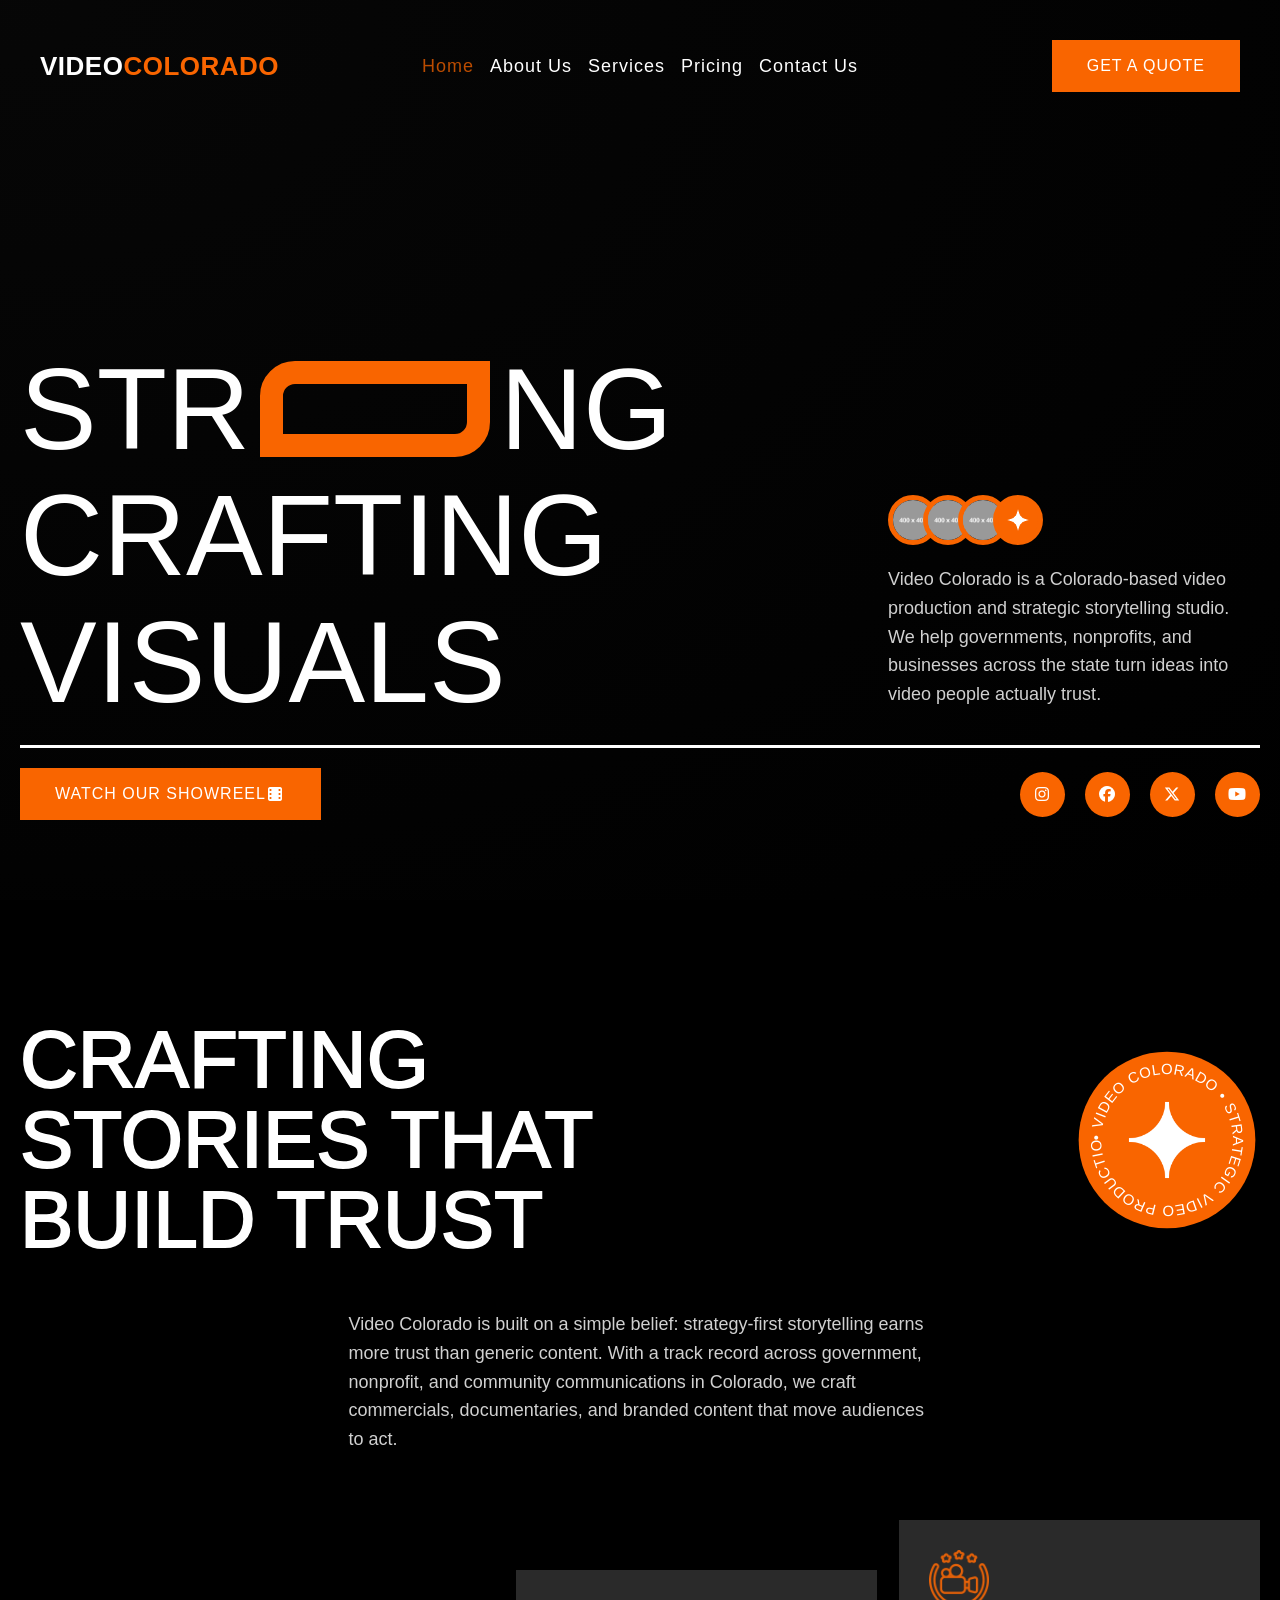
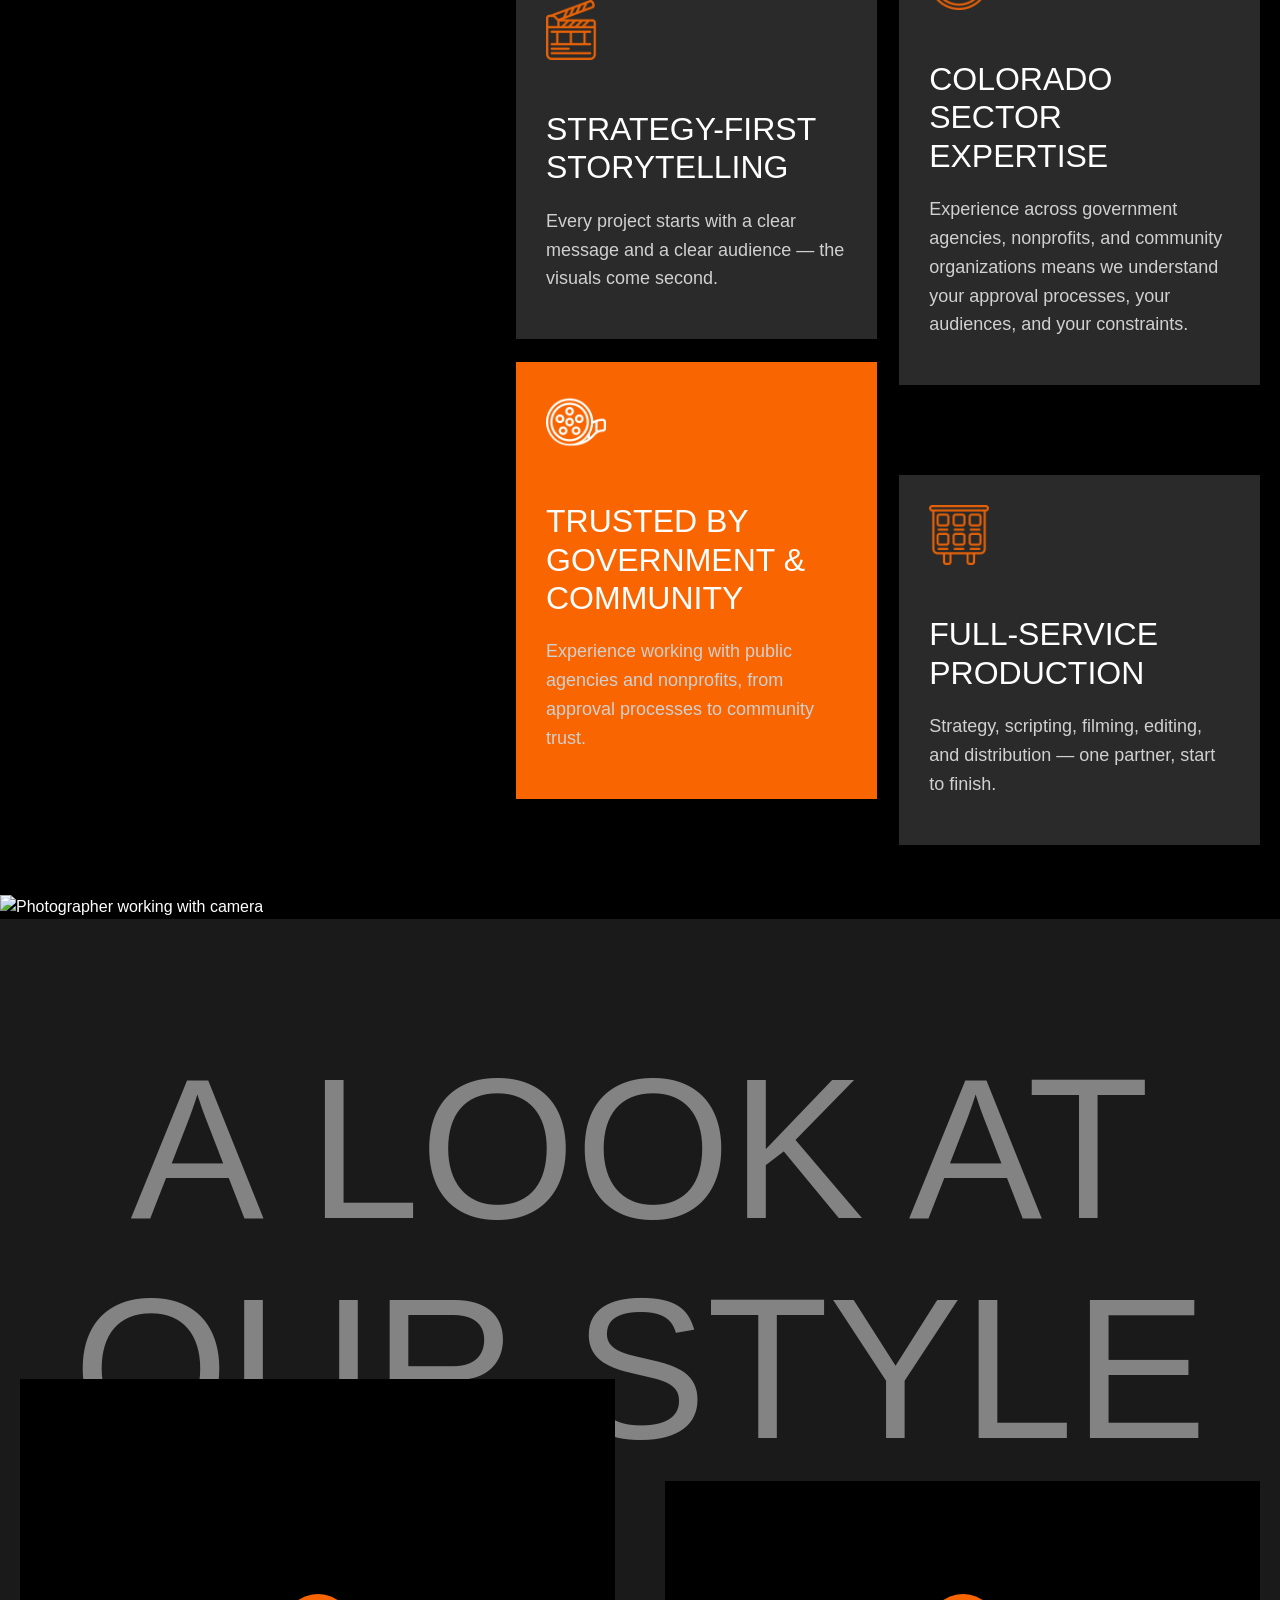
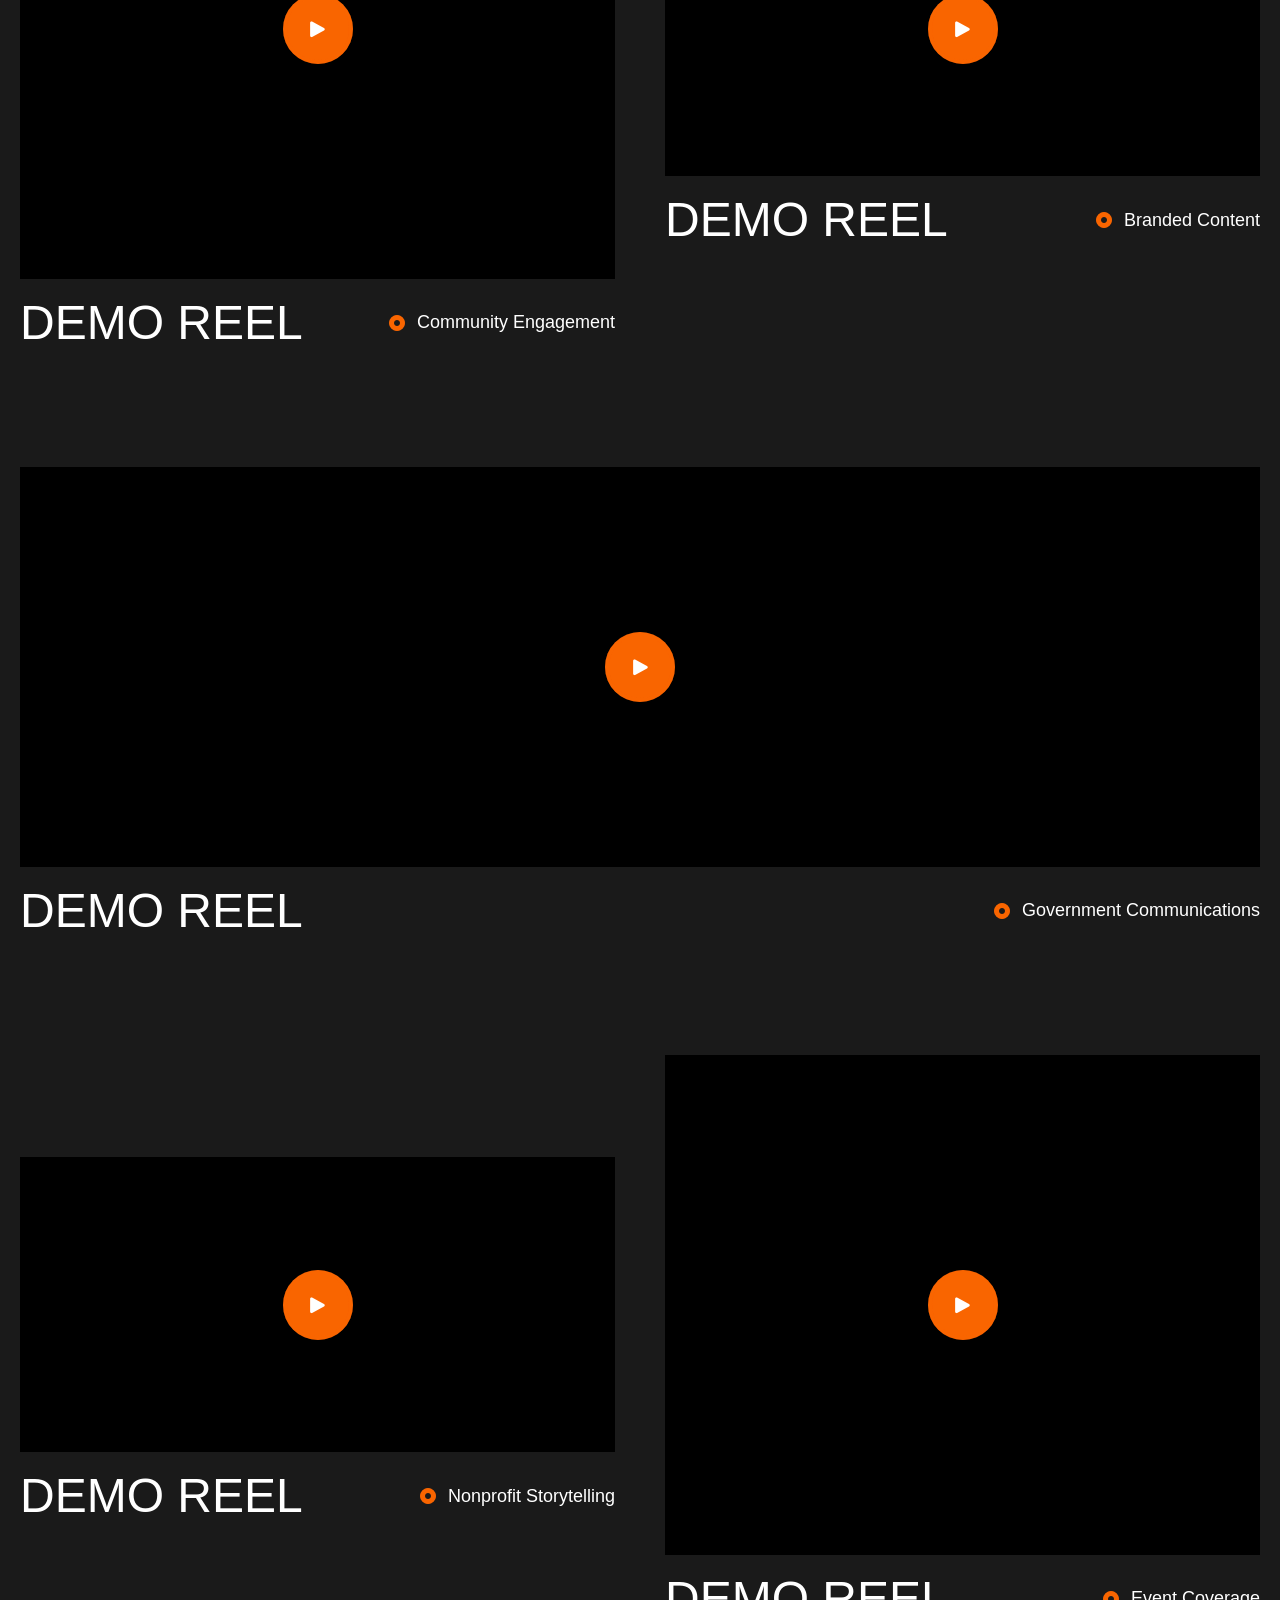
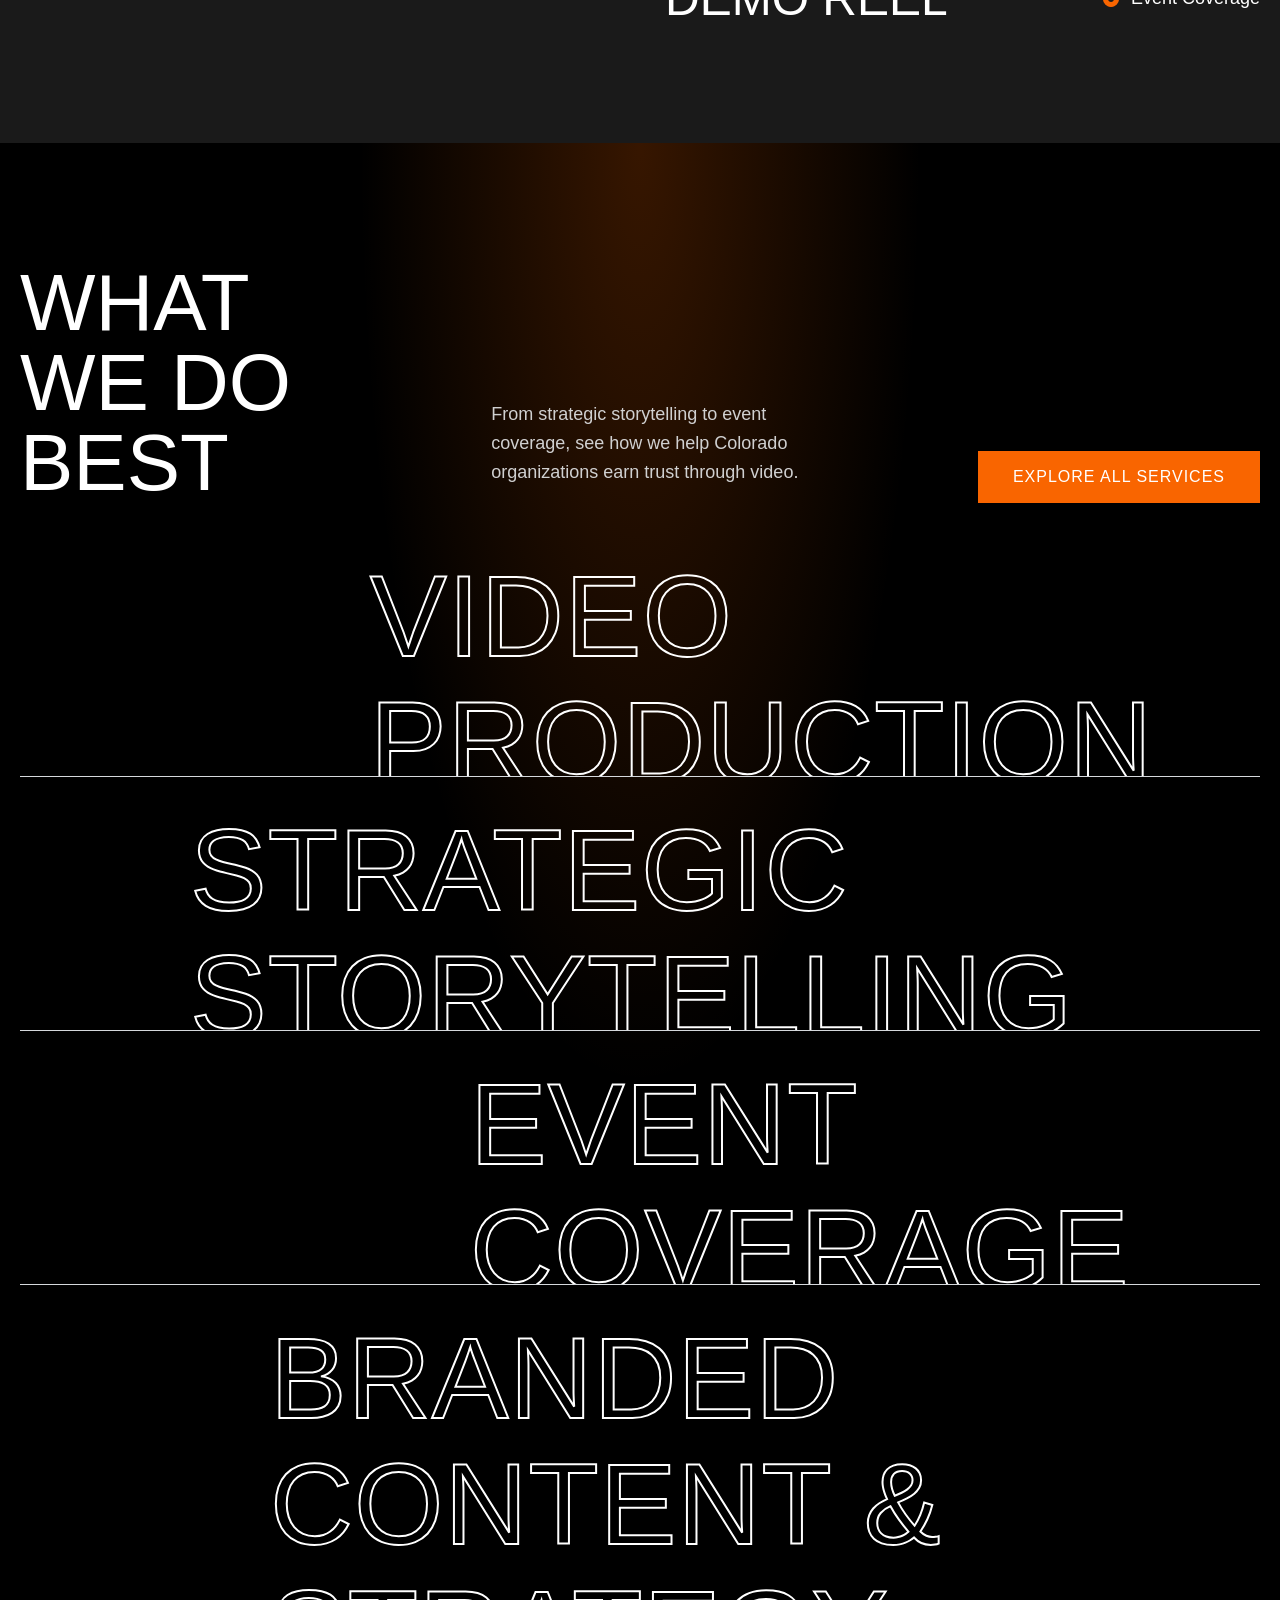
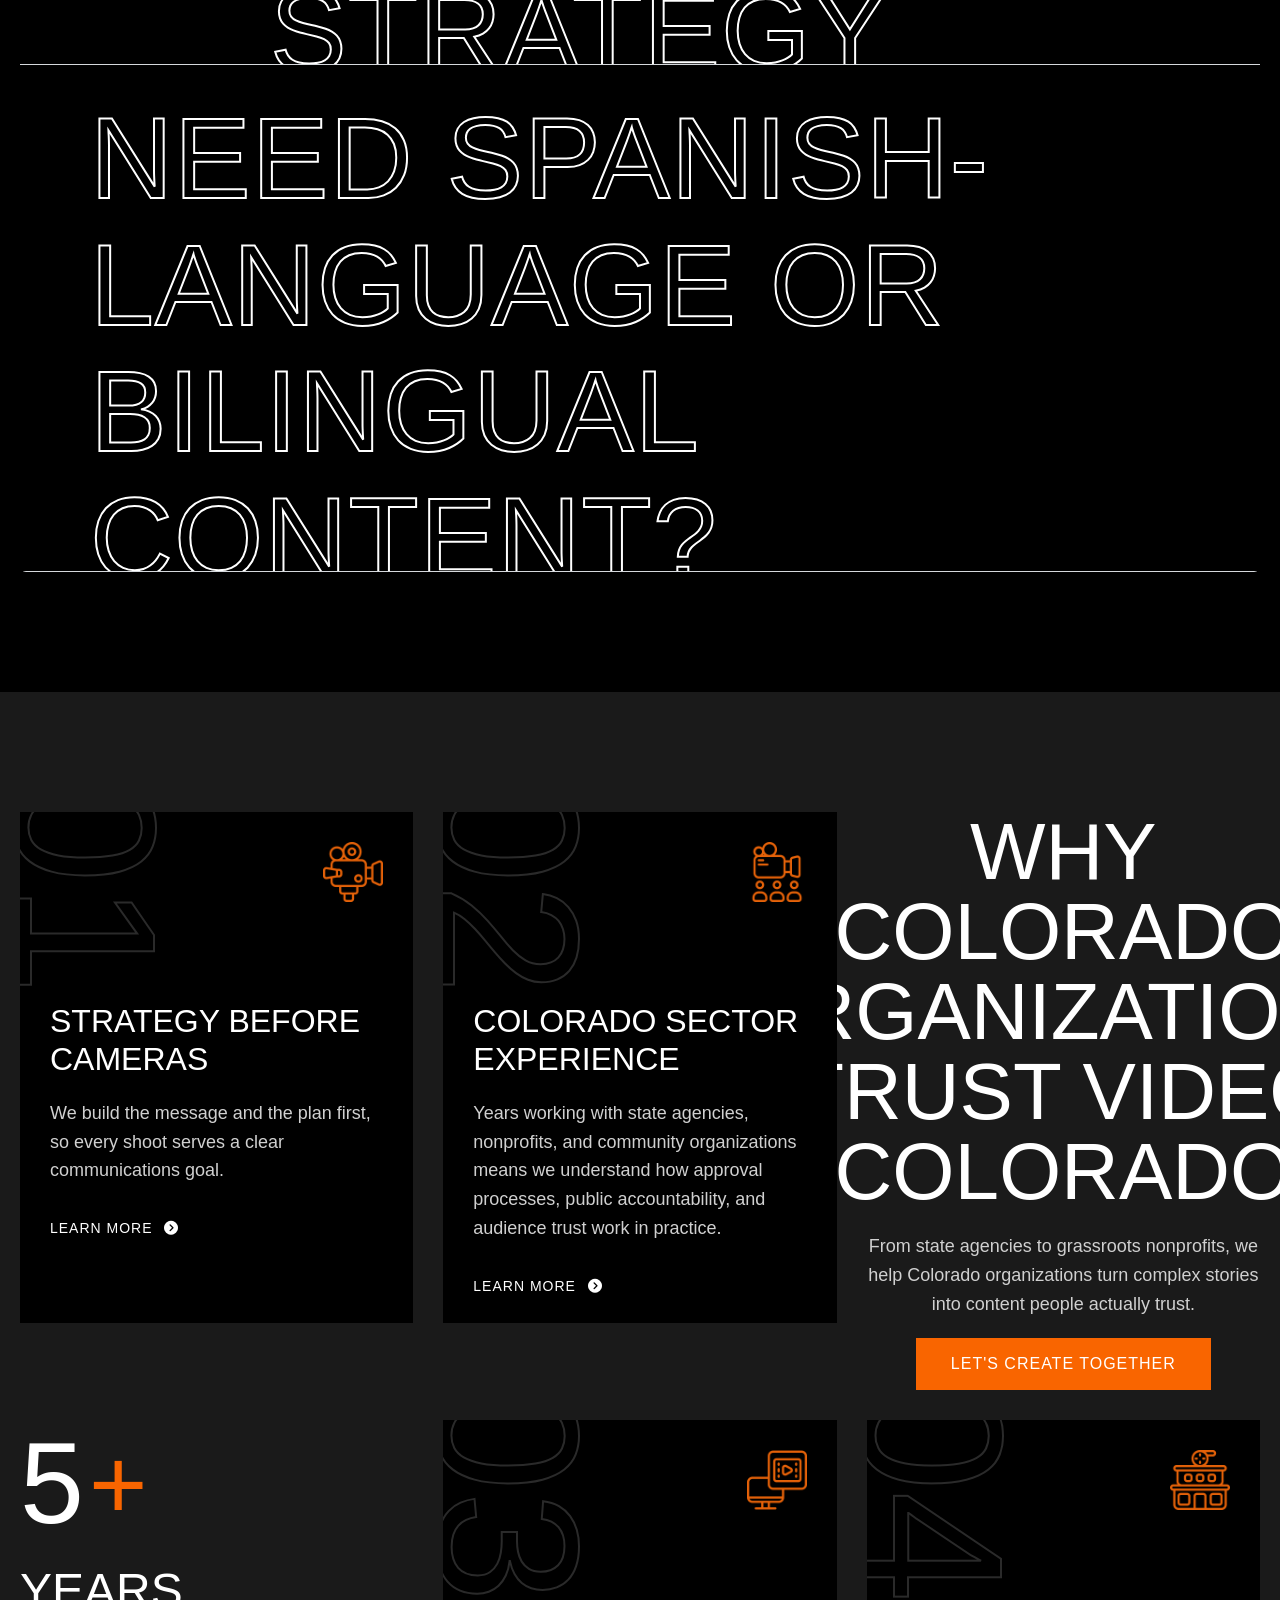
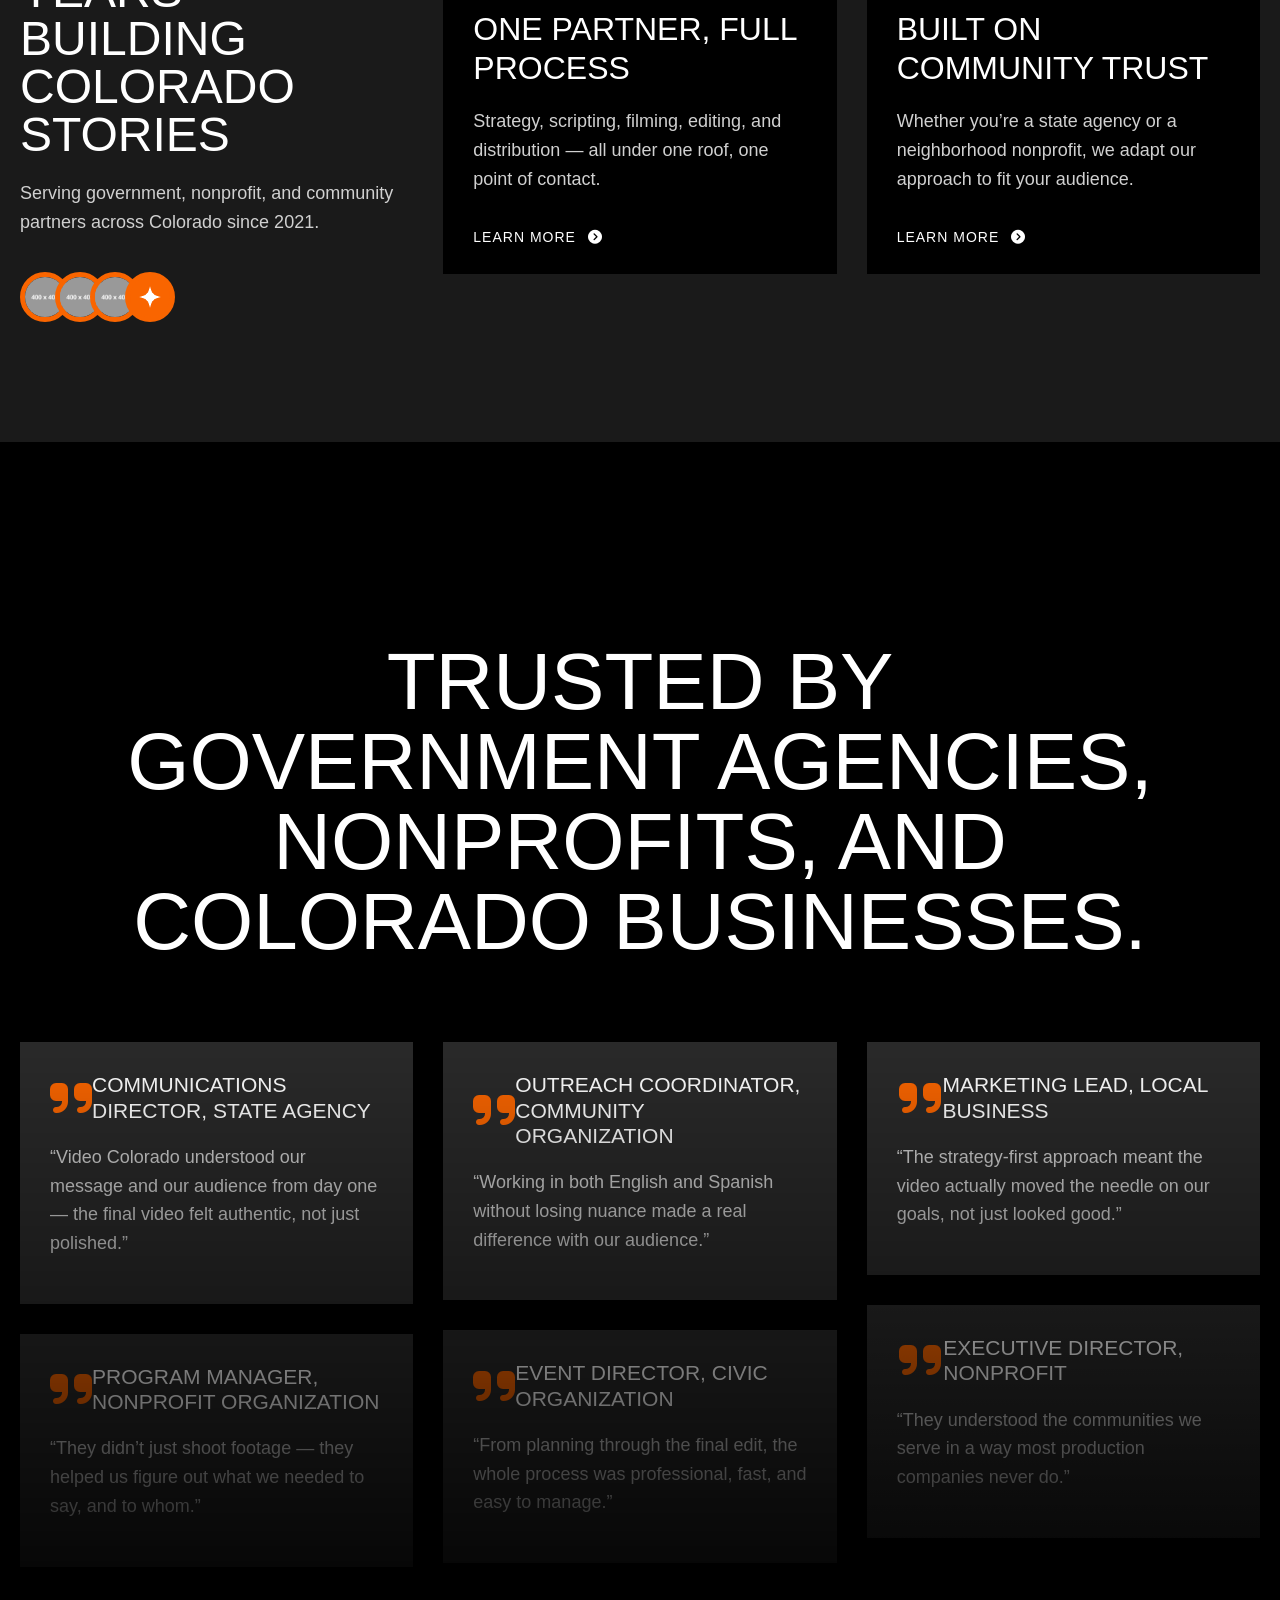
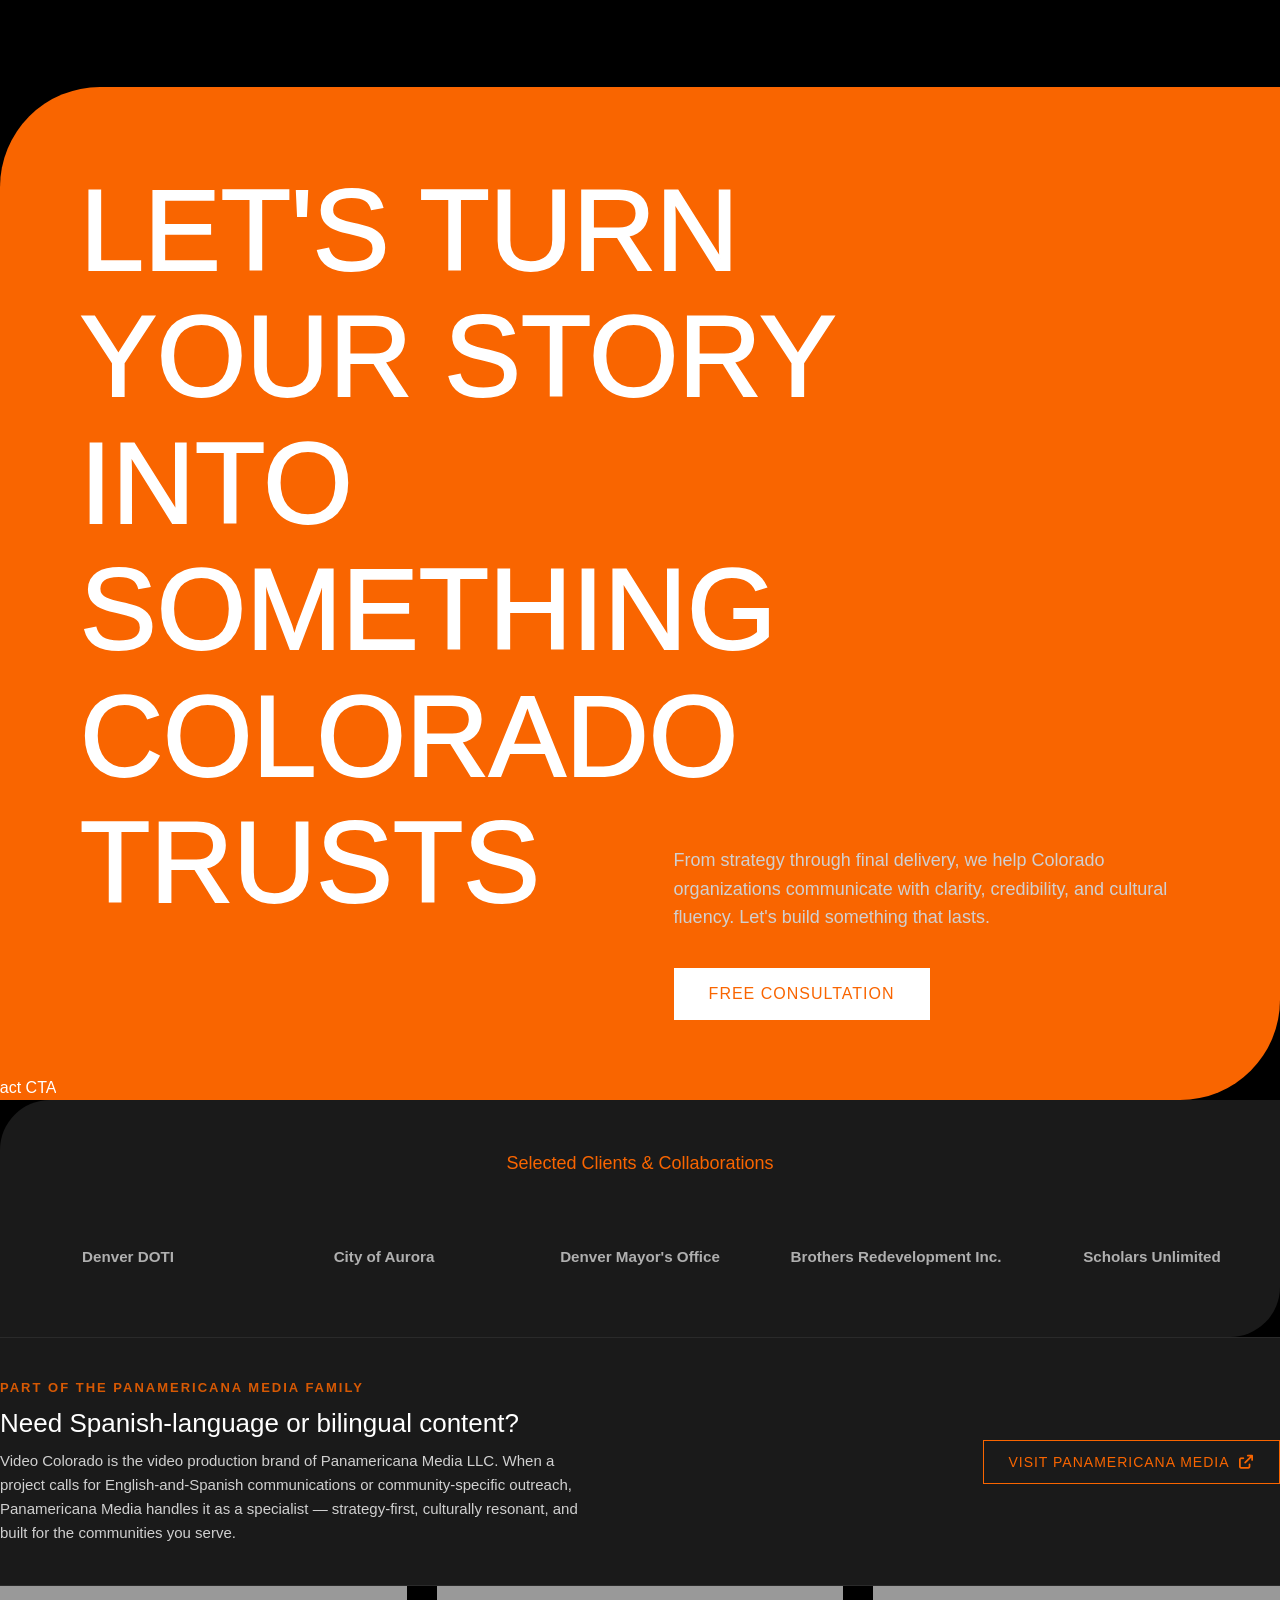
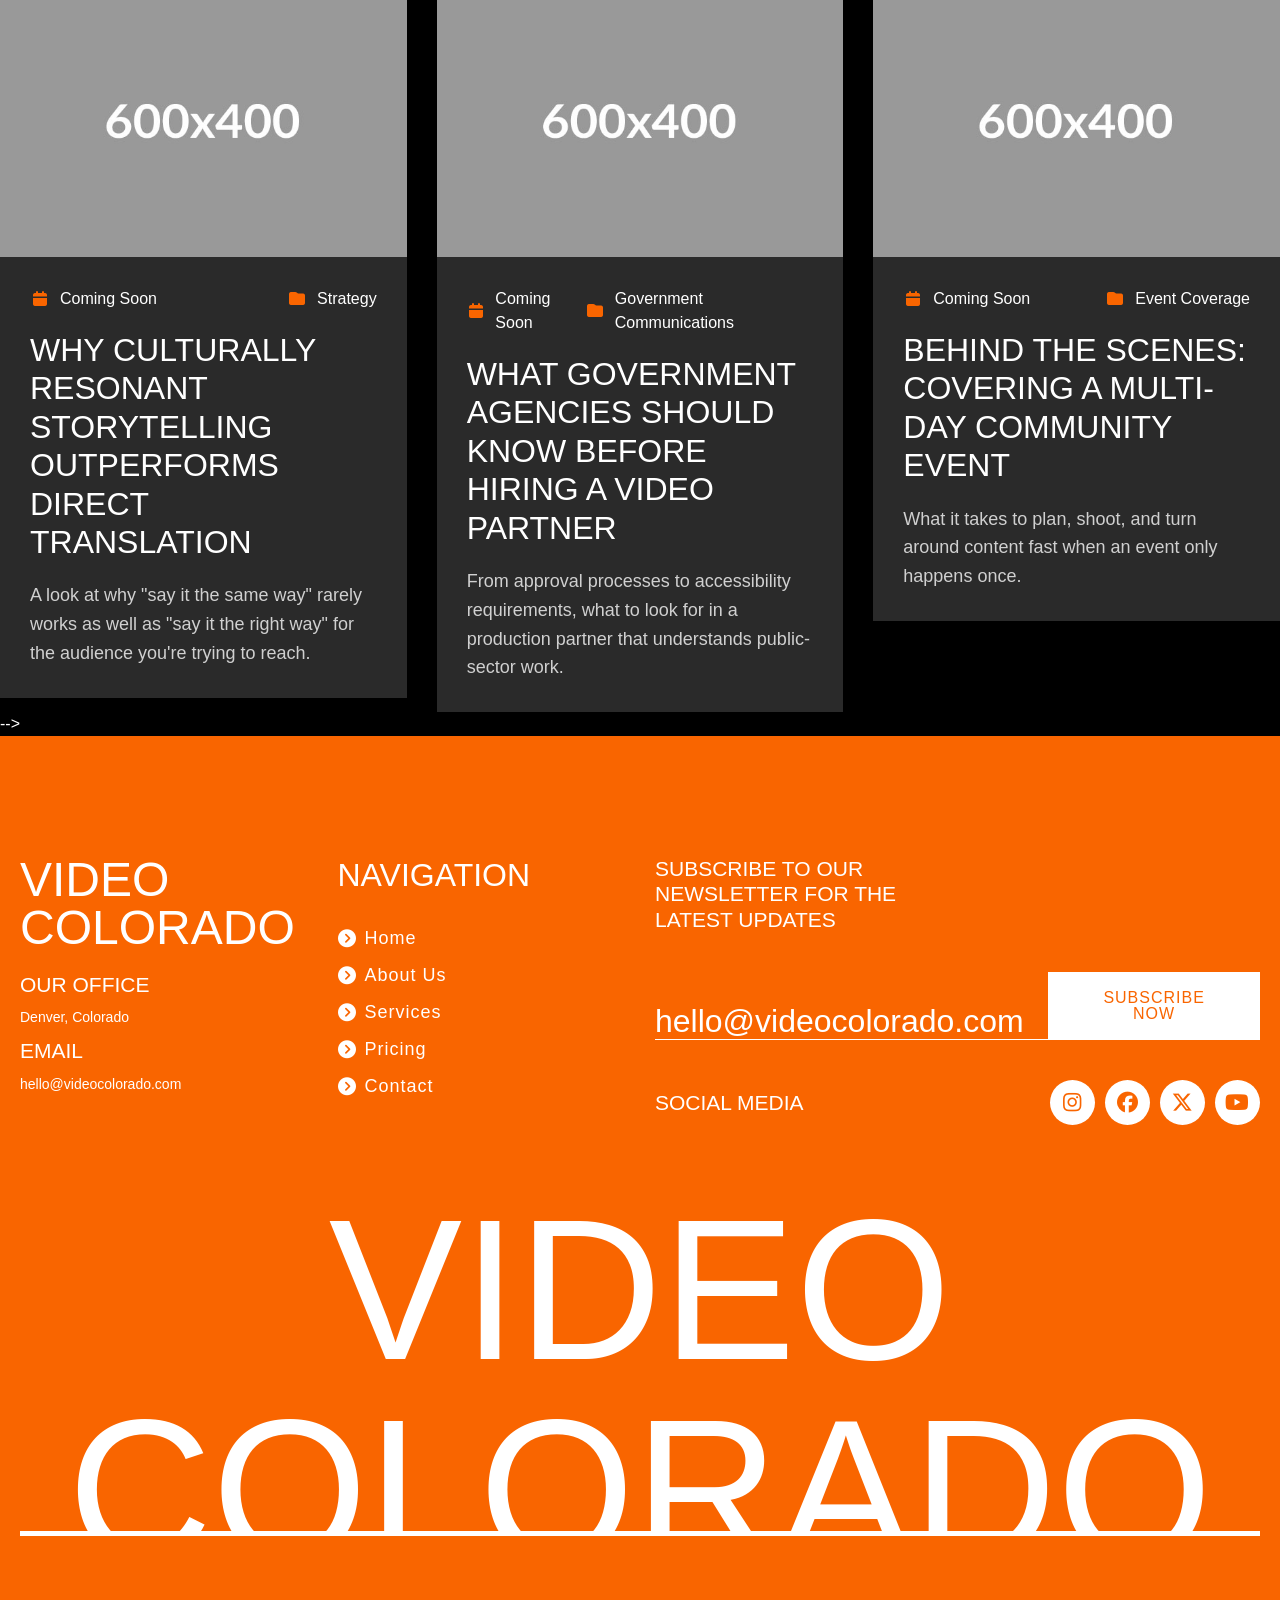
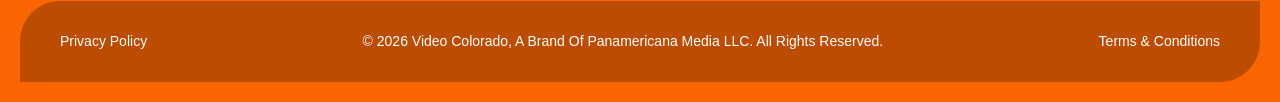
==== index.html @ d0bf8aa6 "Update banner section background styling Removed background image from the banner section and set a " ====
<!DOCTYPE html>
<html lang="en">
<head>
    <meta charset="UTF-8">
    <meta name="viewport" content="width=device-width, initial-scale=1.0">
    <title>Video Colorado | Video Production &amp; Strategic Storytelling in Colorado and Beyond</title>
    <link rel="stylesheet" href="./assets/css/main.css">
    <link rel="stylesheet" href="./assets/css/responsive.css">
    <link rel="icon" type="image/png" sizes="32x32" href="./assets/images/favicon-video-colorado-32.png">
    <link rel="apple-touch-icon" sizes="180x180" href="./assets/images/favicon-video-colorado-180.png">
</head>
<body>
    <!-- Header Section -->
    <header>
        <div class="navbar-container">
            <div class="hero-container">
                <nav class="navbar navbar-expand-lg">
                    <div class="navbar-nav-container">
                
                    <!-- Logo Container -->
                    <div class="logo-container">
                        <a class="navbar-brand fw-bold vc-wordmark" href="./index.html">
                            Video<span class="vc-wordmark-accent">Colorado</span>
                        </a>
                    </div>
                
                    <!-- Nav Link Container -->
                    <div class="nav-link-container">
                        <div class="collapse navbar-collapse" id="navbarNav">
                            <ul class="navbar-nav mx-auto">
                                <li class="nav-item">
                                    <a class="nav-link" href="./index.html">Home</a>
                                </li>
                                <li class="nav-item">
                                    <a class="nav-link" href="./about.html">About Us</a>
                                </li>
                                <li class="nav-item">
                                    <a class="nav-link" href="./services.html">Services</a>
                                </li>
                                <li class="nav-item">
                                    <a class="nav-link" href="./pricing.html">Pricing</a>
                                </li>
                                <li class="nav-item">
                                    <a class="nav-link" href="./contact.html">Contact Us</a>
                                </li>
                            </ul>
                        </div>
                    </div>
            
                    <button class="nav-btn" type="button" data-bs-toggle="collapse" data-bs-target="#navbarNav"
                        aria-controls="navbarNav" aria-expanded="false" aria-label="Toggle navigation">
                        <i class="fa-solid fa-bars"></i>
                    </button>
                
                    <!-- Navbar Social Container -->
                    <div class="navbar-cta-container">
                        <div>
                            <a href="./contact.html" class="btn btn-accent">Get a Quote</a>
                        </div>
                    </div>
                
                    </div>
                </nav>
            </div>
        </div>
    </header>

    <!-- Sidebar Section -->
    <aside>
        <div class="sidebar-overlay"></div>
        <div class="sidebar">
            <div class="sidebar-header">
                <div class="logo vc-wordmark">
                    Video<span class="vc-wordmark-accent">Colorado</span>
                </div>
                <button class="close-btn"><span>X</span></button>
            </div>
            <ul class="menu">
                <li><a href="./index.html">Home</a></li>
                <li><a href="./about.html">About Us</a></li>
                <li><a href="./services.html">Services</a></li>
                <li><a href="./pricing.html">Pricing</a></li>
                <li class="below-dropdown"><a href="./contact.html">Contact Us</a></li>
            </ul>
        </div>
    </aside>

    <!-- Main Section -->
    <main>
        <!-- Banner Home Section -->
        <div class="banner-static-bg" style="
   position: absolute;
   inset: 0;
   background: #000;
   z-index: 0;
"></div>
            <div class="banner-home-video">
                <div class="hero-container position-relative z-2">
                    <div class="banner-home-content">
                        <div class="d-flex flex-column gspace-2 align-items-center">
                            <div class="d-flex flex-column flex-md-row gspace-2 justify-content-center justify-content-md-between align-items-center">
                                <div class="home-title-container">
                                    <div class="d-flex flex-row gspace-y-0 gspace-x-1 align-items-center">
                                        <h1>Str</h1>
                                        <div class="home-spacer">
                                            <div class="spacer-inner"></div>
                                        </div>
                                        <h1>ng</h1>
                                    </div>
                                    <h1>Crafting Visuals</h1>
                                </div>

                                <div class="home-avatar-container">
                                    <div class="d-flex flex-row align-items-center">
                                        <img src="./assets/images/dummy-img-400x400.jpg" alt="Banner Avatar" class="banner-avatar">
                                        <img src="./assets/images/dummy-img-400x400.jpg" alt="Banner Avatar" class="banner-avatar">
                                        <img src="./assets/images/dummy-img-400x400.jpg" alt="Banner Avatar" class="banner-avatar">
                                        <img src="./assets/images/Gp-1.png" alt="Banner Avatar" class="banner-avatar">
                                    </div>
                                    <p>Video Colorado is a Colorado-based video production and strategic storytelling studio. We help governments, nonprofits, and businesses across the state turn ideas into video people actually trust.</p>
                                </div>
                            </div>
                            <div class="home-divider"></div>
                            <div class="d-flex flex-column flex-md-row gspace-2 w-100 align-items-center justify-content-center justify-content-md-between">
                                <div>
                                    <a href="#" class="btn btn-accent">
                                        Watch Our Showreel
                                        <i class="fa-solid fa-film"></i>
                                    </a>
                                </div>
                                <div class="d-flex flex-row gspace-2 align-items-center">
                                    <a href="https://www.instagram.com/" class="social-icon">
                                        <i class="fa-brands fa-instagram"></i>
                                    </a>
                                    <a href="https://www.facebook.com/" class="social-icon">
                                        <i class="fa-brands fa-facebook"></i>
                                    </a>
                                    <a href="https://www.x.com/" class="social-icon">
                                        <i class="fa-brands fa-x-twitter"></i>
                                    </a>
                                    <a href="https://www.youtube.com/" class="social-icon">
                                        <i class="fa-brands fa-youtube"></i>
                                    </a>
                                </div>
                            </div>
                        </div>
                    </div>
                </div>
            </div>
        </div>

        <!-- Core Service Section -->
        <section class="section-core-service">
            <div class="hero-container overflow-visible">
                <div class="d-flex flex-column gspace-5 position-relative">
                    
                    <div class="core-service-heading-container">
                        
                        <div class="core-heading-container">
                            <h2 class="core-service-heading heading-fill">
                                Crafting Stories That Build Trust
                            </h2>
                            <h2 class="core-service-heading heading-stroke">
                                Crafting Stories That Build Trust
                            </h2>
                        </div>
                
                        <div class="core-service-logo-container">
                            <div class="core-service__circle-logo">
                                <svg viewBox="0 0 200 200" xmlns="http://www.w3.org/2000/svg" role="img" aria-labelledby="circleLogoTitle">
                                    <title id="circleLogoTitle">Video Colorado Logo</title>
                                    <defs>
                                        <path id="textcircle" d="M100,100 m-80,0 a80,80 0 1,1 160,0 a80,80 0 1,1 -160,0" />
                                    </defs>
                        
                                    <circle cx="100" cy="100" r="95"></circle>
                        
                                    <text dy="5">
                                        <textPath xlink:href="#textcircle" class="core-service__circle-logo-title" startOffset="0%">
                                            • VIDEO COLORADO • STRATEGIC VIDEO PRODUCTION • STORYTELLING THAT BUILDS TRUST
                                        </textPath>
                                    </text>
                        
                                    <g transform="translate(100 100)">
                                        <image
                                            href="./assets/images/Gp-1.png"
                                            class="core-service__circle-logo-image"
                                            width="160"
                                            height="160"
                                            x="-80"
                                            y="-80"
                                            preserveAspectRatio="xMidYMid meet"
                                        />
                                    </g>                            
                                </svg>
                            </div>
                        </div>
                    </div>
                
                    <!-- Description + Cards -->
                    <div class="d-flex flex-column gspace-5">
                        <div class="core-service-description">
                            <p>
                                Video Colorado is built on a simple belief: strategy-first storytelling earns more trust than generic content. With a track record across government, nonprofit, and community communications in Colorado, we craft commercials, documentaries, and branded content that move audiences to act.
                            </p>
                        </div>
                
                        <div class="core-service-card-container">
                        
                        <!-- Card 1 -->
                        <div class="card card-core-service">
                            <img src="./assets/images/Icon-7.png" alt="Creative Film Direction Icon" class="core-service-icon">
                            <div class="d-flex flex-column gspace-2">
                                <h4>Strategy-First Storytelling</h4>
                                <p class="text-center text-md-start">Every project starts with a clear message and a clear audience &mdash; the visuals come second.</p>
                            </div>
                        </div>
                
                        <!-- Card 2 -->
                        <div class="card card-core-service">
                            <img src="./assets/images/Icon-2-1.png" alt="Cinematic Visual Style Icon" class="core-service-icon">
                            <div class="d-flex flex-column gspace-2">
                                <h4>Colorado Sector Expertise</h4>
                                <p class="text-center text-md-start">Experience across government agencies, nonprofits, and community organizations means we understand your approval processes, your audiences, and your constraints.</p>
                            </div>
                        </div>
                
                        <!-- Card 3 (highlighted) -->
                        <div class="card card-core-service highlight-core">
                            <img src="./assets/images/Icon-3-1.png" alt="Expert Post Production Icon" class="core-service-icon">
                            <div class="d-flex flex-column gspace-2">
                                <h4>Trusted by Government &amp; Community</h4>
                                <p class="text-center text-md-start">Experience working with public agencies and nonprofits, from approval processes to community trust.</p>
                            </div>
                        </div>
                
                        <!-- Card 4 -->
                        <div class="card card-core-service">
                            <img src="./assets/images/Icon-4-1.png" alt="Global Project Reach Icon" class="core-service-icon">
                            <div class="d-flex flex-column gspace-2">
                                <h4>Full-Service Production</h4>
                                <p class="text-center text-md-start">Strategy, scripting, filming, editing, and distribution &mdash; one partner, start to finish.</p>
                            </div>
                        </div>
                
                        </div>
                    </div>
                </div>
            
                <!-- Right Floating Image -->
                <div class="core-service-image">
                <img src="./assets/images/dummy-img-600x800.jpg" alt="Photographer working with camera" class="img-fluid">
                </div>
            </div>
        </section>

        <!-- Project Section -->
        <!-- STAGED: these are demo/style clips, not real client deliverables. Swap titles + video IDs for actual project work once available, then restore "Selected Work" heading and re-link to project-detail.html / project.html in the nav. -->
        <section class="section section-project bg-accent-color-5">
            <div class="hero-container overflow-visible">
                <div class="project-section-content">
                    <div class="project-heading-container">
                        <h2 class="project-section-heading">A Look at Our Style</h2>
                    </div>

                    <div class="project-content-container">
                        <div class="row row-cols-lg-2 row-cols-1 grid-spacer-x-5 grid-spacer-y-120">
                            <div class="col">
                                <div class="d-flex flex-column gspace-2">
                                    <div class="project-video-container project-video-container--tall">
                                        <div class="project-video-bg" data-video-id="Go8gUX_HZAY" id="video-bg-1"></div>
                                        <div>
                                            <button class="request-loader" data-video="https://www.youtube.com/embed/VhBl3dHT5SY?autoplay=1"><i class="fa-solid fa-play"></i></button>
                                        </div>           
                                    </div>
                                    <div class="d-flex flex-row gspace-2 justify-content-between align-items-center flex-wrap w-100">
                                        <h3 class="project-title">Demo Reel</h3>
    
                                        <div class="d-flex flex-row gspace-1 align-items-center">
                                            <i class="fa-solid fa-circle-dot accent-color"></i>
                                            <span class="project-category">Community Engagement</span>
                                        </div>
                                    </div>
                                </div>
                            </div>
          
                            <div class="col">
                                <div class="d-flex flex-column gspace-2 justify-content-center align-items-center h-100">
                                    <div class="project-video-container">
                                        <div class="project-video-bg" data-video-id="LqTk5IbBxgs" id="video-bg-2"></div>
                                        <div>
                                            <button class="request-loader" data-video="https://www.youtube.com/embed/VhBl3dHT5SY?autoplay=1"><i class="fa-solid fa-play"></i></button>
                                        </div>           
                                    </div>
                                    <div class="d-flex flex-row gspace-2 justify-content-between align-items-center flex-wrap w-100">
                                        <h3 class="project-title">Demo Reel</h3>
    
                                        <div class="d-flex flex-row gspace-1 align-items-center">
                                            <i class="fa-solid fa-circle-dot accent-color"></i>
                                            <span class="project-category">Branded Content</span>
                                        </div>
                                    </div>
                                </div>
                            </div>
    
                            <div class="col-12 w-100">
                                <div class="d-flex flex-column gspace-2 justify-content-center align-items-center h-100 w-100">
                                    <div class="project-video-container project-video-container--wide">
                                        <div class="project-video-bg" data-video-id="Np4EN8ZPMFU" id="video-bg-3"></div>
                                        <div class="w-100 d-flex justify-content-center">
                                            <button class="request-loader" data-video="https://www.youtube.com/embed/VhBl3dHT5SY?autoplay=1"><i class="fa-solid fa-play"></i></button>
                                        </div>           
                                    </div>
                                    <div class="d-flex flex-row gspace-2 justify-content-between align-items-center flex-wrap w-100">
                                        <h3 class="project-title">Demo Reel</h3>
    
                                        <div class="d-flex flex-row gspace-1 align-items-center">
                                            <i class="fa-solid fa-circle-dot accent-color"></i>
                                            <span class="project-category">Government Communications</span>
                                        </div>
                                    </div>
                                </div>
                            </div>
    
                            <div class="col">
                                <div class="d-flex flex-column gspace-2 justify-content-center align-items-center h-100">
                                    <div class="project-video-container">
                                        <div class="project-video-bg" data-video-id="DOeuljcKkTI" id="video-bg-4"></div>
                                        <div>
                                            <button class="request-loader" data-video="https://www.youtube.com/embed/VhBl3dHT5SY?autoplay=1"><i class="fa-solid fa-play"></i></button>
                                        </div>           
                                    </div>
                                    <div class="d-flex flex-row gspace-2 justify-content-between align-items-center flex-wrap w-100">
                                        <h3 class="project-title">Demo Reel</h3>
    
                                        <div class="d-flex flex-row gspace-1 align-items-center">
                                            <i class="fa-solid fa-circle-dot accent-color"></i>
                                            <span class="project-category">Nonprofit Storytelling</span>
                                        </div>
                                    </div>
                                </div>
                            </div>
    
                            <div class="col">
                                <div class="d-flex flex-column gspace-2">
                                    <div class="project-video-container project-video-container--tall">
                                        <div class="project-video-bg" data-video-id="BCKMzk2rRKo" id="video-bg-5"></div>
                                        <div>
                                            <button class="request-loader" data-video="https://www.youtube.com/embed/VhBl3dHT5SY?autoplay=1"><i class="fa-solid fa-play"></i></button>
                                        </div>           
                                    </div>
                                    <div class="d-flex flex-row gspace-2 justify-content-between align-items-center flex-wrap w-100">
                                        <h3 class="project-title">Demo Reel</h3>
    
                                        <div class="d-flex flex-row gspace-1 align-items-center">
                                            <i class="fa-solid fa-circle-dot accent-color"></i>
                                            <span class="project-category">Event Coverage</span>
                                        </div>
                                    </div>
                                </div>
                            </div>
    
                        </div>
                    </div>
                </div>
            </div>
        </section>

        <!-- Modal Video Section -->
        <div class="section p-0">
            <div id="modal-overlay" class="modal-overlay">
                <span class="my-close"><i class="fa-solid fa-xmark"></i></span>
                <div class="my-modal">
                    <iframe id="my-video-frame" allowfullscreen title="Video Player"></iframe>
                </div>
            </div>
        </div>

        <!-- Service Section -->
        <section class="section service-content-banner">
            <div class="hero-container">
                <div class="d-flex flex-column gspace-5">
                    <div class="service-title-wrapper">
                        <div class="service-title-heading">
                            <h2>What We Do Best</h2>
                        </div>
                    
                        <div class="service-title-description">
                            <p>
                                From strategic storytelling to event coverage, see how we help Colorado organizations earn trust through video.
                            </p>
                        </div>
                    
                        <div class="service-title-cta">
                            <a href="./services.html" class="btn btn-accent">Explore All Services</a>
                        </div>
                    </div>
                      
                    <div class="accordion" id="serviceAccordion">
                        <div class="accordion-item service-acc-1">
                            <h2 class="accordion-header service-accordion-header">
                                <button class="accordion-button collapsed" type="button" data-bs-toggle="collapse" data-bs-target="#service1">
                                    Video Production
                                </button>
                            </h2>
                            <div id="service1" class="accordion-collapse collapse" data-bs-parent="#serviceAccordion">
                                <div class="accordion-body">
                                    <div class="service-content-container">
                                        <!-- YouTube clip range: data-start / data-end use seconds. Example: start="5" end="12" → plays 00:05 to 00:12 in a loop. -->
                                        <div class="service-video-bg" data-video-id="pVA0G01aDfk" id="service-video-1" data-start="4" data-end="20"></div>
                                        <div class="service-video-content">
                                            <div class="row row-cols-md-2 row-cols-1 grid-spacer-2">
                                                <div class="col col-md-9">
                                                    <div class="d-flex flex-column-reverse flex-lg-row gspace-2 justify-content-between w-100">
                                                        <div class="service-description-content">
                                                            <p class="mb-0">From concept and scripting to on-location filming, we handle every step of production for government agencies, nonprofits, and businesses across Colorado.</p>
                                                        </div>
                                                        <div class="service-tag-container">
                                                            <span class="service-tag">video production</span>
                                                            <span class="service-tag">on-location filming</span>
                                                            <span class="service-tag">government &amp; nonprofit</span>
                                                        </div>
                                                    </div>
                                                </div>
                                                <div class="col col-md-3">
                                                    <div class="d-flex flex-column align-items-end justify-content-center h-100">
                                                        <a href="./contact.html" class="btn btn-accent">Get a Quote</a>
                                                    </div>
                                                </div>
                                            </div>
                                        </div>
                                    </div>
                                </div>
                            </div>
                        </div>
                        <div class="accordion-item service-acc-2">
                            <h2 class="accordion-header service-accordion-header">
                                <button class="accordion-button collapsed" type="button" data-bs-toggle="collapse" data-bs-target="#service2">
                                    Strategic Storytelling
                                </button>
                            </h2>
                            <div id="service2" class="accordion-collapse collapse" data-bs-parent="#serviceAccordion">
                                <div class="accordion-body">
                                    <div class="service-content-container">
                                        <!-- YouTube clip range: data-start / data-end use seconds. Example: start="5" end="12" → plays 00:05 to 00:12 in a loop. -->
                                        <div class="service-video-bg" data-video-id="pVA0G01aDfk" id="service-video-2" data-start="20" data-end="40"></div>
                                        <div class="service-video-content">
                                            <div class="row row-cols-md-2 row-cols-1 grid-spacer-2">
                                                <div class="col col-md-9">
                                                    <div class="d-flex flex-column-reverse flex-lg-row gspace-2 justify-content-between w-100">
                                                        <div class="service-description-content">
                                                            <p class="mb-0">We start with strategy: who you&rsquo;re trying to reach, what they need to hear, and how to say it so it lands. Every video serves a communications goal first.</p>
                                                        </div>
                                                        <div class="service-tag-container">
                                                            <span class="service-tag">strategic storytelling</span>
                                                            <span class="service-tag">messaging strategy</span>
                                                            <span class="service-tag">narrative development</span>
                                                        </div>
                                                    </div>
                                                </div>
                                                <div class="col col-md-3">
                                                    <div class="d-flex flex-column align-items-start align-items-md-end justify-content-center h-100">
                                                        <a href="./contact.html" class="btn btn-accent">Get a Quote</a>
                                                    </div>
                                                </div>
                                            </div>
                                        </div>
                                    </div>
                                </div>
                            </div>
                        </div>
                        <div class="accordion-item service-acc-3">
                            <h2 class="accordion-header service-accordion-header">
                                <button class="accordion-button collapsed" type="button" data-bs-toggle="collapse" data-bs-target="#service3">
                                    Event Coverage
                                </button>
                            </h2>
                            <div id="service3" class="accordion-collapse collapse" data-bs-parent="#serviceAccordion">
                                <div class="accordion-body">
                                    <div class="service-content-container">
                                        <!-- YouTube clip range: data-start / data-end use seconds. Example: start="5" end="12" → plays 00:05 to 00:12 in a loop. -->
                                        <div class="service-video-bg" data-video-id="pVA0G01aDfk" id="service-video-3" data-start="40" data-end="60"></div>
                                        <div class="service-video-content">
                                            <div class="row row-cols-md-2 row-cols-1 grid-spacer-2">
                                                <div class="col col-md-9">
                                                    <div class="d-flex flex-column-reverse flex-lg-row gspace-2 justify-content-between w-100">
                                                        <div class="service-description-content">
                                                            <p class="mb-0">From press conferences to community celebrations, we capture the moments that matter and turn them into shareable, on-brand content fast.</p>
                                                        </div>
                                                        <div class="service-tag-container">
                                                            <span class="service-tag">event coverage</span>
                                                            <span class="service-tag">press events</span>
                                                            <span class="service-tag">live documentation</span>
                                                        </div>
                                                    </div>
                                                </div>
                                                <div class="col col-md-3">
                                                    <div class="d-flex flex-column align-items-start align-items-md-end justify-content-center h-100">
                                                        <a href="./contact.html" class="btn btn-accent">Get a Quote</a>
                                                    </div>
                                                </div>
                                            </div>
                                        </div>
                                    </div>
                                </div>
                            </div>
                        </div>
                        <div class="accordion-item service-acc-4">
                            <h2 class="accordion-header service-accordion-header">
                                <button class="accordion-button collapsed" type="button" data-bs-toggle="collapse" data-bs-target="#service4">
                                    Branded Content &amp; Strategy
                                </button>
                            </h2>
                            <div id="service4" class="accordion-collapse collapse" data-bs-parent="#serviceAccordion">
                                <div class="accordion-body">
                                    <div class="service-content-container">
                                        <!-- YouTube clip range: data-start / data-end use seconds. Example: start="5" end="12" → plays 00:05 to 00:12 in a loop. -->
                                        <div class="service-video-bg" data-video-id="pVA0G01aDfk" id="service-video-4" data-start="60" data-end="80"></div>
                                        <div class="service-video-content">
                                            <div class="row row-cols-md-2 row-cols-1 grid-spacer-2">
                                                <div class="col col-md-9">
                                                    <div class="d-flex flex-column-reverse flex-lg-row gspace-2 justify-content-between w-100">
                                                        <div class="service-description-content">
                                                            <p class="mb-0">We help organizations build a communications strategy first, then produce branded content that supports it &mdash; not the other way around.</p>
                                                        </div>
                                                        <div class="service-tag-container">
                                                            <span class="service-tag">branded content</span>
                                                            <span class="service-tag">communications strategy</span>
                                                            <span class="service-tag">campaign planning</span>
                                                        </div>
                                                    </div>
                                                </div>
                                                <div class="col col-md-3">
                                                    <div class="d-flex flex-column align-items-start align-items-md-end justify-content-center h-100">
                                                        <a href="./contact.html" class="btn btn-accent">Get a Quote</a>
                                                    </div>
                                                </div>
                                            </div>
                                        </div>
                                    </div>
                                </div>
                            </div>
                        </div>
                        <div class="accordion-item service-acc-5">
                            <h2 class="accordion-header service-accordion-header">
                                <button class="accordion-button collapsed" type="button" data-bs-toggle="collapse" data-bs-target="#service5">
                                    Need Spanish-Language or Bilingual Content?
                                </button>
                            </h2>
                            <div id="service5" class="accordion-collapse collapse" data-bs-parent="#serviceAccordion">
                                <div class="accordion-body">
                                    <div class="service-content-container">
                                        <div class="service-video-bg" data-video-id="pVA0G01aDfk" id="service-video-5" data-start="80" data-end="100"></div>
                                        <div class="service-video-content">
                                            <div class="row row-cols-md-2 row-cols-1 grid-spacer-2">
                                                <div class="col col-md-9">
                                                    <div class="d-flex flex-column-reverse flex-lg-row gspace-2 justify-content-between w-100">
                                                        <div class="service-description-content">
                                                            <p class="mb-0">When your project calls for Spanish-language or English-and-Spanish content, we work with Panamericana Media &mdash; a bilingual and bicultural communications specialist &mdash; to handle it right. Built for cultural resonance, not just word-for-word translation.</p>
                                                        </div>
                                                        <div class="service-tag-container">
                                                            <span class="service-tag">Spanish-language content</span>
                                                            <span class="service-tag">bilingual video</span>
                                                            <span class="service-tag">community outreach</span>
                                                        </div>
                                                    </div>
                                                </div>
                                                <div class="col col-md-3">
                                                    <div class="d-flex flex-column align-items-start align-items-md-end justify-content-center h-100">
                                                        <a href="https://www.panamericana.media" target="_blank" rel="noopener" class="btn btn-accent">Visit Panamericana Media</a>
                                                    </div>
                                                </div>
                                            </div>
                                        </div>
                                    </div>
                                </div>
                            </div>
                        </div>
                    </div>
                </div>
            </div>
        </section>

        <!-- Why Trust Us Section -->
        <section class="section bg-accent-color-5">
            <div class="hero-container">
                <div class="d-flex flex-column gspace-3">
                    <div class="row row-cols-lg-2 row-cols-1 grid-spacer-3">
                        <div class="col col-lg-8 order-2 order-lg-1">
                            <div class="row row-cols-md-2 row-cols-1 grid-spacer-3">
                                <div class="col">
                                    <div class="card card-trust-us">
                                        <div class="card-number-wrapper">
                                            <div class="card-number">01</div>
                                        </div>
                                        <div class="trust-us-icon">
                                            <img src="./assets/images/Icon-5-1.png" alt="Trust Us Icon" class="img-fluid">
                                        </div>
                                        <div class="d-flex flex-column gspace-2">
                                            <h4>Strategy Before Cameras</h4>
                                            <p>We build the message and the plan first, so every shoot serves a clear communications goal.</p>
                                            <div class="trust-us-cta">
                                                <a href="./about.html">Learn More</a>
                                                <i class="fa-solid fa-chevron-circle-right"></i>
                                            </div>
                                        </div>
                                    </div>
                                </div>
                                <div class="col">
                                    <div class="card card-trust-us">
                                        <div class="card-number-wrapper">
                                            <div class="card-number">02</div>
                                        </div>
                                        <div class="trust-us-icon">
                                            <img src="./assets/images/Icon-6-1.png" alt="Trust Us Icon" class="img-fluid">
                                        </div>
                                        <div class="d-flex flex-column gspace-2">
                                            <h4>Colorado Sector Experience</h4>
                                            <p>Years working with state agencies, nonprofits, and community organizations means we understand how approval processes, public accountability, and audience trust work in practice.</p>
                                            <div class="trust-us-cta">
                                                <a href="./about.html">Learn More</a>
                                                <i class="fa-solid fa-chevron-circle-right"></i>
                                            </div>
                                        </div>
                                    </div>
                                </div>
                            </div>
                        </div>
                        <div class="col col-lg-4 order-1 order-lg-2">
                            <div class="d-flex flex-column gspace-2 text-start text-lg-center align-items-start align-items-lg-center">
                                <h2>Why Colorado Organizations Trust Video Colorado</h2>
                                <p class="mb-0">From state agencies to grassroots nonprofits, we help Colorado organizations turn complex stories into content people actually trust.</p>
                                <div>
                                    <a href="./contact.html" class="btn btn-accent">Let's Create Together</a>
                                </div>
                            </div>
                        </div>
                    </div>

                    <div class="row row-cols-lg-2 row-cols-1 grid-spacer-3">
                        <div class="col col-lg-4 order-2 order-lg-1">
                            <div class="d-flex flex-column gspace-2 justify-content-end overflow-hidden h-100">
                                <span class="trust-us-stat-container">
                                    <span class="trust-us-stat counter" data-target="5">0</span>
                                    <span class="trust-us-suffix">+</span>
                                </span>
                                <h3>Years Building Colorado Stories</h3>
                                <p>Serving government, nonprofit, and community partners across Colorado since 2021.</p>
                                <div class="trustus-avatar-container">
                                    <div class="d-flex flex-row align-items-center">
                                        <img src="./assets/images/dummy-img-400x400.jpg" alt="Banner Avatar" class="banner-avatar">
                                        <img src="./assets/images/dummy-img-400x400.jpg" alt="Banner Avatar" class="banner-avatar">
                                        <img src="./assets/images/dummy-img-400x400.jpg" alt="Banner Avatar" class="banner-avatar">
                                        <img src="./assets/images/Gp-1.png" alt="Banner Avatar" class="banner-avatar">
                                    </div>
                                </div>
                            </div>
                        </div>
                        <div class="col col-lg-8 order-1 order-lg-2">
                            <div class="row row-cols-md-2 row-cols-1 grid-spacer-3">
                                <div class="col">
                                    <div class="card card-trust-us">
                                        <div class="card-number-wrapper">
                                            <div class="card-number">03</div>
                                        </div>
                                        <div class="trust-us-icon">
                                            <img src="./assets/images/Icon-7-1.png" alt="Trust Us Icon" class="img-fluid">
                                        </div>
                                        <div class="d-flex flex-column gspace-2">
                                            <h4>One Partner, Full Process</h4>
                                            <p>Strategy, scripting, filming, editing, and distribution &mdash; all under one roof, one point of contact.</p>
                                            <div class="trust-us-cta">
                                                <a href="./about.html">Learn More</a>
                                                <i class="fa-solid fa-chevron-circle-right"></i>
                                            </div>
                                        </div>
                                    </div>
                                </div>
                                <div class="col">
                                    <div class="card card-trust-us">
                                        <div class="card-number-wrapper">
                                            <div class="card-number">04</div>
                                        </div>
                                        <div class="trust-us-icon">
                                            <img src="./assets/images/Icon-8.png" alt="Trust Us Icon" class="img-fluid">
                                        </div>
                                        <div class="d-flex flex-column gspace-2">
                                            <h4>Built on Community Trust</h4>
                                            <p>Whether you&rsquo;re a state agency or a neighborhood nonprofit, we adapt our approach to fit your audience.</p>
                                            <div class="trust-us-cta">
                                                <a href="./about.html">Learn More</a>
                                                <i class="fa-solid fa-chevron-circle-right"></i>
                                            </div>
                                        </div>
                                    </div>
                                </div>
                            </div>
                        </div>
                    </div>
                </div>
            </div>
        </section>

        <!-- Testimonial Section -->
        <section class="section p-0">
            <div class="testimonial-banner-container">
               <div class="testimonial-static-bg" style="
   position: absolute;
   inset: 0;
   background-image: url('./assets/images/dummy-img-600x800.jpg');
   background-size: cover;
   background-position: center;
   z-index: 0;
 "></div>
                <div class="hero-container">
                    <div class="testimonial-banner-content">
                        <h2>Trusted by government agencies, nonprofits, and Colorado businesses.</h2>
                    </div>
                </div>
            </div>

            <!-- PLACEHOLDER TESTIMONIALS: replace with real client quotes once collected -->
            <div class="testimonial-card-container">
                <div class="hero-container">
                    <div class="row row-cols-lg-3 row-cols-1 grid-spacer-3">
                        <div class="col">
                            <div class="d-flex flex-column flex-md-row flex-lg-column gspace-3">
                                <div class="card card-testimonial">
                                    <div class="d-flex flex-row align-items-center">
                                        <i class="fa-solid fa-quote-right testimonial-icon"></i>
                                        <span class="testimonial-heading">Communications Director, State Agency</span>
                                    </div>
                                    <p>&ldquo;Video Colorado understood our message and our audience from day one &mdash; the final video felt authentic, not just polished.&rdquo;</p>
                                </div>

                                <div class="card card-testimonial">
                                    <div class="d-flex flex-row align-items-center">
                                        <i class="fa-solid fa-quote-right testimonial-icon"></i>
                                        <span class="testimonial-heading">Program Manager, Nonprofit Organization</span>
                                    </div>
                                    <p>&ldquo;They didn&rsquo;t just shoot footage &mdash; they helped us figure out what we needed to say, and to whom.&rdquo;</p>
                                </div>
                            </div>
                        </div>

                        <div class="col">
                            <div class="d-flex flex-column flex-md-row flex-lg-column gspace-3">
                                <div class="card card-testimonial">
                                    <div class="d-flex flex-row align-items-center">
                                        <i class="fa-solid fa-quote-right testimonial-icon"></i>
                                        <span class="testimonial-heading">Outreach Coordinator, Community Organization</span>
                                    </div>
                                    <p>&ldquo;Working in both English and Spanish without losing nuance made a real difference with our audience.&rdquo;</p>
                                </div>

                                <div class="card card-testimonial">
                                    <div class="d-flex flex-row align-items-center">
                                        <i class="fa-solid fa-quote-right testimonial-icon"></i>
                                        <span class="testimonial-heading">Event Director, Civic Organization</span>
                                    </div>
                                    <p>&ldquo;From planning through the final edit, the whole process was professional, fast, and easy to manage.&rdquo;</p>
                                </div>
                            </div>
                        </div>

                        <div class="col">
                            <div class="d-flex flex-column flex-md-row flex-lg-column gspace-3">
                                <div class="card card-testimonial">
                                    <div class="d-flex flex-row align-items-center">
                                        <i class="fa-solid fa-quote-right testimonial-icon"></i>
                                        <span class="testimonial-heading">Marketing Lead, Local Business</span>
                                    </div>
                                    <p>&ldquo;The strategy-first approach meant the video actually moved the needle on our goals, not just looked good.&rdquo;</p>
                                </div>

                                <div class="card card-testimonial">
                                    <div class="d-flex flex-row align-items-center">
                                        <i class="fa-solid fa-quote-right testimonial-icon"></i>
                                        <span class="testimonial-heading">Executive Director, Nonprofit</span>
                                    </div>
                                    <p>&ldquo;They understood the communities we serve in a way most production companies never do.&rdquo;</p>
                                </div>
                            </div>
                        </div>
                    </div>
                    <div class="testimonial-card-wrapper">
                        <div class="spacer"></div>
                    </div>
                </div>
            </div>
        </section>

        <!-- Contact CTA Section -->
        <section class="section-cta-contact">
            <div class="hero-container">
                <div class="contact-cta-banner">
                    <div class="contact-cta-title-container">
                        <h2 class="contact-cta-title heading-fill">
                            Let's Turn Your Story Into Something Colorado Trusts
                        </h2>
                        <h2 class="contact-cta-title heading-stroke">
                            Let's Turn Your Story Into Something Colorado Trusts
                        </h2>
                    </div>
                    <div class="contact-cta-text-container">
                        <p>
                            From strategy through final delivery, we help Colorado organizations communicate with clarity, credibility, and cultural fluency. Let's build something that lasts.
                        </p>
                        <div>
                            <a href="./contact.html" class="btn btn-accent-primary">
                                Free Consultation
                            </a>
                        </div>
                    </div>

                    <div class="contact-cta-image">
                        <img src="./assets/images/dummy-img-600x800.jpg" alt="Contact CTA" class="img-fluid">
                    </div>
                </div>
            </div>
        </section>

        <!-- Team Section -->
        <!-- STAGED: only placeholder "Add Team Member" cards exist right now. Uncomment once real team
             names/photos/roles are ready, and add Crew back to the main nav (currently in team.html, unlinked). -->
        <!--
        <section class="section">
            <div class="hero-container overflow-visible">
                <div class="row row-cols-lg-2 row-cols-1 grid-spacer-y-5 grid-spacer-x-3">
                    <div class="col col-lg-4">
                        <div class="team-title-container">
                            <h2>Meet the Team Behind Video Colorado</h2>
                            <p>Experienced filmmakers, strategists, and storytellers focused on video production that earns real trust across Colorado.</p>
                            <div>
                                <a href="./team.html" class="btn btn-accent">View All Team</a>
                            </div>
                        </div>
                    </div>
                    <div class="col col-lg-8">
                        <div class="row row-cols-md-2 row-cols-1 grid-spacer-3">
                            <div class="col">
                                <div class="team-container">
                                    <div class="image-container team-image">
                                        <img src="./assets/images/dummy-img-600x600.jpg" alt="Team" class="img-fluid">
                                    </div>
                                    <div class="d-flex flex-row align-items-center justify-content-between gspace-2">
                                        <div class="d-flex flex-column">
                                            <h4>Add Team Member</h4>
                                            <p class="team-designation">Creative Director</p>
                                        </div>
                                        <div class="d-flex flex-row align-items-center gspace-1">
                                            <a href="https://www.instagram.com/" class="social-icon">
                                                <i class="fa-brands fa-instagram"></i>
                                            </a>
                                            <a href="https://www.facebook.com/" class="social-icon">
                                                <i class="fa-brands fa-facebook"></i>
                                            </a>
                                            <a href="https://www.x.com/" class="social-icon">
                                                <i class="fa-brands fa-x-twitter"></i>
                                            </a>
                                        </div>
                                    </div>
                                </div>
                            </div>
                            <div class="col">
                                <div class="team-container">
                                    <div class="image-container team-image">
                                        <img src="./assets/images/dummy-img-600x600.jpg" alt="Team" class="img-fluid">
                                    </div>
                                    <div class="d-flex flex-row align-items-center justify-content-between gspace-2">
                                        <div class="d-flex flex-column">
                                            <h4>Add Team Member</h4>
                                            <p class="team-designation">Director of Photography</p>
                                        </div>
                                        <div class="d-flex flex-row align-items-center gspace-1">
                                            <a href="https://www.instagram.com/" class="social-icon">
                                                <i class="fa-brands fa-instagram"></i>
                                            </a>
                                            <a href="https://www.facebook.com/" class="social-icon">
                                                <i class="fa-brands fa-facebook"></i>
                                            </a>
                                            <a href="https://www.x.com/" class="social-icon">
                                                <i class="fa-brands fa-x-twitter"></i>
                                            </a>
                                        </div>
                                    </div>
                                </div>
                            </div>
                            <div class="col">
                                <div class="team-container">
                                    <div class="image-container team-image">
                                        <img src="./assets/images/dummy-img-600x600.jpg" alt="Team" class="img-fluid">
                                    </div>
                                    <div class="d-flex flex-row align-items-center justify-content-between gspace-2">
                                        <div class="d-flex flex-column">
                                            <h4>Add Team Member</h4>
                                            <p class="team-designation">Bilingual Content Strategist</p>
                                        </div>
                                        <div class="d-flex flex-row align-items-center gspace-1">
                                            <a href="https://www.instagram.com/" class="social-icon">
                                                <i class="fa-brands fa-instagram"></i>
                                            </a>
                                            <a href="https://www.facebook.com/" class="social-icon">
                                                <i class="fa-brands fa-facebook"></i>
                                            </a>
                                            <a href="https://www.x.com/" class="social-icon">
                                                <i class="fa-brands fa-x-twitter"></i>
                                            </a>
                                        </div>
                                    </div>
                                </div>
                            </div>
                            <div class="col">
                                <div class="team-container">
                                    <div class="image-container team-image">
                                        <img src="./assets/images/dummy-img-600x600.jpg" alt="Team" class="img-fluid">
                                    </div>
                                    <div class="d-flex flex-row align-items-center justify-content-between gspace-2">
                                        <div class="d-flex flex-column">
                                            <h4>Add Team Member</h4>
                                            <p class="team-designation">Lead Video Editor</p>
                                        </div>
                                        <div class="d-flex flex-row align-items-center gspace-1">
                                            <a href="https://www.instagram.com/" class="social-icon">
                                                <i class="fa-brands fa-instagram"></i>
                                            </a>
                                            <a href="https://www.facebook.com/" class="social-icon">
                                                <i class="fa-brands fa-facebook"></i>
                                            </a>
                                            <a href="https://www.x.com/" class="social-icon">
                                                <i class="fa-brands fa-x-twitter"></i>
                                            </a>
                                        </div>
                                    </div>
                                </div>
                            </div>
                        </div>
                    </div>
                </div>
            </div>
        </section>
        -->

        <!-- Partner Section -->
        <section class="section-small">
            <div class="hero-container overflow-hidden">
                <div class="partners-container">
                    <h5 class="partnership-title-content">
                        Selected Clients &amp; Collaborations
                    </h5>
                    <div class="overflow-hidden">
                        <div class="swiper swiperpartner">
                            <!-- Text-based client list (no real client logos available yet — replace with logo images once cleared for use) -->
                            <div class="swiper-wrapper">
                            <div class="swiper-slide"><span class="partner-name">Colorado Dept. of Transportation</span></div>
                            <div class="swiper-slide"><span class="partner-name">Denver DOTI</span></div>
                            <div class="swiper-slide"><span class="partner-name">City of Aurora</span></div>
                            <div class="swiper-slide"><span class="partner-name">Denver Mayor's Office</span></div>
                            <div class="swiper-slide"><span class="partner-name">Brothers Redevelopment Inc.</span></div>
                            <div class="swiper-slide"><span class="partner-name">Scholars Unlimited</span></div>
                            <div class="swiper-slide"><span class="partner-name">Latino Leadership Institute</span></div>
                            <div class="swiper-slide"><span class="partner-name">Jefferson Center for Mental Health</span></div>
                        </div>
                            <div class="swiper-pagination"></div>
                        </div>
                    </div>
                </div>
            </div>
        </section>


        <!-- Panamericana Media Bridge Section -->
        <section class="section-small pm-bridge-section">
            <div class="hero-container">
                <div class="pm-bridge-container">
                    <div class="pm-bridge-content">
                        <div class="pm-bridge-text">
                            <span class="pm-bridge-eyebrow">Part of the Panamericana Media family</span>
                            <h4 class="pm-bridge-heading">Need Spanish-language or bilingual content?</h4>
                            <p class="pm-bridge-body">Video Colorado is the video production brand of Panamericana Media LLC. When a project calls for English-and-Spanish communications or community-specific outreach, Panamericana Media handles it as a specialist &mdash; strategy-first, culturally resonant, and built for the communities you serve.</p>
                        </div>
                        <div class="pm-bridge-cta">
                            <a href="https://www.panamericana.media" target="_blank" rel="noopener" class="btn btn-pm-bridge">
                                Visit Panamericana Media
                                <i class="fa-solid fa-arrow-up-right-from-square"></i>
                            </a>
                        </div>
                    </div>
                </div>
            </div>
        </section>

        <!-- Blog Section -->
        <!-- STAGED: posts are titled but not written yet (each shows "Coming Soon"). Uncomment once at least
             a few real posts exist, and add Blog back to the main + footer nav (currently in blog.html, unlinked). -->
        <!--
        <section class="section">
            <div class="hero-container">
                <div class="blog-content-container">
                    <h2 class="section-title">Insights on Strategic Communication &amp; Video</h2>
                    <!-- PLACEHOLDER BLOG POSTS: replace with real articles before launch -->

                    <div class="row row-cols-lg-3 row-cols-md-2 row-cols-1 grid-spacer-3">
                        <div class="col">
                            <div class="card card-blog">
                                <div class="image-container blog-image">
                                    <img src="./assets/images/dummy-img-600x400.jpg" alt="Blog Image" class="img-fluid">
                                </div>
                                <div class="card-blog-content">
                                    <div class="d-flex flex-row align-items-center justify-content-between">
                                        <div class="d-flex flex-row gspace-1 align-items-center">
                                            <i class="fa-solid fa-calendar accent-color"></i>
                                            <span class="meta-data">Coming Soon</span>
                                        </div>
                                        <div class="d-flex flex-row gspace-1 align-items-center">
                                            <i class="fa-solid fa-folder accent-color"></i>
                                            <span class="meta-data">Strategy</span>
                                        </div>
                                    </div>
                                    <a href="./single-post.html" class="blog-title">Why Culturally Resonant Storytelling Outperforms Direct Translation</a>
                                    <p class="mb-0">A look at why "say it the same way" rarely works as well as "say it the right way" for the audience you're trying to reach.</p>
                                </div>
                            </div>
                        </div>
                        <div class="col">
                            <div class="card card-blog">
                                <div class="image-container blog-image">
                                    <img src="./assets/images/dummy-img-600x400.jpg" alt="Blog Image" class="img-fluid">
                                </div>
                                <div class="card-blog-content">
                                    <div class="d-flex flex-row align-items-center justify-content-between">
                                        <div class="d-flex flex-row gspace-1 align-items-center">
                                            <i class="fa-solid fa-calendar accent-color"></i>
                                            <span class="meta-data">Coming Soon</span>
                                        </div>
                                        <div class="d-flex flex-row gspace-1 align-items-center">
                                            <i class="fa-solid fa-folder accent-color"></i>
                                            <span class="meta-data">Government Communications</span>
                                        </div>
                                    </div>
                                    <a href="./single-post.html" class="blog-title">What Government Agencies Should Know Before Hiring a Video Partner</a>
                                    <p class="mb-0">From approval processes to accessibility requirements, what to look for in a production partner that understands public-sector work.</p>
                                </div>
                            </div>
                        </div>
                        <div class="col">
                            <div class="card card-blog">
                                <div class="image-container blog-image">
                                    <img src="./assets/images/dummy-img-600x400.jpg" alt="Blog Image" class="img-fluid">
                                </div>
                                <div class="card-blog-content">
                                    <div class="d-flex flex-row align-items-center justify-content-between">
                                        <div class="d-flex flex-row gspace-1 align-items-center">
                                            <i class="fa-solid fa-calendar accent-color"></i>
                                            <span class="meta-data">Coming Soon</span>
                                        </div>
                                        <div class="d-flex flex-row gspace-1 align-items-center">
                                            <i class="fa-solid fa-folder accent-color"></i>
                                            <span class="meta-data">Event Coverage</span>
                                        </div>
                                    </div>
                                    <a href="./single-post.html" class="blog-title">Behind the Scenes: Covering a Multi-Day Community Event</a>
                                    <p class="mb-0">What it takes to plan, shoot, and turn around content fast when an event only happens once.</p>
                                </div>
                            </div>
                        </div>
                    </div>
                </div>
            </div>
        </section>
        -->
    </main>
    
    <!-- Footer Section -->
    <footer>
        <div class="section-footer">
            <div class="hero-container">
                <div class="footer-container">
                    <div class="row row-cols-lg-3 row-cols-md-2 row-cols-1 grid-spacer-3">
                        <div class="col col-lg-3 col-md-6">
                            <div class="d-flex flex-column gspace-2">
                                <h3>Video Colorado</h3>
                                <div class="d-flex flex-column gspace-1">
                                    <h5>Our Office</h5>
                                    <div class="footer-info-container">
                                        <span class="footer-info">Denver, Colorado</span>
                                    </div>
                                    <div class="footer-info-container">
                                        <h5>Email</h5>
                                        <span class="footer-info">hello@videocolorado.com</span>
                                    </div>
                                </div>
                            </div>
                        </div>
                        <div class="col col-lg-3 col-md-6">
                            <div class="d-flex flex-column gspace-3">
                                <h4>Navigation</h4>
                                <ul class="chevron-circle-list">
                                    <li><a href="./index.html">Home</a></li>
                                    <li><a href="./about.html">About Us</a></li>
                                    <li><a href="./services.html">Services</a></li>
                                    <li><a href="./pricing.html">Pricing</a></li>
                                    <li><a href="./contact.html">Contact</a></li>
                                </ul>
                            </div>
                        </div>
                        <div class="col col-lg-6 col-md-12">
                            <div class="footer-newsletter-container">
                                <h5 class="container-title">Subscribe to our newsletter for the latest updates</h5>
                                <div id="newsletter-success" class="alert success hidden">
                                    <span class="check-icon"><i class="fa-solid fa-2xl fa-check"></i></span>
                                    <p class="text-center">Thank you! Form submitted successfully.</p>
                                </div>
                            
                                <div id="newsletter-error" class="alert error hidden">
                                    <span class="cross-icon"><i class="fa-solid fa-2xl fa-xmark"></i></span>
                                    <p class="text-center">Oops! Form submission failed. Please try again.</p>
                                </div>
                                <form id="newsletter-form" action="./assets/php/submit-newsletter.php" class="form" method="post">
                                    <input type="email" id="newsletter" name="email" placeholder="hello@videocolorado.com">
                                    <button type="submit" class="btn btn-accent-primary">Subscribe Now</button>
                                </form>
            
                                <div class="d-flex flex-row gspace-1 align-items-center w-100 justify-content-between flex-wrap">
                                    <h5>Social Media</h5>
                                    <div class="social-footer-container">
                                        <a href="https://www.instagram.com/" class="footer-icon">
                                            <i class="fa-brands fa-instagram"></i>
                                        </a>
                                        <a href="https://www.facebook.com/" class="footer-icon">
                                            <i class="fa-brands fa-facebook"></i>
                                        </a>
                                        <a href="https://www.x.com/" class="footer-icon">
                                            <i class="fa-brands fa-x-twitter"></i>
                                        </a>
                                        <a href="https://www.youtube.com/" class="footer-icon">
                                            <i class="fa-brands fa-youtube"></i>
                                        </a>
                                    </div>
                                </div>
                            </div>
                        </div>
                    </div>
                    <div class="footer-title-container">
                        <span class="footer-title">Video Colorado</span>
                    </div>
                    <div class="footer-copyright-container">
                        <a href="#" class="legallink">Privacy Policy</a>
                        <span class="copyright">© 2026 Video Colorado, a brand of Panamericana Media LLC. All rights reserved.</span>
                        <a href="#" class="legallink">Terms & Conditions</a>
                    </div>
                </div>
            </div>
        </div>
    </footer>

    <script src="./assets/js/vendor/jquery.min.js"></script>
    <script src="./assets/js/vendor/bootstrap.bundle.min.js"></script>
    <script src="./assets/js/vendor/swiper-bundle.min.js"></script>
    <script src="./assets/js/script.js"></script>
    <script src="./assets/js/swiper-script.js"></script>
    <script src="./assets/js/submit-form.js"></script>
    <script src="./assets/js/video_embedded.js"></script>
</body>
</html>
---- assets/css/main.css ----
/*-----------------------------------------------
Template Name: Montra - Film & Video Production HTML Bootstrap Template
Author:  https://themeforest.net/user/fox_creation
Description: Montra is a modern and elegant HTML5 Bootstrap template designed for Film & Video Production Studios. This creative template is perfect for any business or service related to film studios, video production, videography, filmmaking, movie creation, film agencies, video editing, production houses, creative studios, short films, cinematic projects, video portfolios, and all other Film & Video Production websites. It provides a clean layout, professional design, and smooth user experience to help showcase your visual projects in the best way possible.

Version: 1.0.0
-----------------------------------------------*/

/*--------------------------------------------------------------
# MAIN STYLESHEET – TABLE OF CONTENTS
--------------------------------------------------------------*/

/* 01. Import Vendor
/* 02. Global Settings
/* 03. Keyframes Animation
/* 04. Base Style
/* 05. Base Section
/* 06. Base Container
/* 07. Font & Color Styles
/* 08. Button Styles
/* 09. Card Styles
/* 10. Image Styles
/* 11. Header Styles
/* 12. Sidebar Styles
/* 13. Form Styles
/* 14. Banner Styles
/* 15. Heading Style
/* 16. Breadcrumb Styles
/* 17. About Style
/* 18. Achievement Style
/* 19. Project Styles
/* 20. Project Detail Style
/* 21. Video Modal Styles
/* 22. Core Service Styles
/* 23. Service Style
/* 24. Service Detail Style
/* 25. Icon Styles
/* 26. Custom List Style
/* 27. Trust Us Style
/* 28. Testimonial Styles
/* 29. Pricing Style
/* 30. Contact CTA Styles
/* 31. Team Style
/* 32. Partners Styles
/* 33. Notfound Page Style
/* 34. FAQs Style
/* 35. Blog Styles
/* 36. Blog Post Styles
/* 37. Contact Style
/* 38. Maps Style
/* 39. Footer Style
/* 40. Accordion Styles
        40.1 Service Accordion
        40.2 FAQ Accordion
/* 41. Spacing Styles
        41.1 Flexbox Spacing
        42.2 Grid Spacing
--------------------------------------------------------------*/

/* 01. Import Vendor */
@import url('../webfonts/font-family-anton.css');
@import url('../webfonts/font-family-inter.css');
@import url('../css/vendor/bootstrap.min.css');
@import url('../css/vendor/fontawesome.css');
@import url('../css/vendor/solid.css');
@import url('../css/vendor/regular.css');
@import url('../css/vendor/brands.css');
@import url('../css/vendor/swiper-bundle.min.css');

/* 02. Global Settings */

:root{
    --primary: #FFFFFF;
    --secondary: #000000;
    --text-color: #D0D0D0;
    --accent-color: #F96500;
    --accent-color-2: #BB4C00;
    --accent-color-3: #2A2A2A;
    --accent-color-4: #02010100;
    --accent-color-5: #1A1A1A;
    --accent-color-6: #d5d8dc;
    --accent-color-7: #D0D0D0;
    --accent-color-8: #FFFFFF75;
    --accent-video-modal: #00000073;
    --accent-sidebar-overlay: #33333380;
    --font-family-1: "Anton", sans-serif;
    --font-family-2: "Inter", sans-serif;
}

/* 03. Keyframes Animation */


@property --progress {
    syntax: '<integer>';
    inherits: true;
    initial-value: 0;
}

@keyframes load {
    to {
        --progress: var(var(--value))
    }
}

@keyframes ripple {
    from {
        opacity: 1;
        transform: scale3d(1, 1, 1);
        transform-origin: center;
        border-width: 0px;
    }

    to {
        opacity: 0;
        transform: scale3d(1.7, 1.7, 1.8);
        transform-origin: center;
        border-width: 13px;
    }
}

@keyframes fade-in-left {
    0% {
        opacity: 0;
        transform: translateX(-100px);
    }
    100% {
        opacity: 1;
        transform: translateX(0);
    }
}

@keyframes circle-spin {
    from {
      transform: rotate(0deg);
    }
    to {
      transform: rotate(360deg);
    }
  }

/* 04. Base Style */

*{
    margin: 0;
    padding: 0;
    box-sizing: border-box;
}

body{
    font-family: var(--font-family-2);
    font-size: 16px;
    color: var(--primary);
    background-color: var(--secondary);
}

h1{
    font-size: 115px;
    font-weight: 400;
    text-transform: uppercase;
    line-height: 1.1em;
}

h2{
    font-size: 80px;
    font-weight: 400;
    text-transform: uppercase;
    line-height: 1em;
}

h3{
    font-size: 48px;
    font-weight: 500;
    text-transform: uppercase;
    line-height: 1em;
}

h4{
    font-size: 32px;
    font-weight: 500;
    text-transform: uppercase;
    line-height: 1.2em;
}
h5{
    font-size: 21px;
    font-weight: 500;
    text-transform: uppercase;
    line-height: 1.2em;
}
h6{
    font-size: 18px;
    font-weight: 400;
    text-transform: uppercase;
    line-height: 1;
}

h1, h2, h3, h4, h5, h6{
    font-family: var(--font-family-1);
    margin-bottom: 0;
}

p{
    font-family: var(--font-family-2);
    font-size: 18px;
    font-weight: 400;
    line-height: 1.6em;
    color: var(--text-color);
}

button, a{
    font-family: var(--font-family-1);
    font-size: 16px;
    font-weight: 500;
    text-transform: uppercase;
    line-height: 1em;
    letter-spacing: 1px;
    text-decoration: none;
}

ul{
    list-style: none;
}

/* 05. Base Section */

.section{
    padding: 120px 20px 120px 20px;
}

.section-banner-home{
    padding: 0px;
    position: relative;
    overflow: hidden;
}

.section-core-service{
    padding: 120px 20px 120px 20px;
    position: relative;
    overflow-x: clip;
    overflow-y: visible;
}

.section-small{
    padding: 0px 0px 0px 0px;
}

.section-footer{
    padding: 120px 20px 20px 20px;
    background-color: var(--accent-color);
    color: var(--primary);
}

/* 06. Base Container */

.hero-container{
    max-width: 1280px;
    margin-left: auto;
    margin-right: auto;
    width: 100%;
}

/* 07. Font & Color Styles */

.font-family-1{
    font-family: var(--font-family-1);
}

.font-family-2{
    font-family: var(--font-family-2);
}

.accent-color{
    color: var(--accent-color);
}

.bg-accent-color{
    background-color: var(--accent-color);
}

.bg-accent-color-5{
    background-color: var(--accent-color-5);
}

/* 08. Button Styles */

.btn{
    display: inline-flex;
    flex-direction: row;
    align-items: center;
    font-family: var(--font-family-1);
    font-size: 16px;
    font-weight: 500;
    text-transform: uppercase;
    line-height: 1em;
    letter-spacing: 1px;
    text-decoration: none;
    text-align: center;
    border-radius: 0px;
    padding: 17px 34px 17px 34px;
    transition: all 300ms;
}

.btn-accent{
    background-color: var(--accent-color);
    color: var(--primary);
}

.btn-accent:hover{
    background-color: var(--accent-color-2);
}

.btn-accent-primary{
    background-color: var(--primary);
    color: var(--accent-color);
}

.btn-accent-primary:hover{
    background-color: var(--accent-color-2);
    color: var(--primary);
}

.btn-service-detail-cta{
    width: 70px;
    min-height: 70px;
    border-radius: 50%;
    background-color: var(--primary);
    color: var(--accent-color);
    transform: rotateZ(-45deg);
    display: flex;
    flex-direction: row;
    justify-content: center;
    align-self: center;
    transition: all 300ms
}

.btn-service-detail-cta:hover{
    background-color: var(--primary);
    color: var(--accent-color);
    transform: rotate(0deg);
}

.btn-pricing{
    justify-content: center;
}

/* 09. Card Styles */

.card{
    border: none;
    border-radius: 0px;
}

.card-core-service{
    width: 48.5%;
    display: flex;
    flex-direction: column;
    gap: 50px 50px;
    padding: 30px 30px 30px 30px;
    background-color: var(--accent-color-3);
    color: var(--primary);
}

.card-core-service.highlight-core{
    background-color: var(--accent-color);
}

.card-core-service:nth-child(even){
    margin-bottom: -46px;
}

.card-trust-us{
    background-color: var(--secondary);
    color: var(--primary);
    display: flex;
    flex-direction: column;
    gap: 100px;
    padding: 30px 30px 30px 30px;
    width: auto;
    height: 100%;
    position: relative;
    overflow: hidden;
    z-index: 1;
}

.card-trust-us .card-number-wrapper{
    display: flex;
    flex-direction: row;
    position: absolute;
    top: -30px;
    left: -45px;
    width: 220px;
    transform: rotateZ(90deg);
}

.card-trust-us .card-number{
    font-family: var(--font-family-1);
    font-size: 200px;
    line-height: 1em;
    -webkit-text-stroke-width: 2px;
    stroke-width: 2px;
    -webkit-text-stroke-color: var(--accent-color-3);
    stroke: var(--accent-color-3);
    color: var(--accent-color-4);
}

.card-pricing{
    background-color: var(--accent-color-5);
    color: var(--primary);
    padding: 30px 30px 30px 30px;
    display: flex;
    flex-direction: column;
    gap: 20px 20px;
}

.card-testimonial{
    background-color: var(--accent-color-3);
    color: var(--primary);
    display: flex;
    flex-direction: column;
    gap: 20px;
    padding: 30px 30px 30px 30px;
}

.card-testimonial .testimonial-designation{
    font-family: var(--font-family-2);
    font-size: 14px;
    font-weight: 500;
    line-height: 1.5em;
    color: var(--accent-color);
    margin: 0px;
}

.card-post-quote{
    background-color: var(--accent-color-3);
    color: var(--primary);
    display: flex;
    flex-direction: row;
    gap: 20px;
    padding: 50px 50px 50px 50px;
}

.card-blog{
    background-color: var(--accent-color-3);
    color: var(--primary);
    display: flex;
    flex-direction: column;
    gap: 0px;
    position: relative;
    overflow: hidden;
}

.card-blog:hover .blog-image img{
    transform: scale(1.05) rotate(2deg);
    opacity: 0.8;
}

.card-blog-content{
    position: relative;
    display: flex;
    flex-direction: column;
    gap: 20px;
    padding: 30px 30px 30px 30px;
}

.card-blog .blog-title{
    color: var(--primary);
    font-family: var(--font-family-1);
    font-size: 32px;
    font-weight: 500;
    text-transform: uppercase;
    line-height: 1.2em;
    letter-spacing: normal;
    transition: all 300ms;
}

.card-blog .blog-title:hover{
    color: var(--accent-color);
}

.card-blog-post{
    background-color: var(--accent-color-5);
    color: var(--primary);
    display: flex;
    flex-direction: column;
    gap: 20px 20px;
    padding: 30px 30px 30px 30px;
}

.card-service-detail-include{
    background-color: var(--accent-color-3);
    color: var(--primary);
    display: flex;
    flex-direction: column;
    gap: 20px 20px;
    justify-content: center;
    padding: 30px 30px 30px 30px;
    width: auto;
    height: 100%;
}

.card-service-detail-include.cta-card{
    background-color: var(--accent-color);
}

.card-project-detail{
    background-color: var(--accent-color-5);
    color: var(--primary);
    display: flex;
    flex-direction: column;
    gap: 20px 20px;
    padding: 30px 30px 30px 30px;
}

.card-contact-form{
    display: flex;
    flex-direction: column;
    gap: 30px 30px;
    background-color: var(--accent-color-5);
    color: var(--primary);
    padding: 40px 40px 40px 40px;
}

/* 10. Image Styles */

.image-container{
    width: 100%;
    height: 100%;
    overflow: hidden;
    border-radius: 0px;
    position: relative;
    overflow: hidden;
}
.image-container img{
    max-width: 100%;
    height: auto;
    object-fit: cover;
    object-position: center center;
}

.team-image img{
    width: 100%;
    height: 430px;
}

.core-service-image{
    width: 40%;
    position: absolute;
    left: 0;
    bottom: 0;
}

.testimonial-image{
    display: block;
    width: 60px;
    min-height: auto;
    border: 3px solid var(--accent-color);
    border-radius: 100px;
    position: relative;
    overflow: hidden;
}

.partner-image{
    max-width: 100%;
    height: auto;
    opacity: 0.5;
    transition: all 300ms;
}

.blog-image img{
    opacity: 1;
    transition: all 300ms;
}

.post-image img{
    width: 100%;
    height: 420px;
}

.partner-image:hover{
    opacity: 1;
}

.service-detail-ideal-img img{
    width: 100%;
    height: 335px;
    object-fit: cover;
    object-position: center;
}

/* 11. Header Styles */


.navbar-container {
    padding: 20px 20px 0px 20px;
    position: absolute;
    top: 0;
    left: 50%;
    width: 100%;
    transform: translateX(-50%);
    z-index: 10;
}

.navbar{
    background-color: transparent;
    border-radius: 20px 20px 20px 20px;
    position: relative;
    padding: 0px;
    z-index: 1;
}

.navbar-nav-container{
    display: flex;
    flex-direction: row;
    align-items: center;
    justify-content: space-between;
    width: 100%;
    padding: 20px 20px 20px 20px;
}

.navbar-nav{
    flex-wrap: wrap;
    justify-content: center;
}

.navbar .logo-container{
    width: 18%;
    display: flex;
    flex-direction: column;
    justify-content: center;
}

.navbar .logo-container img{
    width: 100%;
}

/* Temporary text-based wordmark — swap for a real Video Colorado logo file when ready */
.vc-wordmark{
    font-family: var(--font-family-1);
    font-size: 26px;
    font-weight: 400;
    text-transform: uppercase;
    letter-spacing: 0.5px;
    color: var(--primary);
    white-space: nowrap;
    line-height: 1em;
}

.vc-wordmark-accent{
    color: var(--accent-color);
}

.sidebar-header .vc-wordmark{
    font-size: 22px;
}

.navbar .nav-link-container{
    width: 64%;
    display: flex;
    flex-direction: column;
    justify-content: center;
    align-items: center;
}

.nav-link{
    font-family: var(--font-family-2);
    font-size: 18px;
    font-weight: 500;
    line-height: 1em;
    text-transform: capitalize;
    color: var(--primary);
    padding: 15px 15px 15px 15px;
}

.nav-link:hover{
    color: var(--accent-color);
}

.nav-link:focus,
.nav-link.active,
.navbar-nav .nav-link.show{
    color: var(--accent-color-2) !important;
}

.dropdown-menu {
    background-color: var(--accent-color-3);
    color: var(--primary);
    border-radius: 0;
    border: none;
    padding: 0;
    overflow: hidden;
    margin-top: 1.125em !important;
    border-radius: 0px;
    -webkit-box-shadow: 0 10px 30px 0 rgba(45, 45, 45, .2);
    box-shadow: 0 10px 30px 0 rgba(45, 45, 45, .2);
}

.dropdown-item{
    font-family: var(--font-family-2);
    font-size: 18px;
    font-weight: 00;
    line-height: 1em;
    text-transform: capitalize;
    color: var(--primary);
    transition: all 300ms;
    padding: 15px 15px 15px 15px;
}

.dropdown-item:hover,
.dropdown-item.active{
    background-color: var(--accent-color-3);
    color: var(--accent-color);
}

.dropdown-toggle::after {
    display: none !important;
}

.navbar-cta-container{
    width: 18%;
    display: flex;
    flex-direction: column;
    justify-content: center;
    align-items: flex-end;
}

.nav-btn{
    display: none;
    padding: 16px 16px;
    background-color: var(--accent-color);
    color: var(--primary);
    box-shadow: none;
    transition: all 300ms ease;
    border: none;
    border-radius: 0px 0px 0px 0px;
    box-shadow: none;
    font-size: 18px;
}

.nav-btn:hover{
    background-color: var(--primary);
    color: var(--accent-color);
}

/* 12. Sidebar Styles */

.sidebar-overlay{
    position: fixed;
    top: 0;
    left: -100%;
    width: 100%;
    height: 100%;
    min-height: 100vh;
    background: var(--accent-sidebar-overlay);
    transition: left 0.4s ease-in-out;
    z-index: 10;
}

.sidebar-overlay.active{
    left: 0;
}

.sidebar {
    position: fixed;
    top: 0;
    left: -300px;
    width: 300px;
    height: 100%;
    background: var(--secondary);
    color: var(--primary);
    transition: transform 0.4s ease-in-out;
    z-index: 1000;
    overflow-y: auto;
    max-height: 100vh;
    padding: 0px 16px 0px 5px;
}

.sidebar.active{
    transform: translateX(300px);
}

.sidebar-header {
    display: flex;
    flex-direction: row;
    justify-content: space-between;
    align-items: center;
    padding: 20px 20px 20px 20px;
}

.sidebar-header .logo {
    width: 75%;
}

.close-btn {
    display: inline-block;
    justify-content: center;
    background-color: var(--accent-color);
    border-radius: 8px 8px 8px 8px;
    color: var(--primary);
    font-weight: 600;
    position: relative;
    font-family: var(--font-family-2);
    font-size: 16px;
    cursor: pointer;
    padding: 8px 18px;
    transition: all 300ms;
    border: none;
    outline: none;
}

.close-btn:hover{
    background-color: var(--primary);
    color: var(--accent-color);
}

.menu {
    list-style: none;
    padding: 0;
    margin-top: 20px;
}

.menu li {
    padding: 10px 15px 10px 15px;
}

.menu a {
    color: var(--primary);
    text-decoration: none;
    display: block;
    border-radius: 5px;
    transition: 0.3s;
    font-family: var(--font-family-2);
    text-transform: capitalize;
    font-size: 16px;
    font-weight: 500;
    line-height: 1.5em;
    letter-spacing: 0px;
}

.menu a:hover,
.menu a.active,
.menu a:focus {
    color: var(--accent-color);
}

.sidebar-dropdown .dropdown-header {
    display: flex;
    justify-content: flex-start;
    align-items: center;
}

.sidebar-dropdown-btn {
    background: none;
    border: none;
    color: var(--accent-color);
    font-size: 1rem;
    cursor: pointer;
    padding: 3px 15px;
    transition: transform 0.3s ease;

}
.sidebar-dropdown-btn:hover {
    color: var(--primary);
}

.sidebar-dropdown-menu {
    list-style: none;
    padding-left: 20px;
    max-height: 0;
    overflow: hidden;
    transition: max-height 0.3s ease-in-out, padding 0.3s ease-in-out;
    padding-top: 0;
    padding-bottom: 0;
}

.sidebar-dropdown-menu.active {
    max-height: 100%;
    padding-top: 10px;
    padding-bottom: 10px;
}
.below-dropdown {
    transition: margin-top 0.1s ease-in-out;
    margin-top: 0px;
}

.sidebar::-webkit-scrollbar {
    width: 5px;
}

.sidebar::-webkit-scrollbar-thumb {
    background: gray;
    border-radius: 5px;
}

/* 13. Form Styles */

.form{
    display: flex;
    flex-direction: column;
    gap: 20px 20px;
}

.form input,
.form select,
.form textarea{
    font-family: var(--font-family-2);
    font-weight: 500;
    line-height: 1.5em;
    padding: 20px 0px 20px 0px;
    background-color: transparent;
    color: var(--primary);
    outline: none;
    border: none;
    border-bottom: 1px solid var(--accent-color-3);
    width: 100%;
    transition: all 300ms;
}

.form input:focus,
.form textarea:focus{
    border-bottom: 1px solid var(--accent-color);
}

.form input:autofill,
.form textarea:autofill{
    background-color: transparent;
    color: var(--primary);
    transition: background-color 5000s ease-in-out;
    -webkit-text-fill-color: var(--primary);
    font-family: var(--font-family-2);
}

.form input::placeholder,
.form textarea::placeholder{
    color: var(--primary);
}

.form .dropdown-container {
    position: relative;
    width: 100%;
}

.form .dropdown-select {
    background-color: transparent;
    border: none;
    border-bottom: 1px solid var(--accent-color-3);
    border-radius: 0px 0px;
    color: var(--primary);
    outline: none;
    padding: 20px 0px 20px 0px;
    font-size: 16px;
    font-weight: 500;
    line-height: 1.5em;
    width: 100%;
    position: relative;
    display: flex;
    flex-direction: row;
    justify-content: space-between;
    gap: 20px 20px;
    z-index: 2;
}

.form .dropdown-select i{
    color: var(--accent-color);
}

.form .dropdown-select:focus{
    border-bottom: 1px solid  var(--accent-color);
}

.form .dropdown-list {
    display: none;
    position: absolute;
    top: 100%;
    left: 0;
    right: 0;
    background-color: transparent;
    color: var(--primary);
    border: none;
    border-radius: 0;
    z-index: 10;
    margin-top: 5px;
    max-height: 200px;
    overflow-y: auto;
}

.form .dropdown-container.active .dropdown-list {
    display: block;
}

.form .dropdown-option {
    background-color: var(--accent-color-3);
    padding: 20px 20px 20px 20px;
    border-radius: 0px 0px 0px 0px;
    border: none;
    border-bottom: 1px solid var(--accent-color-3);
    color: var(--primary);
    cursor: pointer;
    font-size: 16px;
    font-weight: 500;
    line-height: 1.5em;
    transition: background-color 0.2s, color 0.2s;
}

.form .dropdown-option:hover {
    color: var(--accent-color);
}

.form .dropdown-option.selected {
    color: var(--accent-color);
    font-weight: 600;
}

.form .selected-text {
    color: var(--text-color);
    transition: color 0.2s ease;
}

.form .selected-text.has-value {
    color: var(--primary);
}

#newsletter-form{
    display: flex;
    flex-direction: row;
    gap: 0px 0px;
    align-items: flex-end;
    flex-wrap: nowrap;
    width: 100%;
}

#newsletter-form input{
    font-family: var(--font-family-1);
    font-size: 16px;
    border: none;
    border-bottom: 1px solid var(--primary);
    outline: none;
    background-color: transparent;
    color: var(--primary);
    padding: 10px 0px 0px 0px;
    width: 65%;
}

#newsletter-form input::placeholder{
    font-family: var(--font-family-1);
    font-size: 32px;
    font-weight: 400;
    line-height: 1.2em;
    text-transform: lowercase;
    color: var(--primary);
}

#newsletter-form button{
    width: 35%;
    flex-wrap: nowrap;
    text-align: center;
    display: flex;
    flex-direction: row;
    justify-content: center;
}

.alert {
    display: flex;
    flex-direction: column;
    align-items: center;
    padding: 2em;
    border-radius: 6px;
    margin-bottom: 15px;
  }

.success {
    display: flex;
    flex-direction: column;
    gap: 16px;
    background-color: var(--primary);
    color: var(--secondary);
}

.success span,
.success p{
    color: var(--secondary);
}
  
.error {
    display: flex;
    flex-direction: column;
    gap: 1em;
    background-color: var(--primary);
    color: var(--secondary);
}

.error span,
.error p{
    color: var(--secondary);
}
  
.check-icon,
.cross-icon {
    font-size: 1.5rem;
    margin-right: 10px;
}

.hidden{
    display: none;
}

/* 14. Banner Styles */

.banner-home-video{
    display: flex;
    flex-direction: row;
    align-items: flex-end;
    min-height: 100vh;
    padding: 120px 20px 0px 20px;
    position: relative;
    overflow: hidden;
    z-index: 2;
}

.banner-home-video::before{
    content: "";
    position: absolute;
    inset: 0;
    background-color: transparent;
    background-image: radial-gradient(at top left, #12121259 0%, var(--secondary) 100%);
    z-index: 1;
}

.banner-home-content{
    display: flex;
    flex-direction: column;
    justify-content: space-between;
    width: 100%;
    height: 100%;
    padding-bottom: 80px;
}

#banner-video-background {
    position: absolute;
    top: 50%;
    left: 50%;
    transform: translate(-50%, -50%);
    pointer-events: none;
    width: 150%;
    height: 150%;
    z-index: 0;
}

.service-content-banner{
    display: flex;
    flex-direction: column;
    position: relative;
    z-index: 1;
}

.service-content-banner::before{
    content: '';
    position: absolute;
    background-color: transparent;
    background-image: radial-gradient(at top center, var(--accent-color) 0%, var(--accent-color-4) 31%);
    width: 100%;
    height: 100%;
    top: 0;
    left: 0;
    opacity: 0.22;
    z-index: -1;
}

.contact-cta-banner{
    background-color: var(--accent-color);
    color: var(--primary);
    padding: 80px 80px 80px 80px;
    border-radius: 100px 0px 100px 0px;
    position: relative;
    display: flex;
    flex-direction: column;
    gap: 0px 0px;
    align-items: flex-start;
    overflow: hidden;
    z-index: 0;
}

.home-spacer{
    width: 230px;
    border: 23px solid var(--accent-color);
    border-radius: 35px 0px 35px 0px;
}

.home-title-container{
    display: flex;
    flex-direction: column;
    width: 67%;
    text-align: start;
    align-items: start;
    height: 100%;
}

.home-spacer .spacer-inner{
    height: 50px;
}

.home-avatar-container{
    width: 30%;
    display: flex;
    flex-direction: column;
    align-self: flex-end;
    text-align: start;
    align-items: start;
    gap: 20px 20px;
}

.banner-avatar {
    display: inline-block;
    vertical-align: middle;
    background-color: var(--accent-color);
    width: 50px;
    min-height: 50px;
    border-radius: 100px 100px 100px 100px;
    object-fit: cover;
    border: 5px solid var(--accent-color);
}
.banner-avatar:not(:nth-child(1)){
    margin-left: -15px;
}

.home-divider{
    width: 100%;
    border-bottom: 3px solid var(--primary);
}

.banner-inner {
    position: relative;
    padding: 180px 20px 120px 20px;
    overflow: hidden;
    display: flex;
    flex-direction: column;
    text-align: center;
}

.banner-inner::before {
    content: "";
    position: absolute;
    inset: 0;
    background-size: cover;
    background-position: center center;
    background-repeat: no-repeat;
    filter: brightness(100%) contrast(124%) saturate(0%) blur(0px) hue-rotate(0deg);
    mix-blend-mode: overlay;
    opacity: 1;
    z-index: 0;
}

.banner-notfound{
    min-height: 100vh;
}

.banner-inner.about-banner::before{
    background-image: url('../images/dummy-img-1920x900-2.jpg');
}

.banner-inner.service-banner::before{
    background-image: url('../images/dummy-img-1920x900-2.jpg');
}

.banner-inner.service-detail-banner::before{
    background-image: url('../images/dummy-img-1920x900-2.jpg');
}

.banner-inner.pricing-banner::before{
    background-image: url('../images/dummy-img-1920x900-2.jpg');
}

.banner-inner.project-banner::before{
    background-image: url('../images/dummy-img-1920x900-2.jpg');
}

.banner-inner.project-detail-banner::before{
    background-image: url('../images/dummy-img-1920x900-2.jpg');
}

.banner-inner.team-banner::before{
    background-image: url('../images/dummy-img-1920x900-2.jpg');
}

.banner-inner.testimonial-banner::before{
    background-image: url('../images/dummy-img-1920x900-2.jpg');
}

.banner-inner.blog-banner::before{
    background-image: url('../images/dummy-img-1920x900-2.jpg');
}

.banner-inner.single-post-banner::before{
    background-image: url('../images/dummy-img-1920x900-2.jpg');
}

.banner-inner.notfound-banner::before{
    background-image: url('../images/dummy-img-1920x900-2.jpg');
}

.banner-inner.contact-banner::before{
    background-image: url('../images/dummy-img-1920x900-2.jpg');
}

.banner-inner-container{
    position: relative;
    display: flex;
    flex-direction: column;
    gap: 20px 20px;
    justify-content: center;
    align-items: center;
    color: var(--primary);
    z-index: 1;
}

.cta-highlight-banner{
    position: relative;
    overflow: hidden;
    z-index: 1;
}

.cta-highlight-banner::before{
    content: '';
    position: absolute;
    background-color: var(--secondary);
    inset: 0;
    width: 100%;
    height: 100%;
    opacity: 0.65;
    z-index: 0;
}

.cta-highlight-video{
    position: absolute;
    top: 50%;
    left: 50%;
    transform: translate(-50%, -50%);
    pointer-events: none;
    width: 150%;
    height: 150%;
    z-index: -1;
}

.cta-highlight-content{
    position: relative;
    display: flex;
    flex-direction: column;
    gap: 20px 20px;
    justify-content: flex-start;
    align-items: start;
    text-align: start;
    width: 40%;
    z-index: 2;
}

/* 15. Heading Style */

.heading-container{
    display: flex;
    flex-direction: row;
    padding-left: 20px;
    border-left: 5px solid var(--accent-color);
    position: relative;
    overflow: hidden;
}

/* 16. Bread Crumbstyles */

.breadcrumb{
    display: flex;
    flex-direction: row;
    align-items: center;
    justify-content: center;
    gap: 10px !important;
    margin: 0 !important;
    padding: 0 !important;
}

.breadcrumb-item{
    font-family: var(--font-family-2);
    font-size: 18px;
    font-weight: 500;
    text-transform: capitalize;
    line-height: 1.5em;
    color: var(--accent-color);
    margin: 0 !important;
    padding: 0 !important;
}

.breadcrumb-icon{
    font-family: var(--font-family-1);
    font-size: 21px;
    font-weight: 600;
    line-height: 1.3em;
    color: var(--primary);
}

.breadcrumb-item.current{
    color: var(--primary);
}

/* 17. About Style */

.about-tagline{
    color: var(--primary);
    font-family: var(--font-family-2);
    font-size: 16px;
    font-weight: 500;
    line-height: 1.5em;
    width: 51%;
}

.about-circle-logo-container {
    max-width: 50%;
    display: flex;
    justify-content: start;
    align-items: end;
    overflow: visible;
    position: relative;
    z-index: 2;
  }

.about__circle-logo {
    width: 100%;
    height: auto;
    animation: circle-spin 6s linear infinite;
    transform-origin: center center;
    overflow: visible;
}

.about__circle-logo svg {
    width: 100%;
    height: 100%;
    display: block;
    overflow: visible;
}

.about__circle-logo circle {
    fill: var(--accent-color);
}

.about__circle-logo text {
    font-family: var(--font-family-1);
    font-size: 16px;
    font-weight: 400;
    line-height: 1.2em;
    color: var(--primary);
    fill: var(--primary);
}

.about__circle-logo textPath {
    letter-spacing: 2px;
    dominant-baseline: middle;
}

.about__circle-logo-image {
    transform: none;
    animation: none;
}

/* 18. Achievement Style */

.achievement-container{
    display: flex;
    flex-direction: row;
    gap: 0px 0px;
    width: 100%;
    align-self: stretch;
    padding: 50px 50px 50px 50px;
    border-radius: 50px 0px 50px 0px;
    background-color: var(--accent-color-5);
    color: var(--primary);
    align-items: center;
    justify-content: space-between;
}

.achievement-content{
    width: 25%;
    display: flex;
    flex-direction: column;
    justify-content: center;
    align-items: center;
    gap: 20px 20px;
}

.achievement-stat-container{
    display: flex;
    flex-direction: row;
    align-items: center;
    gap: 5px 5px;
}

.achievement-stat{
    color: var(--primary);
    font-family: var(--font-family-1);
    font-size: 80px;
    font-weight: 400;
    line-height: 1em;
}

.achievement-suffix{
    font-family: var(--font-family-1);
    font-size: 100px;
    font-weight: 400;
    line-height: 0.6em;
    color: var(--accent-color);
}

/* 19. Project Styles */

.project-section-content{
    position: relative;
    display: flex;
    flex-direction: column;
    gap: 0px;
}

.project-heading-container {
    position: sticky;
    top: 15vh;
    margin-bottom: -100px;
    z-index: 0;
    text-align: center;
    pointer-events: none;
}

.section-project-fade {
    opacity: 0;
    transform: translateY(-30px);
}

.project-content-container {
    position: relative;
    display: flex;
    flex-direction: column;
    gap: 120px;
    overflow: hidden;
    z-index: 2;
}

.project-section-heading{
    font-family: var(--font-family-1);
    font-size: 200px;
    font-weight: 400;
    text-transform: uppercase;
    line-height: 1.1em;
    text-align: center;
    color: var(--accent-color-8);
    transition: opacity 0.3s ease, transform 0.3s ease;
    will-change: opacity, transform;
}

.project-section-heading.is-hidden {
    opacity: 0;
    transform: translateY(-10px);
}

.project-video-container{
    background-color: var(--secondary);
    color: var(--primary);
    display: flex;
    flex-direction: column;
    gap: 20px;
    justify-content: center;
    align-items: center;
    position: relative;
    overflow: hidden;
    width: 100%;
    min-height: 295px;
}

.project-video-container.project-video-container--tall{
    min-height: 500px;
}

.project-video-container--wide{
    width: 100%;
    min-height: 400px;
}

.project-title a{
    color: var(--primary);
    font-size: 48px;
    font-weight: 500;
    text-transform: uppercase;
    line-height: 1em;
    transition: all 300ms;
}

.project-title:hover a{
    color: var(--accent-color);
}

.project-category{
    color: var(--primary);
    font-family: var(--font-family-2);
    font-size: 18px;
    text-transform: none;
    letter-spacing: normal;
    font-weight: 500;
    line-height: 1.5em;
    transition: all 300ms;
}

.project-category:hover{
    color: var(--accent-color);
}

.project-video-bg{
    position: absolute;
    top: 50%;
    left: 50%;
    transform: translate(-50%, -50%);
    width: 150%;
    height: 150%;
    pointer-events: none;
    z-index: 1;
}

.project-video-bg#video-bg-3 {
    width: 100vw;
    height: 100vw;
    left: 50%;
    right: 50%;
    transform: translate(-50%, -50%);
}

/* 20. Project Detail Style */

.project-detail-content-container{
    display: flex;
    flex-direction: column;
    gap: 80px 80px;
    position: relative;
    overflow: hidden;
}

.project-result{
    color: var(--primary);
    font-family: var(--font-family-1);
    font-size: 32px;
    font-weight: 500;
    line-height: 1.5em;
    text-transform: uppercase;
}

.project-result .result-link{
    color: var(--accent-color);
    font-family: var(--font-family-1);
    font-size: 32px;
    font-weight: 500;
    line-height: 1.5em;
    text-transform: uppercase;
    transition: color 300ms;
}

.project-result .result-link:hover{
    color: var(--accent-color-2);
}

.project-detail-video-container{
    display: flex;
    flex-direction: column;
    position: relative;
    overflow: hidden;
}

.project-detail-video-spacer{
    height: 470px;
}

/* 21. Video Modal Styles */

.request-loader {
    position: relative;
    width: auto;
    height: 70px;
    border-radius: 50% !important;
    border: none;
    background-color: var(--accent-color);
    display: flex;
    justify-content: center;
    align-items: center;
    color: var(--primary);
    font-size: 18px;
    aspect-ratio: 1/1;
    transition: all 300ms ease-in-out;
    z-index: 2;
}

.request-loader:hover {
    border: none;
    color: var(--primary);
    background-color: var(--accent-color-2);
}

.request-loader::after,
.request-loader::before {
    opacity: 0.2;
    display: flex;
    flex-direction: row;
    justify-content: center;
    align-items: center;
    position: absolute;
    content: '';
    height: 100%;
    width: 100%;
    color: var(--accent-color);
    border: 4px solid currentColor;
    border-radius: 50%;
    animation-name: ripple;
    animation-iteration-count: infinite;
    animation-timing-function: cubic-bezier(.65, 0, .34, 1);
    z-index: 0;
}

.request-loader::after {
    animation-delay: 0.5s;
    animation-duration: 3s;
}

.request-loader::before {
    animation-delay: 0.2s;
    animation-duration: 3s;
}

.modal-overlay {
    display: none;
    position: fixed;
    top: 0;
    left: 0;
    width: 100%;
    height: 100%;
    background-color: var(--accent-video-modal);
    z-index: 1050;
    justify-content: center;
    align-items: center;
}

.my-modal {
    background-color: var(--secondary);
    padding: 0;
    border-radius: none;
    position: relative;
    max-width: 90%;
    max-height: 90%;
    overflow: auto;
}

.my-modal iframe {
    aspect-ratio: 16/9;
    width: 100%;
    height: 80vh;
}

.my-close {
    position: absolute;
    top: 10px;
    right: 15px;
    font-size: var(--font-size-3xl);
    cursor: pointer;
    font-weight: bold;
    color: var(--accent-color-2);
}

.btn-close {
    position: absolute;
    right: 0px;
    top: 0px;
    background-color: var(--accent-color-2);
    padding: 16px 16px 16px 16px;
    opacity: 1;
    z-index: 2001;
}

/* 22. Core Service Styles */

.core-service-heading-container {
    display: flex;
    flex-direction: row;
    justify-content: space-between;
    align-items: center;
    position: relative;
    gap: 20px;
    overflow: visible;
}

.core-heading-container {
    flex: 0 0 47%;
    max-width: 47%;
    position: relative;
    display: flex;
    flex-direction: column;
    flex-wrap: nowrap;
    z-index: auto;
  }

.core-service-logo-container {
    flex: 0 0 15%;
    max-width: 15%;
    display: flex;
    justify-content: center;
    align-items: center;
    overflow: visible;
    position: relative;
    z-index: 2;
  }

.core-service__circle-logo {
    width: 100%;
    height: auto;
    animation: circle-spin 6s linear infinite;
    transform-origin: center center;
    overflow: visible;
}

.core-service__circle-logo svg {
    width: 100%;
    height: 100%;
    display: block;
    overflow: visible;
}

.core-service__circle-logo circle {
    fill: var(--accent-color);
}

.core-service__circle-logo text {
    font-family: var(--font-family-1);
    font-size: 16px;
    font-weight: 400;
    line-height: 1.2em;
    color: var(--primary);
    fill: var(--primary);
}

.core-service__circle-logo textPath {
    letter-spacing: 2px;
    dominant-baseline: middle;
}

.core-service__circle-logo-image {
    animation: none;
    transform: none;
}

.core-service-heading.heading-fill{
    position: relative;
    color: var(--primary);
    z-index: 1;
}

.core-service-heading.heading-stroke{
    position: absolute;
    top: 0;
    left: 0;
    -webkit-text-stroke-width: 2px;
    stroke-width: 2px;
    -webkit-text-stroke-color: var(--primary);
    stroke: var(--primary);
    color: var(--accent-color-4);
    z-index: 3;
}

.core-service-description{
    width: 47%;
    align-self: center;
    text-align: start;
}

.core-service-card-container{
    display: flex;
    flex-direction: row;
    width: 60%;
    height: 100%;
    justify-content: space-between;
    flex-wrap: wrap;
    gap: 23px 0px;
    align-items: flex-end;
    align-self: flex-end;
}

/* 23. Service Style */

.service-title-wrapper {
    display: flex;
    flex-direction: row;
    gap: 30px;
    flex-wrap: wrap;
    align-items: end;
    justify-content: space-between;
    width: 100%;
}
.service-title-wrapper .service-title-heading {
    width: 29%;
}
.service-title-wrapper .service-title-description {
    width: 27%;
}
.service-title-wrapper .service-title-cta {
    width: 26%;
    display: flex;
    justify-content: flex-end;
}

.service-content-container{
    display: flex;
    flex-direction: column;
    justify-content: flex-end;
    width: 100%;
    min-height: 500px;
    padding: 0px 0px 0px 0px;
    background-color: var(--secondary);
    position: relative;
    overflow: hidden;
    z-index: 2;
}

.service-video-bg{
    width: 150%;
    height: 150%;
    position: absolute;
    top: 50%;
    left: 50%;
    transform: translate(-50%, -50%);
    pointer-events: none; /* disable interaction */
    overflow: hidden;
    z-index: 0;
}

.service-video-content{
    display: flex;
    flex-direction: column;
    align-self: flex-end;
    background-color: #1212122B;
    color: var(--primary);
    padding: 30px 30px 30px 30px;
    position: relative;
    overflow: hidden;
    z-index: 1;
}

.service-video-content::before{
    content: "";
    width: 100%;
    height: 100%;
    position: absolute;
    left: 0;
    top: 0;
    -webkit-backdrop-filter: blur(6px);
    backdrop-filter: blur(6px);
    border-radius: inherit;
    background-color: inherit;
    z-index: -1;
}

.service-description-content{
    width: 56%;
}

.service-tag-container{
    width: 33%;
    display: flex;
    flex-direction: row;
    flex-wrap: wrap;
    align-self: center;
    gap: 5px 5px;
}

.service-tag{
    display: inline-block;
    background-color: var(--accent-color-4);
    color: var(--primary);
    padding: 5px 10px;
    border: 1px solid var(--accent-color);
    border-radius: 100px;
    white-space: nowrap;
    font-size: 14px;
    font-weight: 400;
    line-height: 1em;
    font-family: var(--font-family-2);
}

/* 24. Service Detail Style */

.service-detail-content-container{
    display: flex;
    flex-direction: column;
    gap: 80px 80px;
    position: relative;
    overflow: hidden;
    z-index: 1;
}

.service-detail-video-container{
    display: flex;
    flex-direction: column;
    position: relative;
    overflow: hidden;
}

.service-detail-video-spacer{
    height: 470px;
}

.service-detail-cta-container{
    display: flex;
    flex-direction: row;
    width: 100%;
    align-items: center;
    justify-content: space-between;
}

/* 25. Icon Styles */

.social-icon{
    width: 45px;
    min-height: 45px;
    display: inline-flex;
    flex-direction: column;
    justify-content: center;
    align-items: center;
    padding: 0.5em;
    border-radius: 50%;
    background-color: var(--accent-color);
    color: var(--primary);
    font-size: 16px;
    line-height: 1;
    transition: all 300ms;
}

.social-icon:hover{
    background-color: var(--accent-color-2);
    transform: scale(0.9);
}

.social-icon-post{
    width: 40px;
    min-height: 40px;
    display: inline-flex;
    flex-direction: column;
    justify-content: center;
    align-items: center;
    padding: 0.5em;
    border-radius: 50%;
    background-color: var(--accent-color);
    color: var(--primary);
    font-size: 16px;
    line-height: 1;
    transition: all 300ms;
}

.social-icon-post:hover{
    background-color: var(--accent-color-2);
    transform: scale(0.9);
}

.footer-icon{
    width: 45px;
    min-height: 45px;
    display: inline-flex;
    flex-direction: column;
    justify-content: center;
    align-items: center;
    padding: 0.5em;
    border-radius: 50%;
    background-color: var(--primary);
    color: var(--accent-color);
    font-size: 21px;
    line-height: 1;
    transition: all 300ms;
}

.footer-icon:hover{
    background-color: var(--accent-color-2);
    color: var(--primary);
}

.core-service-icon{
    width: 60px;
    min-height: 60px;
}

.trust-us-icon{
    display: flex;
    flex-direction: row;
    width: 60px;
    min-height: 60px;
    justify-content: center;
    align-self: flex-end;
}

/* 26. Custom List Style */

.pricing-detail-list{
    list-style: none;
    padding-left: 0;
}

.pricing-detail-list li{
    position: relative;
    display: flex;
    flex-direction: row;
    align-items: center;
    justify-content: start;
    margin-bottom: 10px;
    color: var(--primary);
    font-family: var(--font-family-2);
    font-size: 18px;
    font-weight: 500;
    text-transform: capitalize;
    line-height: 1.5em;
}

.pricing-detail-list li:last-child{
    margin-bottom: 0px;
}

.pricing-detail-list li::before {
    content: "\f058";
    font-family: "Font Awesome 7 Free";
    font-weight: 900;
    color: var(--primary);
    margin-right: 0.5em;
    font-size: 18px;
    display: inline-block;
}

.dot-list{
    list-style: none;
    padding-left: 0;
}
.dot-list li{
    position: relative;
    display: flex;
    flex-direction: row;
    align-items: center;
    justify-content: start;
    margin-bottom: 10px;
}

.dot-list li p{
    margin-bottom: 0px;
}

.dot-list li:last-child{
    margin-bottom: 0px;
}

.dot-list li::before {
    content: "\f111";
    font-family: "Font Awesome 7 Free";
    font-weight: 900;
    color: var(--accent-color);
    margin-right: 16px;
    font-size: 12px;
    display: inline-block;
}

.service-detail-list{
    list-style: none;
    padding-left: 0;
}

.service-detail-list li{
    position: relative;
    display: flex;
    flex-direction: row;
    align-items: center;
    justify-content: start;
    margin-bottom: 10px;
    color: var(--primary);
    font-family: var(--font-family-1);
    font-size: 21px;
    font-weight: 500;
    text-transform: uppercase;
    line-height: 1.5em;
}

.service-detail-list li:last-child{
    margin-bottom: 0px;
}

.service-detail-list li::before {
    content: "\f058";
    font-family: "Font Awesome 7 Free";
    font-weight: 900;
    color: var(--accent-color);
    margin-right: 0.5em;
    font-size: 21px;
    display: inline-block;
}

.chevron-circle-list{
    list-style: none;
    padding-left: 0;
}

.chevron-circle-list li{
    position: relative;
    display: flex;
    flex-direction: row;
    align-items: center;
    justify-content: start;
    margin-bottom: 10px;
}

.chevron-circle-list a{
    color: var(--primary);
    font-family: var(--font-family-2);
    font-size: 18px;
    font-weight: 500;
    text-transform: capitalize;
    line-height: 1.5em;
}

.chevron-circle-list li:last-child{
    margin-bottom: 0px;
}

.chevron-circle-list li::before {
    content: "\f138";
    font-family: "Font Awesome 7 Free";
    font-weight: 900;
    color: var(--primary);
    margin-right: 0.5em;
    font-size: 18px;
    display: inline-block;
}

/* 27. Trust Us Style */

.trust-us-cta{
    display: flex;
    flex-direction: row;
    gap: 10px 10px;
    align-items: center;
    transition: all 300ms;
}

.trust-us-cta a,
.trust-us-cta i{
    font-size: 14px;
    color: var(--primary);
    transition: all 300ms;
}

.trust-us-cta:hover{
    transform: scale(0.9);
}

.trust-us-cta:hover a,
.trust-us-cta:hover i{
    color: var(--accent-color);
}

.trust-us-stat-container{
    display: flex;
    flex-direction: row;
    align-items: center;
    gap: 5px 5px;
}

.trust-us-stat{
    color: var(--primary);
    font-family: var(--font-family-1);
    font-size: 115px;
    font-weight: 400;
    text-transform: uppercase;
    line-height: 1.1em;
}

.trust-us-suffix{
    font-family: var(--font-family-1);
    font-size: 100px;
    font-weight: 400;
    line-height: 0.6em;
    color: var(--accent-color);
}

.trustus-avatar-container{
    width: 30%;
    display: flex;
    flex-direction: column;
    gap: 20px 20px;
}

/* 28. Testimonial Styles */

.testimonial-banner-container{
    display: flex;
    flex-direction: column;
    justify-content: flex-end;
    min-height: 600px;
    align-items: flex-end;
    padding-bottom: 80px;
    position: relative;
    overflow: hidden;
    z-index: 1;
}

#testimonial-video-background {
    position: absolute;
    background-color: transparent;
    top: 50%;
    left: 50%;
    width: 100vw;
    height: 100vw;
    transform: translate(-50%, -50%);
    object-fit: cover;
    pointer-events: none;
    z-index: 0;
}

.testimonial-banner-container::before{
    content: "";
    position: absolute;
    background-color: transparent;
    background-image: linear-gradient(180deg, var(--accent-color-4) 30%, var(--secondary) 94%);
    width: 100%;
    height: 100%;
    top: 0;
    left: 0;
    z-index: 1;
}

.testimonial-banner-content{
    position: relative;
    z-index: 2;
    text-align: center;
    align-self: flex-end;
    width: 82%;
    height: 100%;
    margin-left: auto;
    margin-right: auto;
}

.testimonial-card-container{
    padding: 0px 20px 120px 20px;
    position: relative;
    overflow: hidden;
    z-index: 1;
}

.testimonial-card-wrapper {
    position: absolute;
    min-height: 100%;
    top: 0;
    left: 0;
    opacity: 0.9;
    width: 100%;
    height: 100%;
    z-index: 3;
}

.testimonial-card-wrapper::before {
    content: "";
    position: absolute;
    top: 0;
    left: 0;
    width: 100%;
    height: 100%;
    background-color: transparent;
    background-image: linear-gradient(180deg, var(--accent-color-4) 0%, var(--secondary) 89%);
    z-index: -1;
}

.testimonial-card-wrapper .spacer{
    height: 50px;
}

.testimonial-icon{
    font-size: 3rem;
    color: var(--accent-color);
}

.testimonial-heading{
    font-family: var(--font-family-1);
    font-size: 21px;
    font-weight: 500;
    text-transform: uppercase;
    line-height: 1.2em;
}

/* 29. Pricing Style */

.pricing-content-container{
    display: flex;
    flex-direction: column;
    gap: 80px 0px;
    position: relative;
    overflow: hidden;
}

.pricing-content-title{
    width: 35%;
    position: relative;
    z-index: 1;
}

.heading-highlight-container{
    position: absolute;
    top: 20px;
    right: 120px;
    display: flex;
    flex-direction: column;
    width: 46%;
    z-index: 0;
}

.pricing-heading-highlight{
    font-family: var(--font-family-1);
    font-size: 200px;
    line-height: 1em;
    text-transform: uppercase;
    -webkit-text-stroke-width: 2px;
    stroke-width: 2px;
    -webkit-text-stroke-color: var(--accent-color-3);
    stroke: var(--accent-color-3);
    color: var(--accent-color-4);
}

.pricing-description{
    font-family: var(--font-family-2);
    font-size: 14px;
    font-weight: 500;
    line-height: 1.5em;
}

.card-pricing .price{
    color: var(--accent-color);
    font-family: var(--font-family-1);
    font-size: 48px;
    font-weight: 500;
    line-height: 1em;
    text-transform: uppercase;
}

.pricing-divider{
    border-bottom: 1px solid var(--accent-color-7);
}

/* 30. Contact CTA Styles */

.contact-cta-title-container{
    position: relative;
    width: 87%;
    z-index: auto;
}

.contact-cta-text-container{
    display: flex;
    flex-direction: column;
    gap: 20px;
    margin-top: -80px;
    margin-bottom: 0px;
    margin-right: 0px;
    margin-left: auto;
    width: 47%;
    align-self: end;
    text-align: start;
    z-index: 3;
}

.contact-cta-title{
    font-size: 115px;
    font-weight: 400;
    text-transform: uppercase;
    line-height: 1.1em;
    text-align: start;
}

.contact-cta-title.heading-fill{
    position: relative;
    color: var(--primary);
    z-index: 1;
}

.contact-cta-title.heading-stroke{
    position: absolute;
    top: 0;
    left: 0;
    -webkit-text-stroke-width: 2px;
    stroke-width: 2px;
    -webkit-text-stroke-color: var(--primary);
    stroke: var(--primary);
    color: var(--accent-color-4);
    z-index: 3;
}

.contact-cta-image{
    position: absolute;
    left: -50px;
    bottom: 0;
    width: 58%;
    z-index: 2;
}

/* 31. Team Style */

.team-title-container{
    display: flex;
    flex-direction: column;
    gap: 20px 20px;
    position: sticky;
    text-align: start;
    top: 20px;
    z-index: 10;
    text-align: start;
    justify-content: start;
    align-items: start;
}

.team-container{
    display: flex;
    flex-direction: column;
    gap: 30px 30px;
}

/* 32. Partners Styles */

.partners-container{
    background-color: var(--accent-color-5);
    color: var(--primary);
    padding: 50px 50px 50px 50px;
    border-radius: 50px 0px 50px 0px;
    display: flex;
    flex-direction: column;
    gap: 50px 50px;
    position: relative;
    overflow: hidden;
    z-index: 1;
}

.partnership-title-content{
    font-size: 18px;
    font-weight: 500;
    text-transform: capitalize;
    line-height: 1.5em;
    text-align: center;
    font-family: var(--font-family-2);
    color: var(--accent-color);
}

.swiperpartner{
    margin: 0px;
}

/* 33. Notfound Page Section */

.banner-notfound-container{
    position: relative;
    display: flex;
    flex-direction: column;
    gap: 20px 20px;
    justify-content: center;
    align-items: center;
    color: var(--primary);
    z-index: 1;
}

.banner-notfound-container .btn{
    align-self: center;
}

.notfound-heading{
    font-family: var(--font-family-1);
    font-size: 200px;
    font-weight: 400;
    line-height: 1em;
    color: var(--accent-color);
}

.notfound-description{
    width: 60%;
}

/* 34. FAQs Style */

.faq-content-wrapper{
    display: grid;
    grid-template-columns: 0.35fr 0.58fr;
    gap: 0px 80px;
    justify-content: space-between;
}

.faq-contact-wrapper{
    display: flex;
    flex-direction: column;
    gap: 80px 80px;
}

.faq-heading-container{
    width: 48%;
    align-self: center;
    text-align: center;
}

/* 35. Blog Styles */

.blog-content-container{
    display: flex;
    flex-direction: column;
    gap: 80px 80px;
}

.blog-content-container .section-title{
    width: 70%;
    text-align: center;
    margin-left: auto;
    margin-right: auto;
}

/* 36. Blog Post Styles */

.post-quote-icon{
    font-size: 115px;
    color: var(--accent-color);
}

.post-quote-text{
    color: var(--primary);
    font-family: var(--font-family-1);
    font-size: 32px;
    font-weight: 500;
    text-transform: uppercase;
    line-height: 1.2em;
}

.post-quote-author{
    font-size: 18px;
    font-weight: 500;
    line-height: 1.5em;
    color: var(--text-color);
}

.blog-post-divider{
    border-bottom: 1px solid var(--accent-color-3);
    width: 100%;
    margin-top: 15px;
    margin-bottom: 15px;
}

.post-tag-container{
    width: 67%;
    display: flex;
    flex-direction: row;
    flex-wrap: wrap;
    gap: 10px 10px;
}

.post-tag{
    display: inline-block;
    background-color: var(--accent-color-4);
    color: var(--primary);
    padding: 5px 10px;
    border: 1px solid var(--accent-color);
    border-radius: 100px;
    white-space: nowrap;
    font-size: 14px;
    font-weight: 400;
    line-height: 1em;
    font-family: var(--font-family-2);
}

.recent-blog-list {
    display: flex;
    flex-direction: column;
    gap: 20px;
}

.recent-blog-item {
    display: flex;
    flex-direction: row;
    align-items: center;
    gap: 15px;
    text-decoration: none;
}

.recent-blog-item img {
    max-width: 100%;
    width: 105px;
    height: auto;
    object-fit: cover;
    object-position: center;
    aspect-ratio: 150/150;
}

.recent-blog-date {
    font-family: var(--font-family-2);
    font-size: 0.75rem;
    font-weight: 600;
    color: var(--accent-color);
    display: block;
    margin-bottom: 2px;
}

.recent-blog-heading {
    font-size: 18px;
    font-weight: 500;
    line-height: 1.5em;
    color: var(--primary);
    text-transform: capitalize;
    font-family: var(--font-family-2);
}

.recent-blog-item:hover .recent-blog-heading {
    color: var(--accent-color);
    transition: 0.2s ease;
}


/* 37. Contact Style */

.contact-content-wrapper{
    display: flex;
    flex-direction: column;
    gap: 80px 80px;
}

.contact-content-heading{
    font-size: 115px;
    animation: fade-in-left 1s ease-in;
}

.contact-description-container{
    display: flex;
    flex-direction: column;
    align-items: flex-end;
    justify-content: end;
    margin-left: auto;
    width: 60%;
    height: 100%;
}

.contact-info-heading{
    font-family: var(--font-family-2);
    font-size: 18px;
    font-weight: 400;
    line-height: 1.6em;
    color: var(--text-color);
}

/* 38. Maps Style */

.maps{
    max-width: 100%;
    width: 100%;
    line-height: 1;
    height: 400px;
    filter: brightness(69%) contrast(200%) saturate(0%) blur(0px) hue-rotate(0deg);
    overflow: hidden;
}

/* 39. Footer Style */

.footer-container{
    display: flex;
    flex-direction: column;
    gap: 65px 50px;
}

.social-footer-container{
    display: flex;
    flex-direction: row;
    align-items: center;
    gap: 10px 10px;
}

.footer-info-container{
    display: flex;
    flex-direction: column;
    gap: 10px 10px;
    width: 51%;
}

.footer-info{
    font-family: var(--font-family-2);
    font-size: 14px;
    font-weight: 500;
    line-height: 1.5em;
}

.footer-newsletter-container{
    display: flex;
    flex-direction: column;
    gap: 40px 0px;
    width: 100%;
}

.footer-title-container{
    display: flex;
    flex-direction: column;
    min-height: 150px;
    justify-content: flex-end;
    overflow: hidden;
    border-bottom: 5px solid var(--primary);
    padding: 0px 0px 0px 0px;
}

.footer-title{
    text-align: center;
    font-family: var(--font-family-1);
    font-size: 200px;
    font-weight: 400;
    line-height: 1em;
    margin-bottom: -59px;
    text-transform: uppercase;
}

.footer-newsletter-container .container-title{
    width: 42%;
}

.footer-copyright-container{
    background-color: var(--accent-color-2);
    width: 100%;
    color: var(--primary);
    display: flex;
    flex-direction: row;
    gap: 10px 10px;
    justify-content: space-between;
    align-items: center;
    padding: 30px 40px 30px 40px;
    border-radius: 40px 0px 40px 0px;
}

.legallink,
.copyright{
    font-family: var(--font-family-2);
    color: var(--primary);
    font-size: 14px;
    font-weight: 500;
    line-height: 1.5em;
    text-transform: capitalize;
    text-align: start;
    letter-spacing: 0px;
}

/* 40. Accordion Style */

.accordion{
    display: flex;
    flex-direction: column;
    gap: 30px 30px;
}

.accordion .accordion-item {
    background-color: transparent                                                   ;
    border: none;
    outline: none;
    overflow: hidden;
}

.accordion .accordion-item .accordion-header{
    border: none;
    border-bottom: 1px solid var(--accent-color-6);
    position: relative;
    overflow: hidden;
}

.accordion .accordion-item .accordion-body{
    padding: 30px 0px 30px 0px;
}

/* 40.1 Service Accordion */

.accordion .accordion-item .service-accordion-header {
    padding-left: 0;
}

.accordion-item.service-acc-1 .service-accordion-header {
    padding-left: 350px;
}

.accordion-item.service-acc-2 .service-accordion-header {
    padding-left: 170px;
}

.accordion-item.service-acc-3 .service-accordion-header {
    padding-left: 450px;
}

.accordion-item.service-acc-4 .service-accordion-header {
    padding-left: 250px;
}

.accordion-item.service-acc-5 .service-accordion-header {
    padding-left: 70px;
}

.accordion-item .service-accordion-header .accordion-button{
    background-color: transparent;
    border: 0px;
    font-family: var(--font-family-1);
    font-size: 115px;
    font-weight: 400;
    text-transform: uppercase;
    line-height: 1.1em;
    box-shadow: none;
    -webkit-text-stroke-width: 2px;
    stroke-width: 2px;
    -webkit-text-stroke-color: var(--primary);
    stroke: var(--primary);
    color: var(--accent-color-4);
    margin-block-end: -30px;
    padding: 0px 0px 0px 0px;
}

.accordion-item .service-accordion-header .accordion-button::after{
    display: none;
}

.accordion-item .service-accordion-header .accordion-button:not(.collapsed){
    color: var(--primary) !important;
}

/* 40.2. FAQ Accordion */

.accordion-item .faq-accordion-header .accordion-button{
    background-color: transparent;
    color: var(--primary);
    border: 0px;
    font-family: var(--font-family-1);
    font-size: 21px;
    font-weight: 500;
    text-transform: uppercase;
    line-height: 1.2em;
    box-shadow: none;
    padding: 0px 0px 0px 0px;
    margin-bottom: 10px;
}

.accordion-item .faq-accordion-header .accordion-button::after{
    display: flex;
    flex-direction: row;
    justify-content: center;
    align-items: center;
    background-image: url('data:image/svg+xml,<svg xmlns="http://www.w3.org/2000/svg" width="16" height="16" fill="white" class="bi bi-chevron-down" viewBox="0 0 16 16"><path fill-rule="evenodd" d="M1.646 4.646a.5.5 0 0 1 .708 0L8 10.293l5.646-5.647a.5.5 0 0 1 .708.708l-6 6a.5.5 0 0 1-.708 0l-6-6a.5.5 0 0 1 0-.708z"/></svg>');
    background-repeat: no-repeat;
    background-position: center;
    background-size: 1em 1em;
    padding: 0.7em;
    border-radius: 50%;
    background-color: var(--accent-color);
    color: var(--primary);
    fill: var(--primary);
    width: 1.5em;
    height: 1.5em;
    content: "";
}
.accordion-item .faq-accordion-header .accordion-button:not(.collapsed)::after{
    background-image: url('data:image/svg+xml,<svg xmlns="http://www.w3.org/2000/svg" width="16" height="16" fill="white" class="bi bi-arrow-up" viewBox="0 0 16 16"><path fill-rule="evenodd" d="M8 2a.5.5 0 0 1 .5.5v10.793l3.146-3.147a.5.5 0 1 1 .708.708l-4 4a.5.5 0 0 1-.708 0l-4-4a.5.5 0 1 1 .708-.708L7.5 13.293V2.5A.5.5 0 0 1 8 2z"/></svg>');
    fill: var(--primary);
}

/* 41. Spacing Styles */

/* 41.1 Flexbox spacing (gap) */

.gspace-0 { 
    gap: 0px 0px; 
}
.gspace-1 { 
    gap: 10px 10px; 
}
.gspace-2 { 
    gap: 20px 20px; 
}
.gspace-3 { 
    gap: 30px 30px; 
}
.gspace-4 { 
    gap: 40px 40px; 
}
.gspace-5 { 
    gap: 50px 50px; 
}
.gspace-x-0 { 
    column-gap: 0px; 
}
.gspace-x-1 { 
    column-gap: 10px; 
}
.gspace-x-2 { 
    column-gap: 20px; 
}
.gspace-x-3 { 
    column-gap: 30px; 
}
.gspace-x-4 { 
    column-gap: 40px; 
}
.gspace-x-5 { 
    column-gap: 50px; 
}

.gspace-y-0 { 
    row-gap: 0px; 
}
.gspace-y-1 { 
    row-gap: 10px; 
}
.gspace-y-2 { 
    row-gap: 20px; 
}
.gspace-y-3 { 
    row-gap: 30px; 
}
.gspace-y-4 { 
    row-gap: 40px; 
}
.gspace-y-5 { 
    row-gap: 50px; 
}

/* 41.2 Grid spacing (row-gap & column-gap) */

.grid-spacer-0{
    --bs-gutter-x: 0px;
    --bs-gutter-y: 0px
}

.grid-spacer-1{
    --bs-gutter-x: 10px;
    --bs-gutter-y: 10px;
}

.grid-spacer-2{
    --bs-gutter-x: 20px;
    --bs-gutter-y: 20px;
}

.grid-spacer-3{
    --bs-gutter-x: 30px;
    --bs-gutter-y: 30px;
}

.grid-spacer-4{
    --bs-gutter-x: 40px;
    --bs-gutter-y: 40px;
}

.grid-spacer-5{
    --bs-gutter-x: 50px;
    --bs-gutter-y: 50px;
}

.grid-spacer-80{
    --bs-gutter-x: 80px;
    --bs-gutter-y: 80px;
}

.grid-spacer-120{
    --bs-gutter-x: 120px;
    --bs-gutter-y: 120px;
}

/* Grid spacing (column-gap) */

.grid-spacer-x-0 {
    --bs-gutter-x: 0px;
}
.grid-spacer-x-2 {
    --bs-gutter-x: 20px;
}
.grid-spacer-x-3 {
    --bs-gutter-x: 30px;
}
.grid-spacer-x-4 {
    --bs-gutter-x: 40px;
}
.grid-spacer-x-5 {
    --bs-gutter-x: 50px;
}
.grid-spacer-x-80 {
    --bs-gutter-x: 80px;
}
.grid-spacer-x-120 {
    --bs-gutter-x: 120px;
}

/* Grid spacing (row-gap) */

.grid-spacer-y-0 {
    --bs-gutter-y: 0px;
}
.grid-spacer-y-1 {
    --bs-gutter-y: 10px;
}
.grid-spacer-y-2 {
    --bs-gutter-y: 20px;
}
.grid-spacer-y-3 {
    --bs-gutter-y: 30px;
}
.grid-spacer-y-4 {
    --bs-gutter-y: 40px;
}
.grid-spacer-y-5 {
    --bs-gutter-y: 50px;
}
.grid-spacer-y-80 {
    --bs-gutter-y: 80px;
}
.grid-spacer-y-120 {
    --bs-gutter-y: 120px;
}
/* Added for Video Colorado: text-based partner/client name display (replaces dummy logo carousel) */
.partner-name{
    display:flex;
    align-items:center;
    justify-content:center;
    height:60px;
    font-family: var(--font-family-2);
    font-weight:600;
    font-size:0.95rem;
    color: var(--primary);
    text-align:center;
    opacity:0.65;
    transition: all 300ms;
    white-space:nowrap;
    padding:0 14px;
}
.partner-name:hover{ opacity:1; }

/* ── Panamericana Media Bridge Section ──────────────────────────────────── */
.pm-bridge-section{
    background-color: var(--accent-color-5);
    border-top: 1px solid var(--accent-color-3);
    border-bottom: 1px solid var(--accent-color-3);
}

.pm-bridge-container{
    padding: 40px 0;
}

.pm-bridge-content{
    display: flex;
    flex-direction: row;
    align-items: center;
    justify-content: space-between;
    gap: 40px;
    flex-wrap: wrap;
}

.pm-bridge-text{
    display: flex;
    flex-direction: column;
    gap: 10px;
    flex: 1;
    min-width: 280px;
}

.pm-bridge-eyebrow{
    font-family: var(--font-family-2);
    font-size: 13px;
    font-weight: 600;
    text-transform: uppercase;
    letter-spacing: 2px;
    color: var(--accent-color);
    opacity: 0.85;
}

.pm-bridge-heading{
    font-size: 26px;
    font-weight: 500;
    text-transform: none;
    line-height: 1.2em;
    color: var(--primary);
    margin-bottom: 0;
}

.pm-bridge-body{
    font-size: 15px;
    line-height: 1.6em;
    color: var(--text-color);
    max-width: 600px;
    margin-bottom: 0;
}

.pm-bridge-cta{
    flex-shrink: 0;
}

.btn-pm-bridge{
    display: inline-flex;
    align-items: center;
    gap: 8px;
    padding: 14px 24px;
    background-color: transparent;
    border: 1px solid var(--accent-color);
    color: var(--accent-color);
    font-family: var(--font-family-1);
    font-size: 14px;
    text-transform: uppercase;
    letter-spacing: 1px;
    white-space: nowrap;
    transition: all 300ms ease;
}

.btn-pm-bridge:hover{
    background-color: var(--accent-color);
    color: var(--primary);
}

@media (max-width: 768px){
    .pm-bridge-content{
        flex-direction: column;
        align-items: flex-start;
        gap: 20px;
    }
    .pm-bridge-heading{
        font-size: 22px;
    }
}

/* ── Accent inline link (used in About page body copy) ──────────────────── */
a.accent-link{
    color: var(--accent-color);
    text-decoration: underline;
    text-underline-offset: 3px;
    font-family: inherit;
    font-size: inherit;
    font-weight: inherit;
    text-transform: none;
    letter-spacing: normal;
    transition: color 300ms;
}
a.accent-link:hover{
    color: var(--accent-color-2);
}
---- assets/css/responsive.css ----
/* 01. Tablet Responsive */

@media screen and (max-width: 991.98px) {
    h1{
        font-size: 80px;
    }
    h2{
        font-size: 60px;
    }
    h3{
        font-size: 36px;
    }
    h4{
        font-size: 24px;
    }
    h5{
        font-size: 19px;
    }
    p{
        font-size: 16px;
    }
    .nav-btn{
        display: block;
    }
    .navbar-nav{
        display: none;
    }
    .navbar-cta-container{
        display: none;
    }
    .section-core-service{
        padding: 120px 20px 515px 20px;
    }
    .section-cta-contact{
        padding: 0px 20px 0px 20px;
    }
    .section-small{
        padding: 0px 20px 0px 20px;
    }
    .btn{
        padding: 15px 30px 15px 30px;
    }
    .home-title-container{
        width: 52%;
    }
    .home-avatar-container{
        width: 46%;
    }
    .banner-home-video{
        padding: 120px 20px 0px 20px;
        min-height: 93vh;
    }
    .home-spacer{
        width: 120px;
        border: 17px solid var(--accent-color);
    }
    .home-spacer .spacer-inner{
        height: 35px;
    }
    .achievement-stat{
        font-size: 60px;
    }
    .card-trust-us .card-number-wrapper{
        left: -35px;
        width: 170px;
        top: -25px;
    }
    .card-trust-us .card-number{
        font-size: 150px;
    }
    .trust-us-stat{
        font-size: 80px;
    }
    .team-title-container{
        position: relative;
    }
    .breadcrumb-item{
        font-size: 16px;
    }
    .project-heading-container{
        margin-bottom: -65px;
    }
    .project-section-heading{
        font-size: 150px;
    }
    .project-title a{
        font-size: 36px;
    }
    .project-result{
        font-size: 24px;
    }
    .project-result .result-link{
        font-size: 24px;
    }
    .core-heading-container {
        flex: 0 0 64%;
        max-width: 64%;
    }
    .core-service-logo-container {
        flex: 0 0 17%;
        max-width: 17%;
    }
    .core-service-description{
        width: 72%;
        align-self: flex-end;
    }
    .core-service-card-container{
        width: 100%;
    }
    .core-service-image{
        left: 51px;
        width: 60%;
    }
    .service-title-wrapper .service-title-heading{
        width: 100%;
    }
    .service-title-wrapper .service-title-description{
        width: 41%;
    }
    .service-title-wrapper .service-title-cta{
        width: 50%;
    }
    .service-description-content{
        width: 100%;
    }
    .service-tag-container{
        width: 100%;
    }
    .service-detail-list li{
        font-size: 19px;
    }
    .accordion-item .service-accordion-header .accordion-button{
        font-size: 80px;
    }    
    .accordion-item.service-acc-1 .service-accordion-header {
        padding-left: 145px;
    }

    .accordion-item.service-acc-2 .service-accordion-header {
        padding-left: 70px;
    }

    .accordion-item.service-acc-3 .service-accordion-header {
        padding-left: 202px;
    }

    .accordion-item.service-acc-4 .service-accordion-header {
        padding-left: 105px;
    }

    .accordion-item.service-acc-5 .service-accordion-header {
        padding-left: 34px;
    }
    .accordion-item .faq-accordion-header .accordion-button{
        font-size: 19px;
    }
    .faq-content-wrapper{
        grid-template-columns: 1fr;
        gap: 80px 0px;
    }
    .faq-heading-container{
        width: 65%;
    }
    .partnership-title-content{
        font-size: 16px;
    }
    .contact-cta-banner{
        padding: 50px 20px 50px 20px;
    }
    .contact-cta-title-container{
        width: 100%;
    }
    .contact-cta-title{
        font-size: 80px;
    }
    .contact-cta-text-container{
        width: 54%;
        margin-top: -54px;
    }
    .contact-cta-image{
        left: 0px;
        width: 69%;
    }
    .cta-highlight-content{
        width: 67%;
    }
    .card-blog .blog-title{
        font-size: 24px;
    }
    .post-tag-container{
        width: 71%;
    }
    .post-quote-text{
        font-size: 24px;
    }
    .post-quote-icon{
        font-size: 80px;
    }
    .post-quote-author{
        font-size: 16px;
    }
    .pricing-content-title{
        width: 47%;
    }
    .pricing-detail-list li{
        font-size: 16px;
    }
    .heading-highlight-container{
        right: -96px;
        width: 58%;
    }
    .chevron-circle-list a{
        font-size: 16px;
    }
    .pricing-heading-highlight{
        font-size: 150px;
    }
    .card-pricing .price{
        font-size: 36px;
    }
    .notfound-heading{
        font-size: 150px;
    }
    .contact-content-heading{
        font-size: 80px;
    }
    .contact-info-heading{
        font-size: 16px;
    }
    #newsletter-form input::placeholder{
        font-size: 24px;
    }
    .footer-icon{
        font-size: 18px;
        width: 40px;
        min-height: 40px;
    }
    .footer-title{
        font-size: 150px;
        margin-bottom: -36px;
    }
}

/* 02. Mobile Responsive */

@media screen and (max-width: 767.98px) {
    h1{
        font-size: 60px;
    }
    h2{
        font-size: 39px;
    }
    h3{
        font-size: 28px;
    }
    h4{
        font-size: 21px;
    }
    h5{
        font-size: 18px;
    }
    p{
        font-size: 14px;
    }
    .banner-home-video{
        padding: 120px 20px 120px 20px;
    }
    #banner-video-background{
        width: 500%;
        height: 500%;
        object-fit: cover;
        top: 50%;
        left: 50%;
        transform: translate(-50%, -50%);
    }
    .btn{
        font-size: 14px;
        padding: 13px 26px 13px 26px
    }
    .home-spacer{
        width: 90px;
        border: 13px solid var(--accent-color);
        border-radius: 25px 0px 25px 0px;
    }
    .home-spacer .spacer-inner{
        height: 24px;
    }
    .home-title-container{
        width: 100%;
        text-align: center;
        align-items: center;
    }
    .home-avatar-container{
        width: 100%;
        flex-direction: column-reverse;
        text-align: center;
        align-items: center;
    }
    .navbar .logo-container{
        width: 50%;
    }
    .about-circle-logo-container{
        max-width: 30%;
        margin-right: 25px;
    }
    .breadcrumb-item{
        font-size: 14px;
    }
    .achievement-container{
        flex-direction: column;
        gap: 20px 20px;
    }
    .achievement-content{
        width: 100%;
    }
    .achievement-stat{
        font-size: 39px;
    }
    .core-service-heading-container{
        flex-wrap: wrap;
        justify-content: flex-end;
    }
    .card-trust-us{
        gap: 50px 50px;
    }
    .card-trust-us .card-number-wrapper{
        left: -20px;
        width: 100px;
        top: 0px;
    }
    .card-trust-us .card-number{
        font-size: 80px;
    }
    .trust-us-stat{
        font-size: 60px;
    }
    .core-heading-container{
        flex: 0 0 100%;
        max-width: 100%;
        flex-wrap: wrap;
    }
    .core-service-logo-container {
        flex: 0 0 22%;
        max-width: 22%;
        margin-top: -168px;
        margin-bottom: 0px;
        margin-left: 0px;
        margin-right: 33px;
    }
    .section-core-service{
        padding: 120px 20px 263px 20px;
    }
    .card-core-service{
        width: 100%;
        gap: 40px 40px;
        padding: 20px 20px 20px 20px;
    }
    .core-service-icon{
        width: 50px;
        min-height: 50px;
    }
    .card-core-service:nth-child(even){
        margin-bottom: 0px;
    }
    .core-service-description{
        width: 100%;
        text-align: center;
    }
    .core-service-card-container{
        flex-direction: column;
    }
    .service-title-wrapper .service-title-heading,
    .service-title-wrapper .service-title-description,
    .service-title-wrapper .service-title-cta{
        width: 100%;
        text-align: center;
        justify-content: center;
        align-items: center;
    }
    .service-detail-list li{
        font-size: 18px;
    }
    .project-heading-container{
        margin-bottom: -30px;
    }
    .project-section-heading{
        font-size: 80px;
    }
    .project-title a{
        font-size: 28px;
    }
    .project-video-bg#video-bg-3,
    .project-video-bg{
        width: 250%;
        height: 250%;
    }
    .project-result{
        font-size: 21px;
    }
    .project-result .result-link{
        font-size: 21px;
    }
    .accordion-item .service-accordion-header .accordion-button{
        font-size: 60px;
    }
    .accordion-item.service-acc-1 .service-accordion-header {
        padding-left: 0px;
    }

    .accordion-item.service-acc-2 .service-accordion-header {
        padding-left: 0px;
    }

    .accordion-item.service-acc-3 .service-accordion-header {
        padding-left: 0px;
    }

    .accordion-item.service-acc-4 .service-accordion-header {
        padding-left: 0px;
    }

    .accordion-item.service-acc-5 .service-accordion-header {
        padding-left: 0px;
    }
    .accordion-item .faq-accordion-header .accordion-button{
        font-size: 18px;
    }
    .faq-heading-container{
        width: 100%;
    }
    .testimonial-card-wrapper::before{
        opacity: 0.9;
    }
    .team-title-container{
        text-align: center;
        justify-content: center;
        align-items: center;
    }
    .pricing-detail-list li{
        font-size: 14px;
    }
    .pricing-detail-list li::before{
        font-size: 16px;
    }
    .pricing-content-title{
        width: 100%;
    }
    .pricing-description{
        font-size: 12px;
    }
    .heading-highlight-container{
        right: 10px;
    }
    .pricing-heading-highlight{
        font-size: 80px;
    }
    .card-pricing .price{
        font-size: 28px;
    }
    .swiperpartner{
        margin: 0px -120px 0px -120px;
    }
    .partnership-title-content{
        font-size: 14px;
    }
    .contact-cta-banner{
        border-radius: 50px 0px 50px 0px;
        gap: 20px 20px;
    }
    .contact-cta-title{
        font-size: 60px;
        text-align: center;
    }
    .contact-cta-text-container{
        width: 100%;
        text-align: center;
        margin-top: 0px;
    }
    .contact-info-heading{
        font-size: 14px;
    }
    .contact-cta-image{
        width: 100%;
    }
    .contact-content-heading{
        font-size: 60px;
    }
    .cta-highlight-content{
        width: 100%;
        text-align: center;
        justify-content: center;
        align-items: center;
    }
    .footer-info{
        font-size: 12px;
    }
    .chevron-circle-list a{
        font-size: 14px;
    }
    .notfound-heading{
        font-size: 80px;
    }
    .notfound-description{
        width: 100%;
    }
    .card-post-quote{
        flex-direction: column;
        padding: 30px 30px 30px 30px;
    }
    .card-blog .blog-title{
        font-size: 21px;
    }
    .post-tag-container{
        width: 100%;
    }
    .post-quote-icon{
        font-size: 60px;
    }
    .post-quote-text{
        font-size: 21px;
    }
    .post-quote-author{
        font-size: 14px;
    }
    #newsletter-form{
        flex-direction: column;
        gap: 20px 20px;
    }
    #newsletter-form input{
        width: 100%;
    }
    #newsletter-form button{
        width: 100%;
    }
    #newsletter-form input::placeholder{
        font-size: 21px;
    }
    .footer-copyright-container{
        flex-direction: column;
        justify-content: center;
    }
    .footer-icon{
        font-size: 16px;
        width: 35px;
        min-height: 35px;
    }
    .footer-title{
        font-size: 80px;
    }
    .legalink,
    .copyright{
        font-size: 12px;
        text-align: center;
    }
}

/* 03. Mobile Spacing Responsive */

@media screen and (min-width: 767px){

    /* Flex spacing (gap) */

    .gspace-md-0 { 
        gap: 0px 0px; 
    }
    .gspace-md-1 { 
        gap: 10px 10px; 
    }
    .gspace-md-2 { 
        gap: 20px 20px; 
    }
    .gspace-md-3 { 
        gap: 30px 30px; 
    }
    .gspace-md-4 { 
        gap: 40px 40px; 
    }
    .gspace-md-5 { 
        gap: 50px 50px; 
    }
    .gspace-md-100 { 
        gap: 100px 100px; 
    }

    /* Grid spacing (column-gap) */

    .gspace-x-md-0 { 
        column-gap: 0px; 
    }
    .gspace-x-md-0 { 
        column-gap: 0px; 
    }
    .gspace-x-md-1 { 
        column-gap: 10px; 
    }
    .gspace-x-md-2 { 
        column-gap: 20px; 
    }
    .gspace-x-md-3 { 
        column-gap: 30px; 
    }
    .gspace-x-md-4 { 
        column-gap: 40px; 
    }
    .gspace-x-md-5 { 
        column-gap: 50px; 
    }
    .gspace-x-md-100 { 
        column-gap: 100px; 
    }

    /* Grid spacing (row-gap) */

    .gspace-y-md-0 { 
        row-gap: 0px; 
    }
    .gspace-y-md-1 { 
        row-gap: 10px; 
    }
    .gspace-y-md-2 { 
        row-gap: 20px; 
    }
    .gspace-y-md-3 { 
        row-gap: 30px; 
    }
    .gspace-y-md-4 { 
        row-gap: 40px; 
    }
    .gspace-y-md-5 { 
        row-gap: 50px; 
    }
    .gspace-y-md-100 { 
        row-gap: 100px; 
    }

    /* Grid spacing (row-gap & column-gap) */

    .grid-spacer-md-1 { 
        --bs-gutter-x: 10px; 
        --bs-gutter-y: 10px; 
    }
    .grid-spacer-md-2 { 
        --bs-gutter-x: 20px; 
        --bs-gutter-y: 20px; 
    }
    .grid-spacer-md-3 { 
        --bs-gutter-x: 30px; 
        --bs-gutter-y: 30px; 
    }
    .grid-spacer-md-4 { 
        --bs-gutter-x: 40px; 
        --bs-gutter-y: 40px; 
    }
    .grid-spacer-md-5 { 
        --bs-gutter-x: 50px; 
        --bs-gutter-y: 50px; 
    }
    .grid-spacer-md-100 { 
        --bs-gutter-x: 100px; 
        --bs-gutter-y: 100px; 
    }

    /* Grid spacing (column-gap) */

    .grid-spacer-x-md-0 { 
        --bs-gutter-x: 0px; 
    }
    .grid-spacer-x-md-1 { 
        --bs-gutter-x: 10px; 
    }
    .grid-spacer-x-md-2 { 
        --bs-gutter-x: 20px; 
    }
    .grid-spacer-x-md-3 { 
        --bs-gutter-x: 30px; 
    }
    .grid-spacer-x-md-4 { 
        --bs-gutter-x: 40px; 
    }
    .grid-spacer-x-md-5 { 
        --bs-gutter-x: 50px; 
    }
    .grid-spacer-x-md-100 { 
        --bs-gutter-x: 100px; 
    }

    /* Grid spacing (row-gap) */

    .grid-spacer-y-md-0 { 
        --bs-gutter-y: 0px; 
    }
    .grid-spacer-y-md-1 { 
        --bs-gutter-y: 10px; 
    }
    .grid-spacer-y-md-2 { 
        --bs-gutter-y: 20px; 
    }
    .grid-spacer-y-md-3 { 
        --bs-gutter-y: 30px; 
    }
    .grid-spacer-y-md-4 { 
        --bs-gutter-y: 40px; 
    }
    .grid-spacer-y-md-5 { 
        --bs-gutter-y: 50px; 
    }
    .grid-spacer-y-md-100 { 
        --bs-gutter-y: 100px; 
    }
}

/* 04. Tablet Spacing Responsive */

@media screen and (min-width: 1025px){
    /* Flex spacing (gap) */
    .gspace-lg-0 { 
        gap: 0px 0px; 
    }
    .gspace-lg-1 { 
        gap: 10px 10px; 
    }
    .gspace-lg-2 { 
        gap: 20px 20px; 
    }
    .gspace-lg-3 { 
        gap: 30px 30px; 
    }
    .gspace-lg-4 { 
        gap: 40px 40px; 
    }
    .gspace-lg-5 { 
        gap: 50px 50px; 
    }
    .gspace-lg-100{
        gap: 100px 100px;
    }

    /* Grid spacing (column-gap) */

    .gspace-x-lg-0 { 
        column-gap: 0px;
    }
    .gspace-x-lg-1 { 
        column-gap: 10px; 
    }
    .gspace-x-lg-2 {
         column-gap: 20px; 
    }
    .gspace-x-lg-3 { 
        column-gap: 30px; 
    }
    .gspace-x-lg-4 { 
        column-gap: 40px; 
    }
    .gspace-x-lg-5 { 
        column-gap: 50px; 
    }
    .gspace-x-lg-100{
        column-gap: 100px;
    }

    /* Grid spacing (row-gap) */

    .gspace-y-lg-0 { 
        row-gap: 0px; 
    }
    .gspace-y-lg-1 { 
        row-gap: 10px; 
    }
    .gspace-y-lg-2 { 
        row-gap: 20px; 
    }
    .gspace-y-lg-3 { 
        row-gap: 30px; 
    }
    .gspace-y-lg-4 { 
        row-gap: 40px; 
    }
    .gspace-y-lg-5 { 
        row-gap: 50px; 
    }
    .gspace-y-lg-100 {
        row-gap: 100px;
    }

    /* Grid spacing (row-gap & column-gap) */

    .grid-spacer-lg-0 { 
        --bs-gutter-x: 0px; 
        --bs-gutter-y: 0px; 
    }
    .grid-spacer-lg-1 { 
        --bs-gutter-x: 10px; 
        --bs-gutter-y: 10px; 
    }
    .grid-spacer-lg-2 { 
        --bs-gutter-x: 20px; 
        --bs-gutter-y: 20px; 
    }
    .grid-spacer-lg-3 { 
        --bs-gutter-x: 30px; 
        --bs-gutter-y: 30px; 
    }
    .grid-spacer-lg-4 { 
        --bs-gutter-x: 40px; 
        --bs-gutter-y: 40px; 
    }
    .grid-spacer-lg-5 { 
        --bs-gutter-x: 50px; 
        --bs-gutter-y: 50px; 
    }
    .grid-spacer-lg-100 { 
        --bs-gutter-x: 100px; 
        --bs-gutter-y: 100px; 
    }

    /* Grid spacing (column-gap) */

    .grid-spacer-x-lg-0 { 
        --bs-gutter-x: 0px; 
    }
    .grid-spacer-x-lg-1 { 
        --bs-gutter-x: 10px; 
    }
    .grid-spacer-x-lg-1 { 
        --bs-gutter-x: 10px; 
    }
    .grid-spacer-x-lg-2 { 
        --bs-gutter-x: 20px;
    }
    .grid-spacer-x-lg-3 { 
        --bs-gutter-x: 30px; 
    }
    .grid-spacer-x-lg-4 { 
        --bs-gutter-x: 40px; 
    }
    .grid-spacer-x-lg-5 { 
        --bs-gutter-x: 50px; 
    }
    .grid-spacer-x-lg-100 { 
        --bs-gutter-x: 100px; 
    }

    /* Grid spacing (row-gap) */

    .grid-spacer-y-lg-0 { 
        --bs-gutter-y: 0px; 
    }
    .grid-spacer-y-lg-1 { 
        --bs-gutter-y: 10px; 
    }
    .grid-spacer-y-lg-1 { 
        --bs-gutter-y: 10px; 
    }
    .grid-spacer-y-lg-2 { 
        --bs-gutter-y: 20px; 
    }
    .grid-spacer-y-lg-3 { 
        --bs-gutter-y: 30px; 
    }
    .grid-spacer-y-lg-4 { 
        --bs-gutter-y: 40px; 
    }
    .grid-spacer-y-lg-5 { 
        --bs-gutter-y: 50px; 
    }
    .grid-spacer-y-lg-100 { 
        --bs-gutter-y: 100px; 
    }
}
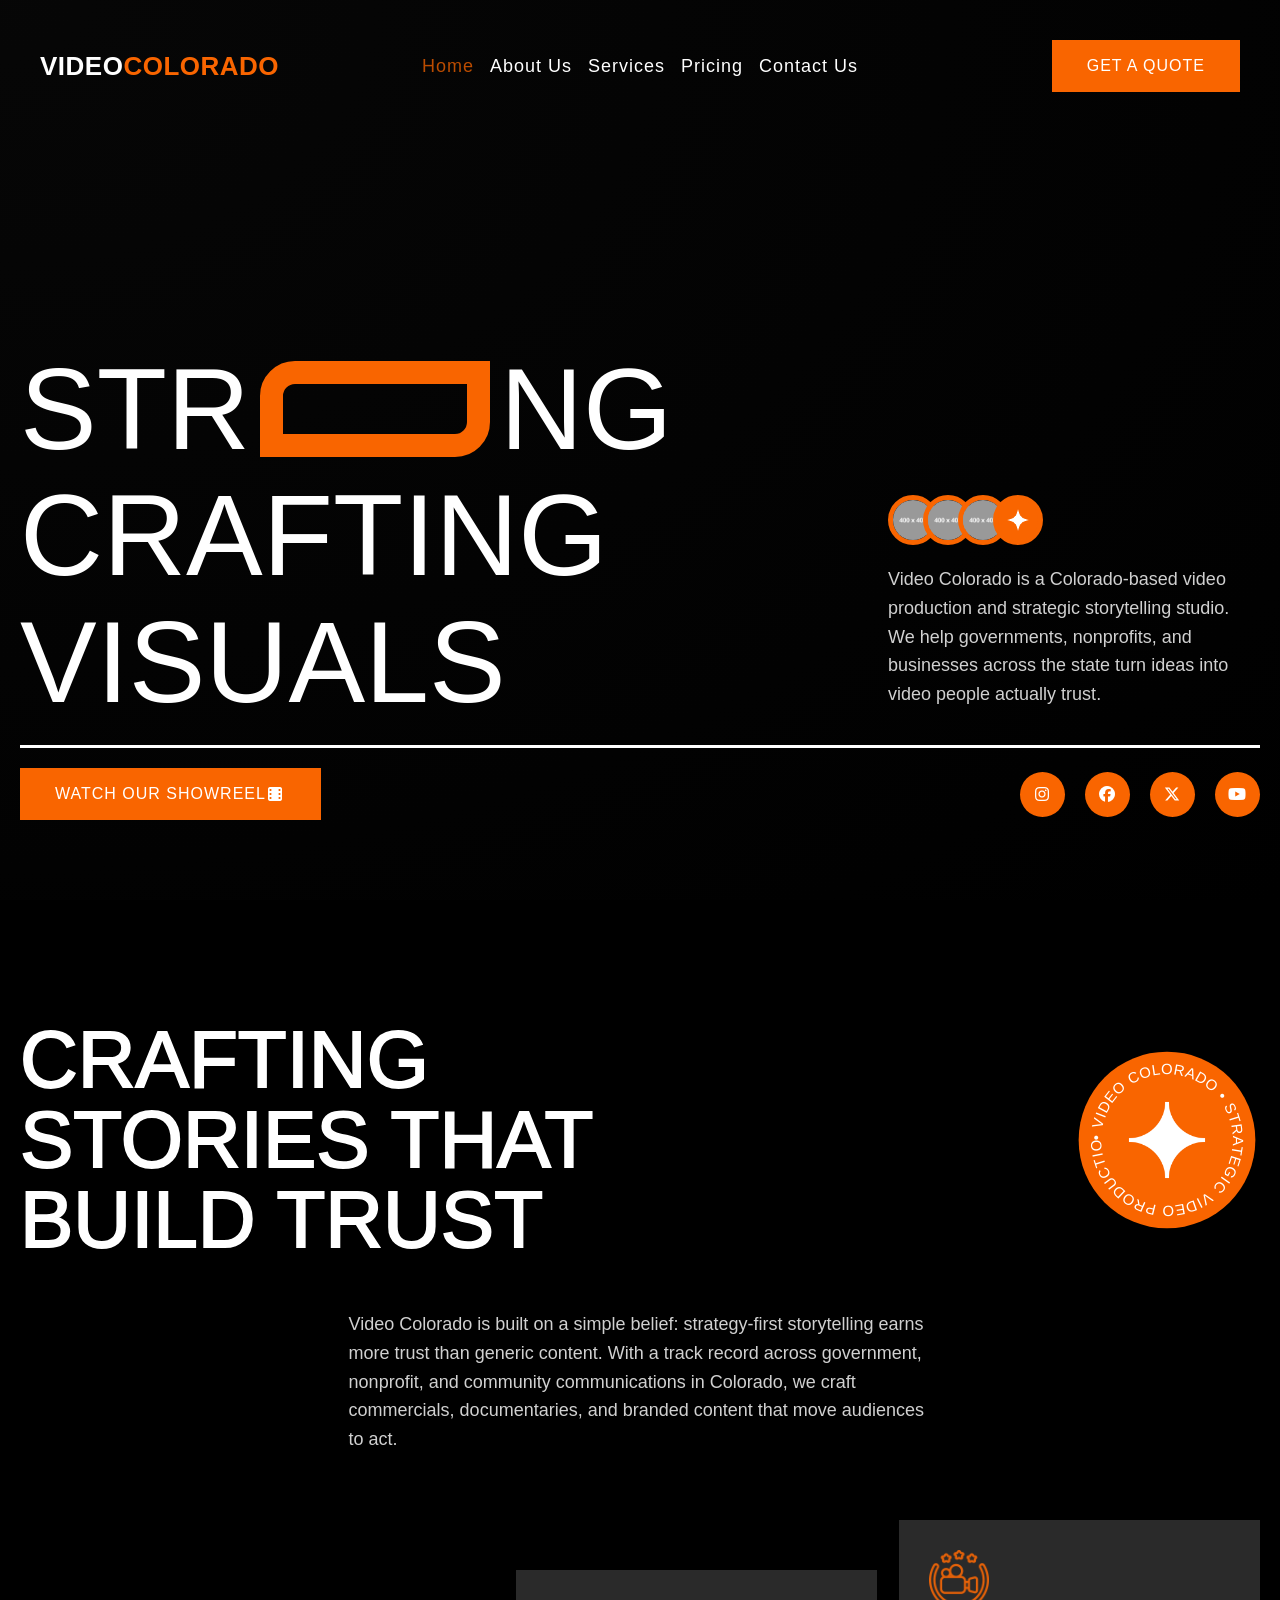
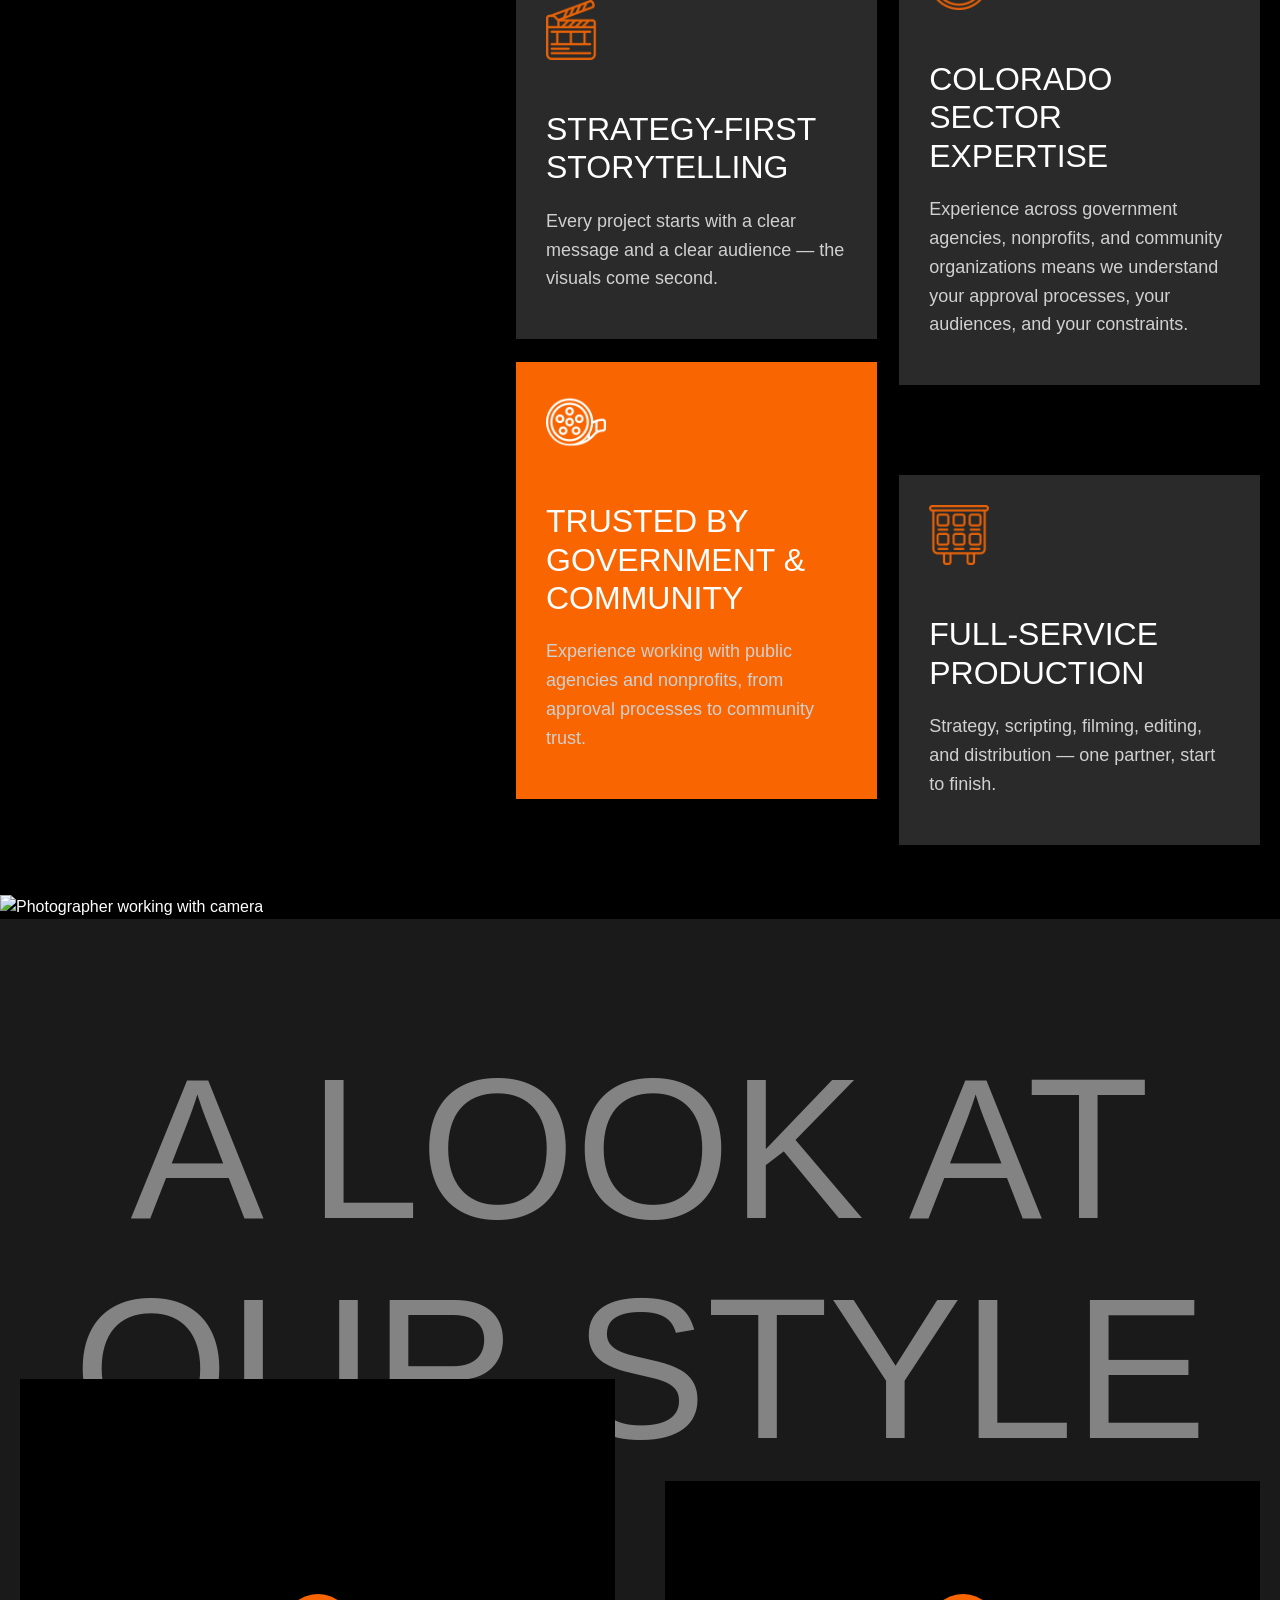
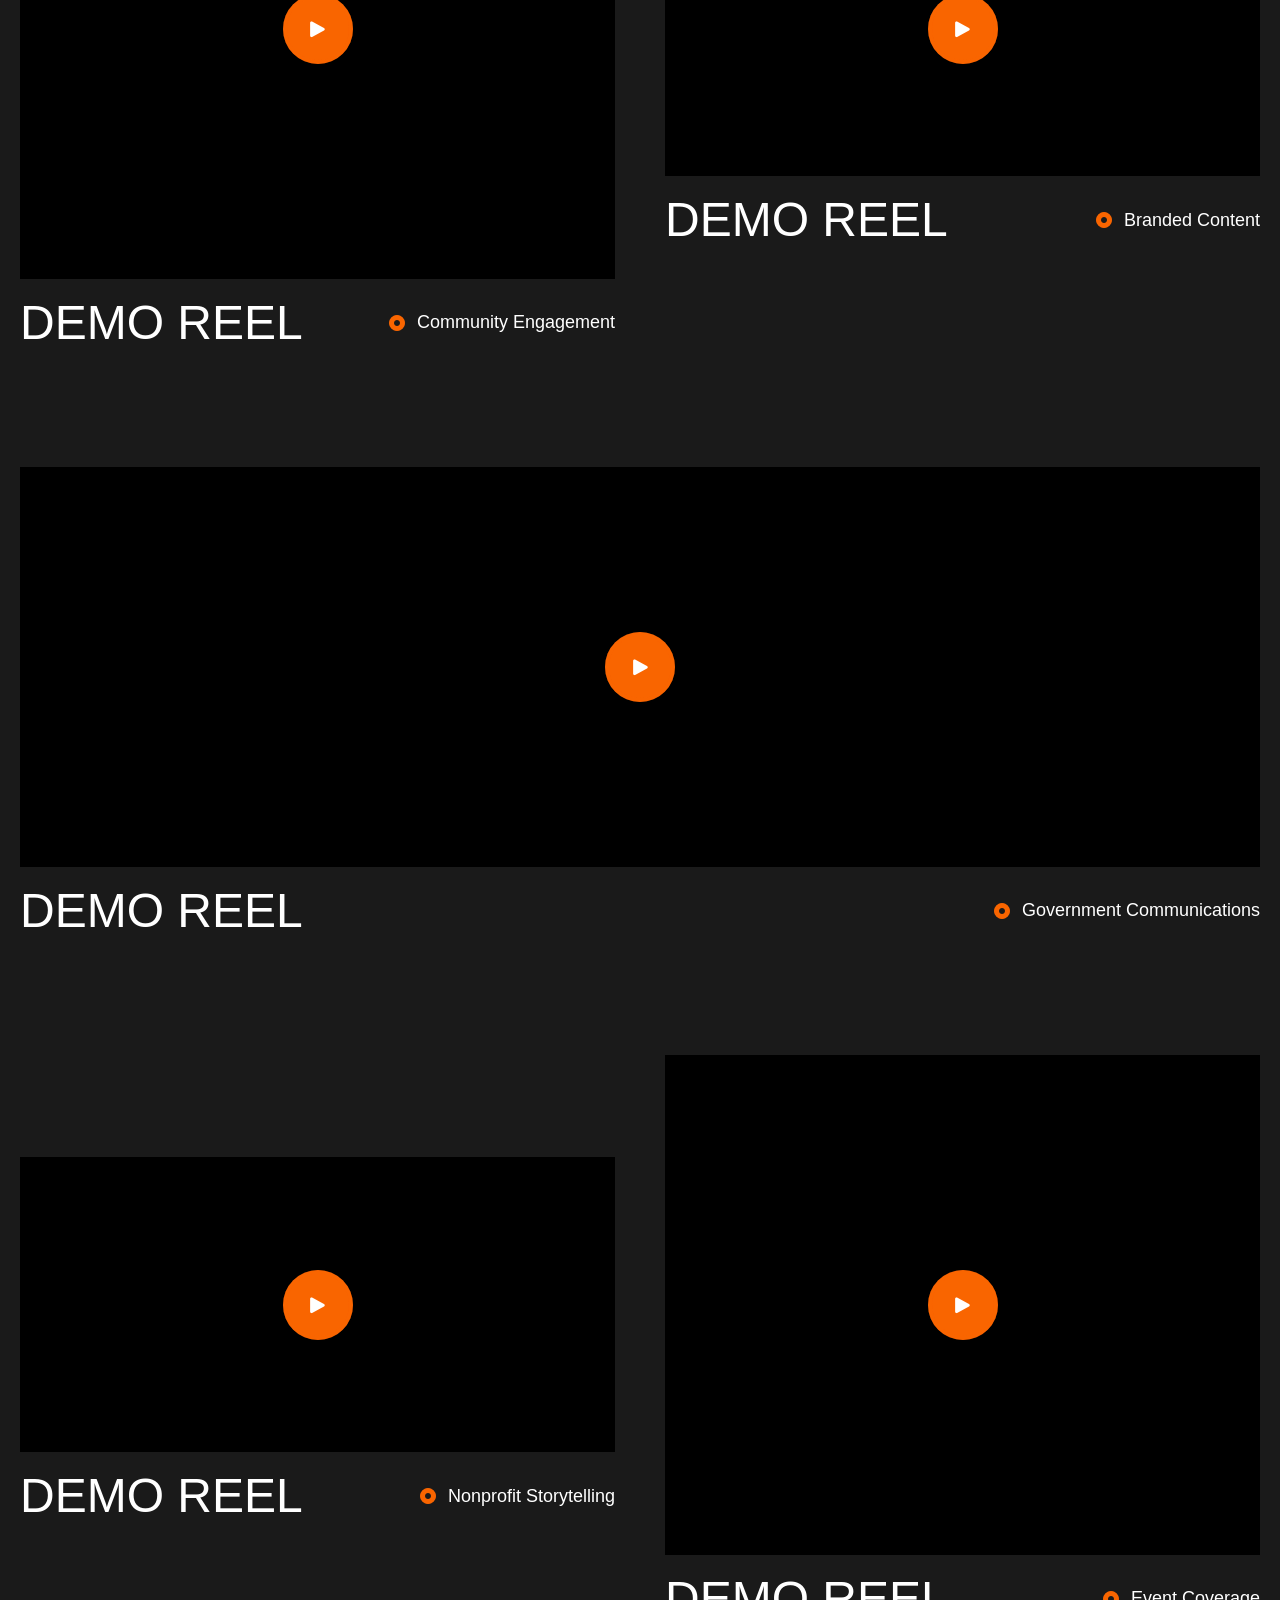
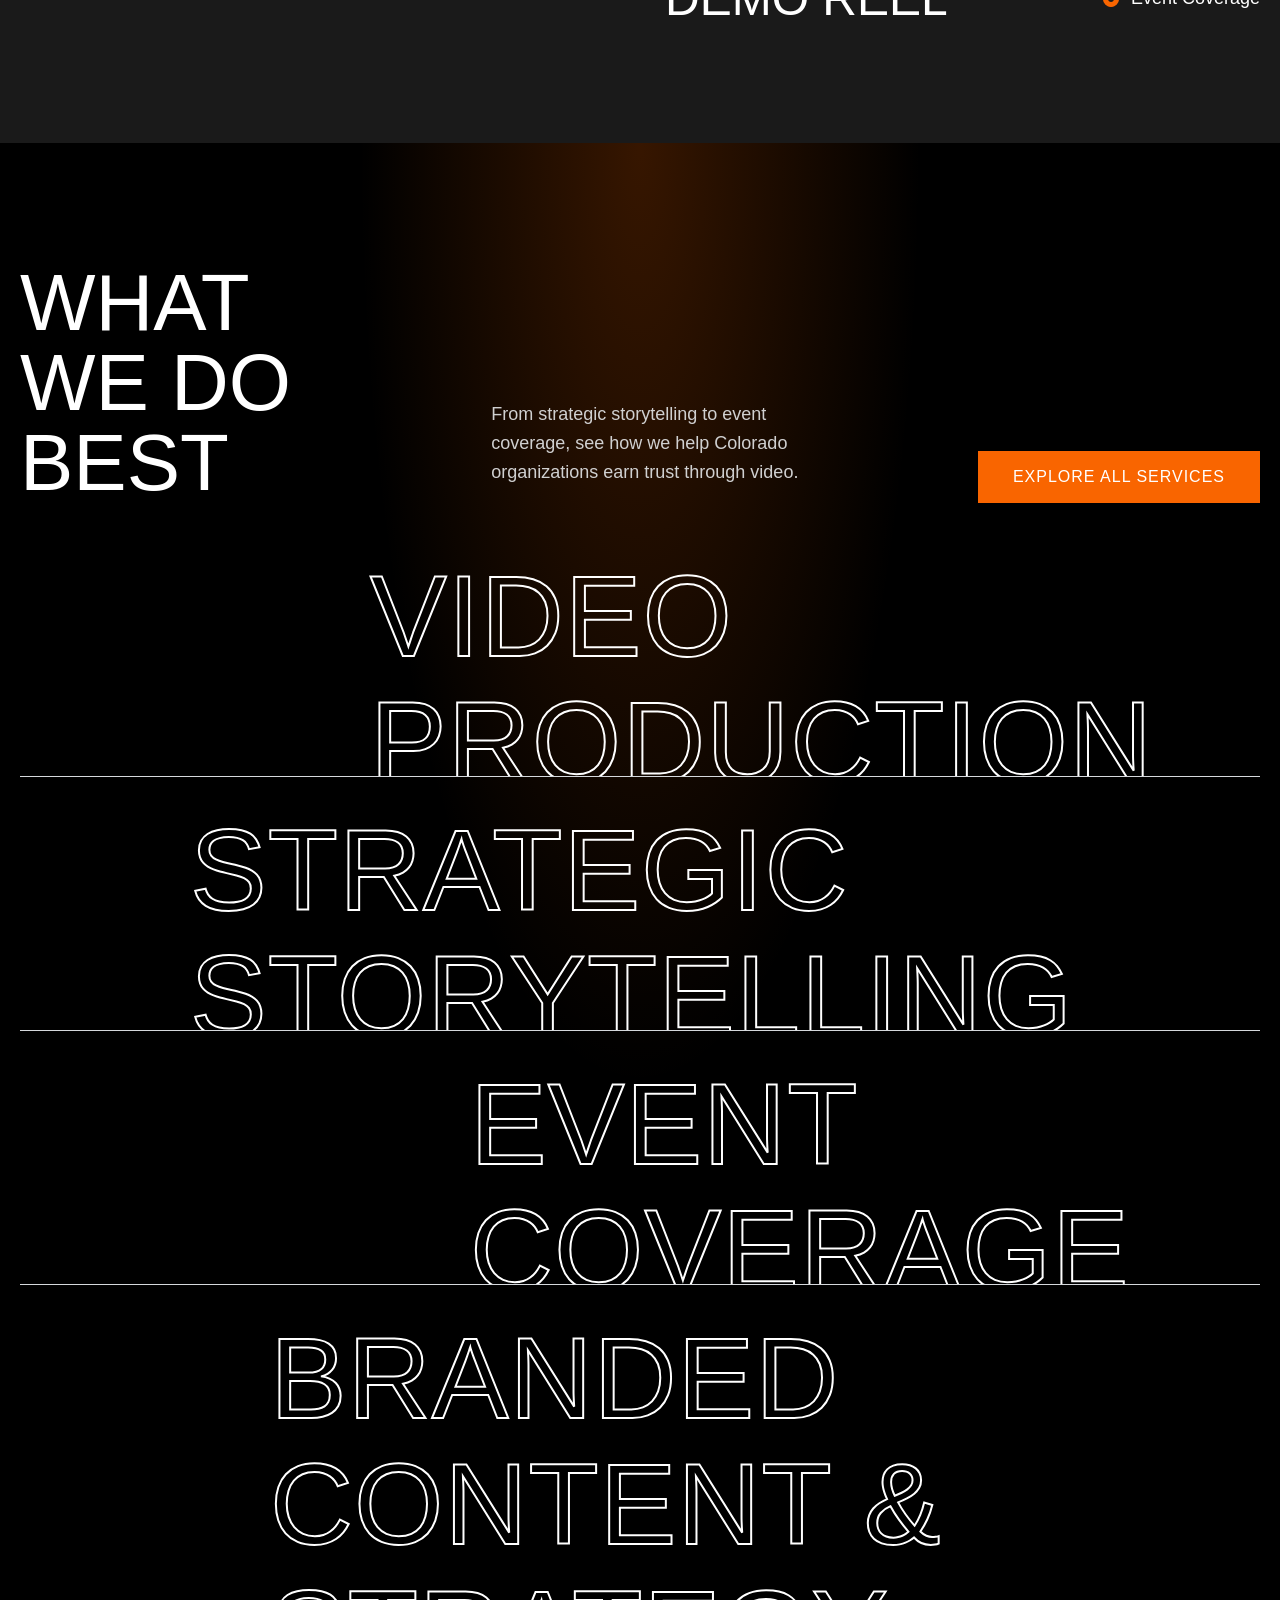
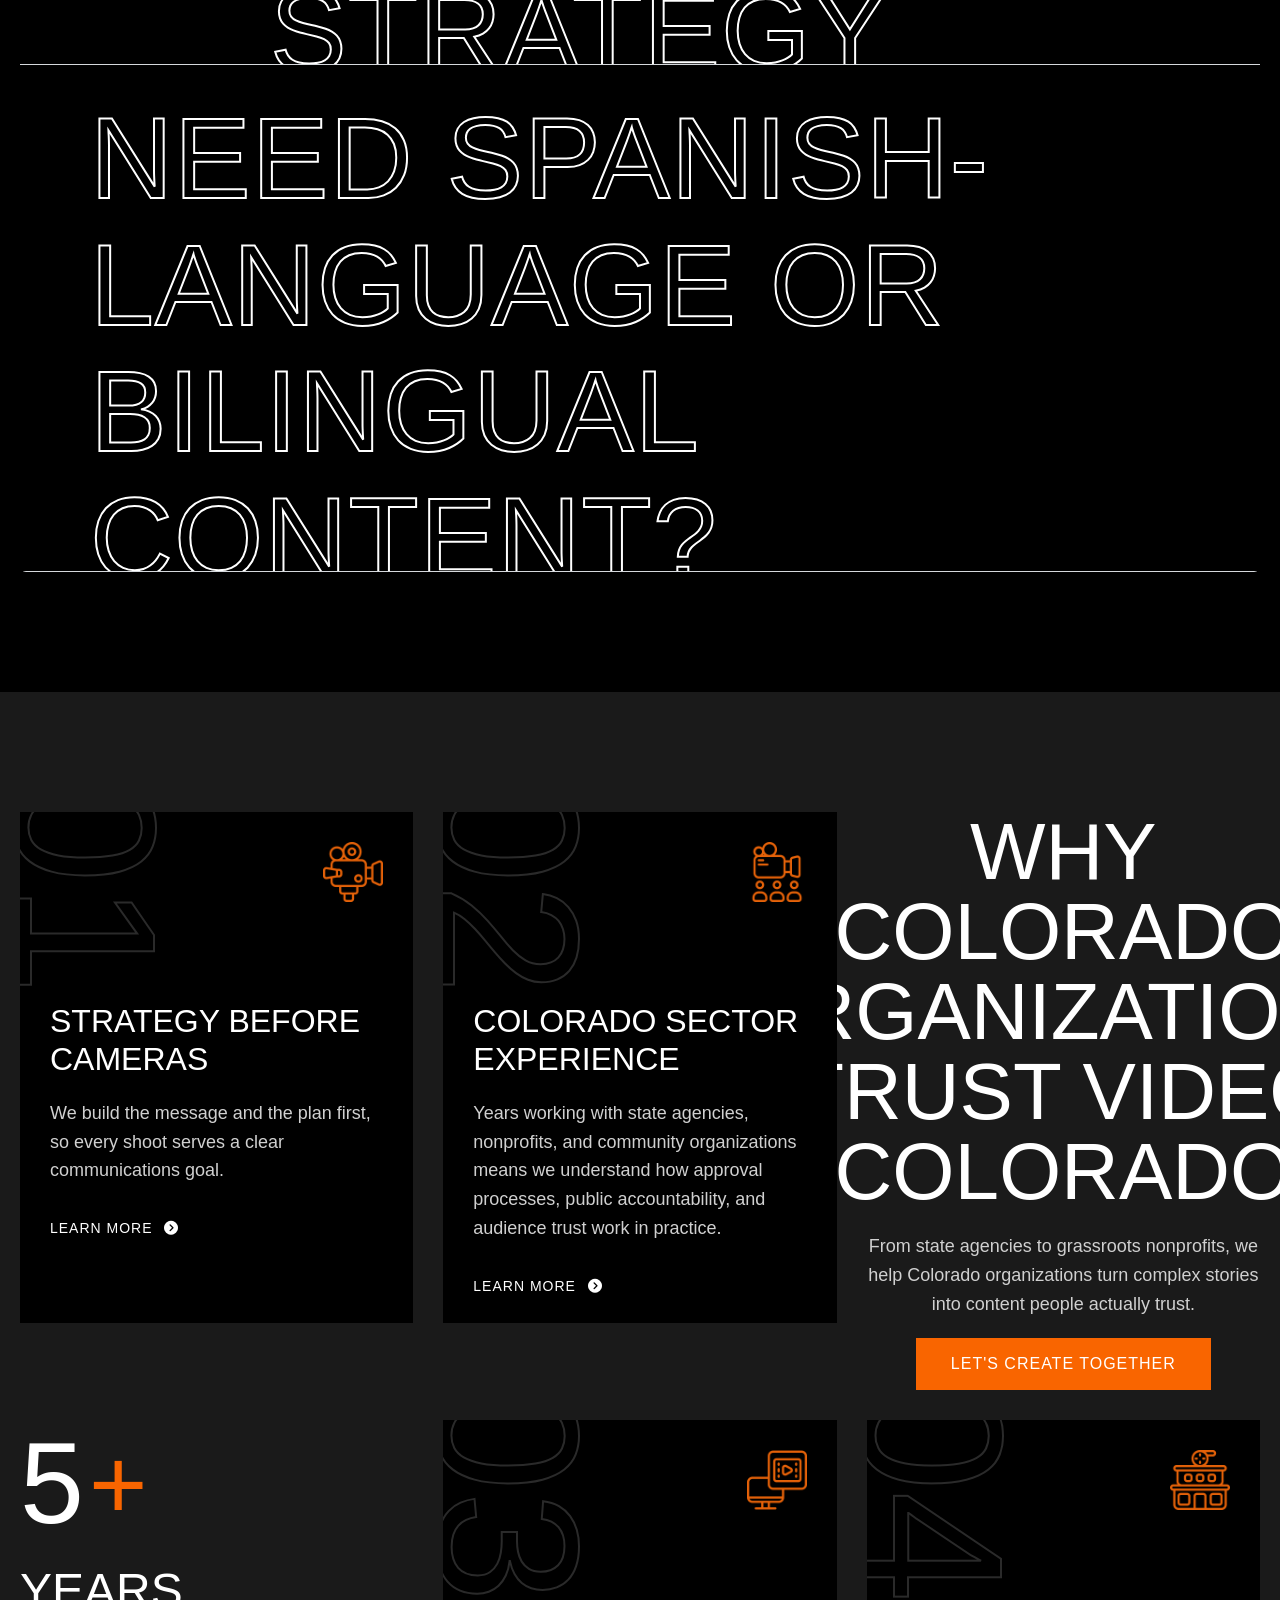
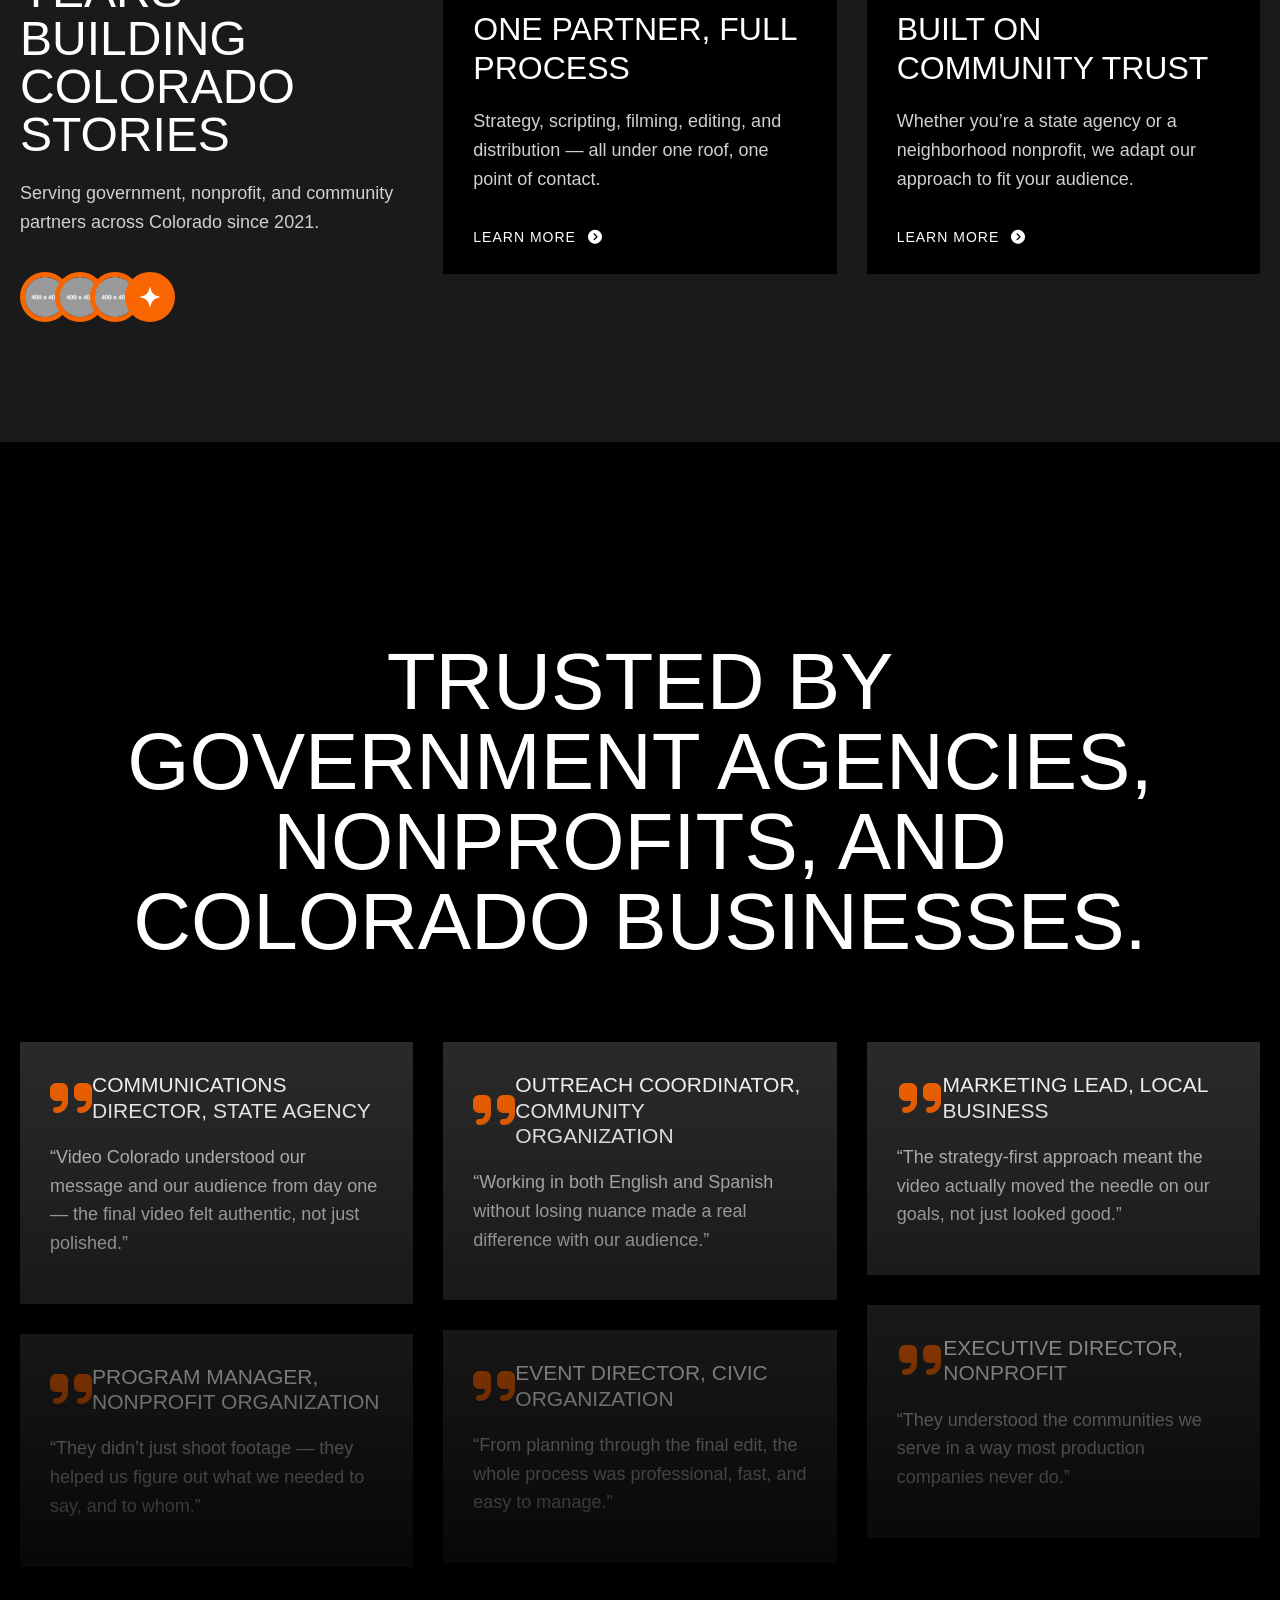
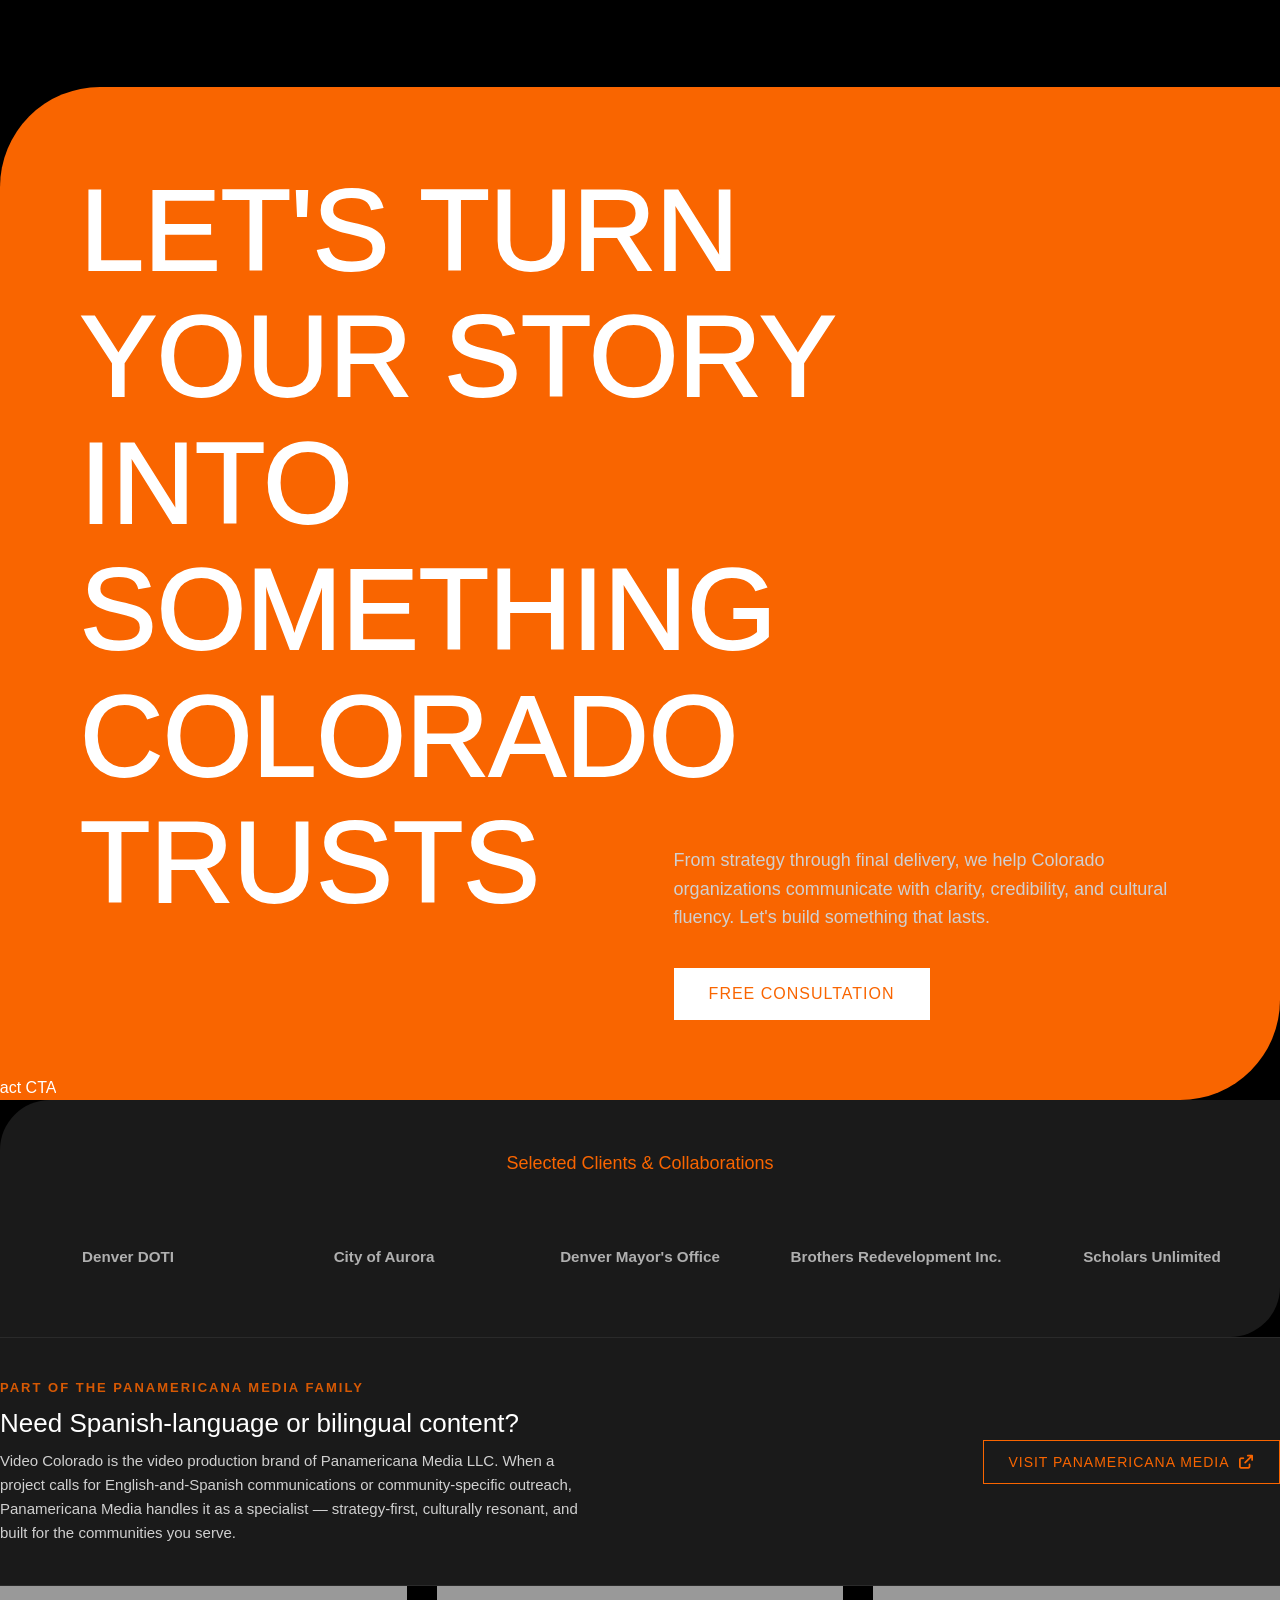
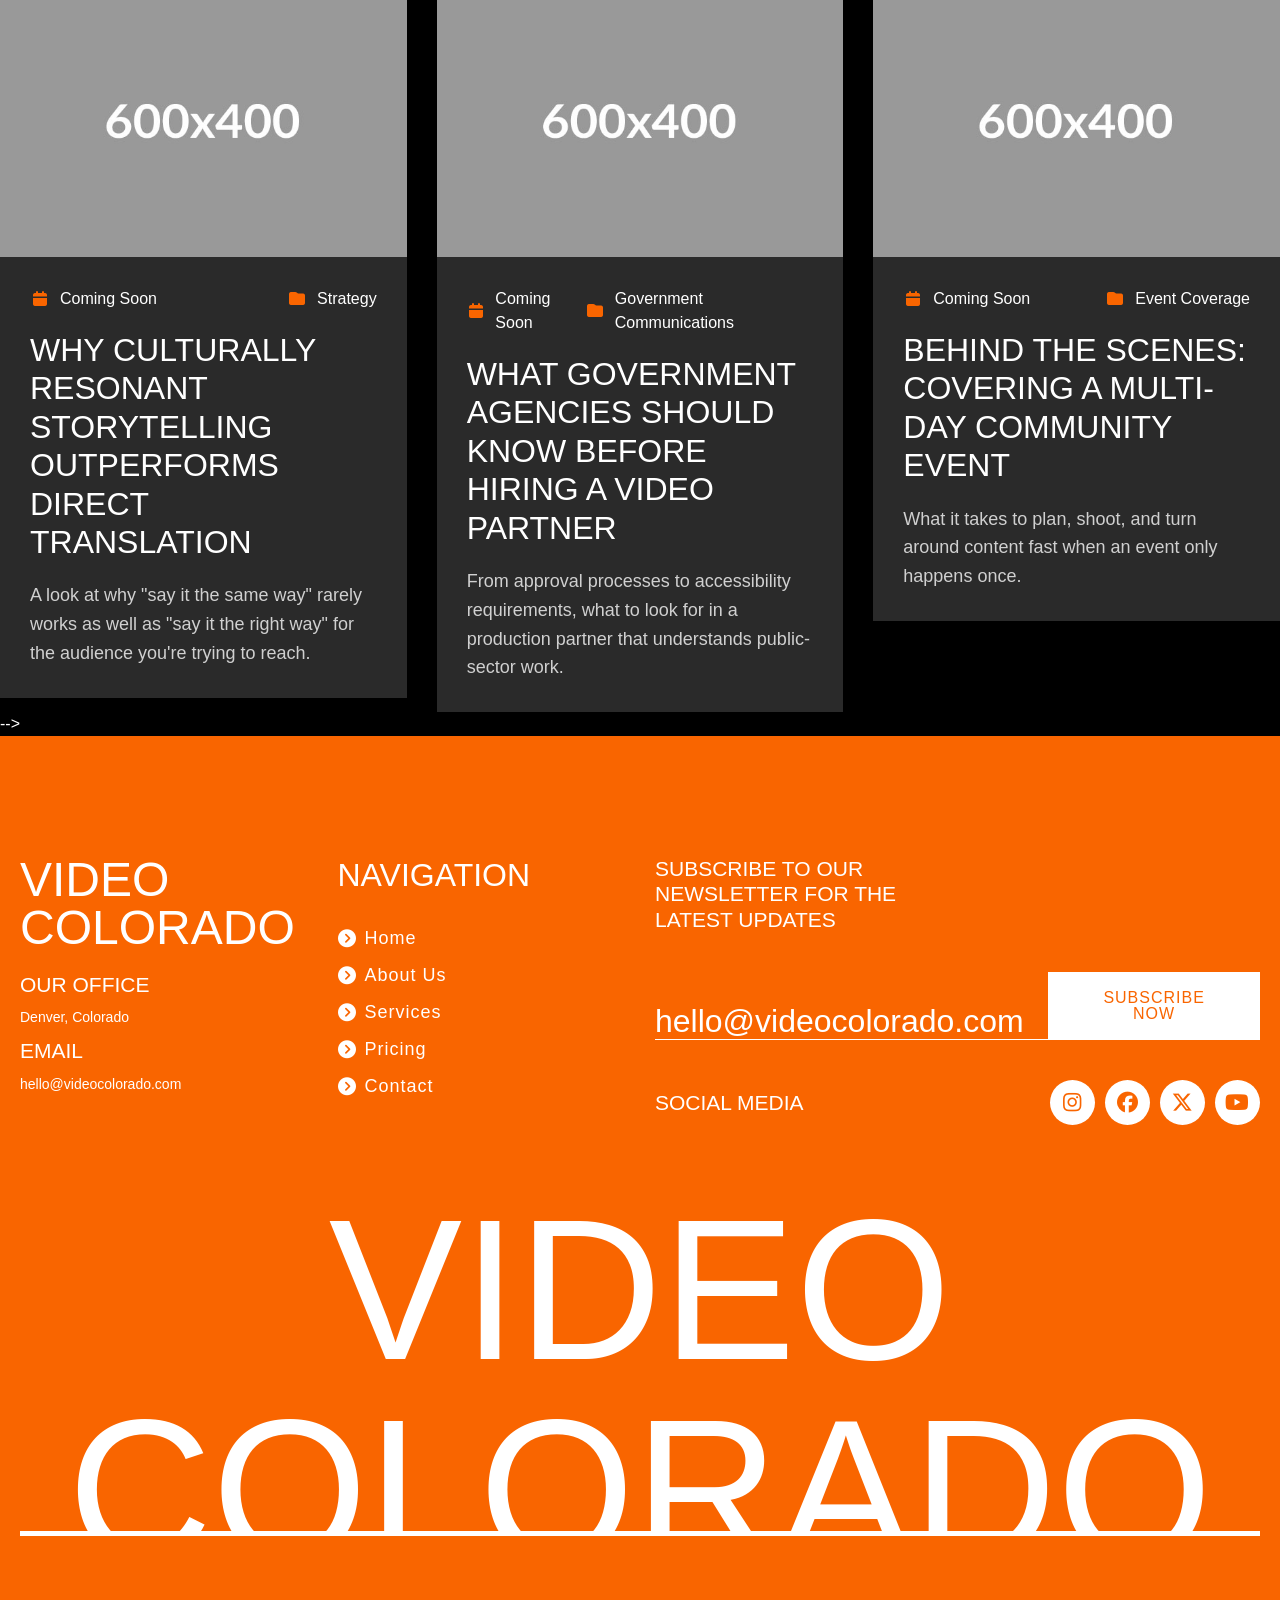
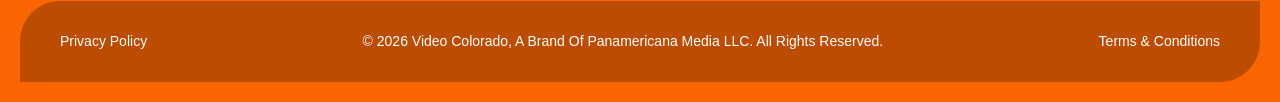
==== commit 738da35d: "Update testimonial section background styles Removed background image from testimonial section and s" ====
--- a/index.html
+++ b/index.html
@@ -704,14 +704,12 @@
         <!-- Testimonial Section -->
         <section class="section p-0">
             <div class="testimonial-banner-container">
-               <div class="testimonial-static-bg" style="
+               <div class="banner-static-bg" style="
    position: absolute;
    inset: 0;
-   background-image: url('./assets/images/dummy-img-600x800.jpg');
-   background-size: cover;
-   background-position: center;
+   background: #000;
    z-index: 0;
- "></div>
+"></div>
                 <div class="hero-container">
                     <div class="testimonial-banner-content">
                         <h2>Trusted by government agencies, nonprofits, and Colorado businesses.</h2>
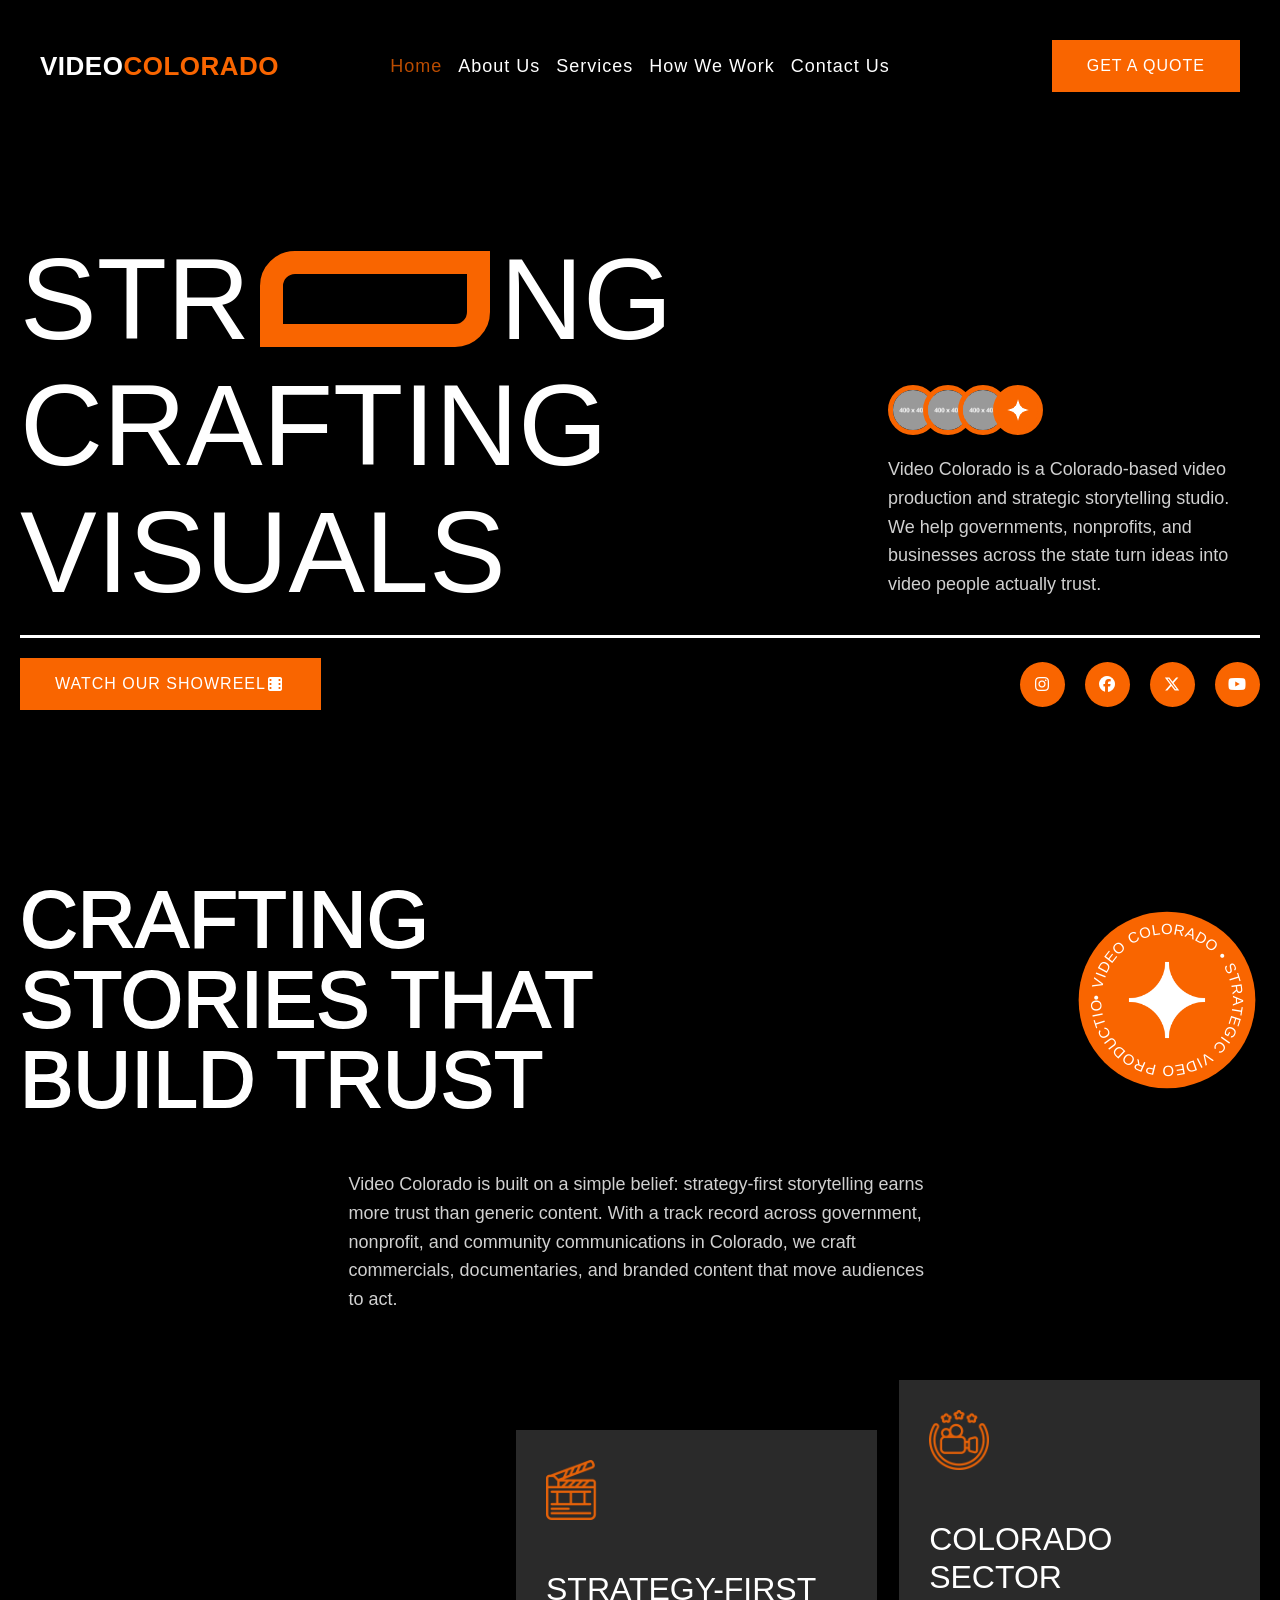
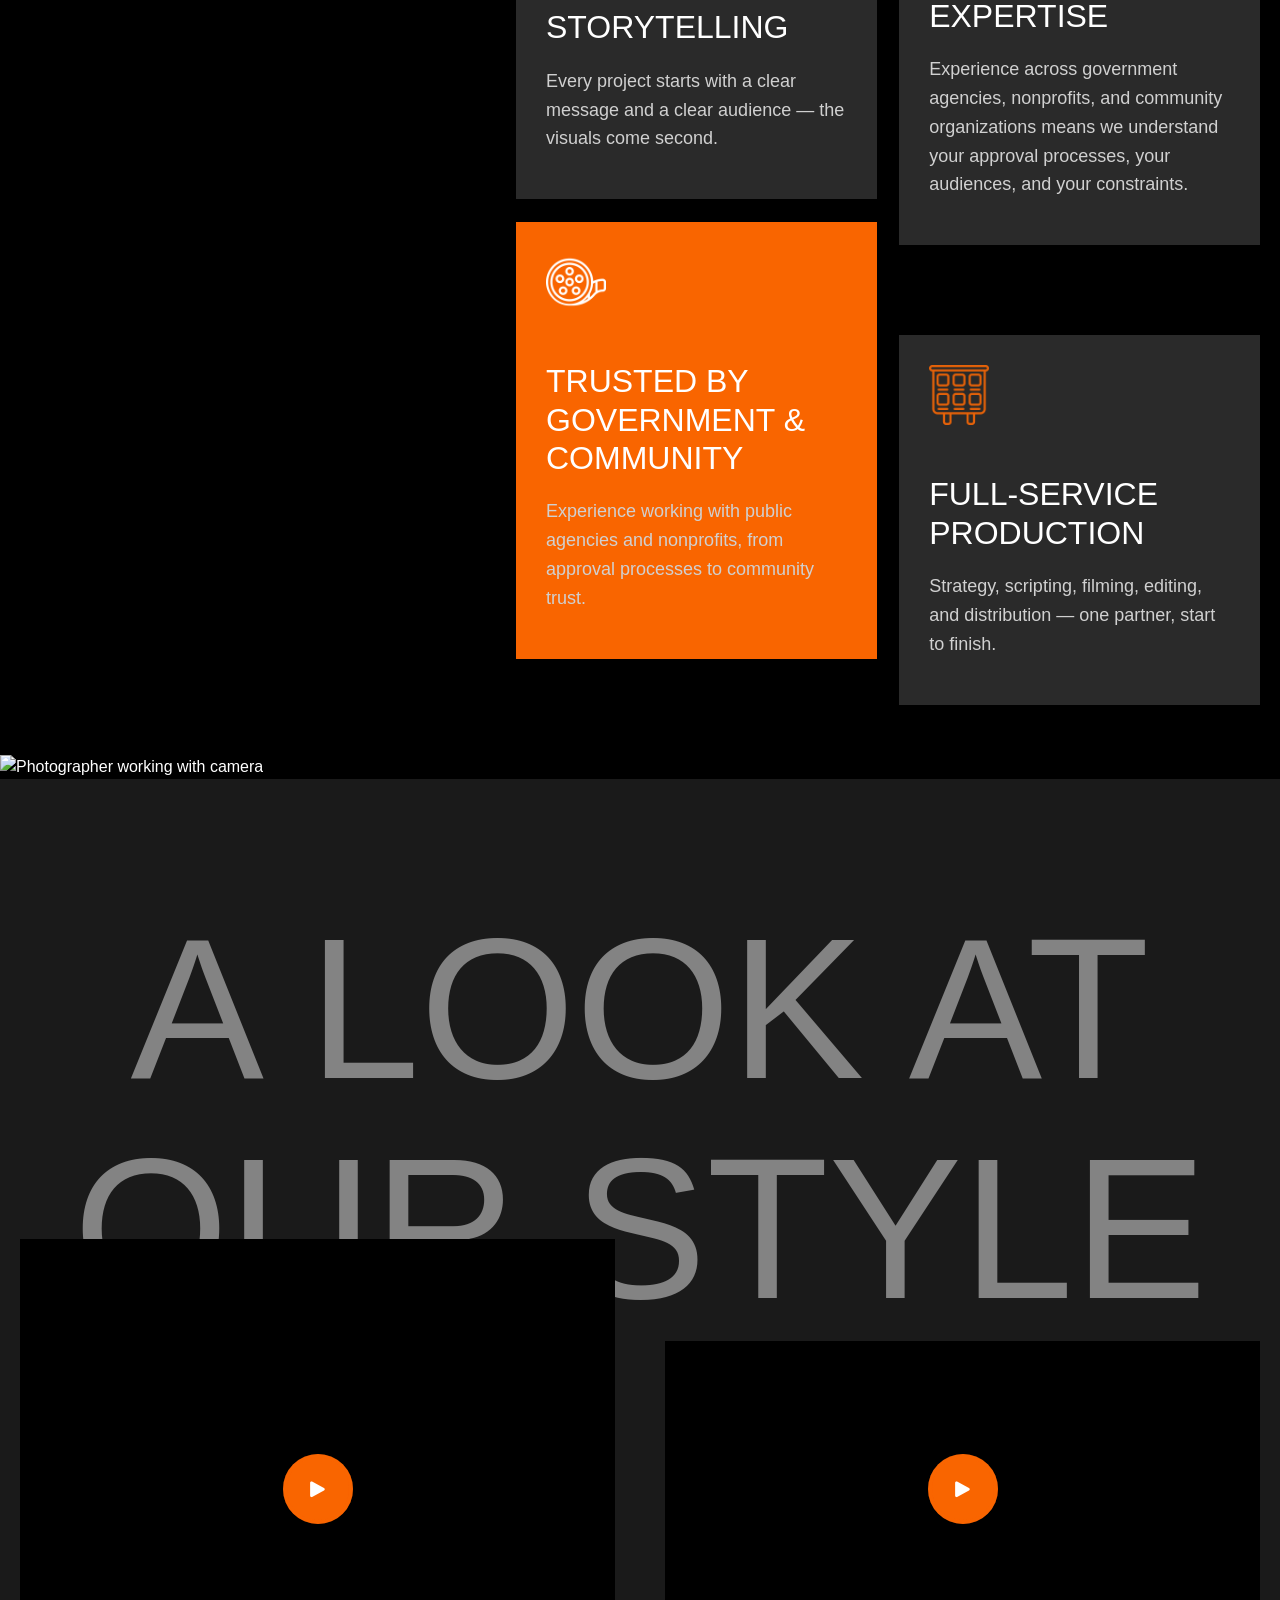
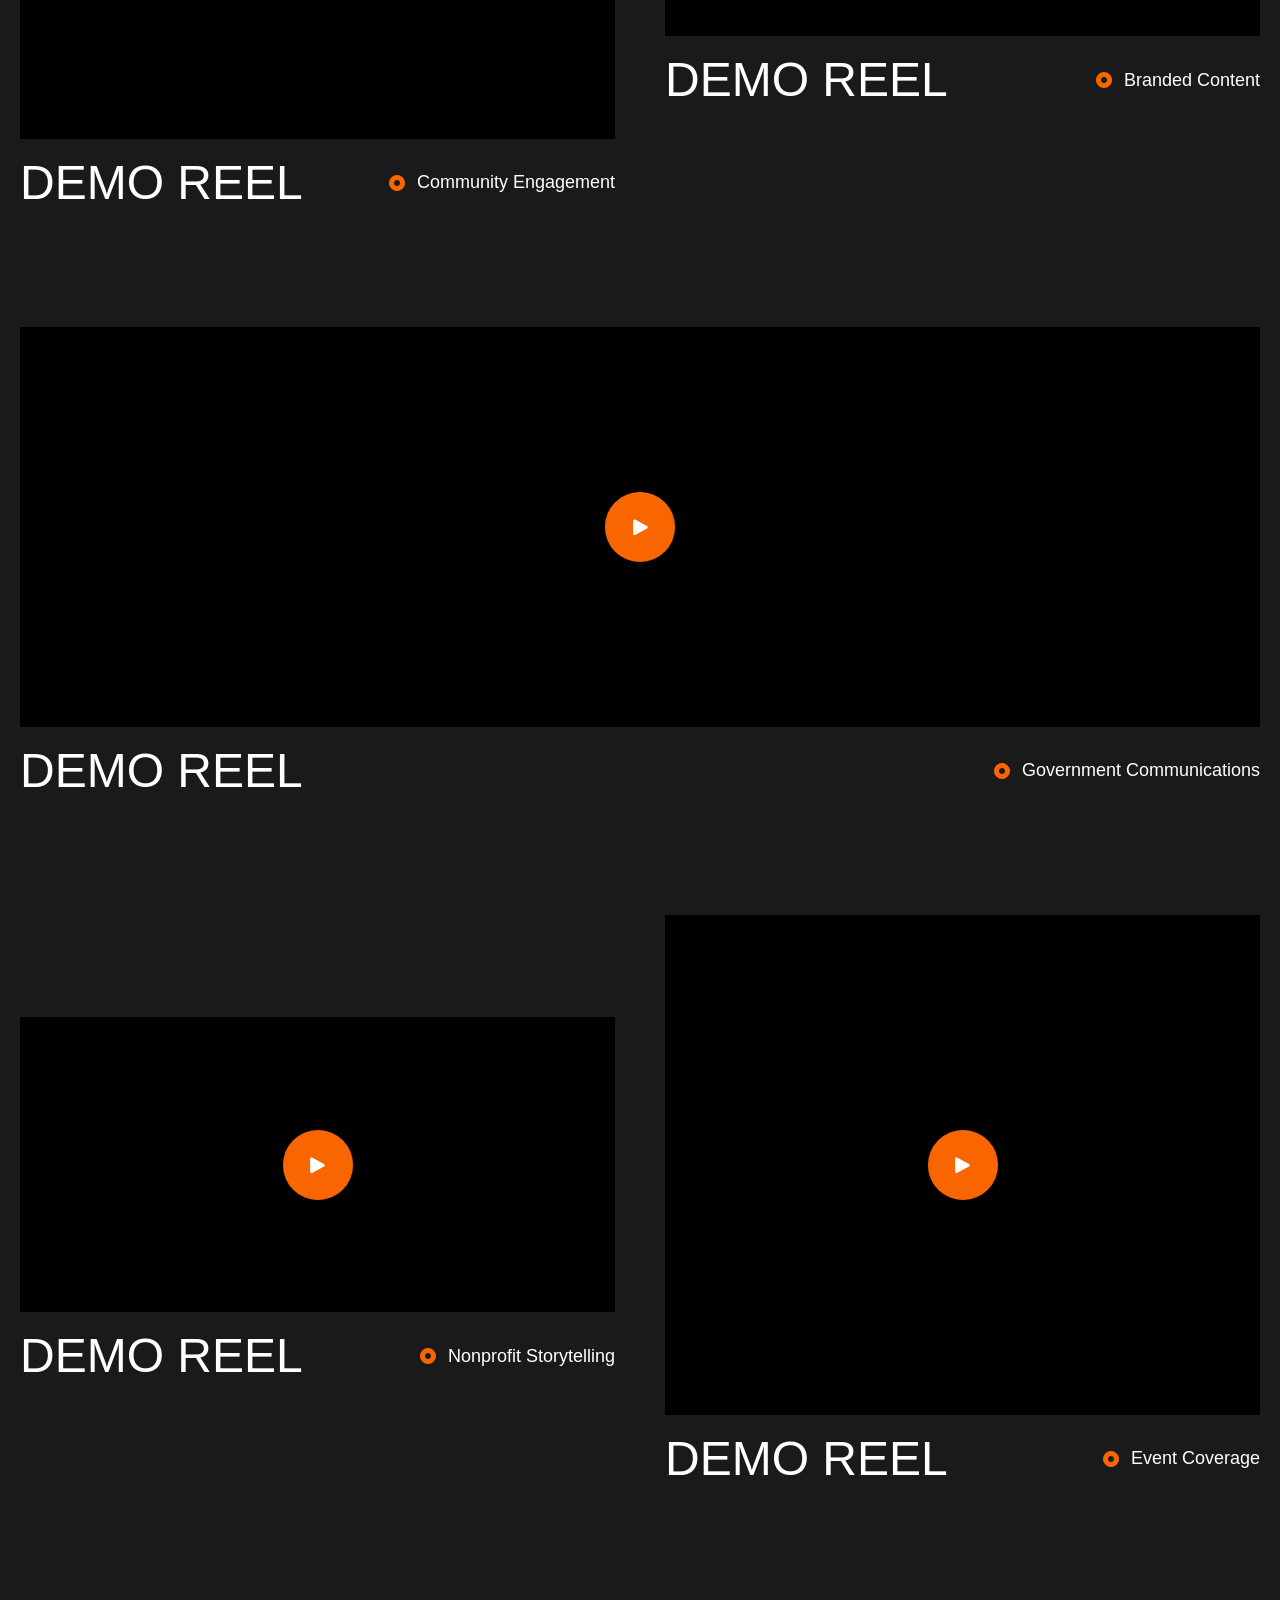
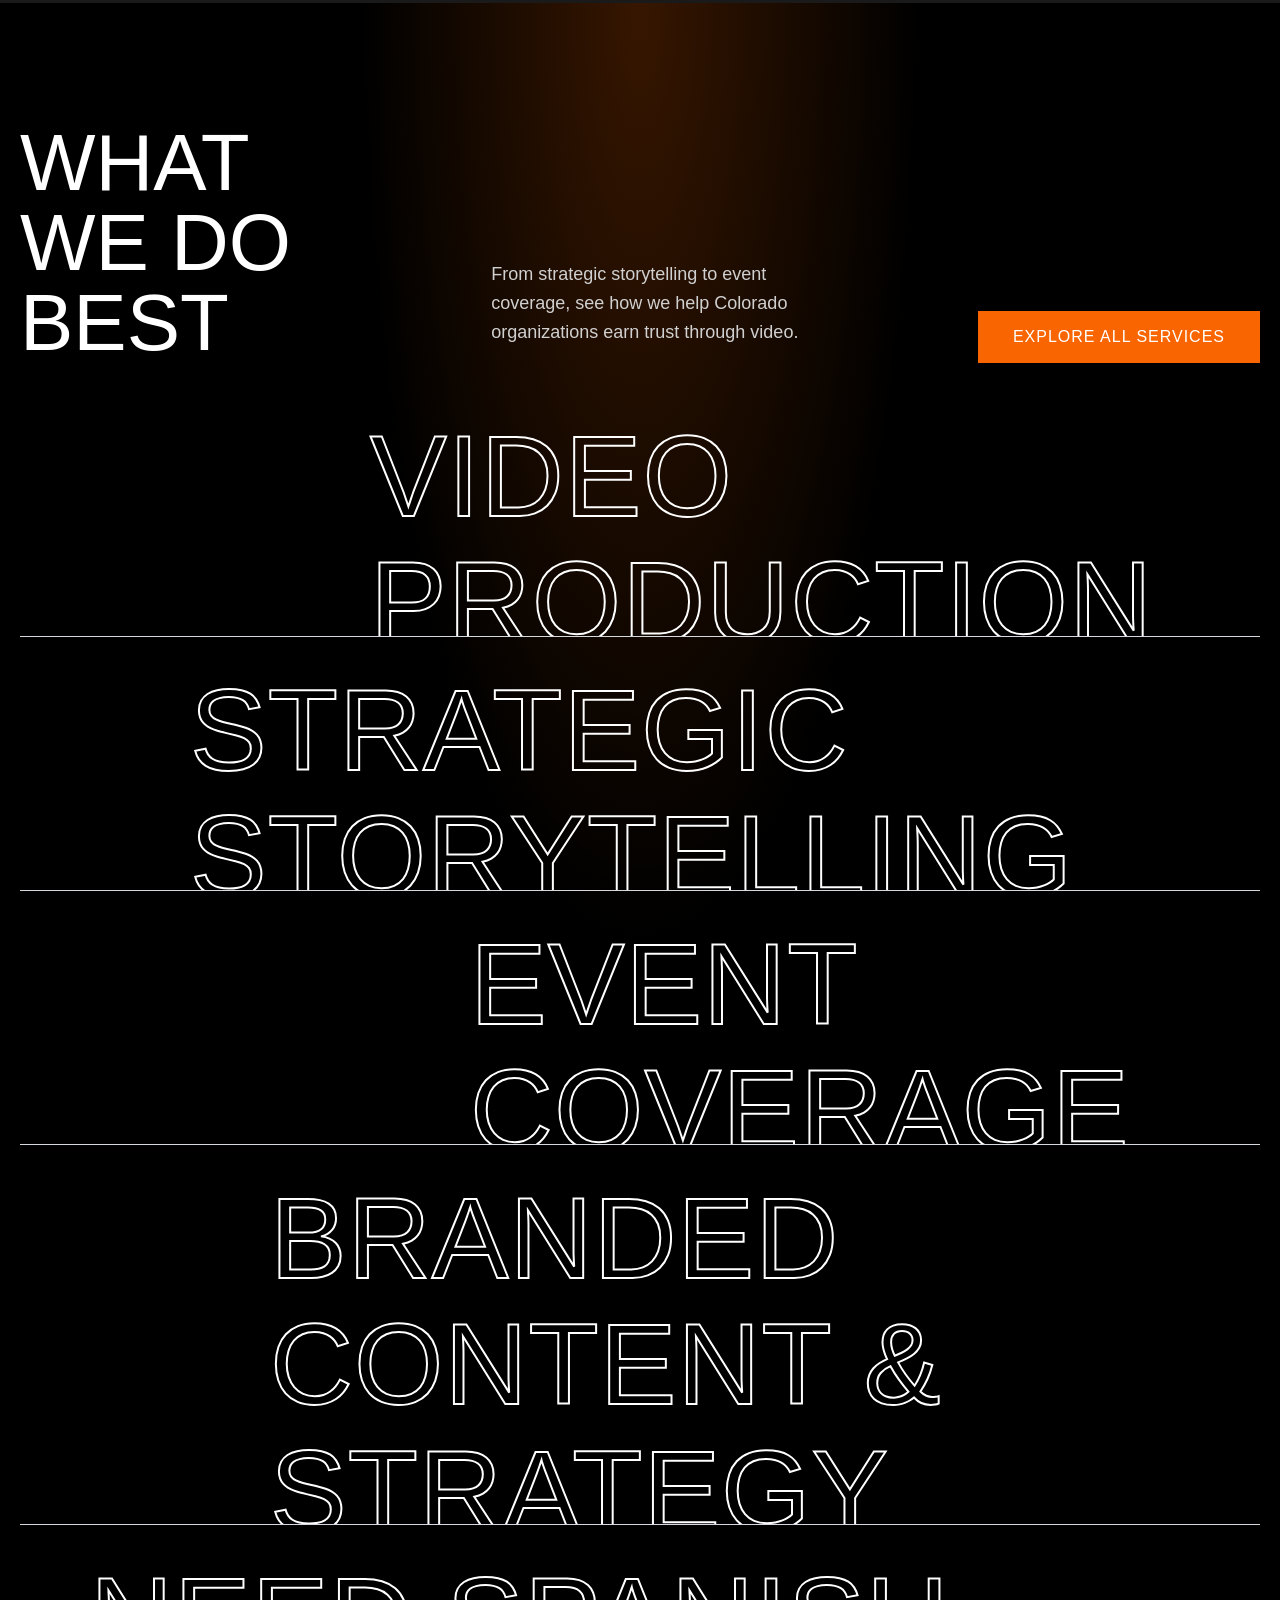
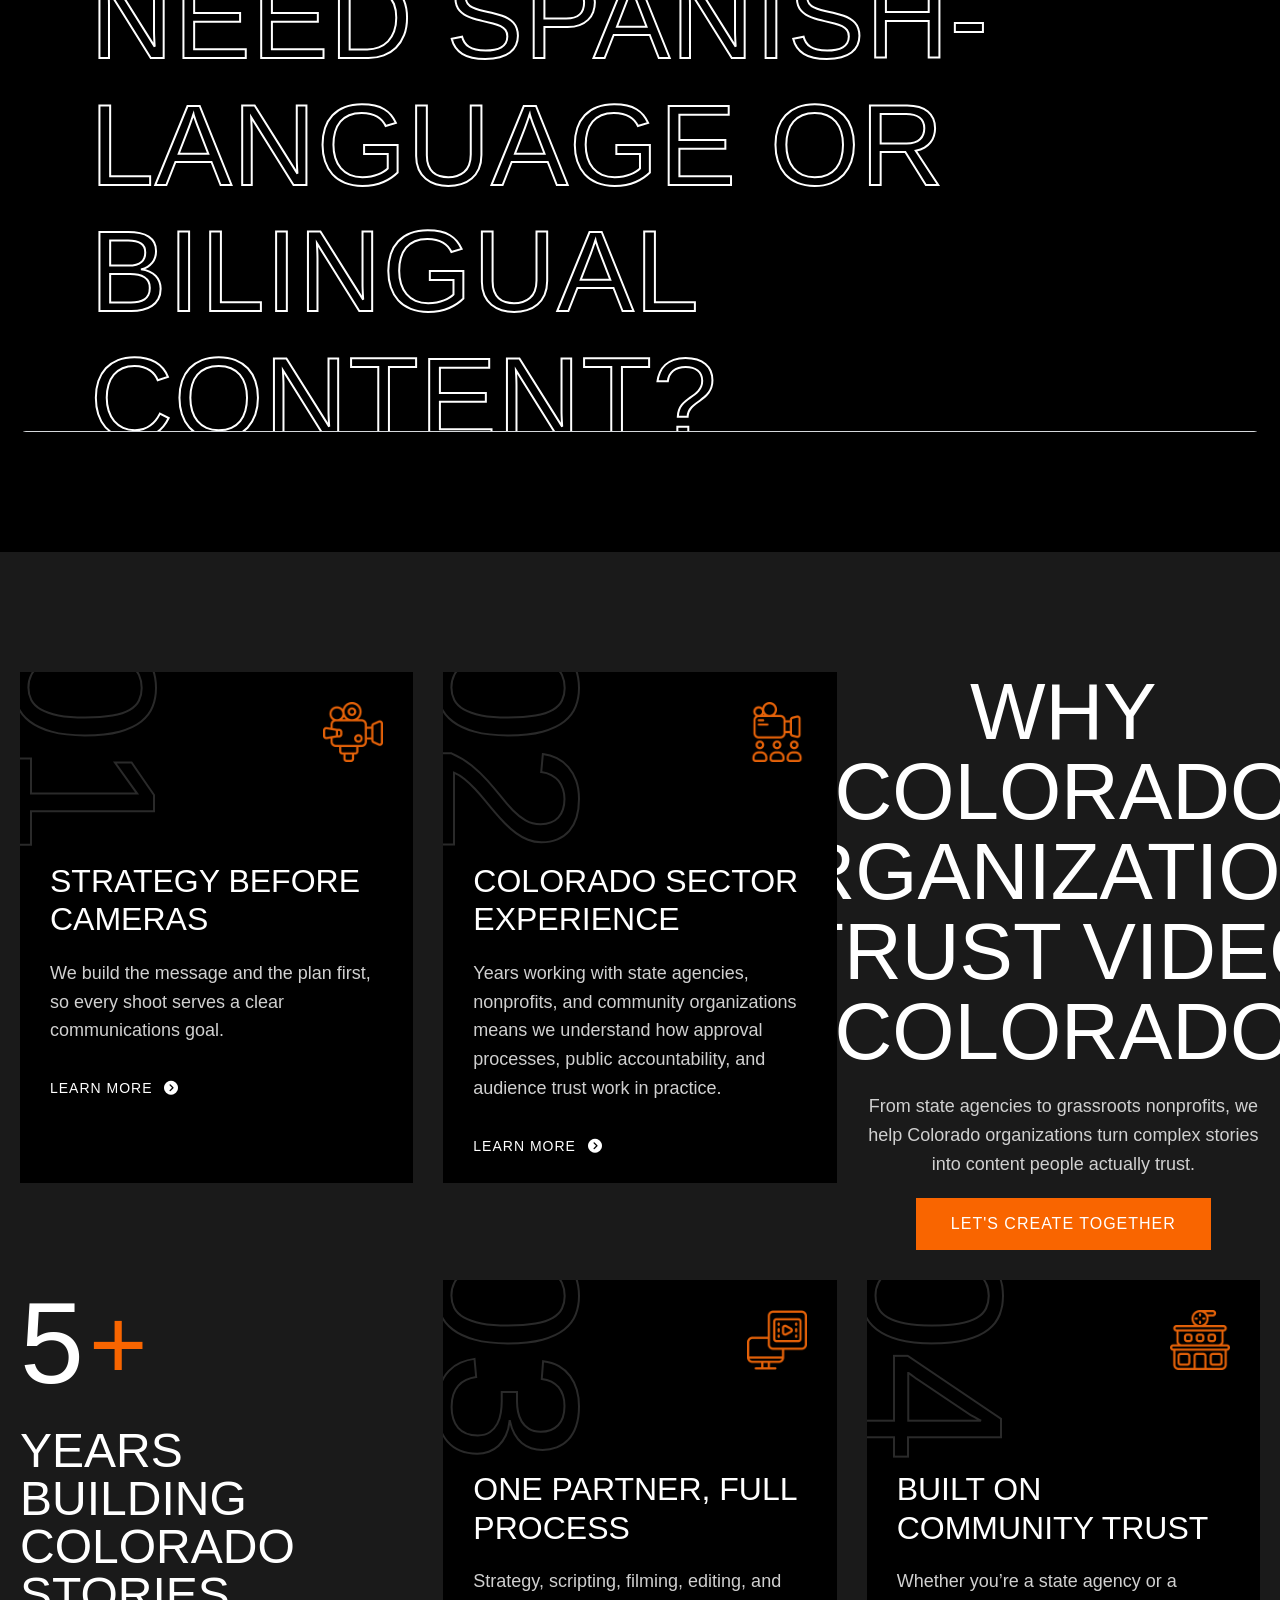
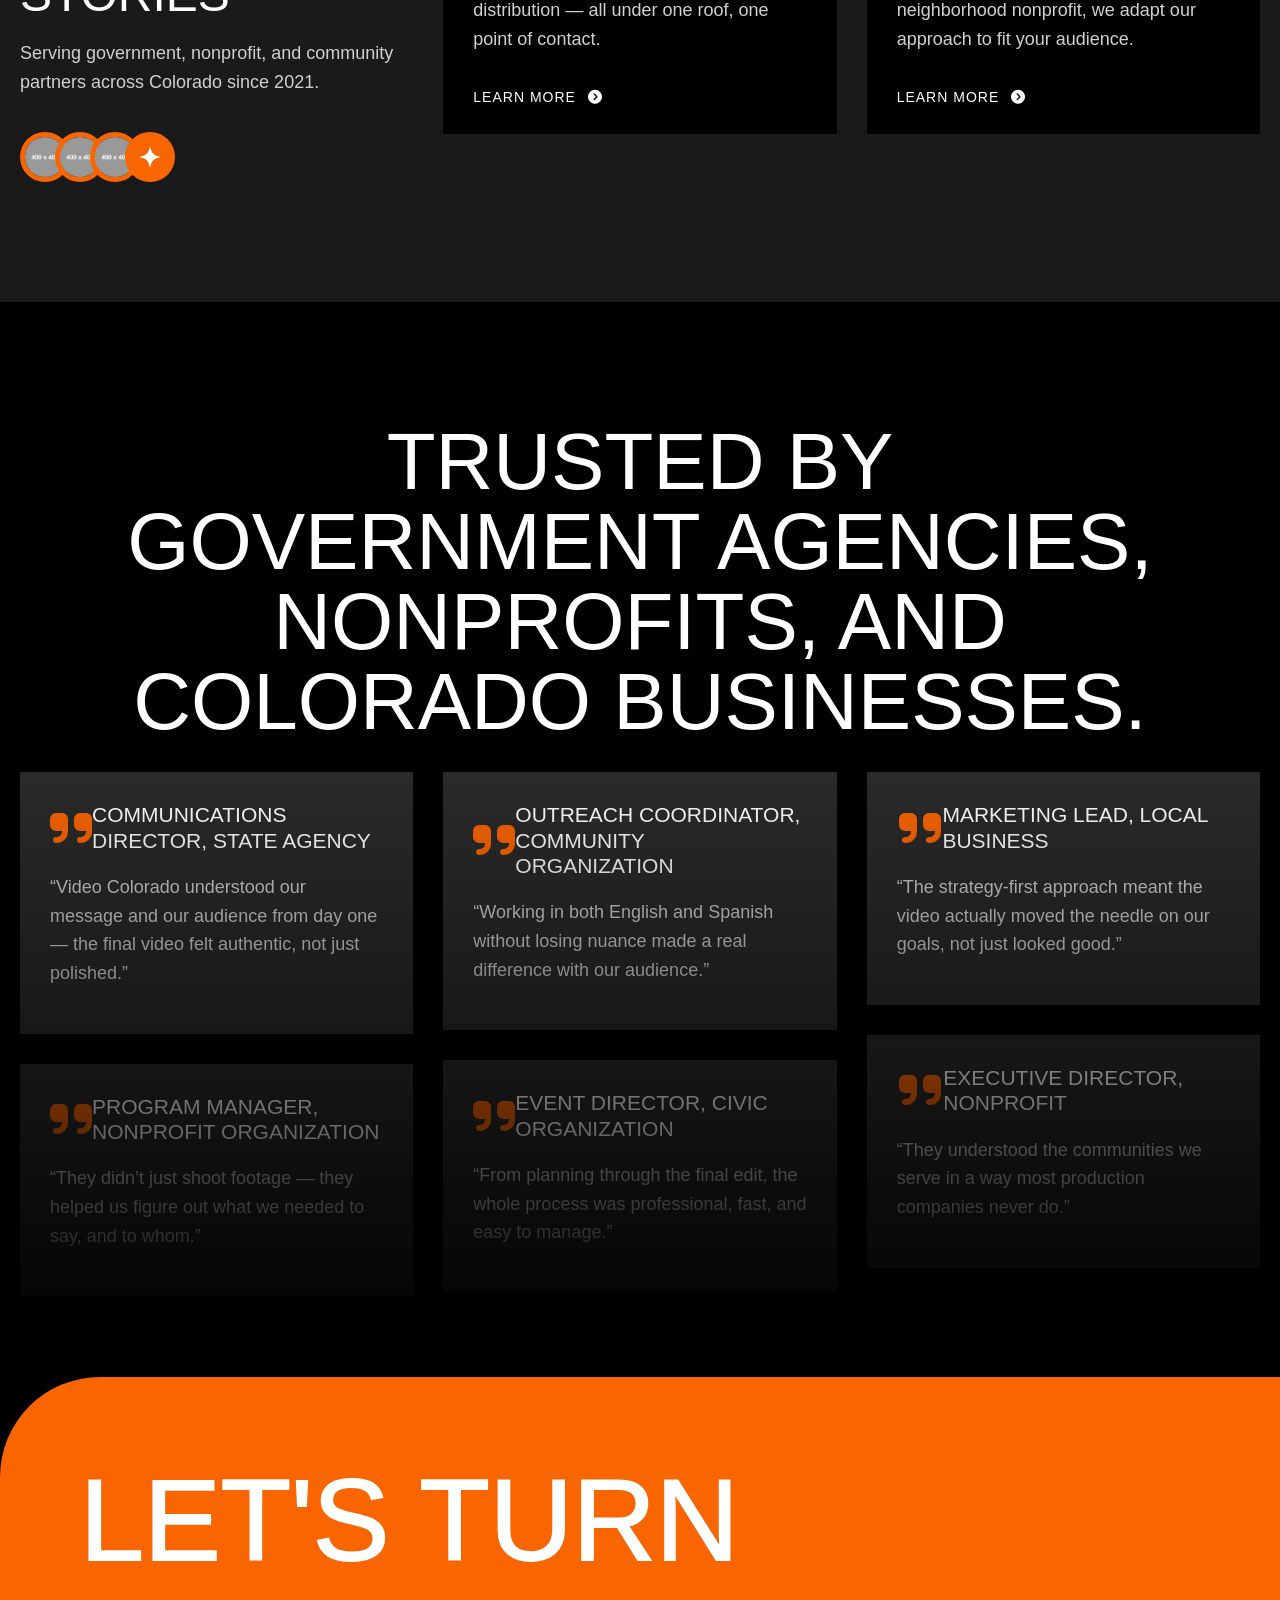
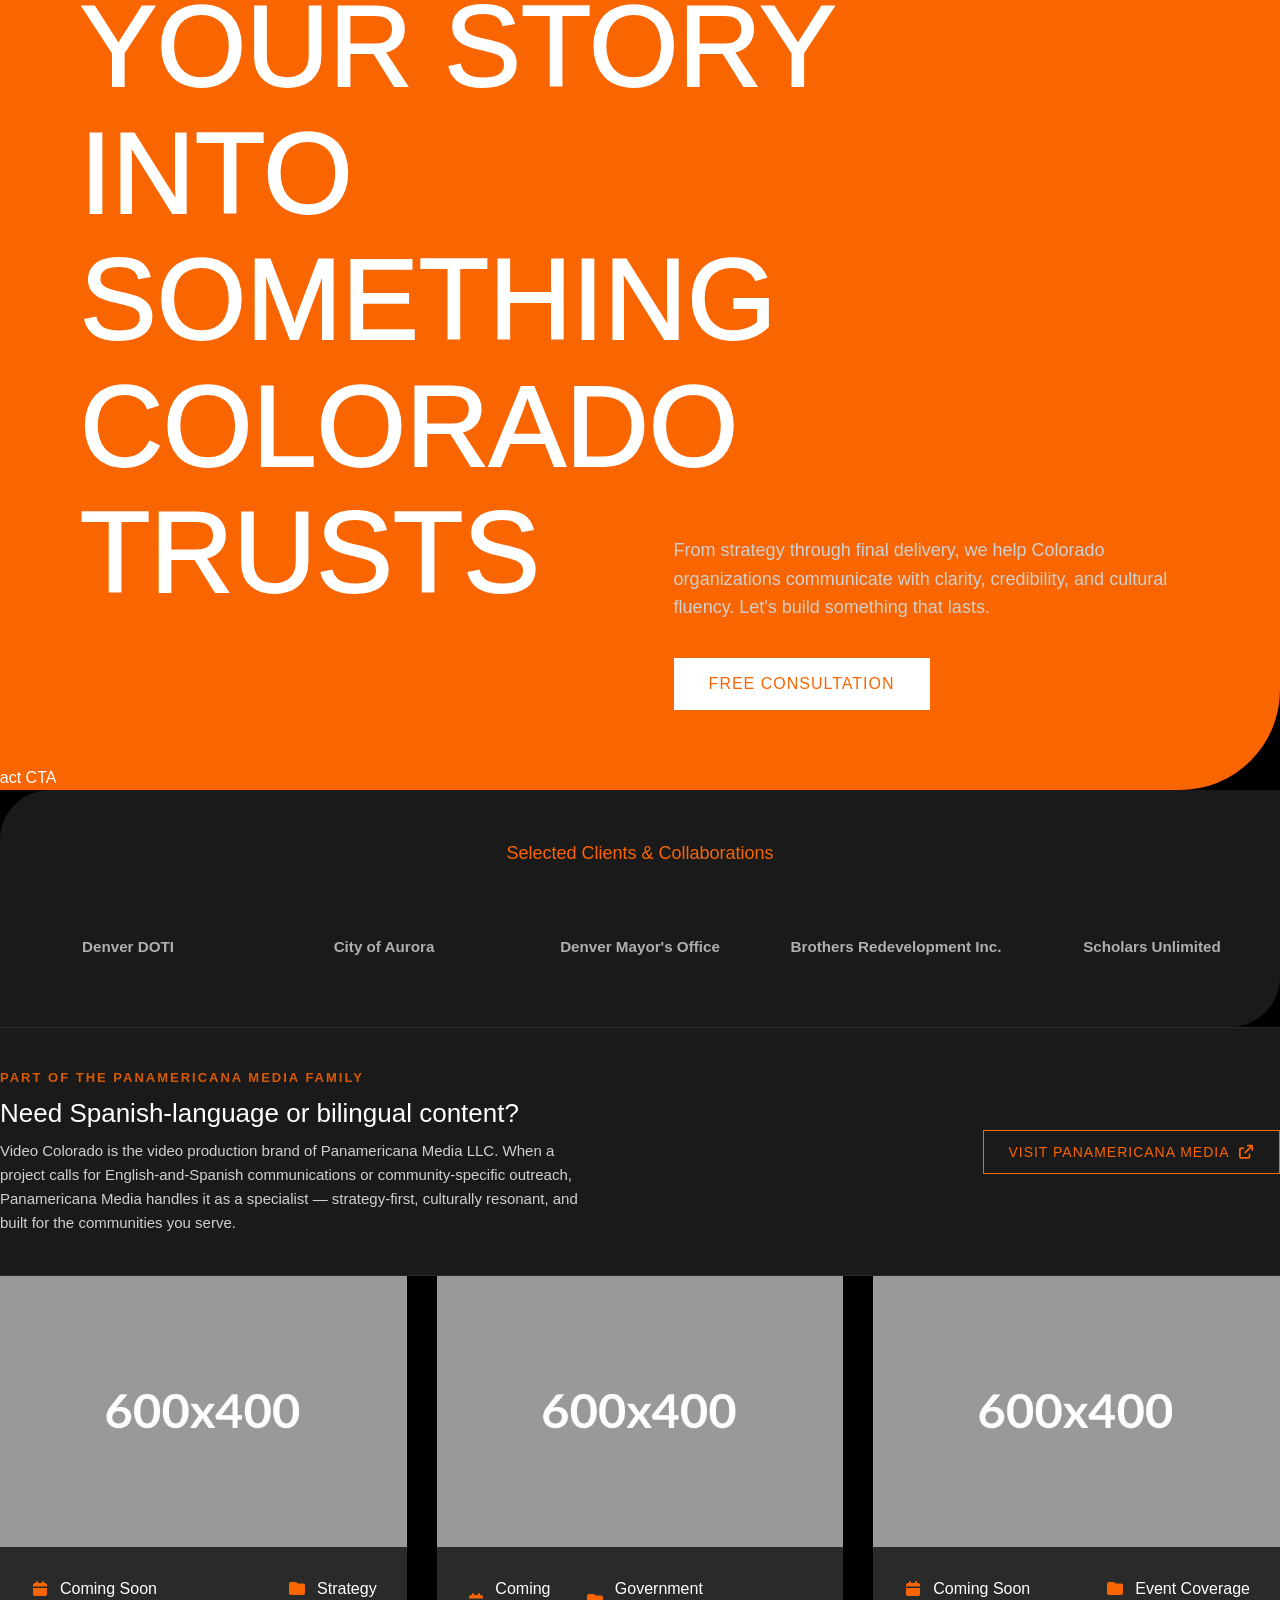
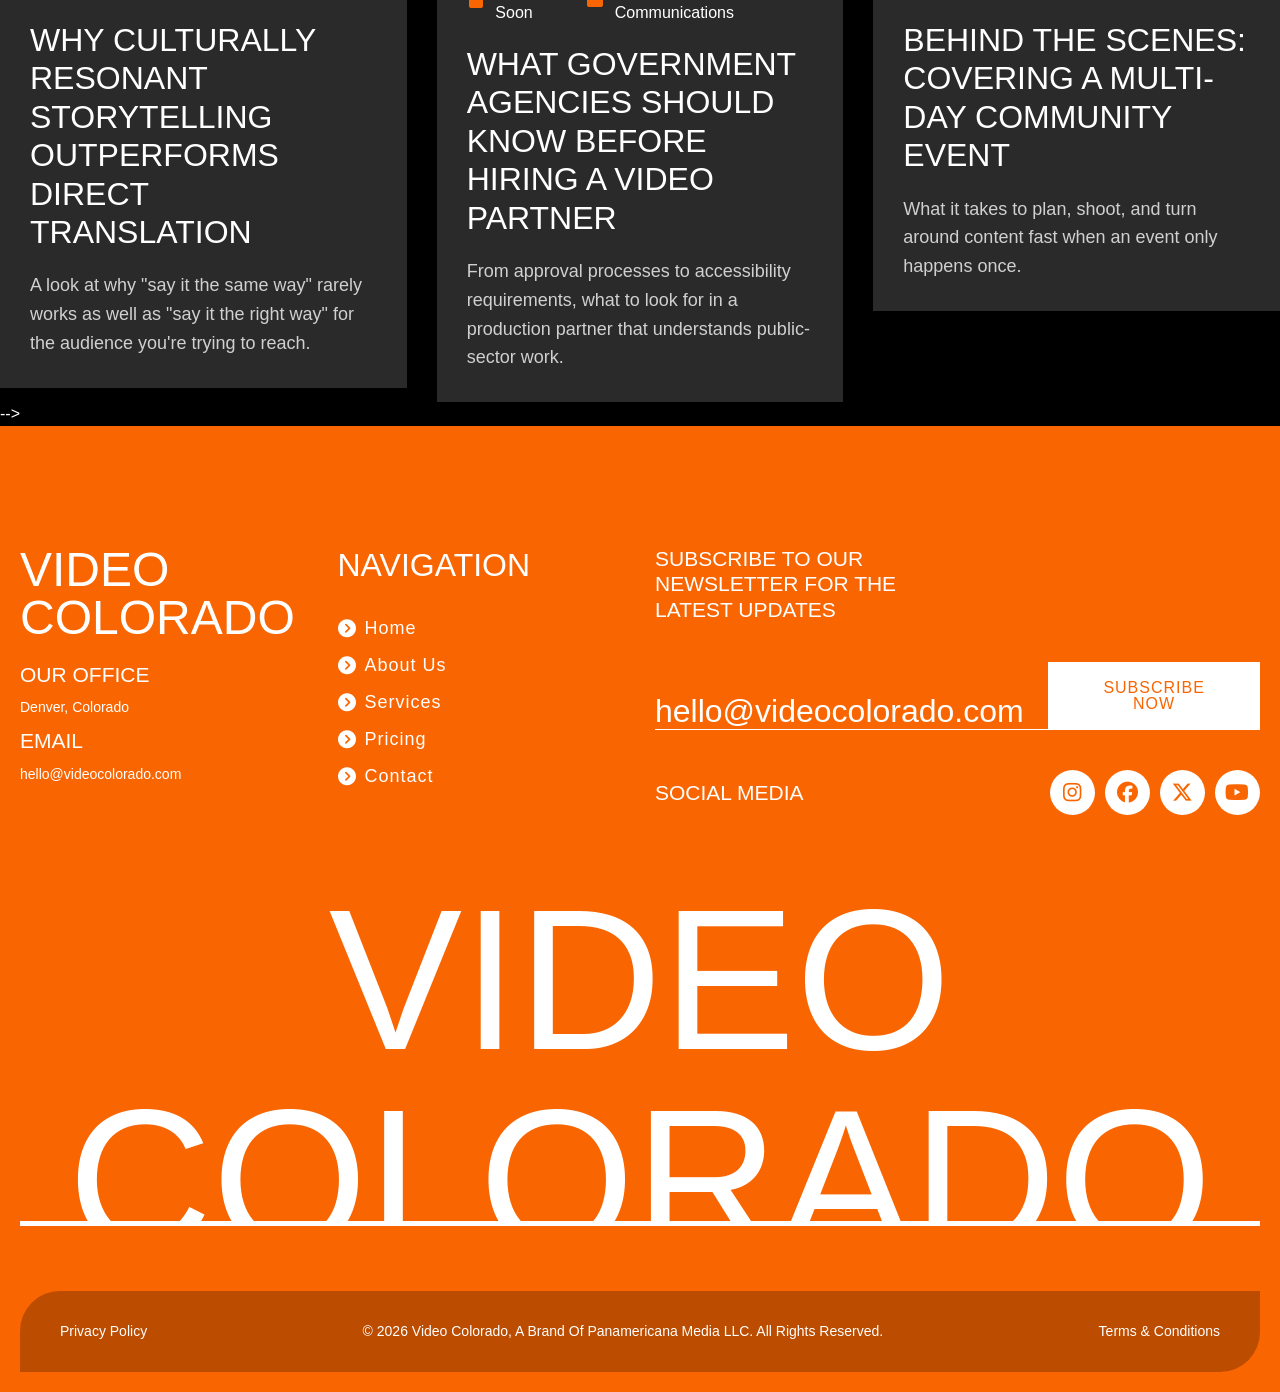
==== commit 0084a12f: "Update Pricing link text to 'How we work'" ====
--- a/index.html
+++ b/index.html
@@ -38,7 +38,7 @@
                                     <a class="nav-link" href="./services.html">Services</a>
                                 </li>
                                 <li class="nav-item">
-                                    <a class="nav-link" href="./pricing.html">Pricing</a>
+                                    <a class="nav-link" href="./pricing.html">How we work</a>
                                 </li>
                                 <li class="nav-item">
                                     <a class="nav-link" href="./contact.html">Contact Us</a>
@@ -147,8 +147,6 @@
                     </div>
                 </div>
             </div>
-        </div>
-
         <!-- Core Service Section -->
         <section class="section-core-service">
             <div class="hero-container overflow-visible">
--- a/assets/css/main.css
+++ b/assets/css/main.css
@@ -1106,14 +1106,23 @@
 /* 14. Banner Styles */
 
 .banner-home-video{
-    display: flex;
+
+    display: flex;
+
     flex-direction: row;
+
     align-items: flex-end;
-    min-height: 100vh;
-    padding: 120px 20px 0px 20px;
-    position: relative;
+
+    min-height: 760px;
+
+    padding: 100px 20px 0px 20px;
+
+    position: relative;
+
     overflow: hidden;
+
     z-index: 2;
+
 }
 
 .banner-home-video::before{
@@ -1121,7 +1130,12 @@
     position: absolute;
     inset: 0;
     background-color: transparent;
-    background-image: radial-gradient(at top left, #12121259 0%, var(--secondary) 100%);
+    background-image: linear-gradient(
+        to bottom,
+        rgba(0, 0, 0, 0.35) 0%,
+        rgba(0, 0, 0, 0.15) 40%,
+        rgba(0, 0, 0, 0.55) 100%
+    );
     z-index: 1;
 }
 
@@ -1131,7 +1145,7 @@
     justify-content: space-between;
     width: 100%;
     height: 100%;
-    padding-bottom: 80px;
+    padding-bottom: 50px;
 }
 
 #banner-video-background {
@@ -2290,9 +2304,17 @@
     display: flex;
     flex-direction: column;
     justify-content: flex-end;
-    min-height: 600px;
     align-items: flex-end;
-    padding-bottom: 80px;
+    position: relative;
+    overflow: hidden;
+    z-index: 1;
+    min-height: 350px;
+    padding-top: 120px;
+    padding-bottom: 30px;
+}
+
+.testimonial-card-container{
+    padding: 0px 20px 80px 20px;
     position: relative;
     overflow: hidden;
     z-index: 1;
@@ -2315,7 +2337,11 @@
     content: "";
     position: absolute;
     background-color: transparent;
-    background-image: linear-gradient(180deg, var(--accent-color-4) 30%, var(--secondary) 94%);
+    background-image: linear-gradient(
+        180deg,
+        var(--accent-color-4) 30%,
+        var(--secondary) 94%
+    );
     width: 100%;
     height: 100%;
     top: 0;
@@ -2334,13 +2360,6 @@
     margin-right: auto;
 }
 
-.testimonial-card-container{
-    padding: 0px 20px 120px 20px;
-    position: relative;
-    overflow: hidden;
-    z-index: 1;
-}
-
 .testimonial-card-wrapper {
     position: absolute;
     min-height: 100%;
@@ -2360,7 +2379,11 @@
     width: 100%;
     height: 100%;
     background-color: transparent;
-    background-image: linear-gradient(180deg, var(--accent-color-4) 0%, var(--secondary) 89%);
+    background-image: linear-gradient(
+        180deg,
+        var(--accent-color-4) 0%,
+        var(--secondary) 89%
+    );
     z-index: -1;
 }
 
@@ -2380,7 +2403,6 @@
     text-transform: uppercase;
     line-height: 1.2em;
 }
-
 /* 29. Pricing Style */
 
 .pricing-content-container{
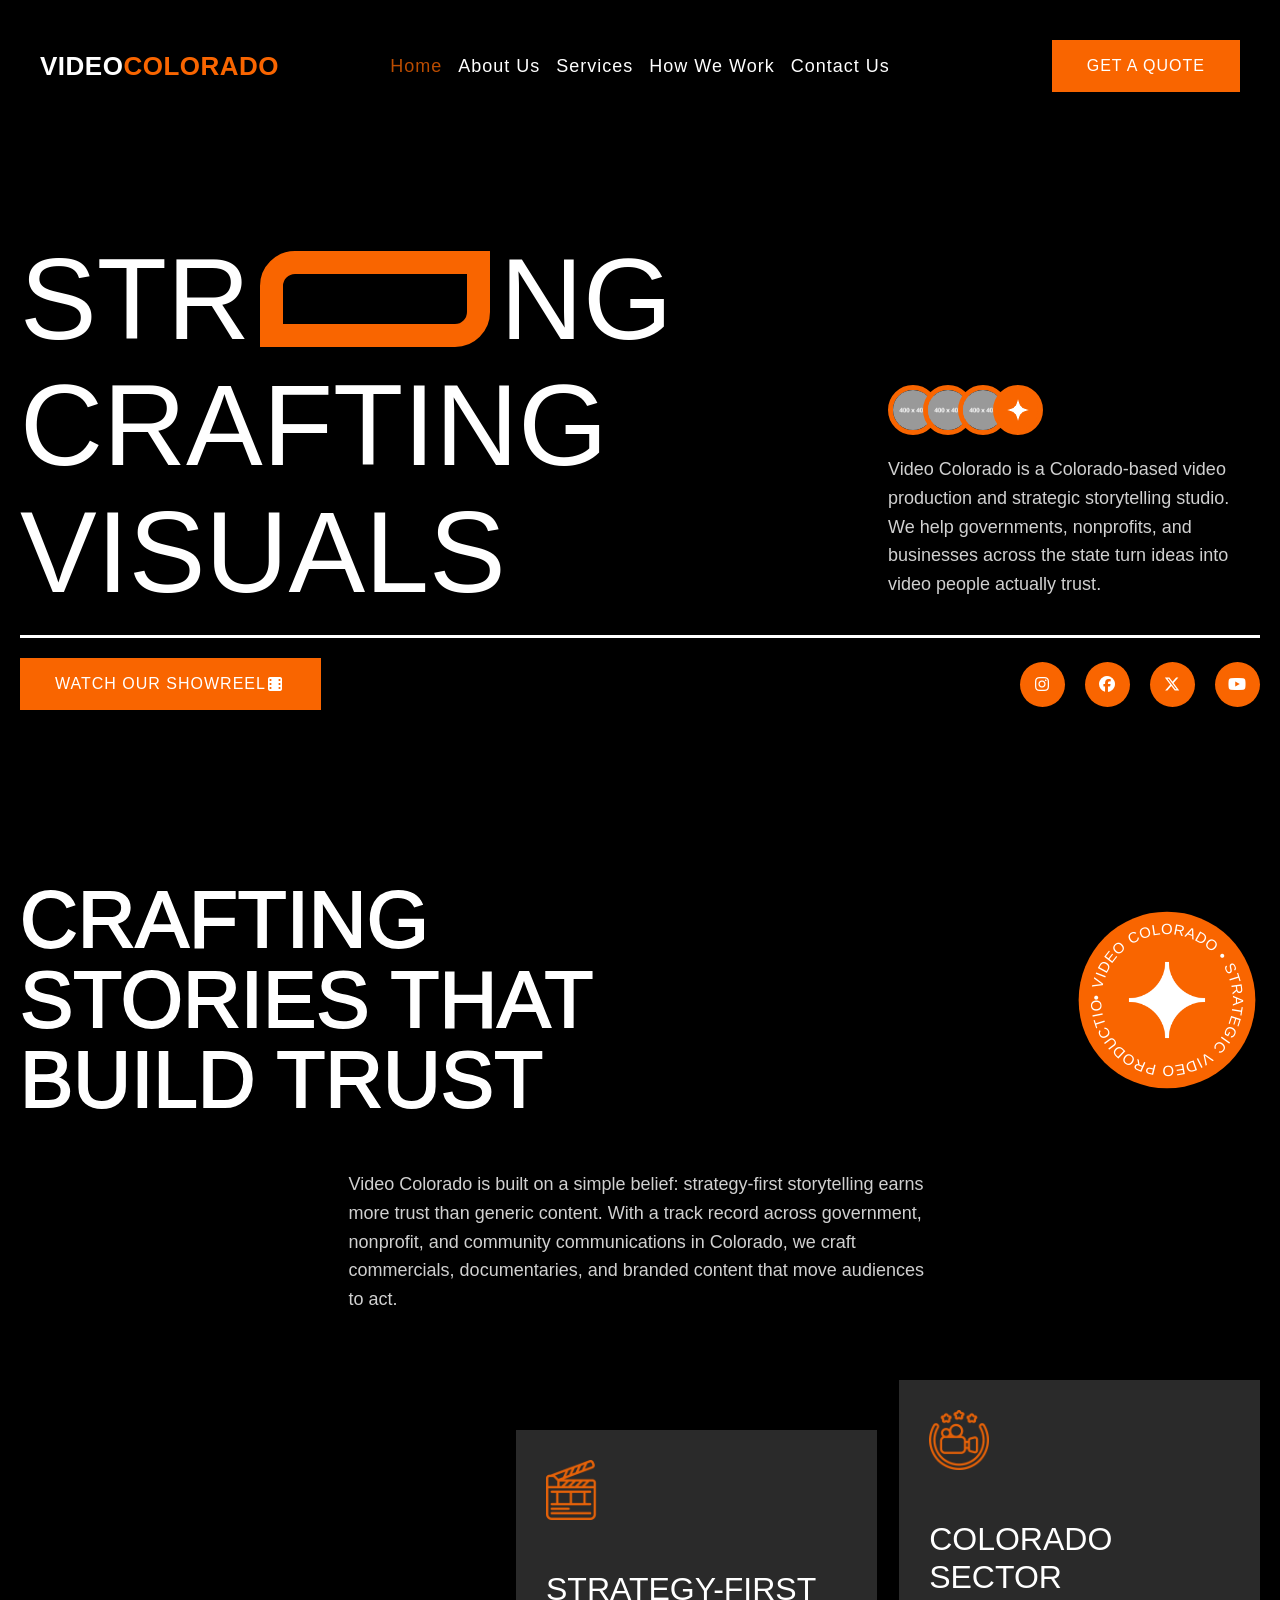
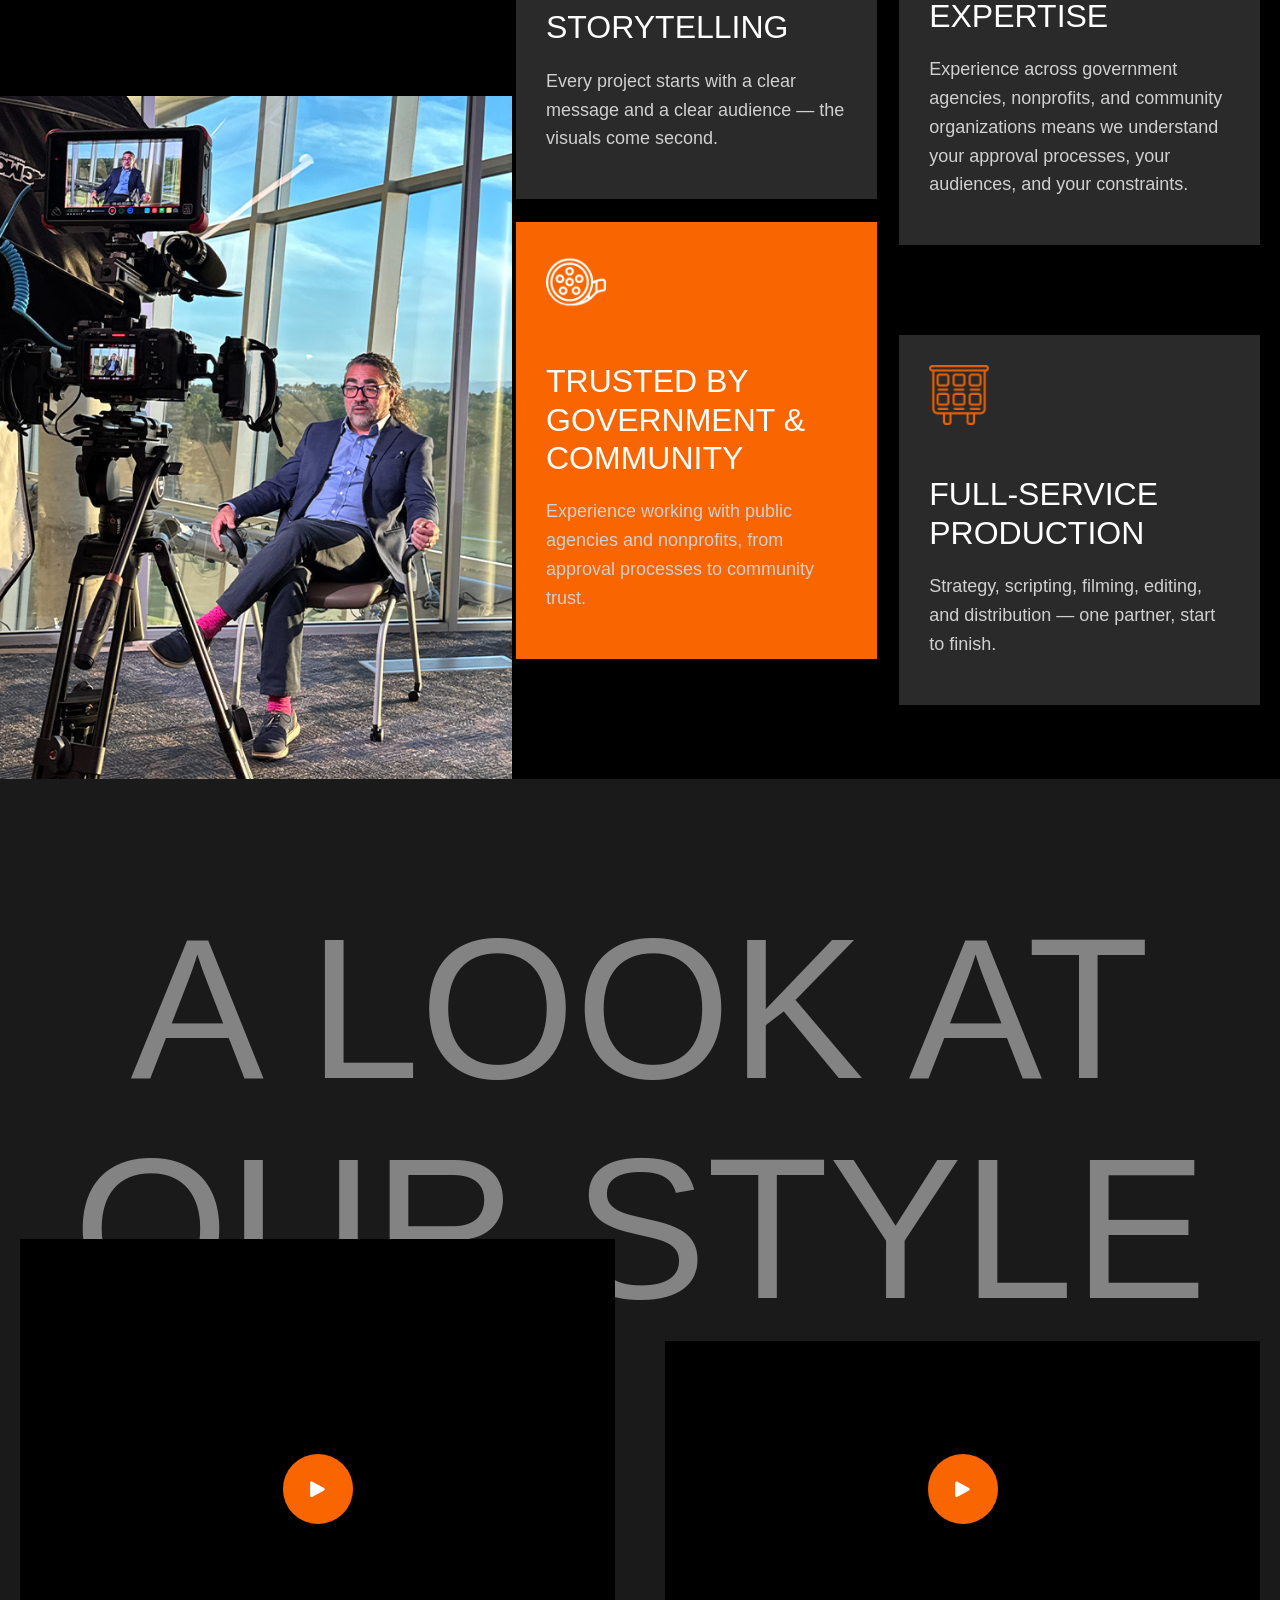
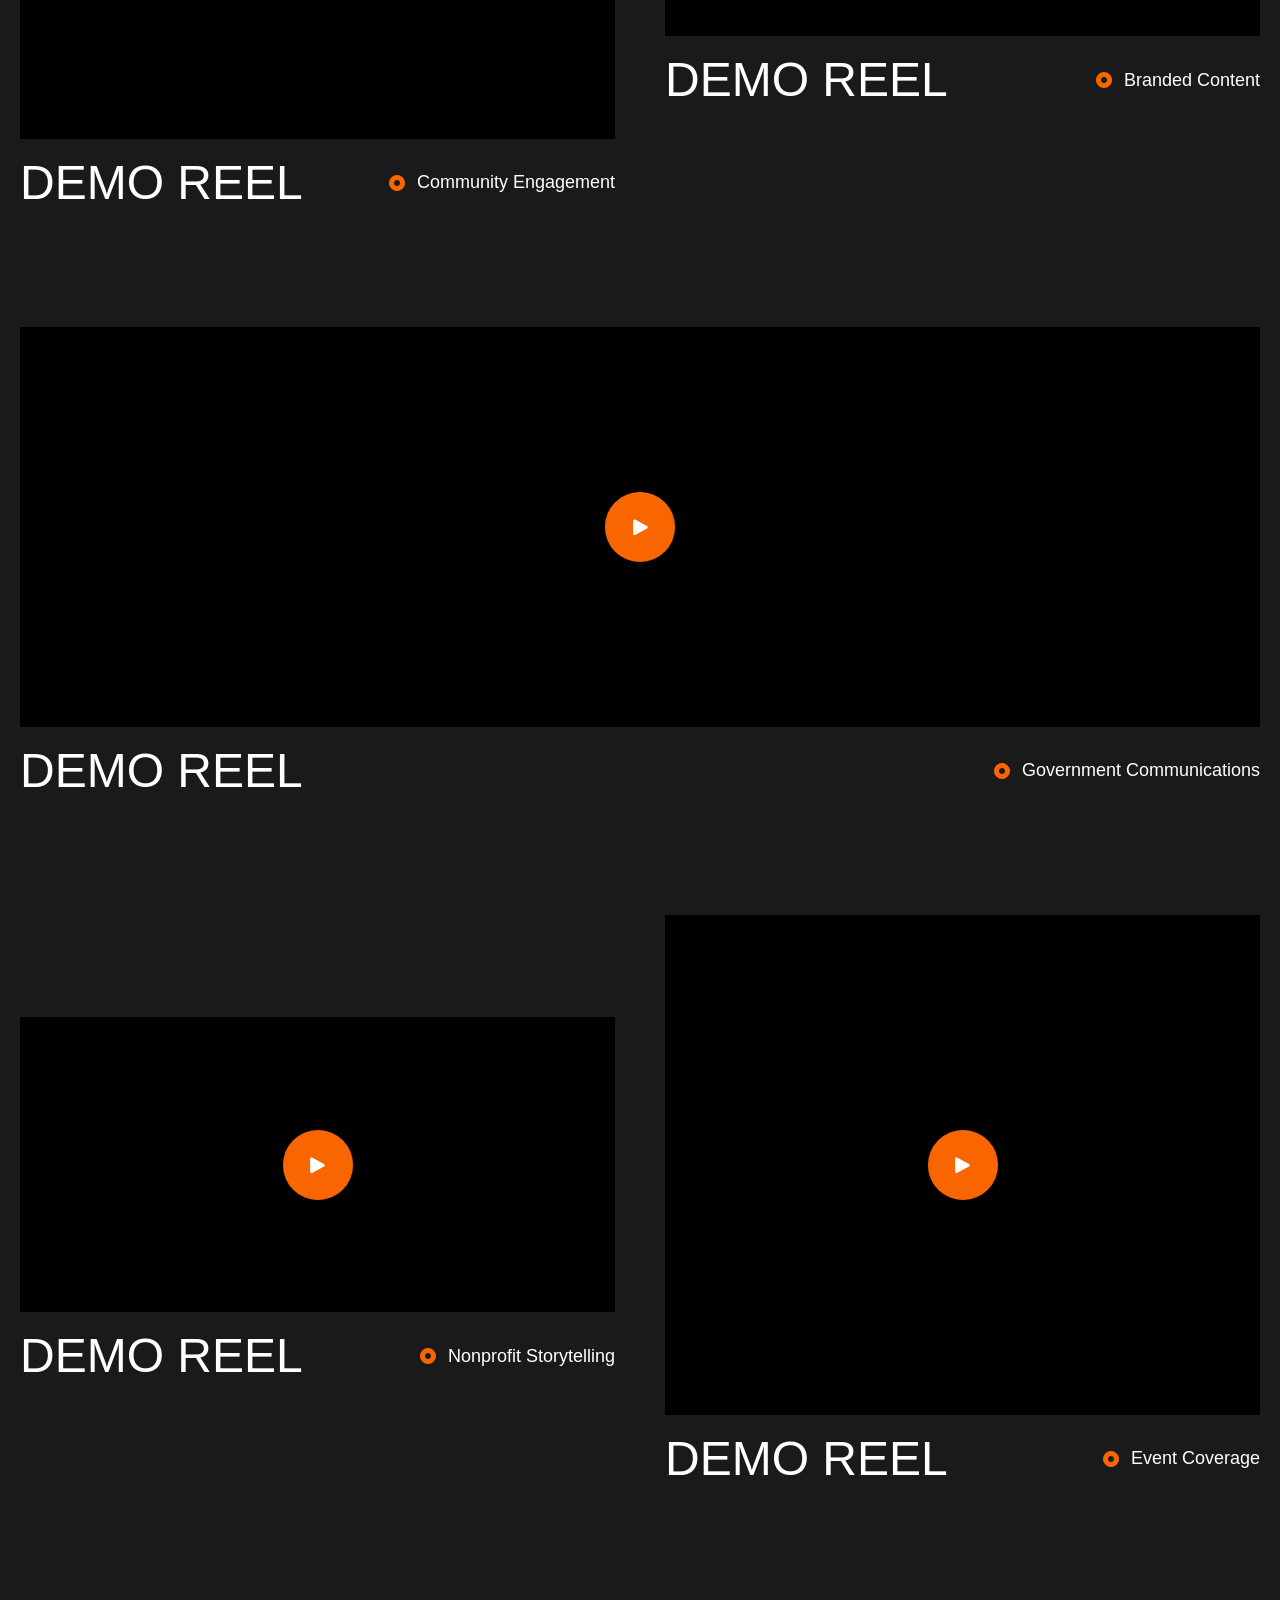
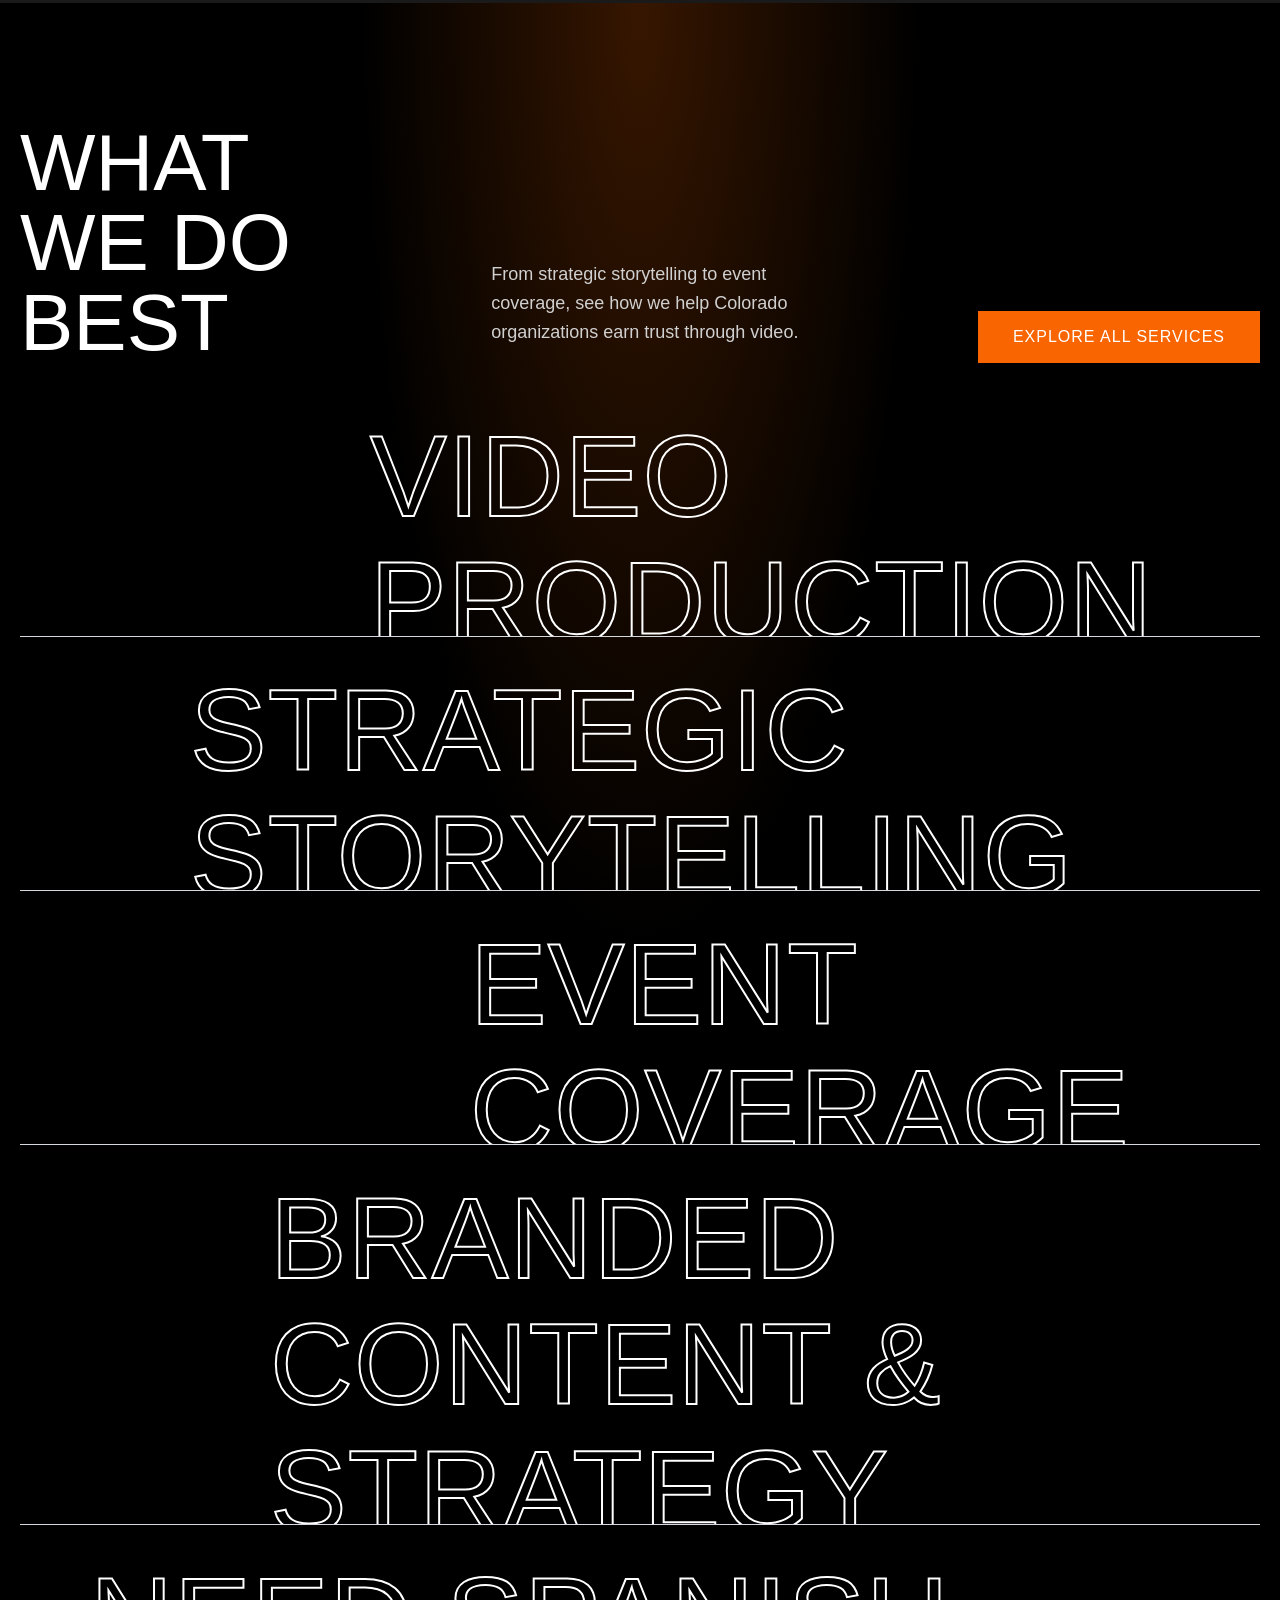
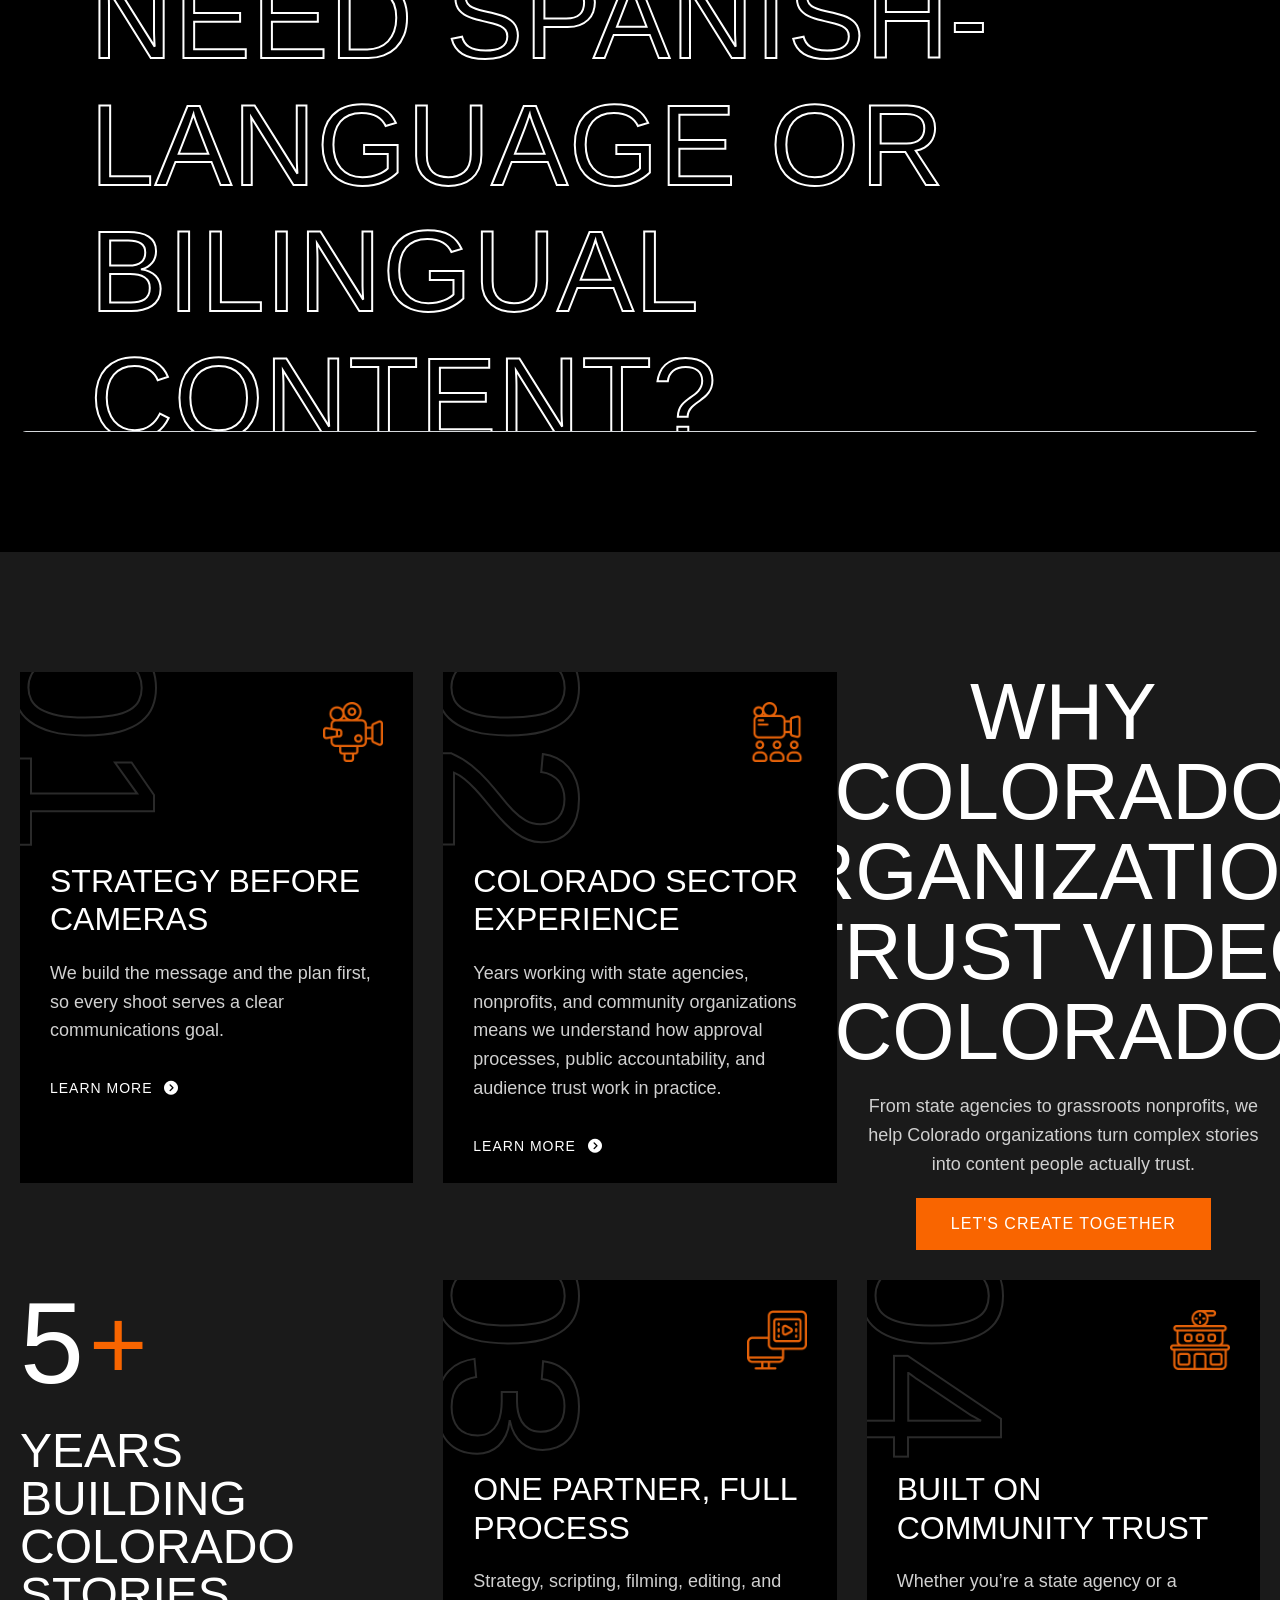
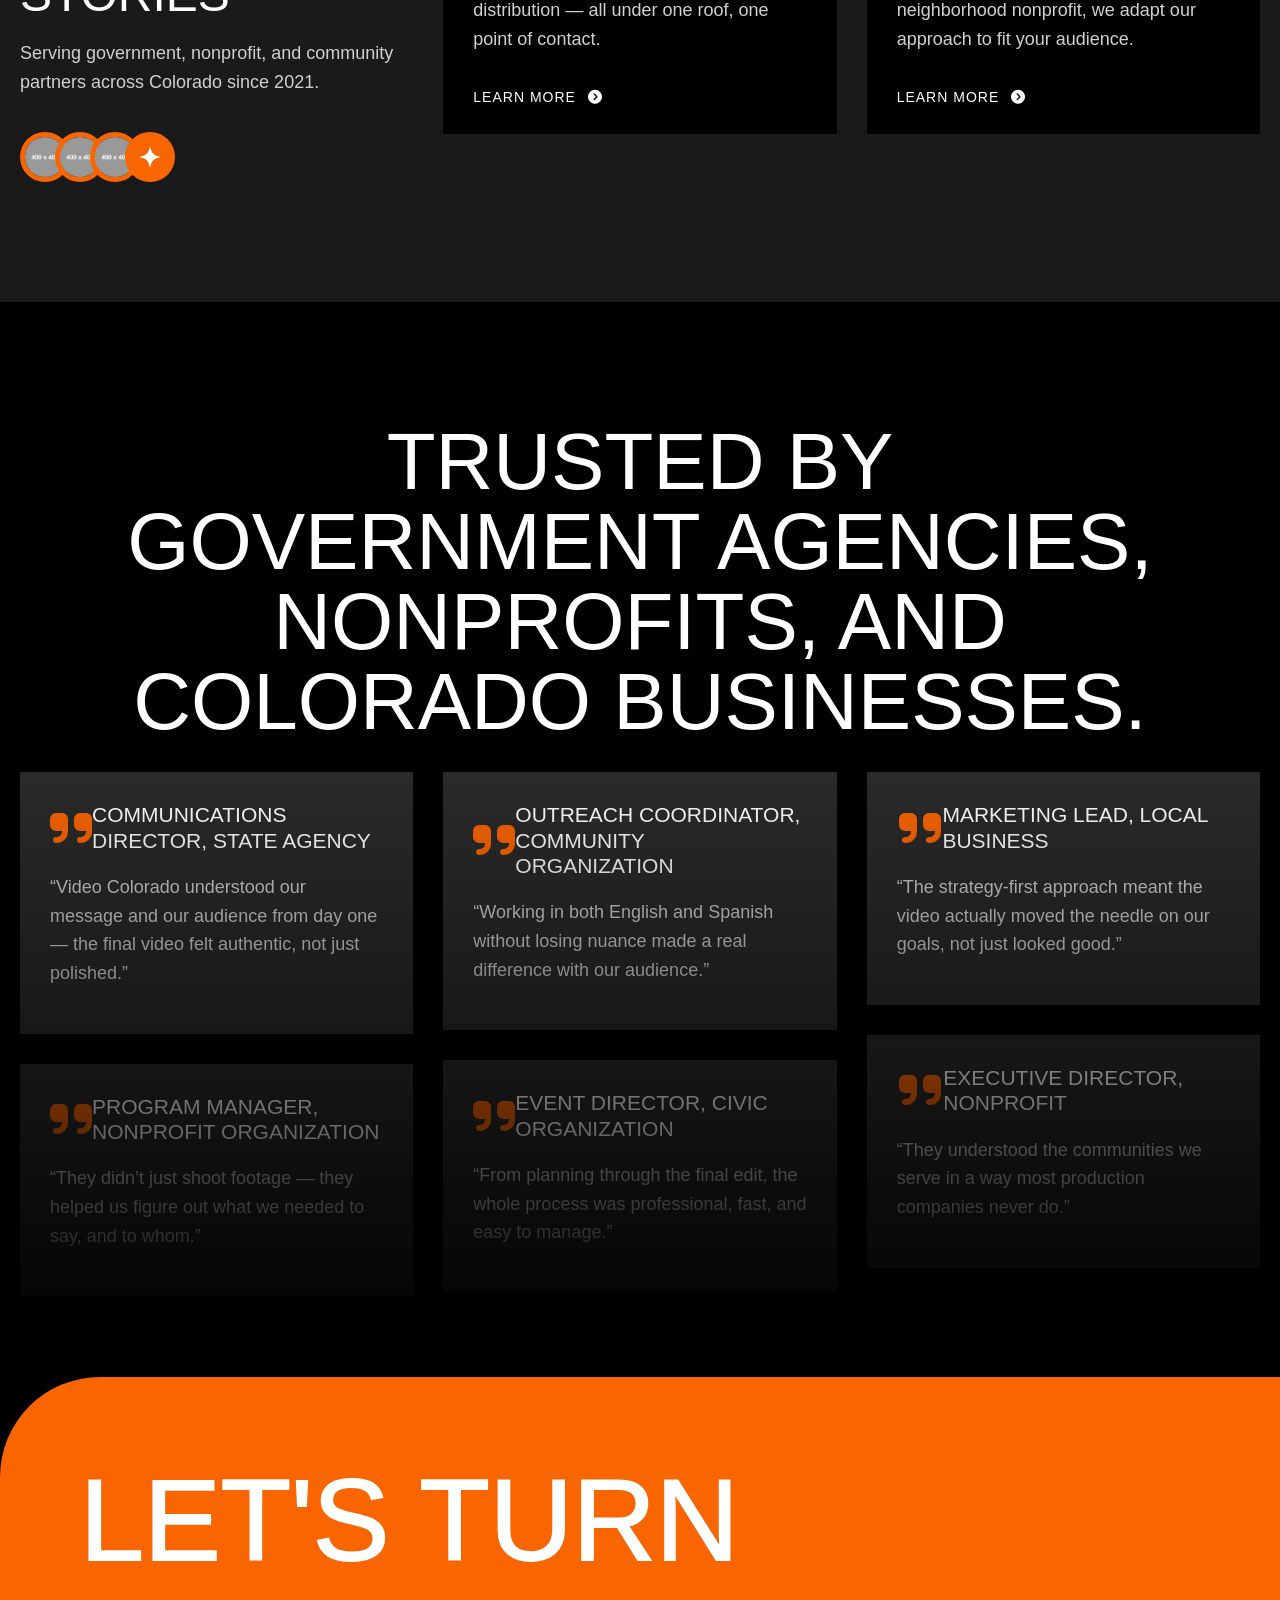
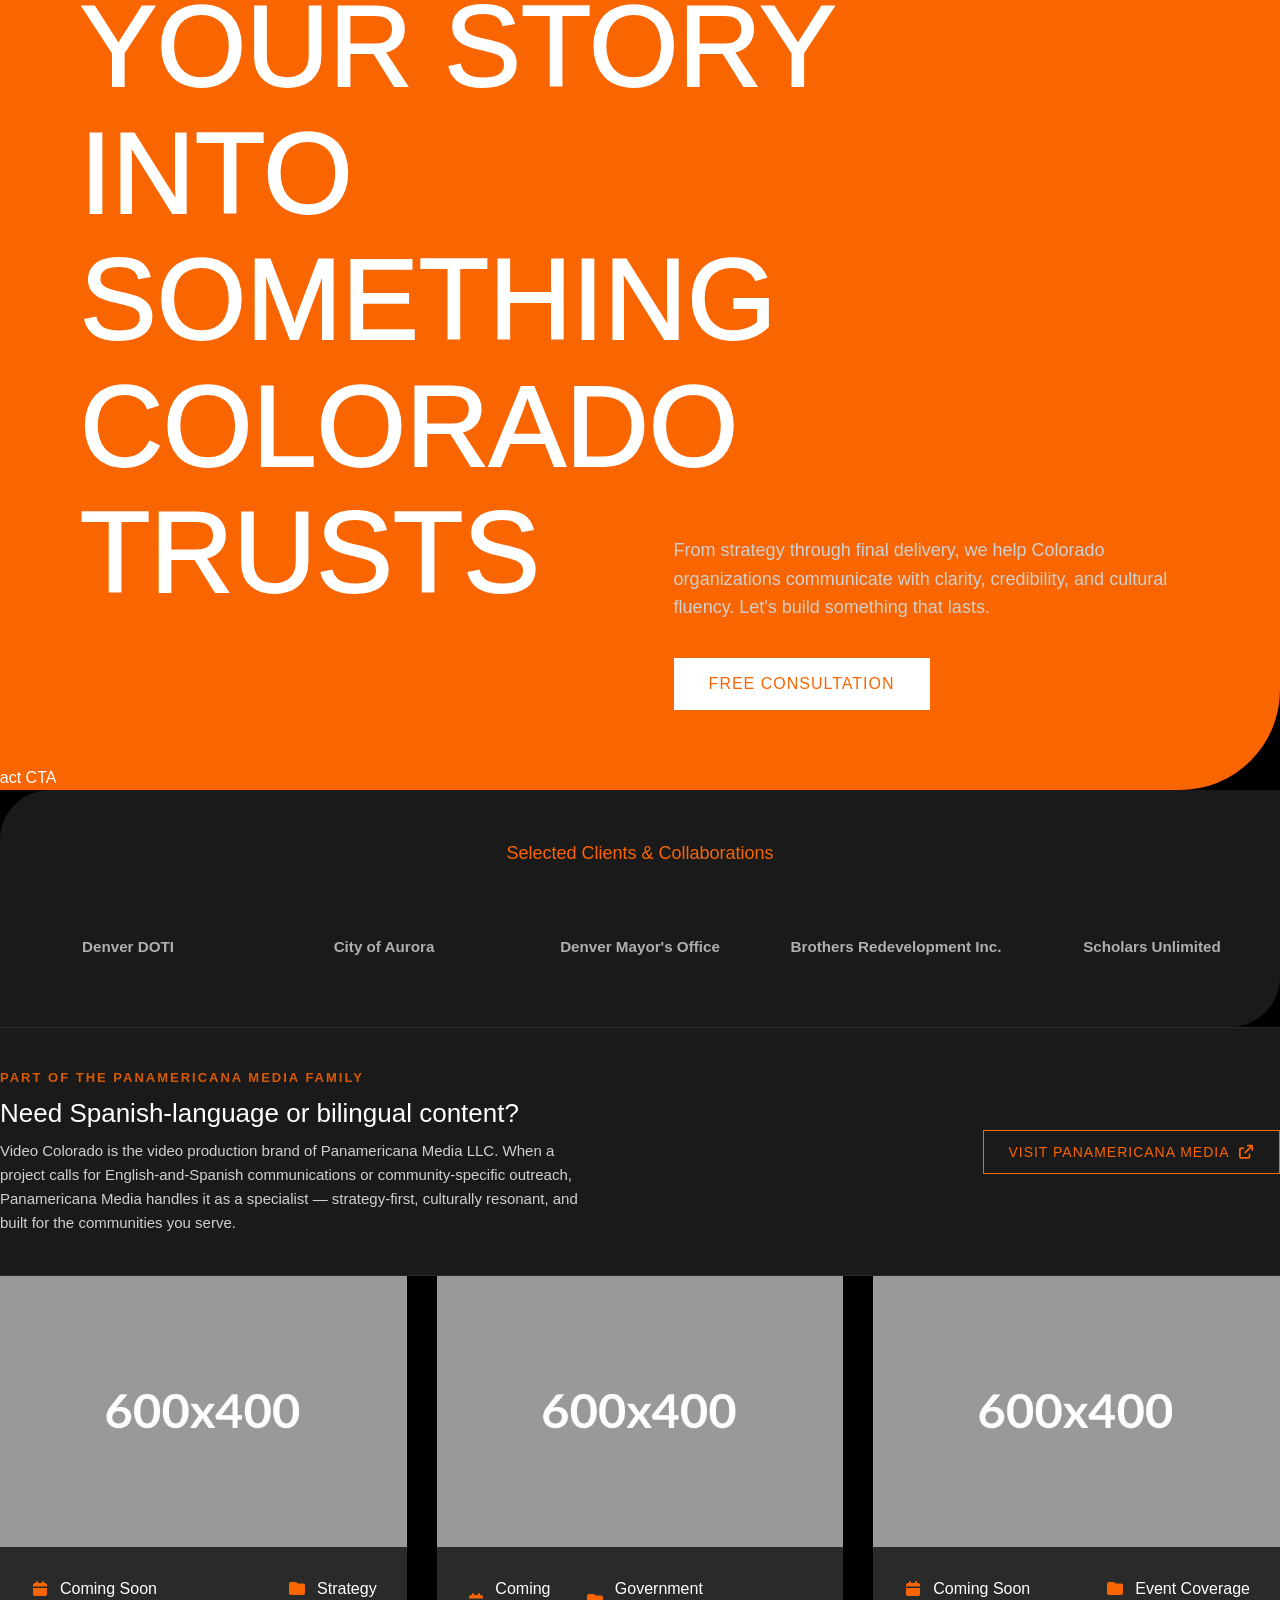
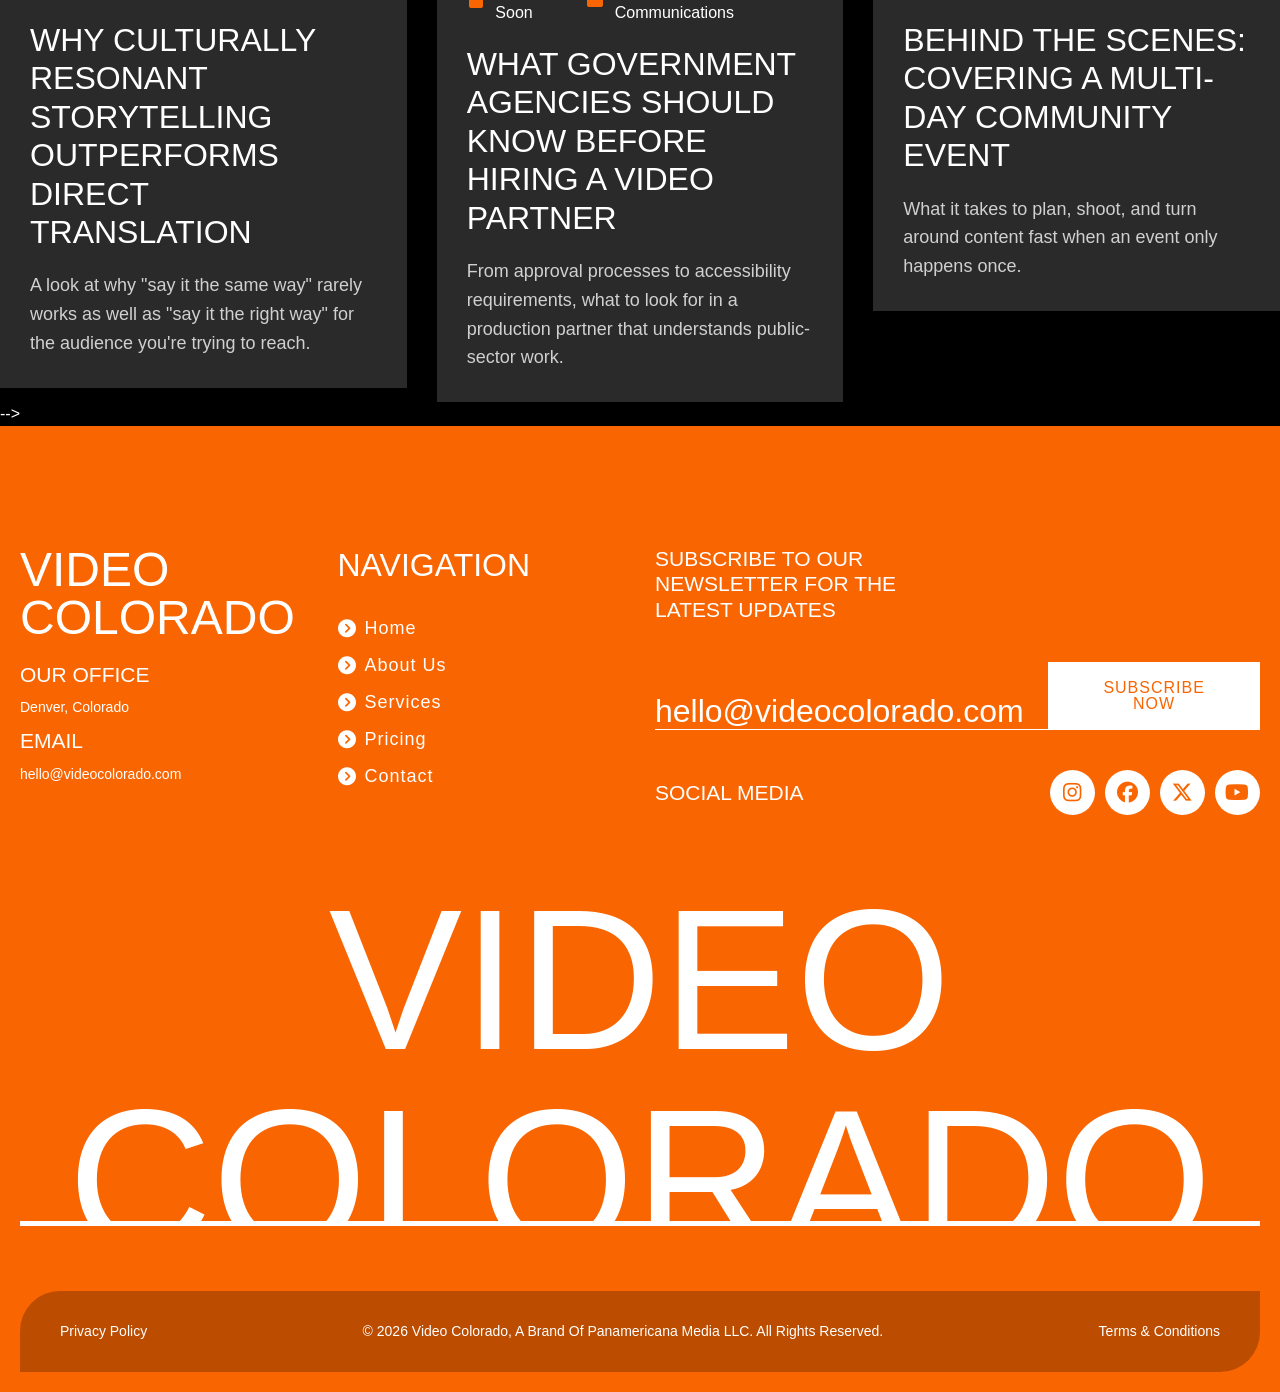
==== commit 54dcdd62: "Update image source in index.html" ====
--- a/index.html
+++ b/index.html
@@ -38,7 +38,7 @@
                                     <a class="nav-link" href="./services.html">Services</a>
                                 </li>
                                 <li class="nav-item">
-                                    <a class="nav-link" href="./pricing.html">How we work</a>
+                                    <a class="nav-link" href="./how-we-work.html">How we work</a>
                                 </li>
                                 <li class="nav-item">
                                     <a class="nav-link" href="./contact.html">Contact Us</a>
@@ -247,7 +247,7 @@
             
                 <!-- Right Floating Image -->
                 <div class="core-service-image">
-                <img src="./assets/images/dummy-img-600x800.jpg" alt="Photographer working with camera" class="img-fluid">
+                <img src="./assets/images/600x800.jpg" alt="Photographer working with camera" class="img-fluid">
                 </div>
             </div>
         </section>
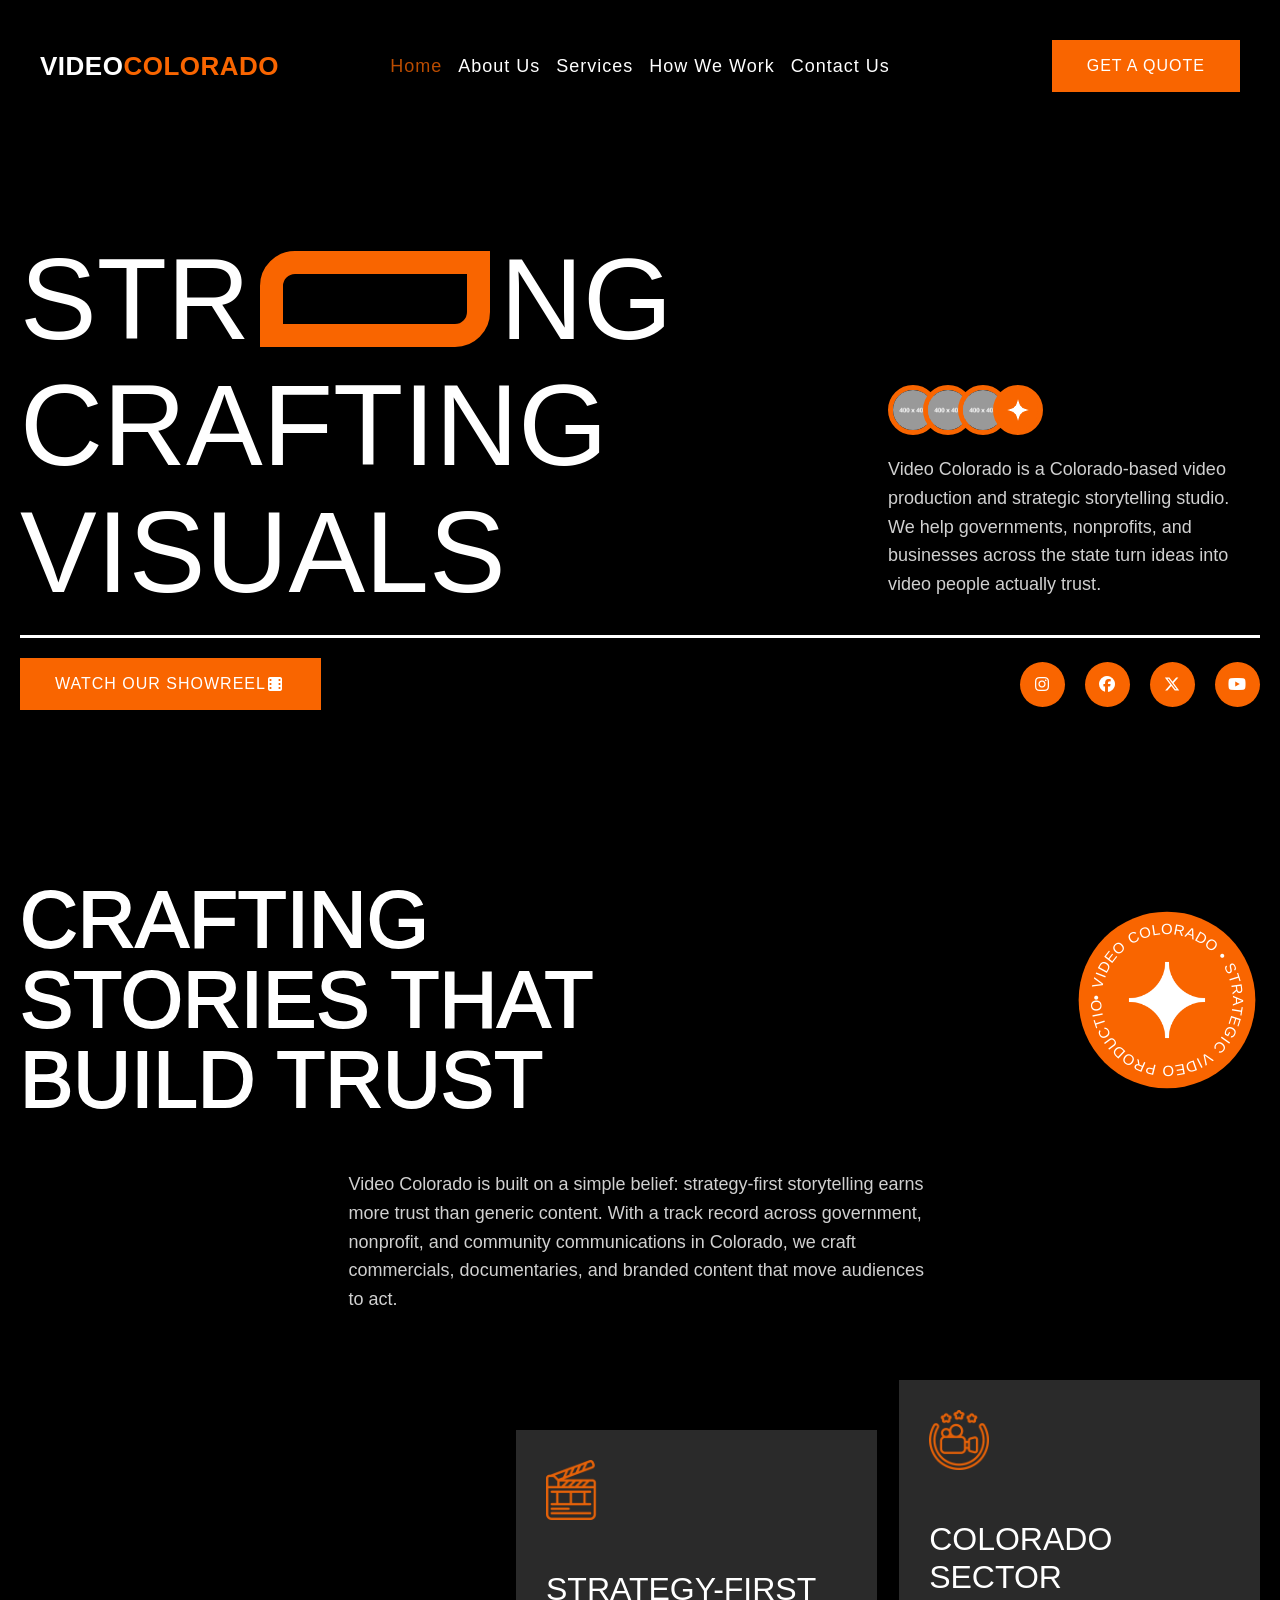
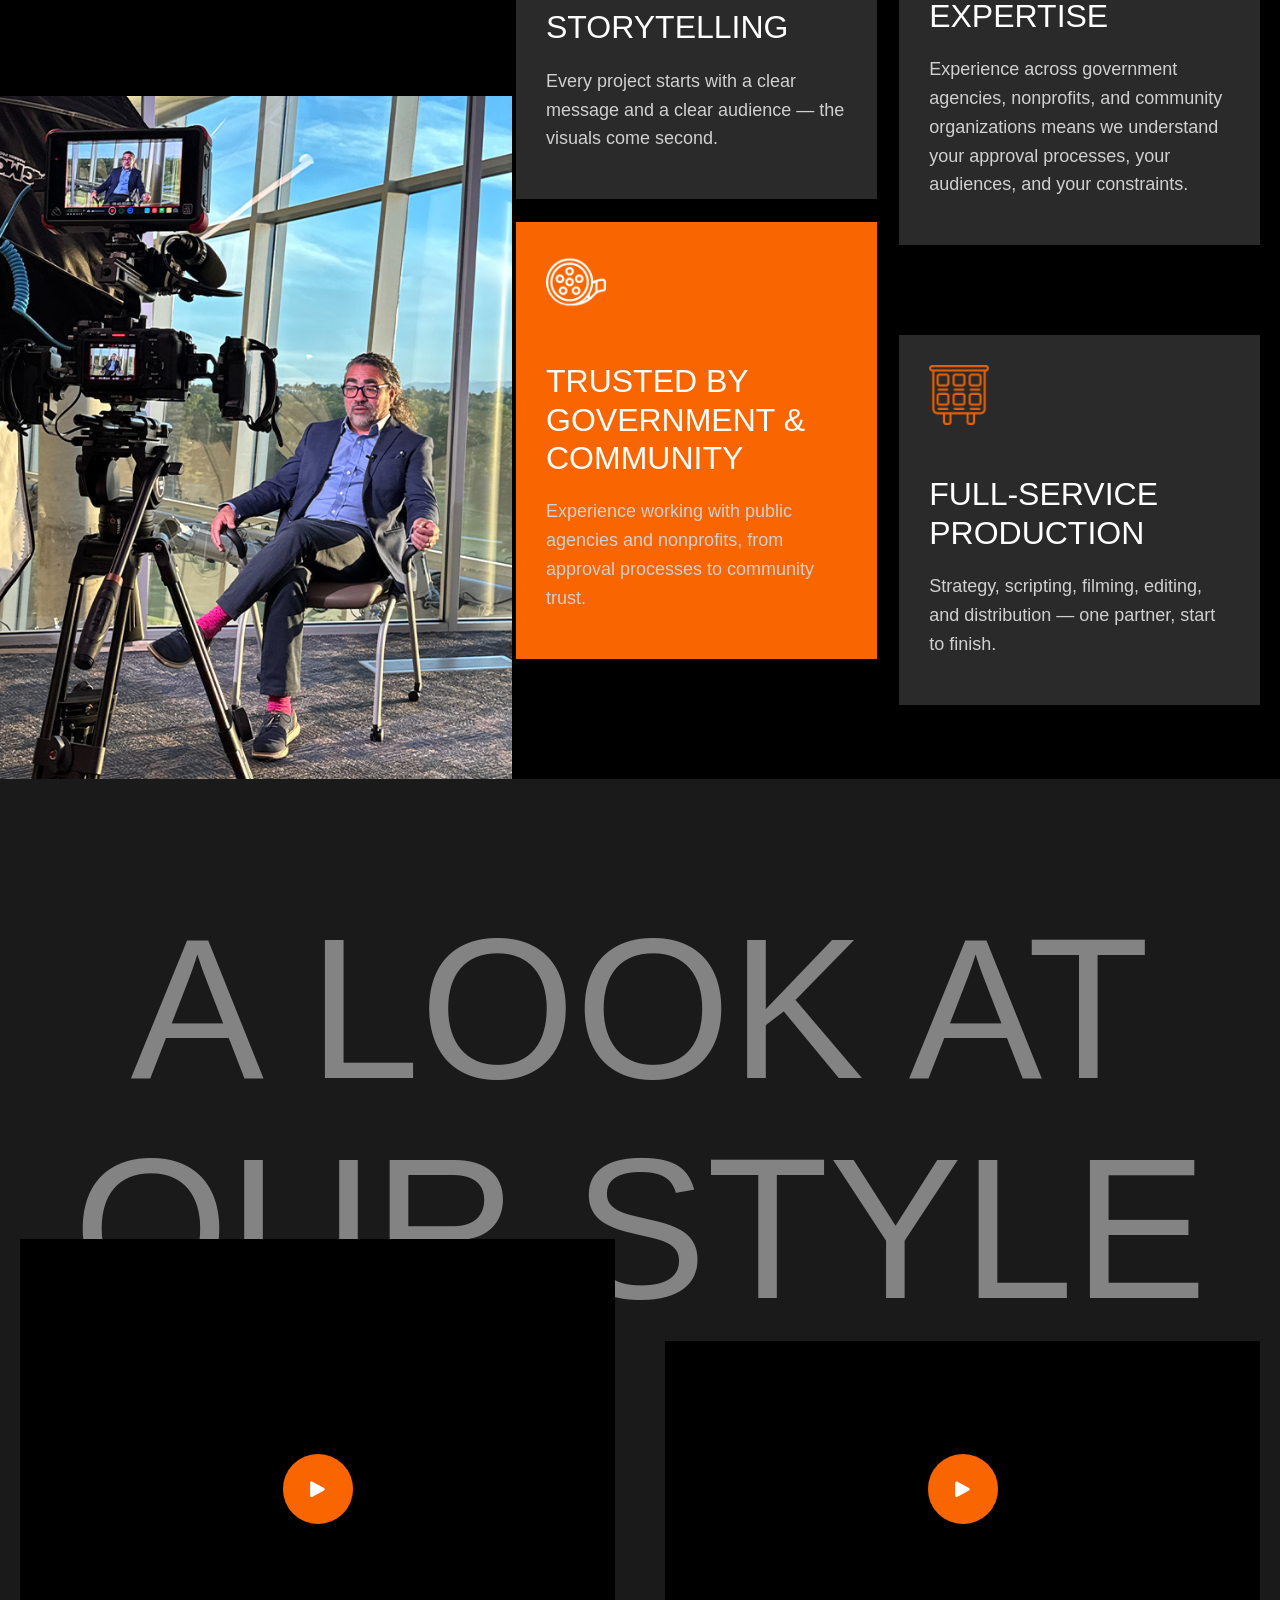
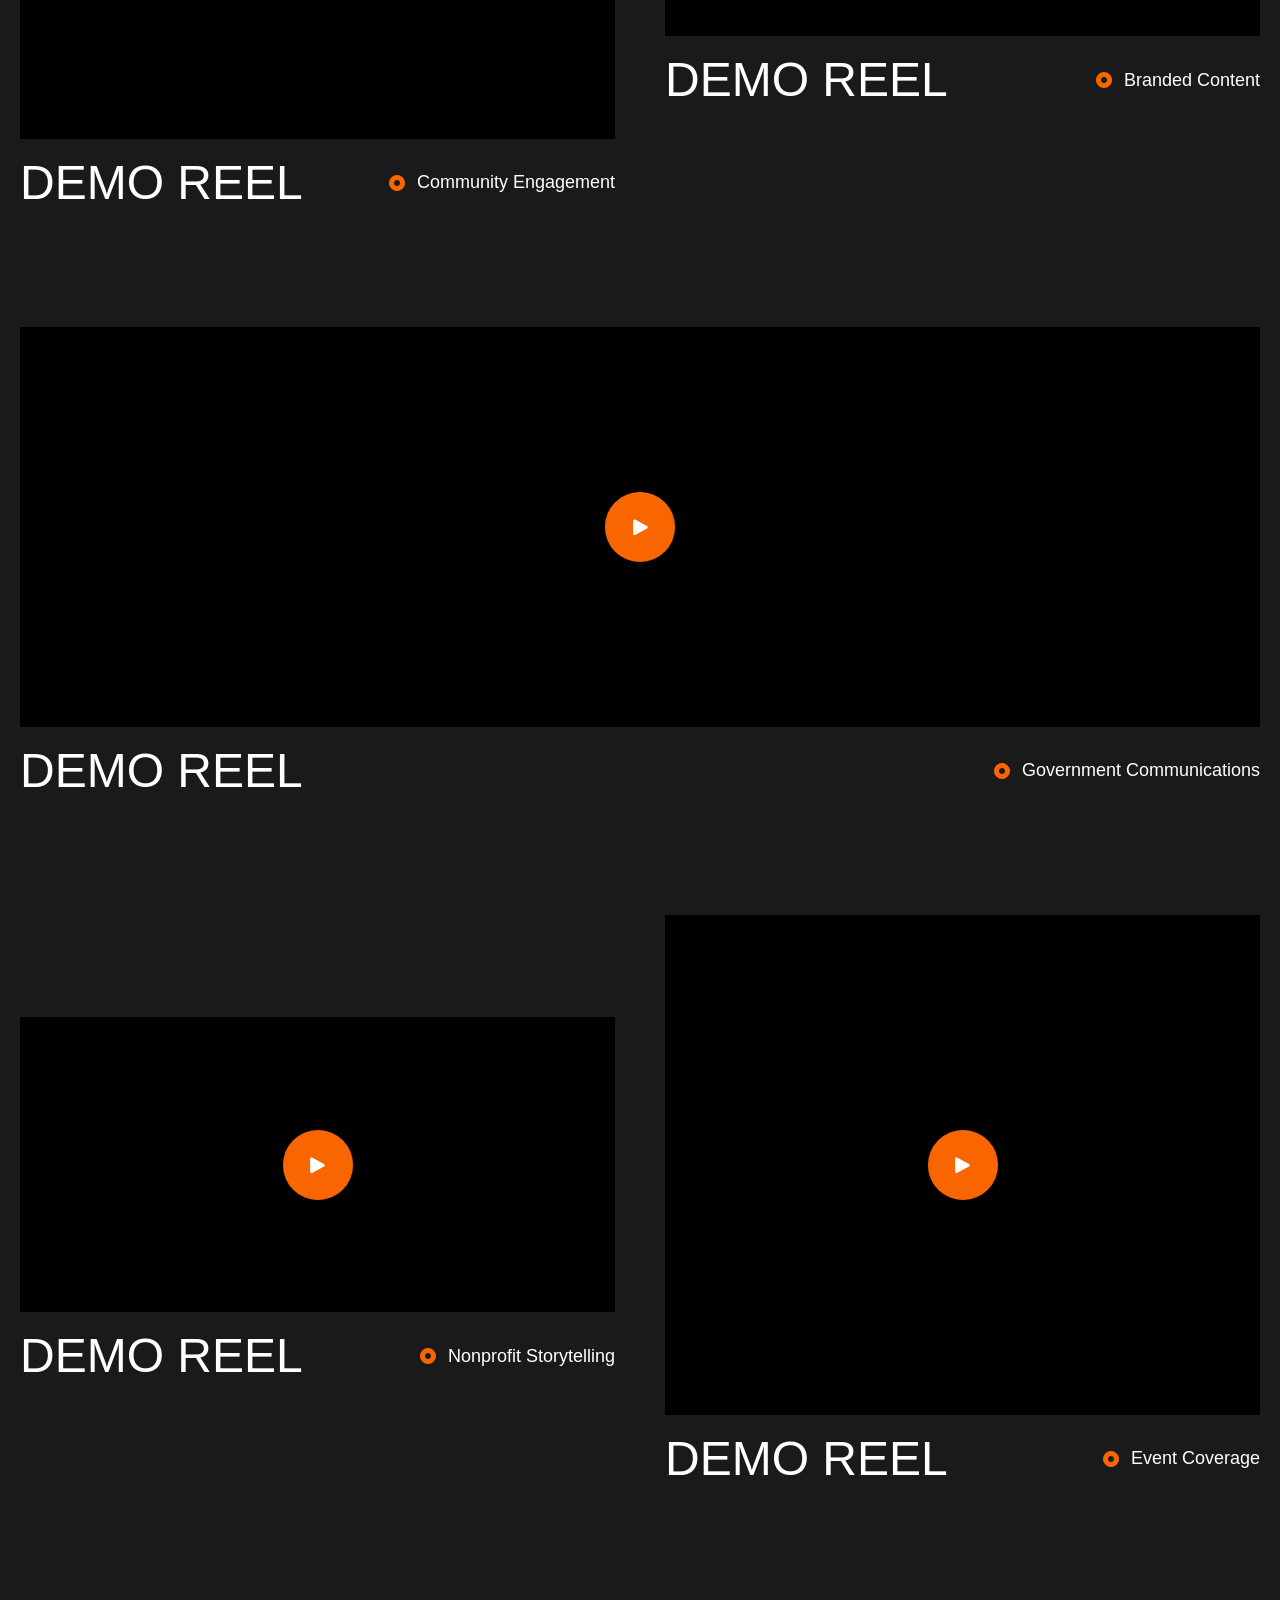
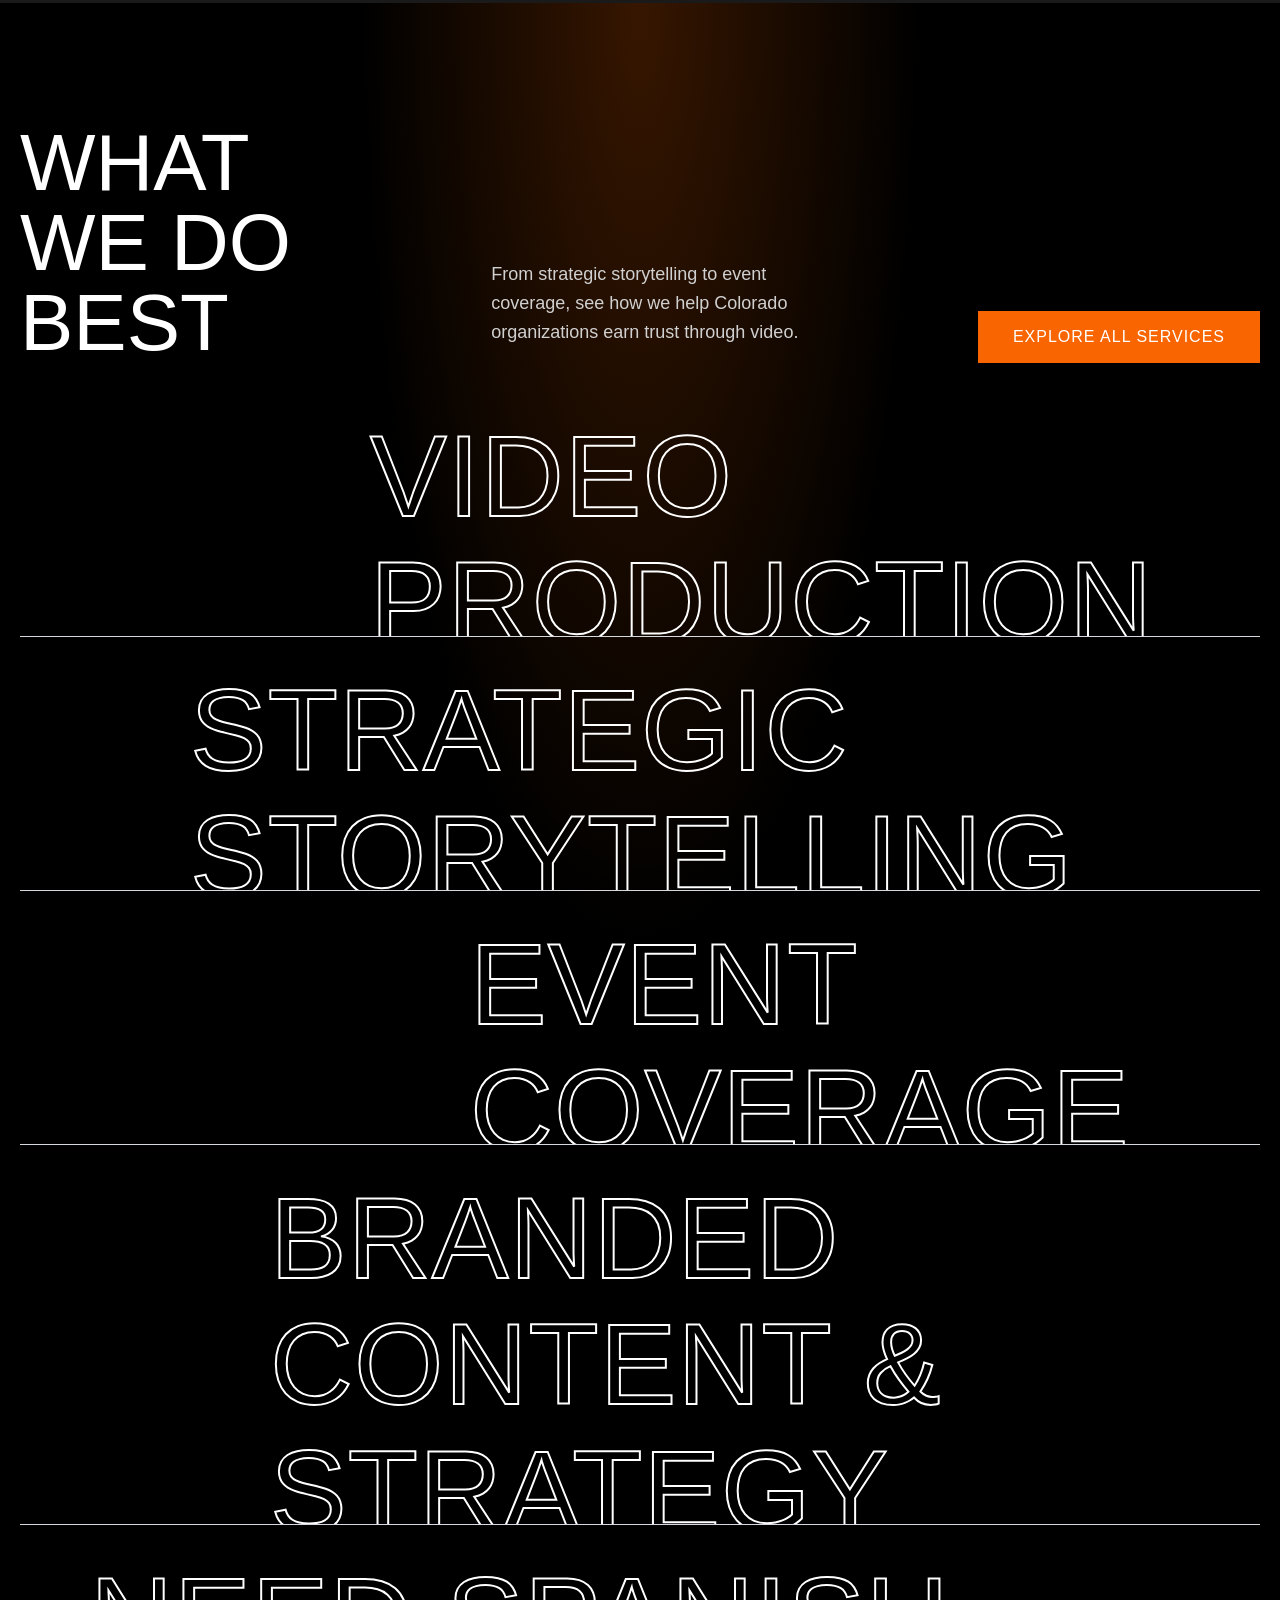
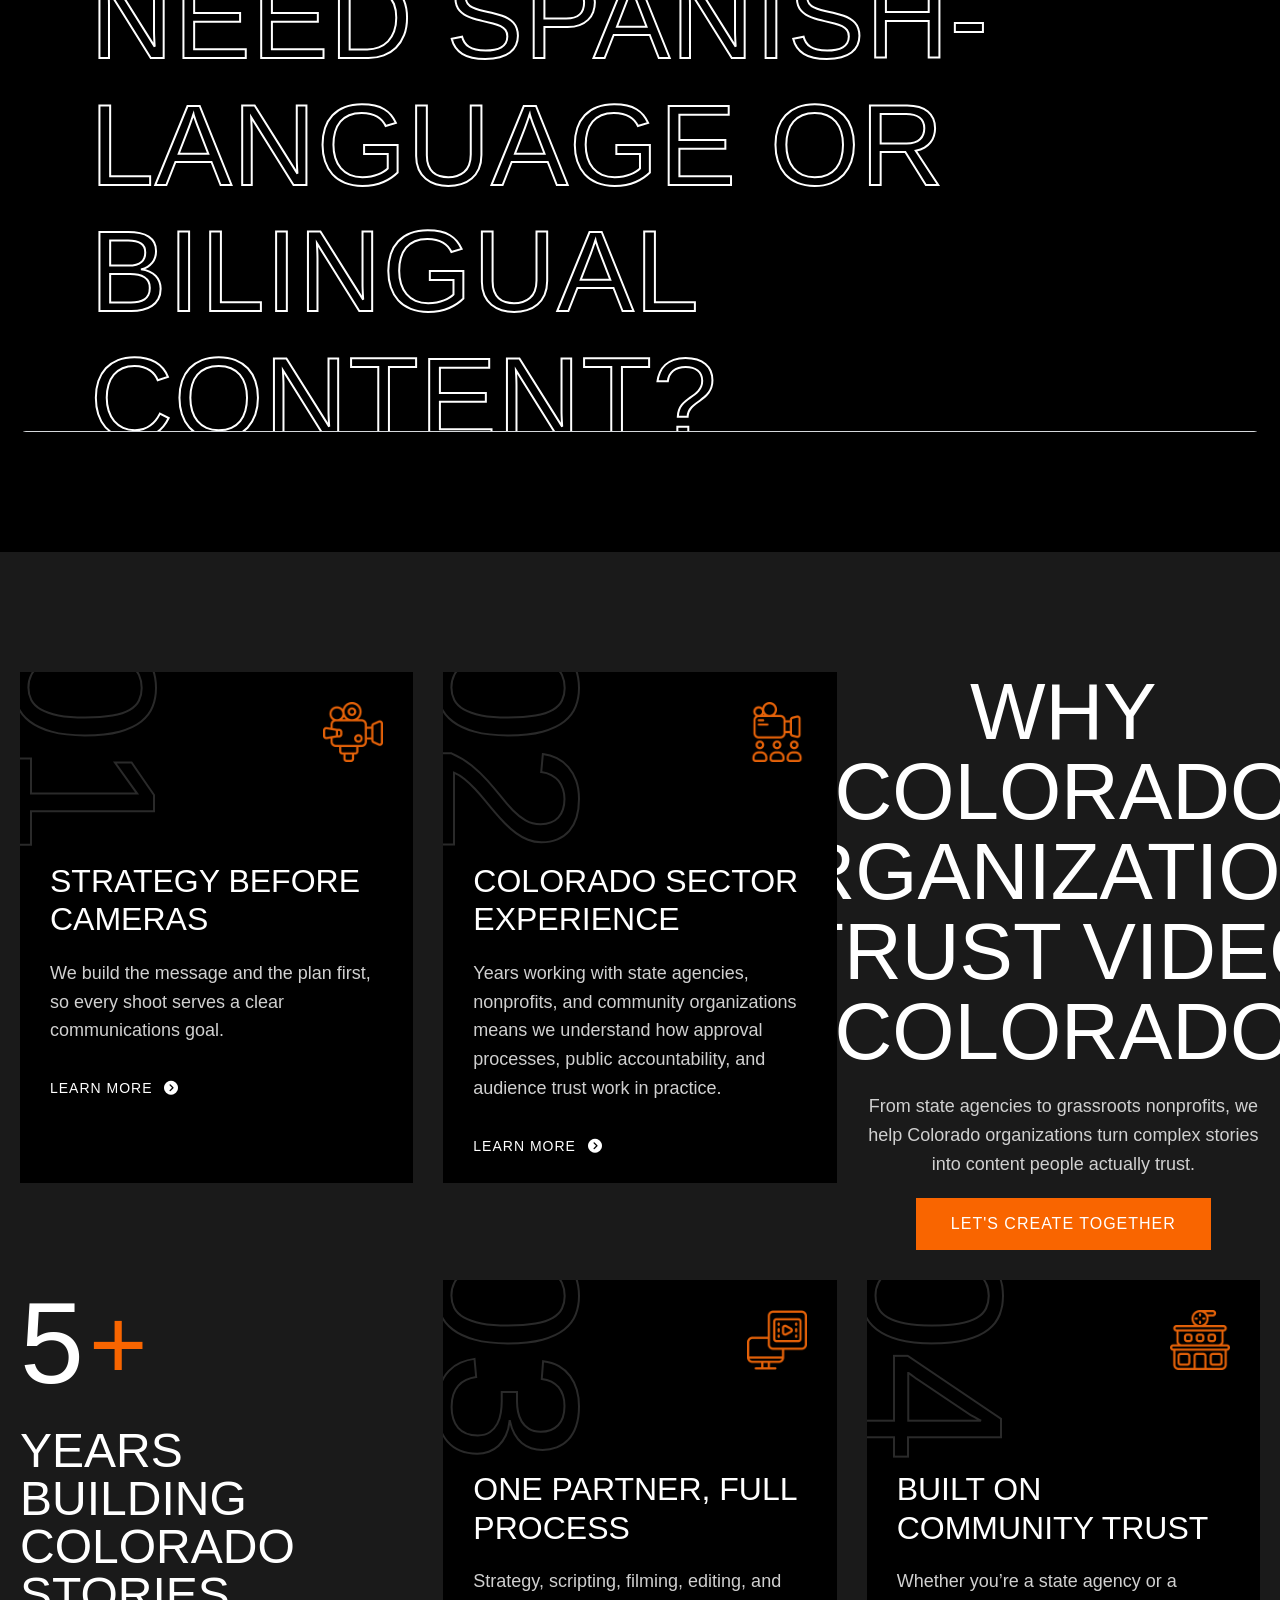
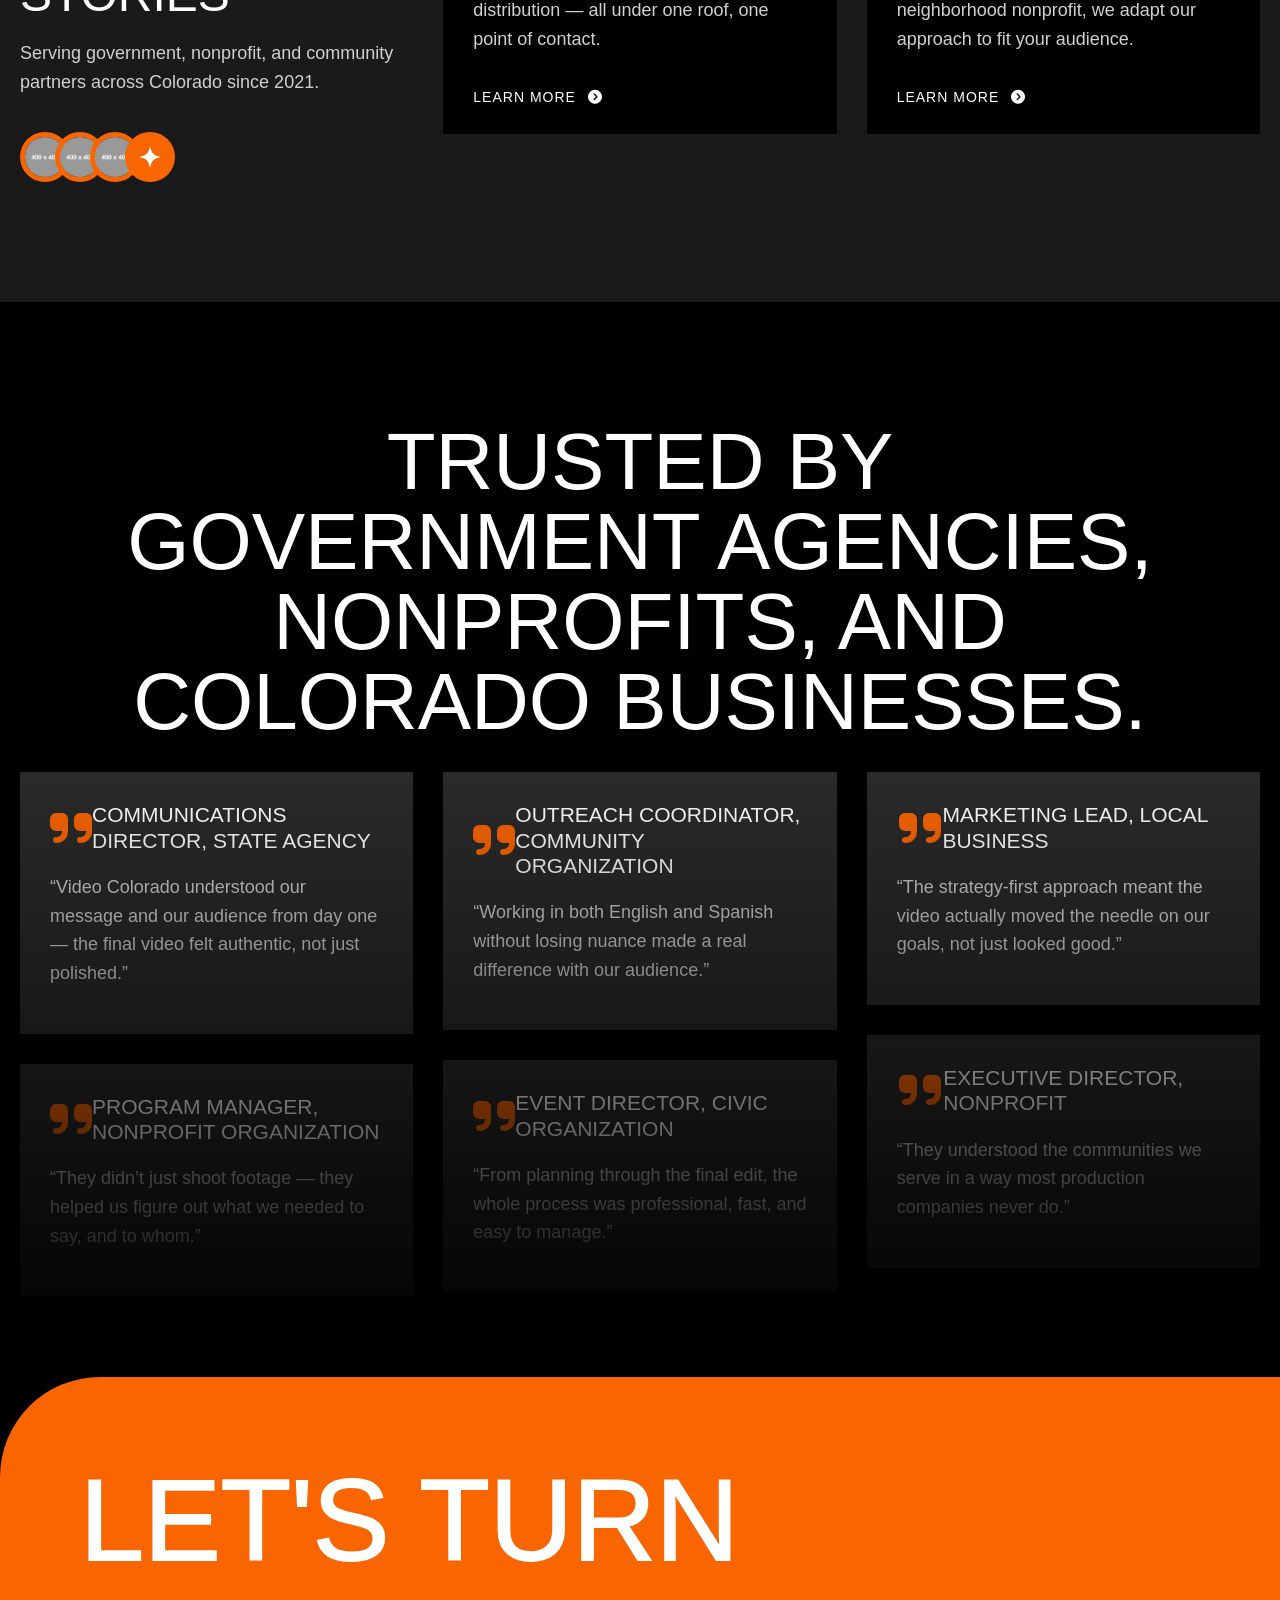
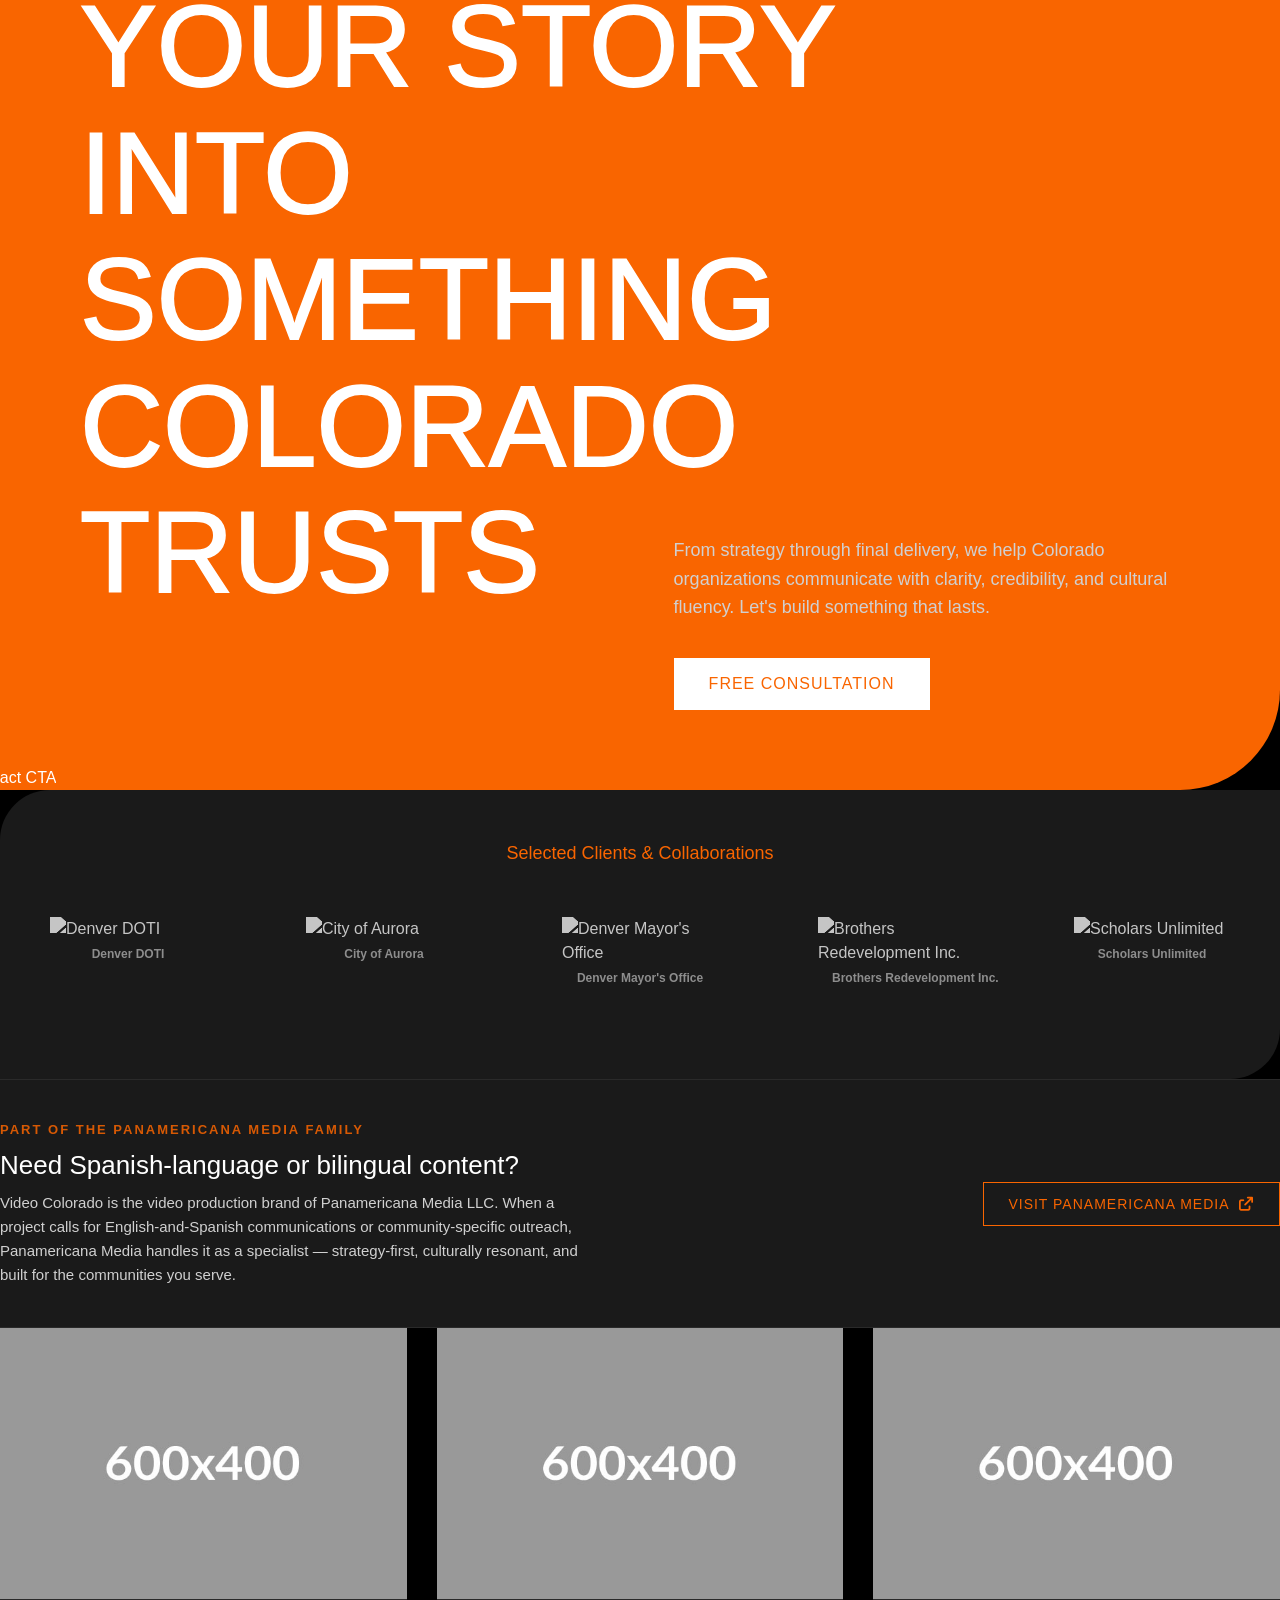
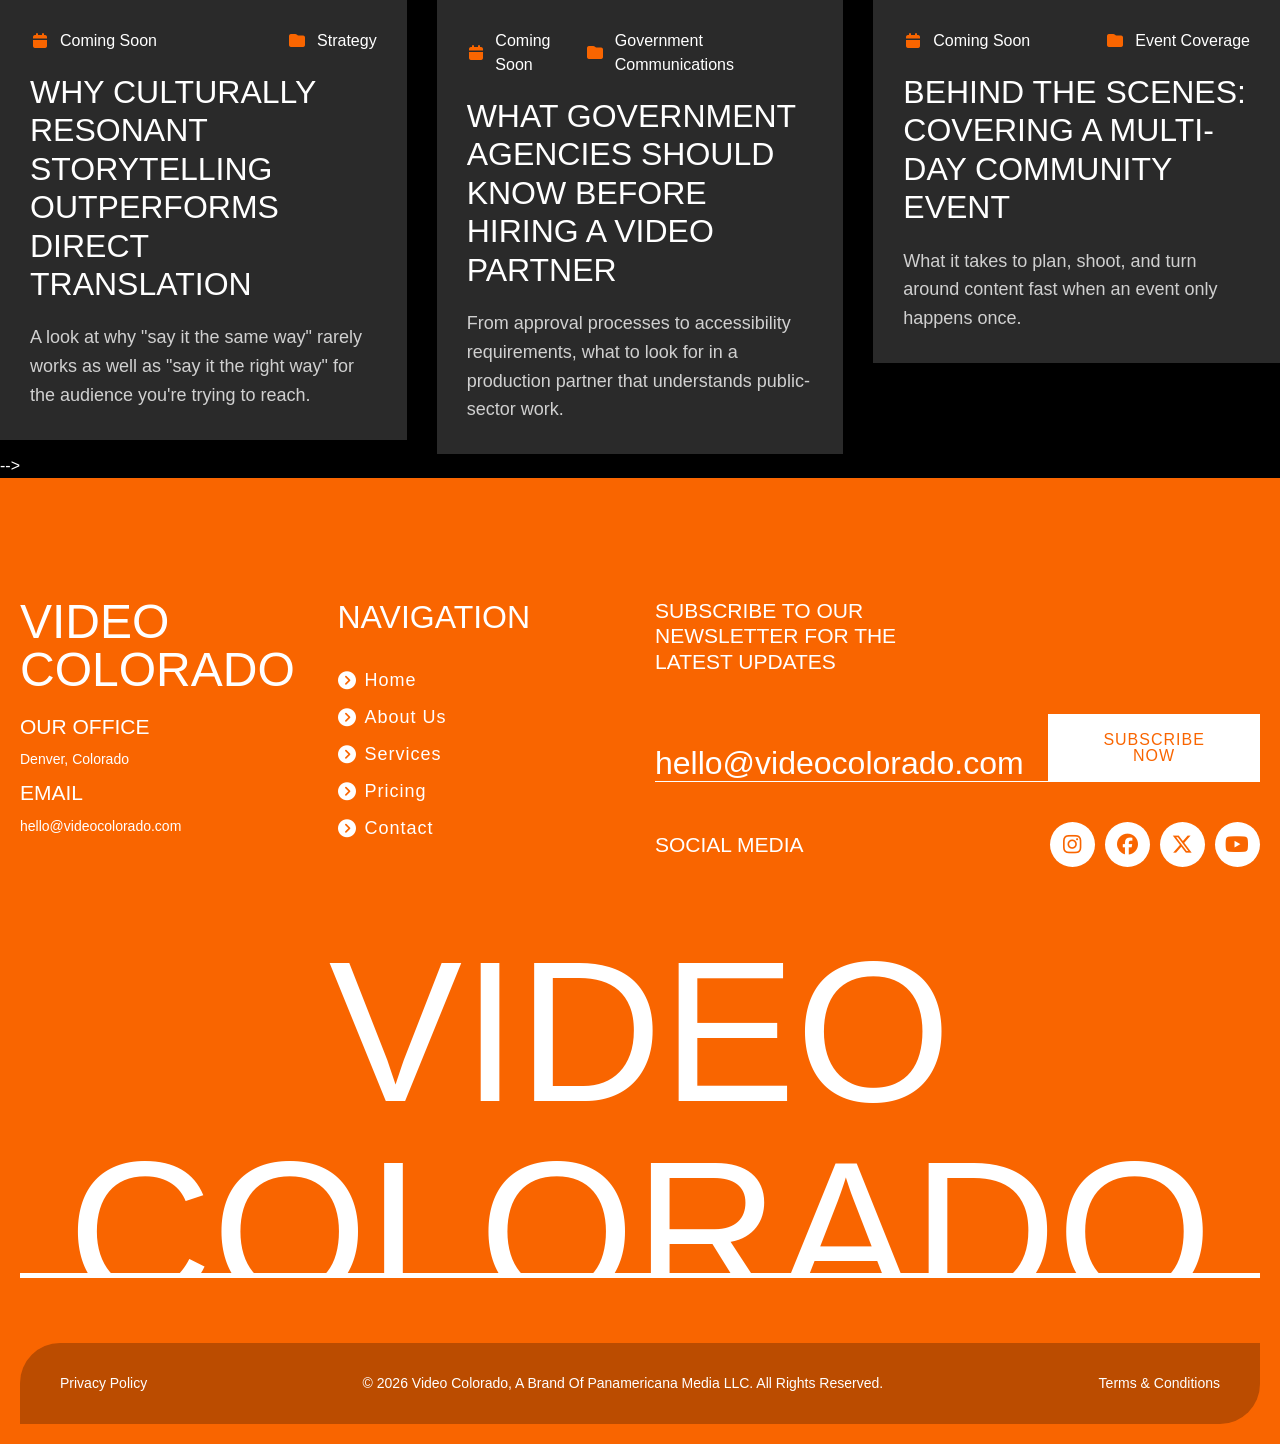
==== commit fd87e920: "Enhance partner section with logo images and styles Added styles for partner logos and fallback name" ====
--- a/index.html
+++ b/index.html
@@ -8,6 +8,30 @@
     <link rel="stylesheet" href="./assets/css/responsive.css">
     <link rel="icon" type="image/png" sizes="32x32" href="./assets/images/favicon-video-colorado-32.png">
     <link rel="apple-touch-icon" sizes="180x180" href="./assets/images/favicon-video-colorado-180.png">
+    <link rel="apple-touch-icon" sizes="180x180" href="./assets/images/favicon-video-colorado-180.png">
+    <style>
+      .partner-logo {
+        max-height: 48px;
+        width: auto;
+        max-width: 160px;
+        object-fit: contain;
+        display: block;
+        margin: 0 auto;
+        filter: grayscale(100%) brightness(0) invert(1);
+        opacity: 0.75;
+        transition: opacity 0.2s ease;
+      }
+      .partner-logo:hover { opacity: 1; }
+      .partner-name-fallback {
+        display: block;
+        font-size: 0.75rem;
+        opacity: 0.5;
+        margin-top: 0.25rem;
+        text-align: center;
+      }
+    </style>
+
+</head>
 </head>
 <body>
     <!-- Header Section -->
@@ -938,31 +962,54 @@
         -->
 
         <!-- Partner Section -->
-        <section class="section-small">
-            <div class="hero-container overflow-hidden">
-                <div class="partners-container">
-                    <h5 class="partnership-title-content">
-                        Selected Clients &amp; Collaborations
-                    </h5>
-                    <div class="overflow-hidden">
-                        <div class="swiper swiperpartner">
-                            <!-- Text-based client list (no real client logos available yet — replace with logo images once cleared for use) -->
-                            <div class="swiper-wrapper">
-                            <div class="swiper-slide"><span class="partner-name">Colorado Dept. of Transportation</span></div>
-                            <div class="swiper-slide"><span class="partner-name">Denver DOTI</span></div>
-                            <div class="swiper-slide"><span class="partner-name">City of Aurora</span></div>
-                            <div class="swiper-slide"><span class="partner-name">Denver Mayor's Office</span></div>
-                            <div class="swiper-slide"><span class="partner-name">Brothers Redevelopment Inc.</span></div>
-                            <div class="swiper-slide"><span class="partner-name">Scholars Unlimited</span></div>
-                            <div class="swiper-slide"><span class="partner-name">Latino Leadership Institute</span></div>
-                            <div class="swiper-slide"><span class="partner-name">Jefferson Center for Mental Health</span></div>
-                        </div>
-                            <div class="swiper-pagination"></div>
-                        </div>
-                    </div>
-                </div>
-            </div>
-        </section>
+<section class="section p-0">
+  <div class="hero-container overflow-hidden">
+    <div class="partners-container">
+      <h5 class="partnership-title-content">
+        Selected Clients &amp; Collaborations
+      </h5>
+      <div class="overflow-hidden">
+        <div class="swiper swiperpartner">
+          <div class="swiper-wrapper">
+            <div class="swiper-slide">
+              <img src="./assets/images/clients/cdot.png" alt="Colorado Department of Transportation" class="partner-logo">
+              <span class="partner-name partner-name-fallback">Colorado Dept. of Transportation</span>
+            </div>
+            <div class="swiper-slide">
+              <img src="./assets/images/clients/denver-doti.png" alt="Denver DOTI" class="partner-logo">
+              <span class="partner-name partner-name-fallback">Denver DOTI</span>
+            </div>
+            <div class="swiper-slide">
+              <img src="./assets/images/clients/city-of-aurora.png" alt="City of Aurora" class="partner-logo">
+              <span class="partner-name partner-name-fallback">City of Aurora</span>
+            </div>
+            <div class="swiper-slide">
+              <img src="./assets/images/clients/denver-mayors-office.png" alt="Denver Mayor's Office" class="partner-logo">
+              <span class="partner-name partner-name-fallback">Denver Mayor's Office</span>
+            </div>
+            <div class="swiper-slide">
+              <img src="./assets/images/clients/brothers-redevelopment.png" alt="Brothers Redevelopment Inc." class="partner-logo">
+              <span class="partner-name partner-name-fallback">Brothers Redevelopment Inc.</span>
+            </div>
+            <div class="swiper-slide">
+              <img src="./assets/images/clients/scholars-unlimited.png" alt="Scholars Unlimited" class="partner-logo">
+              <span class="partner-name partner-name-fallback">Scholars Unlimited</span>
+            </div>
+            <div class="swiper-slide">
+              <img src="./assets/images/clients/latino-leadership-institute.png" alt="Latino Leadership Institute" class="partner-logo">
+              <span class="partner-name partner-name-fallback">Latino Leadership Institute</span>
+            </div>
+            <div class="swiper-slide">
+              <img src="./assets/images/clients/jefferson-center.png" alt="Jefferson Center for Mental Health" class="partner-logo">
+              <span class="partner-name partner-name-fallback">Jefferson Center for Mental Health</span>
+            </div>
+          </div>
+          <div class="swiper-pagination"></div>
+        </div>
+      </div>
+    </div>
+  </div>
+</section>
 
 
         <!-- Panamericana Media Bridge Section -->
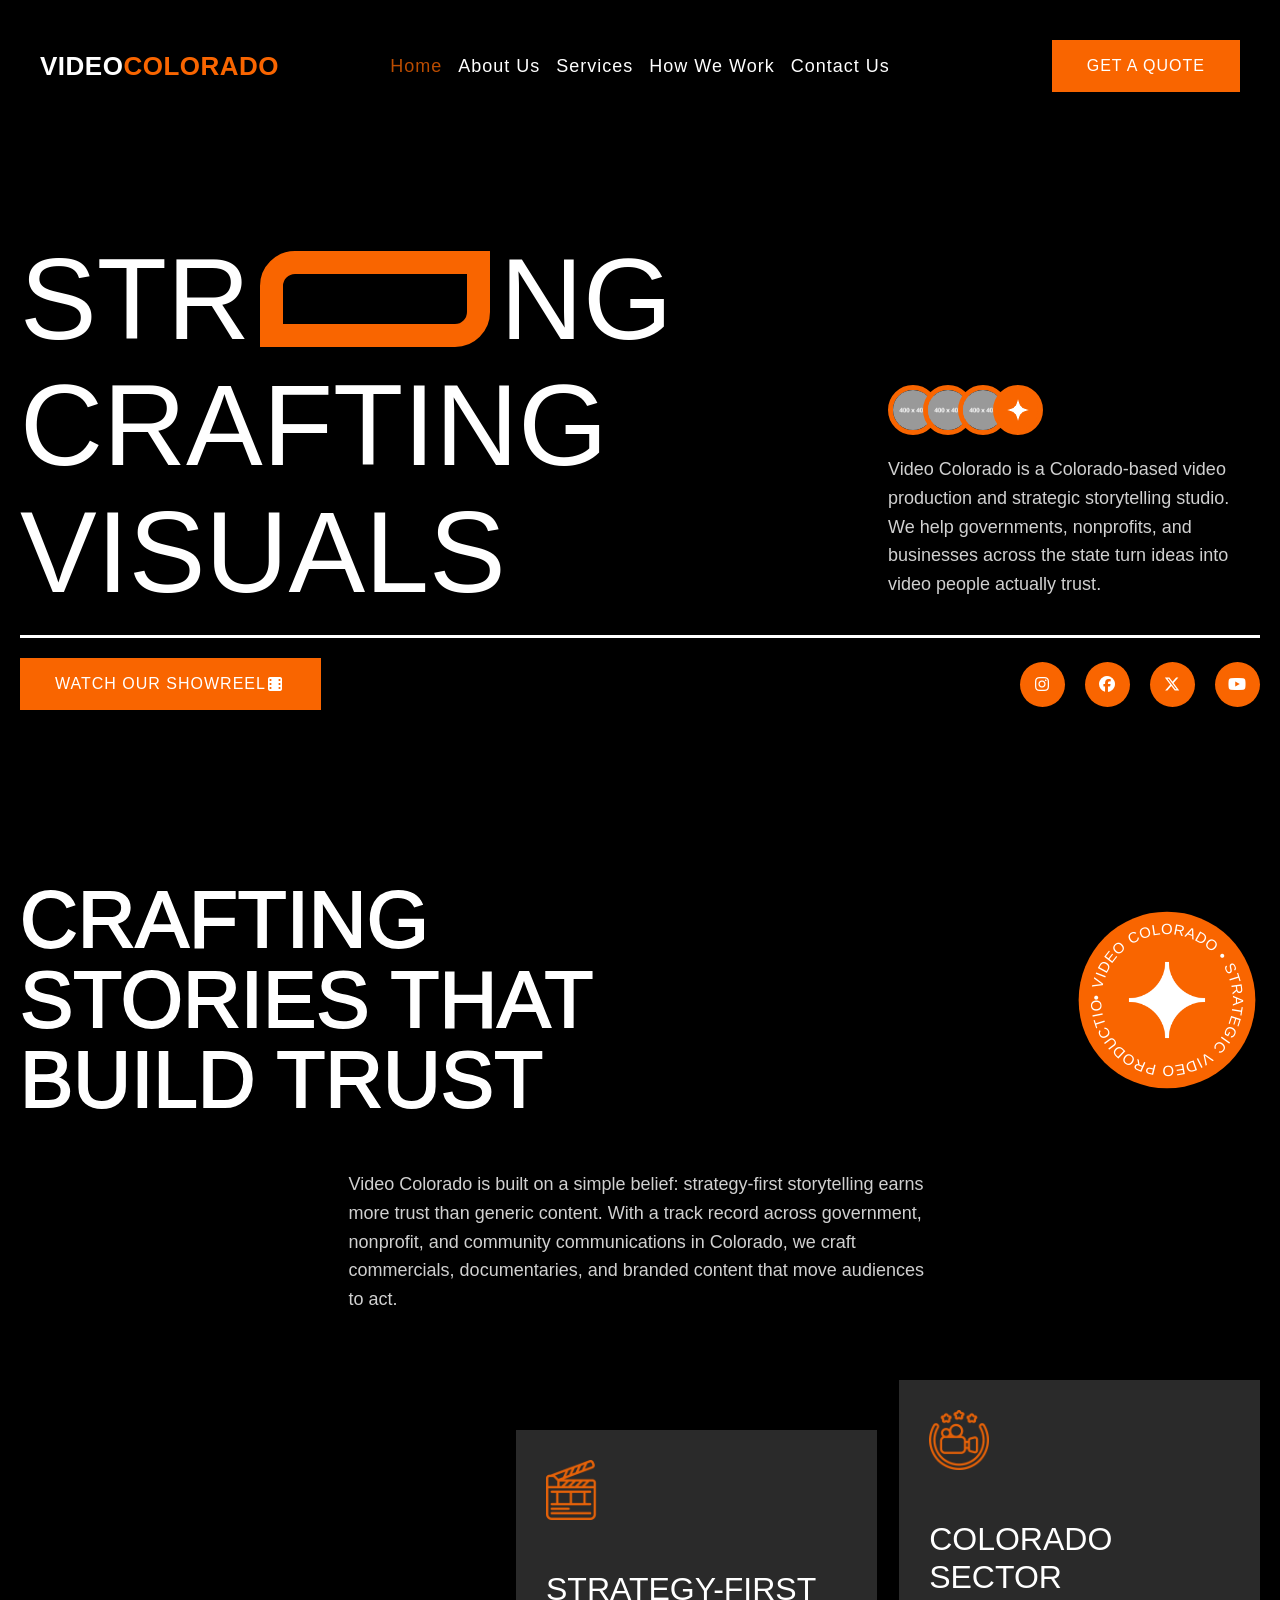
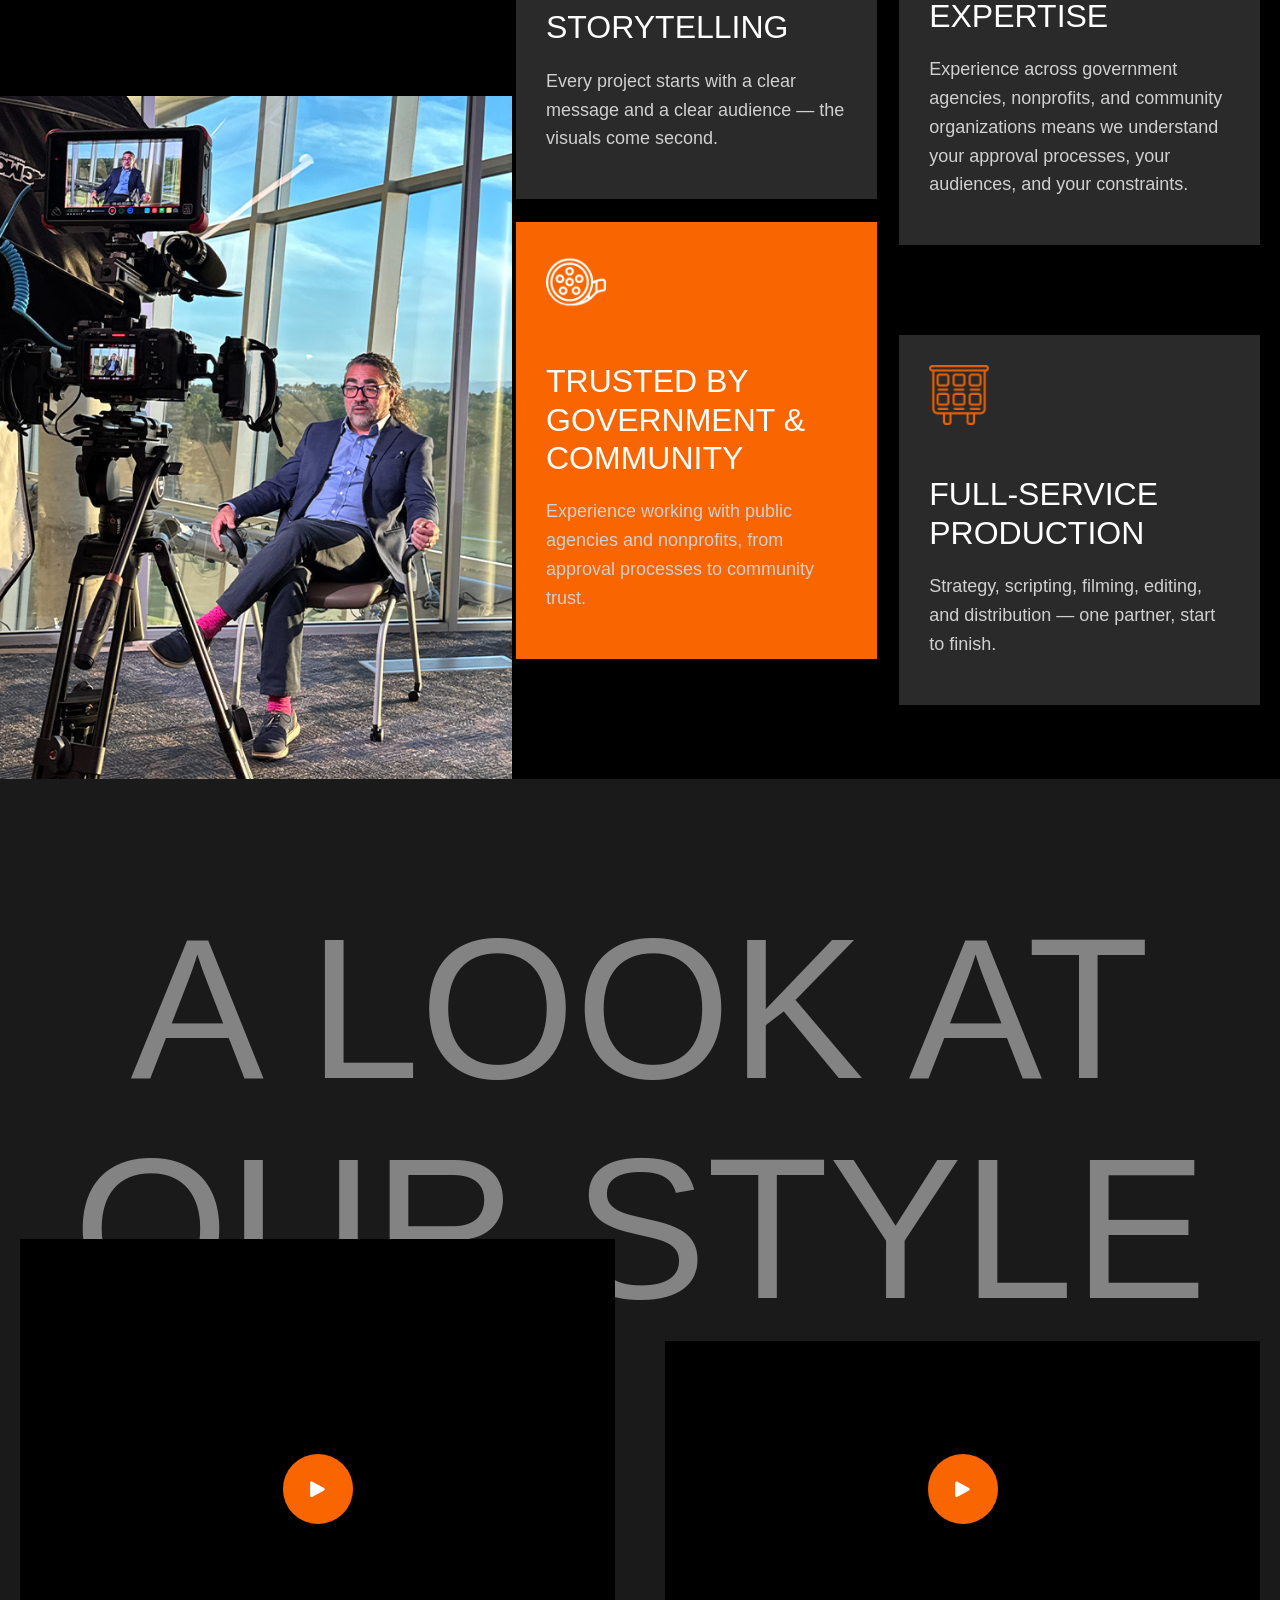
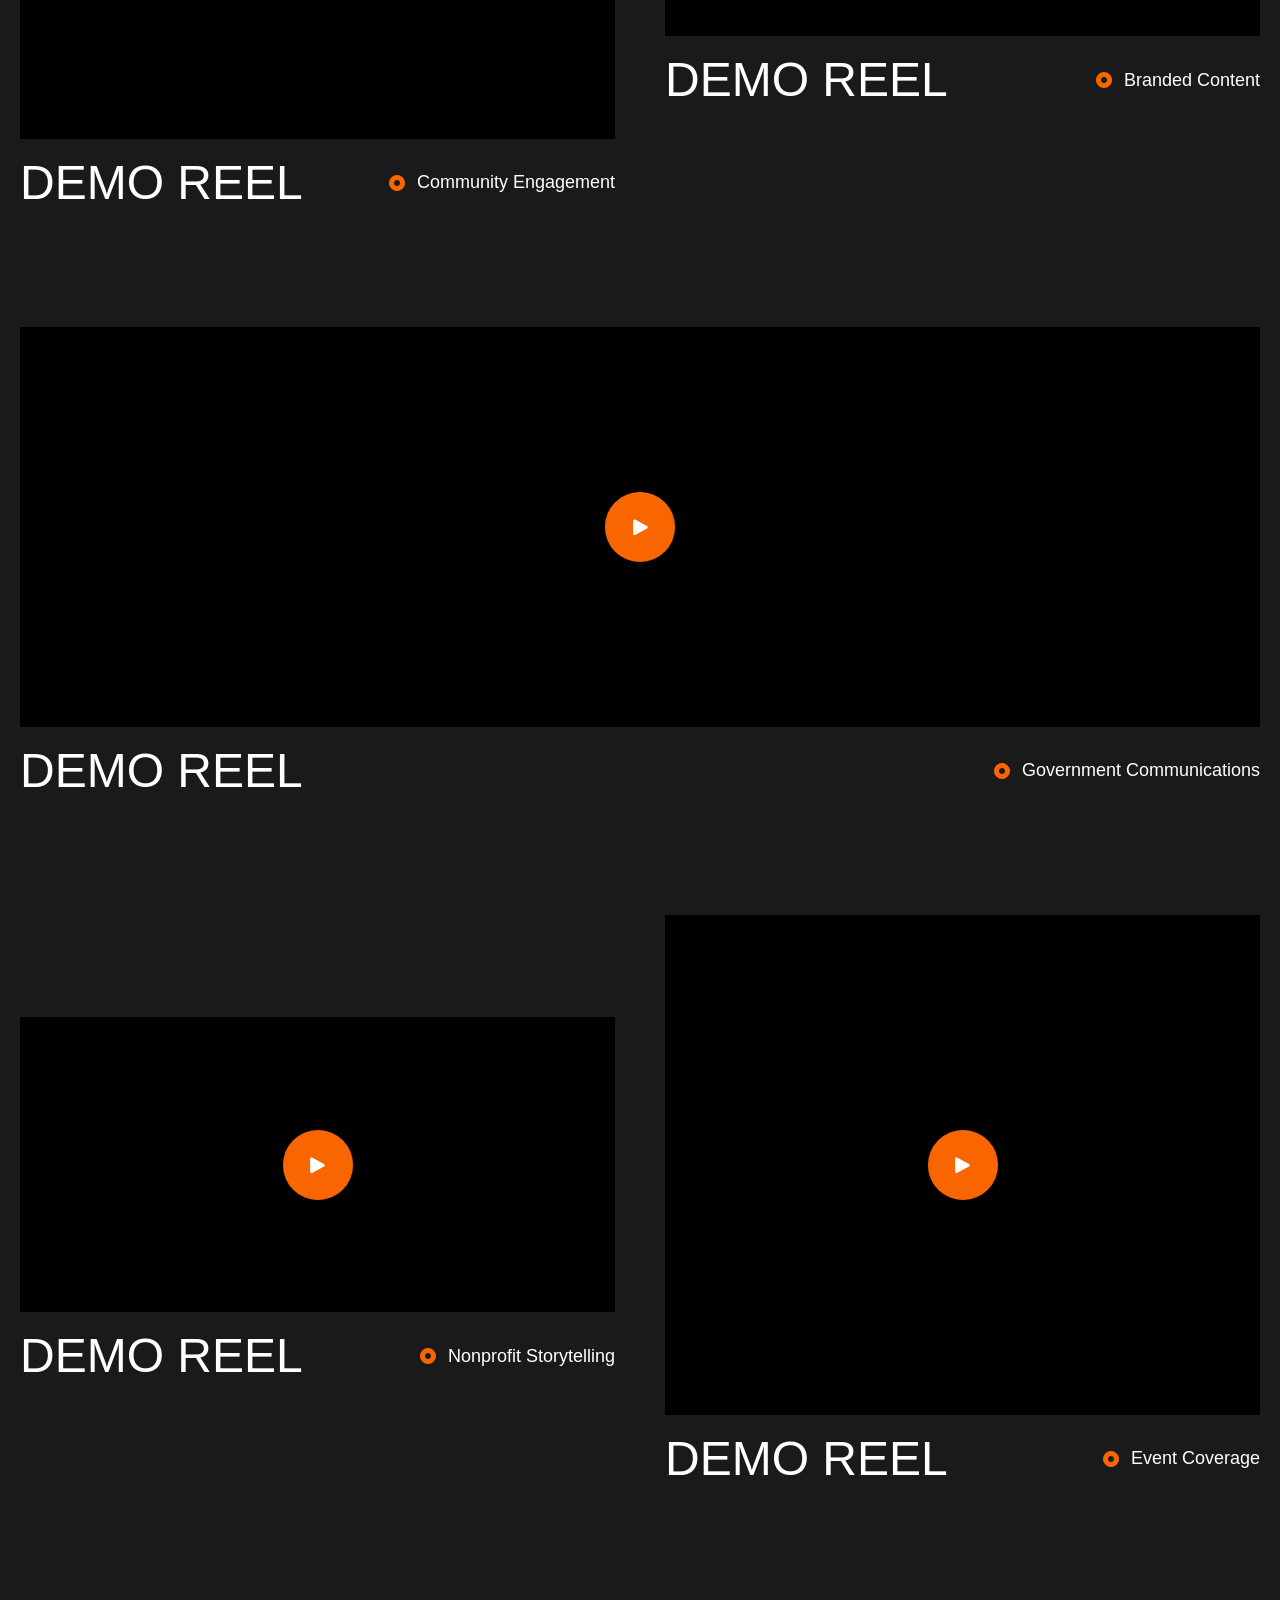
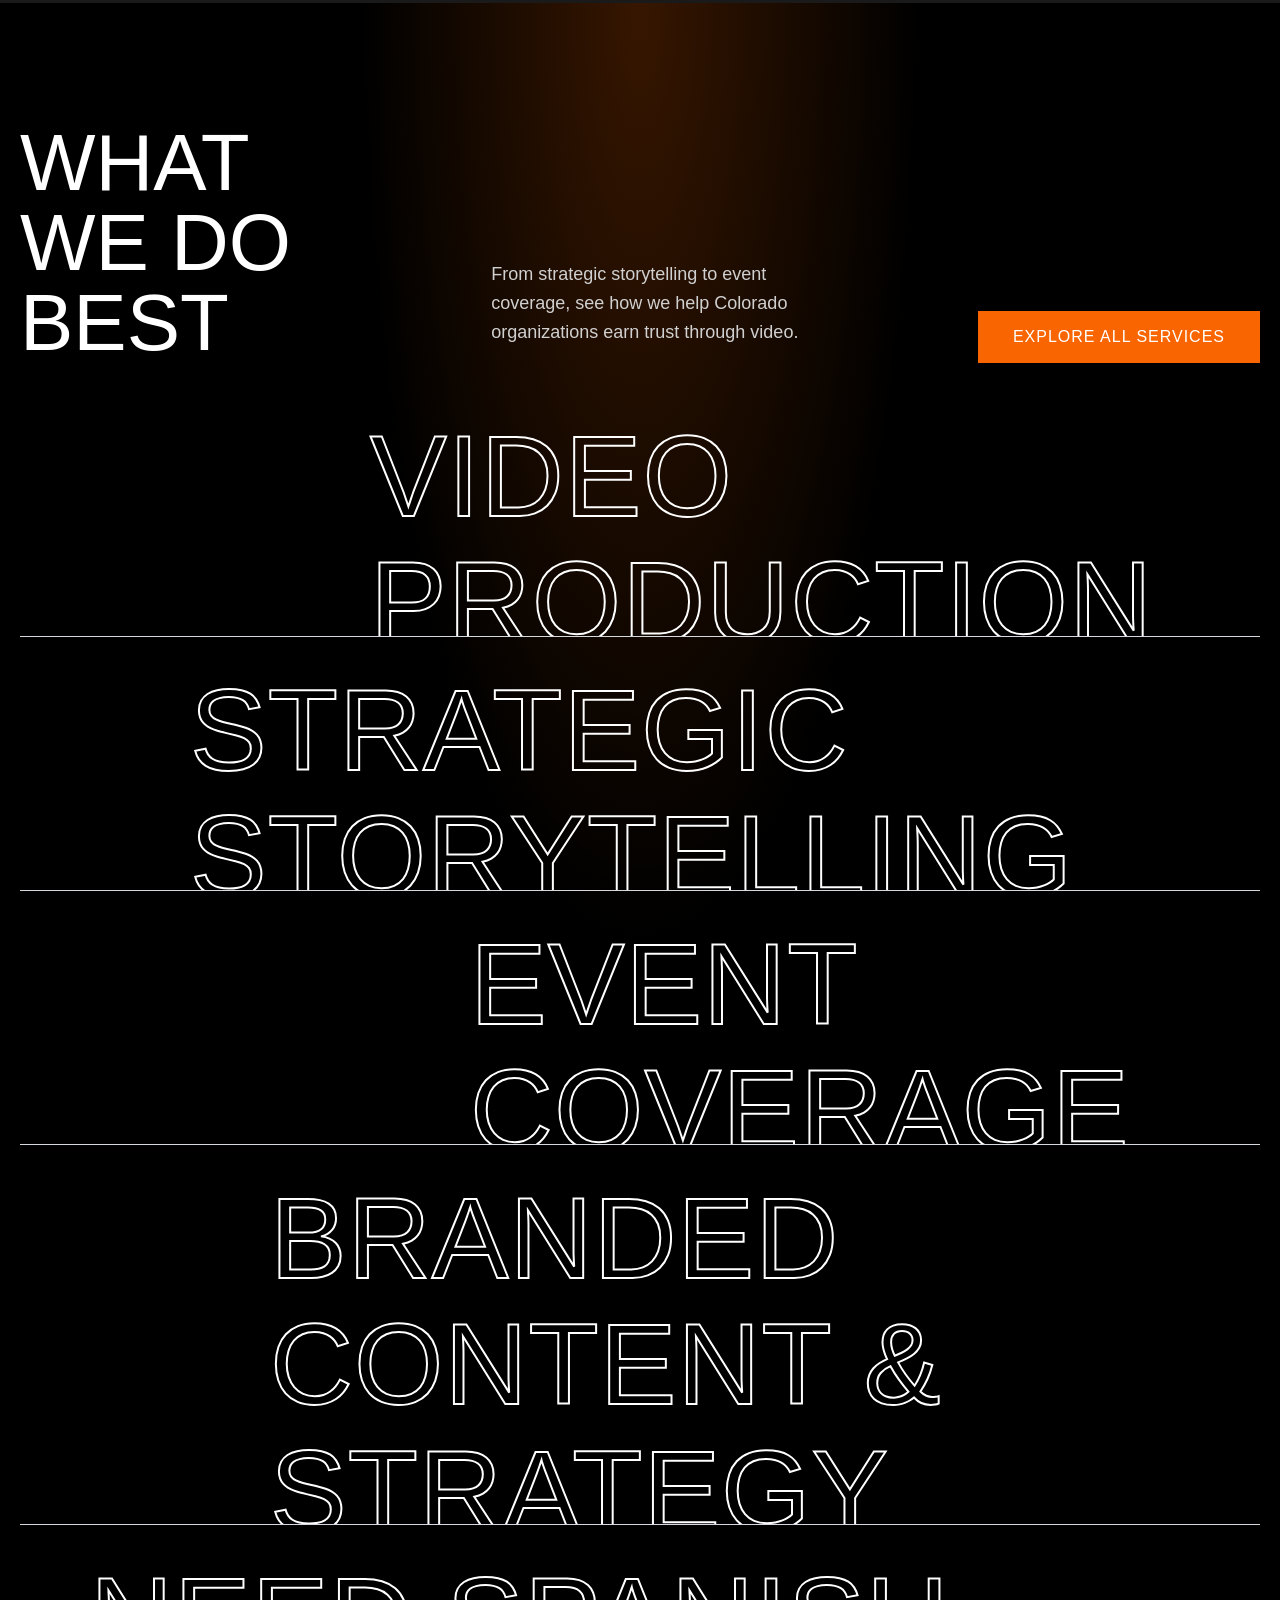
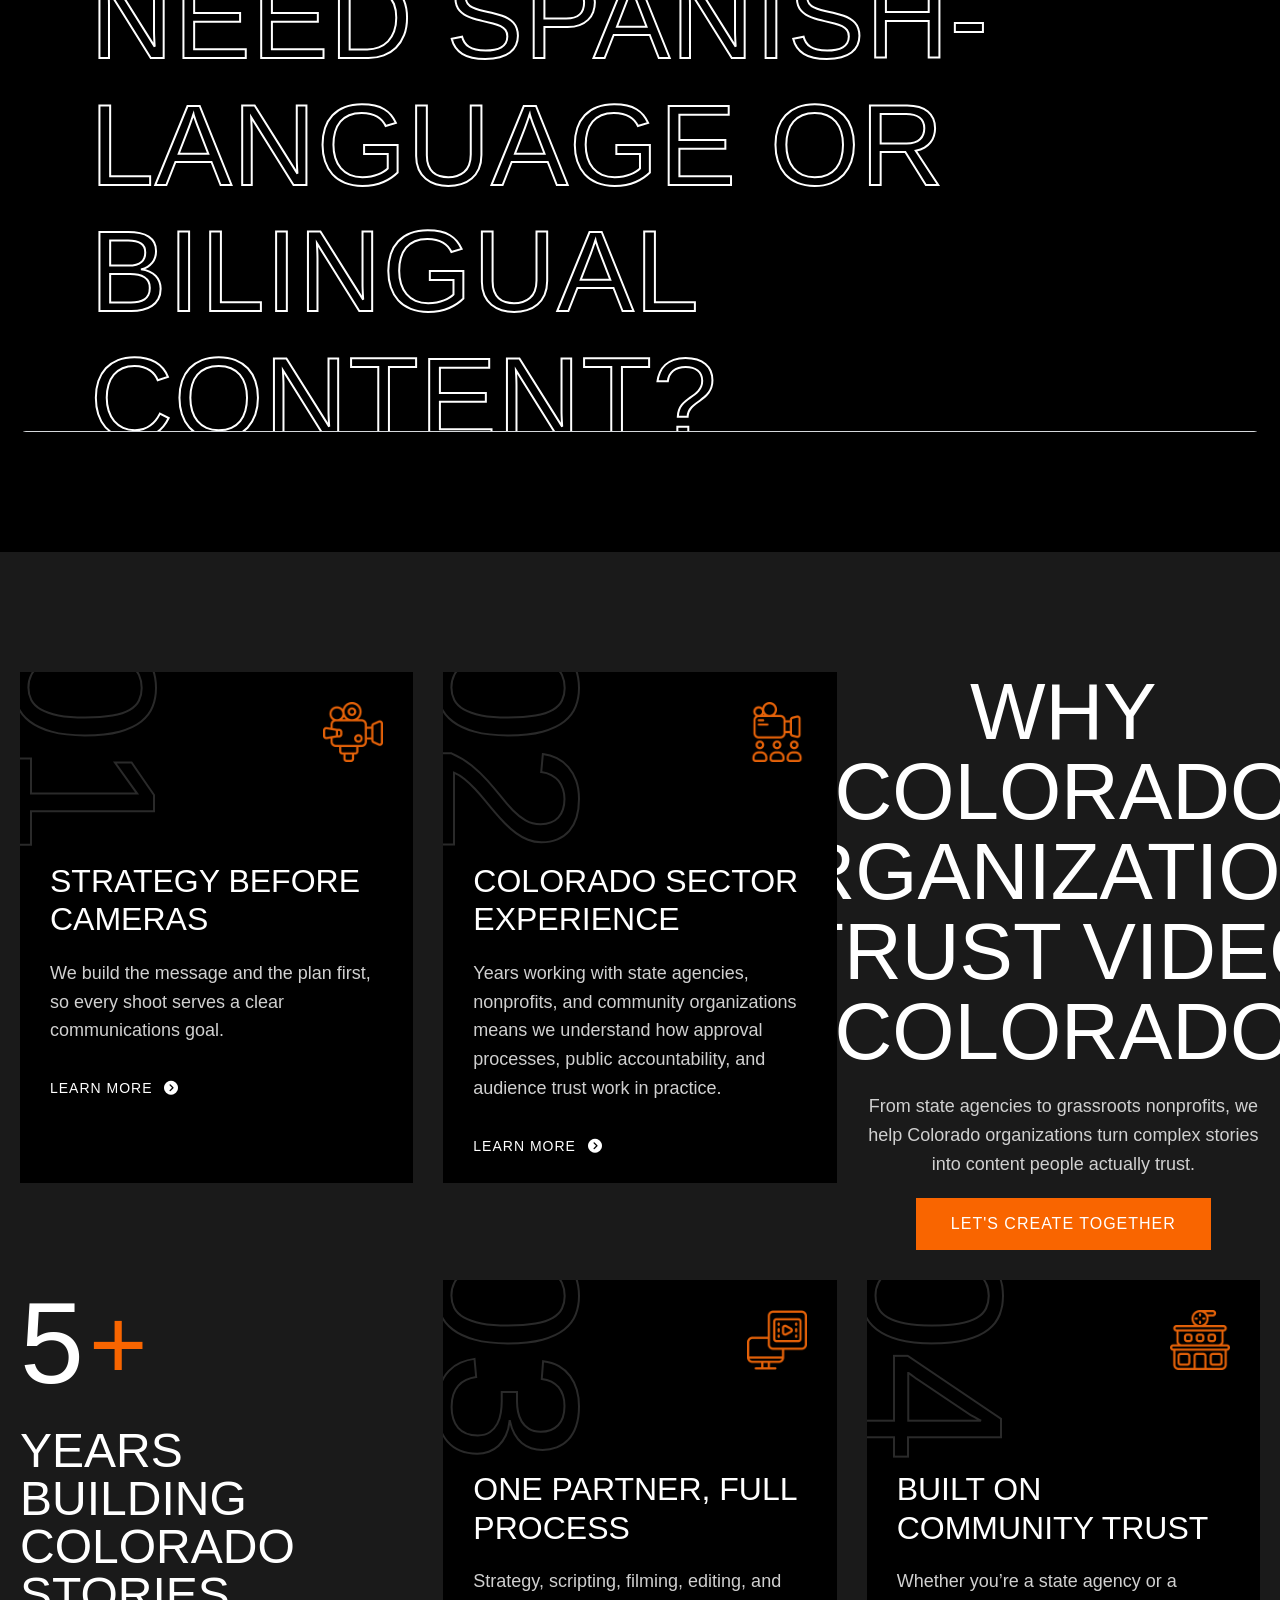
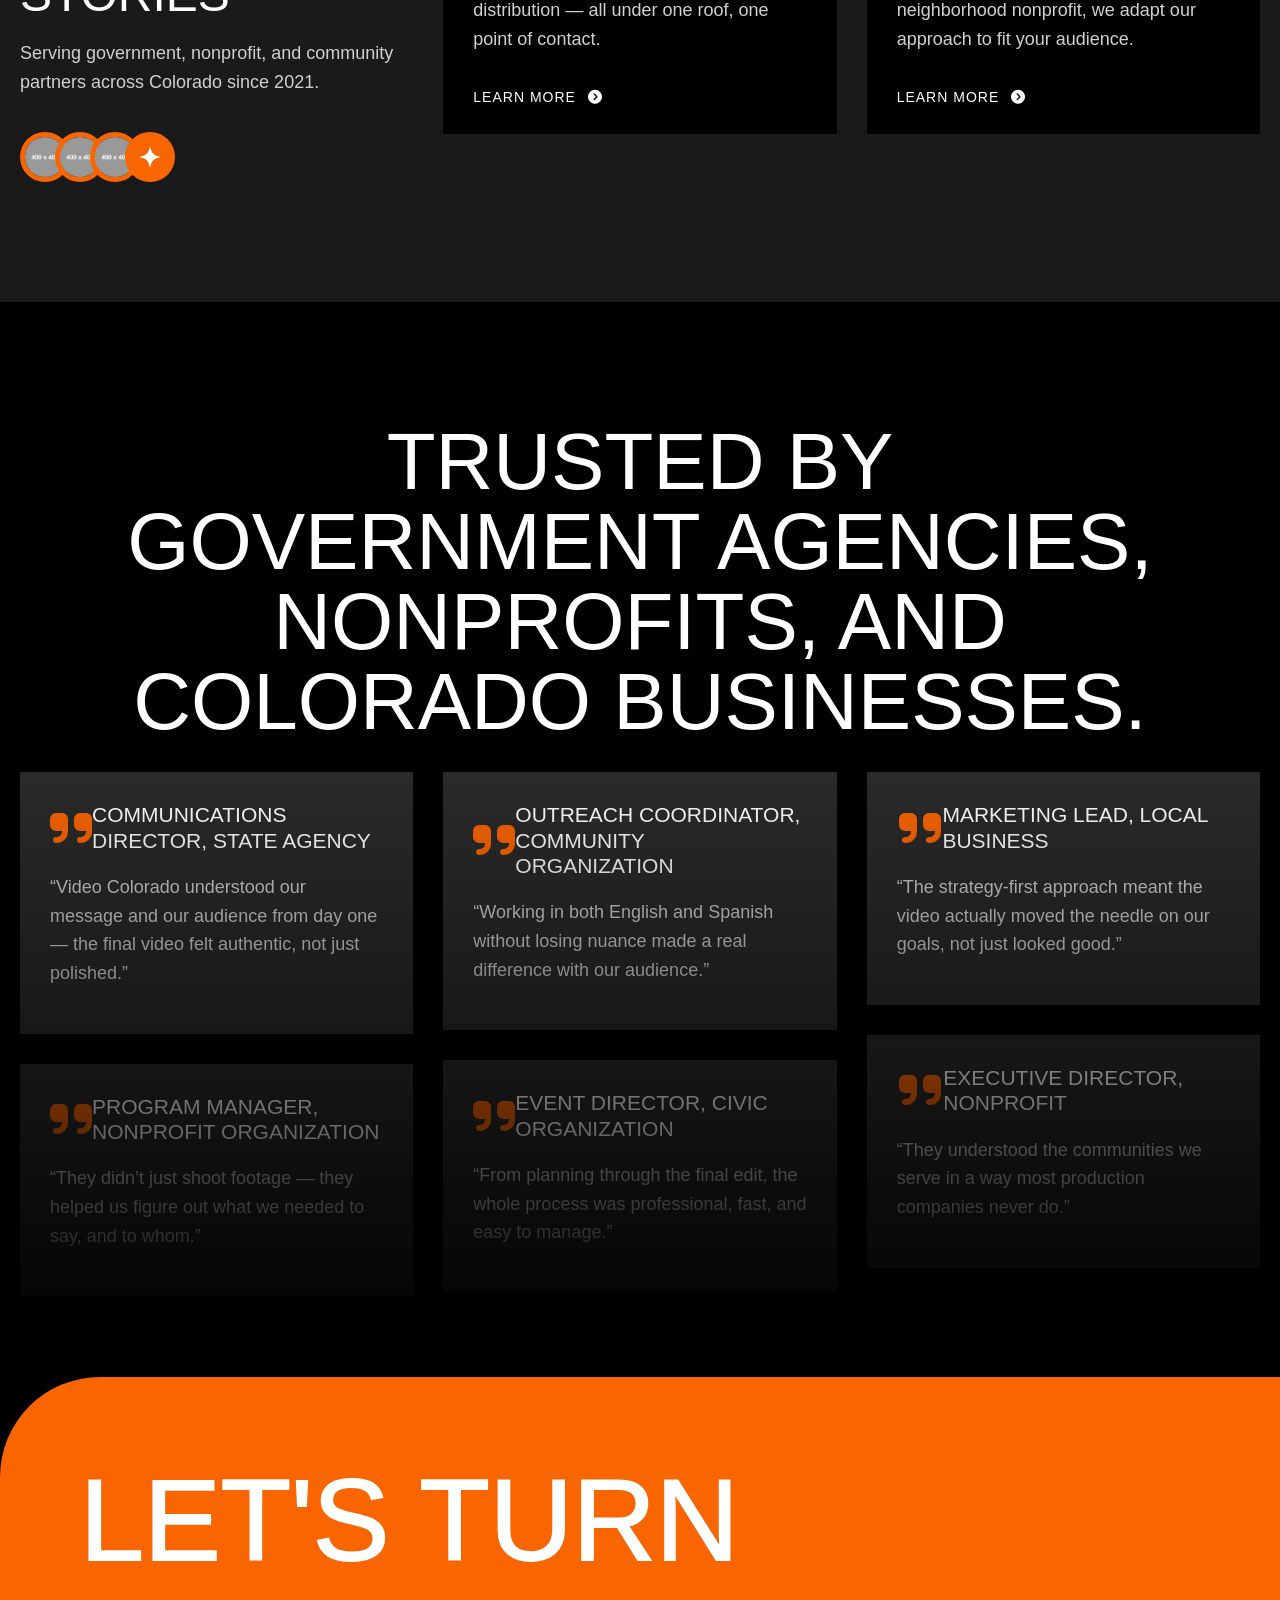
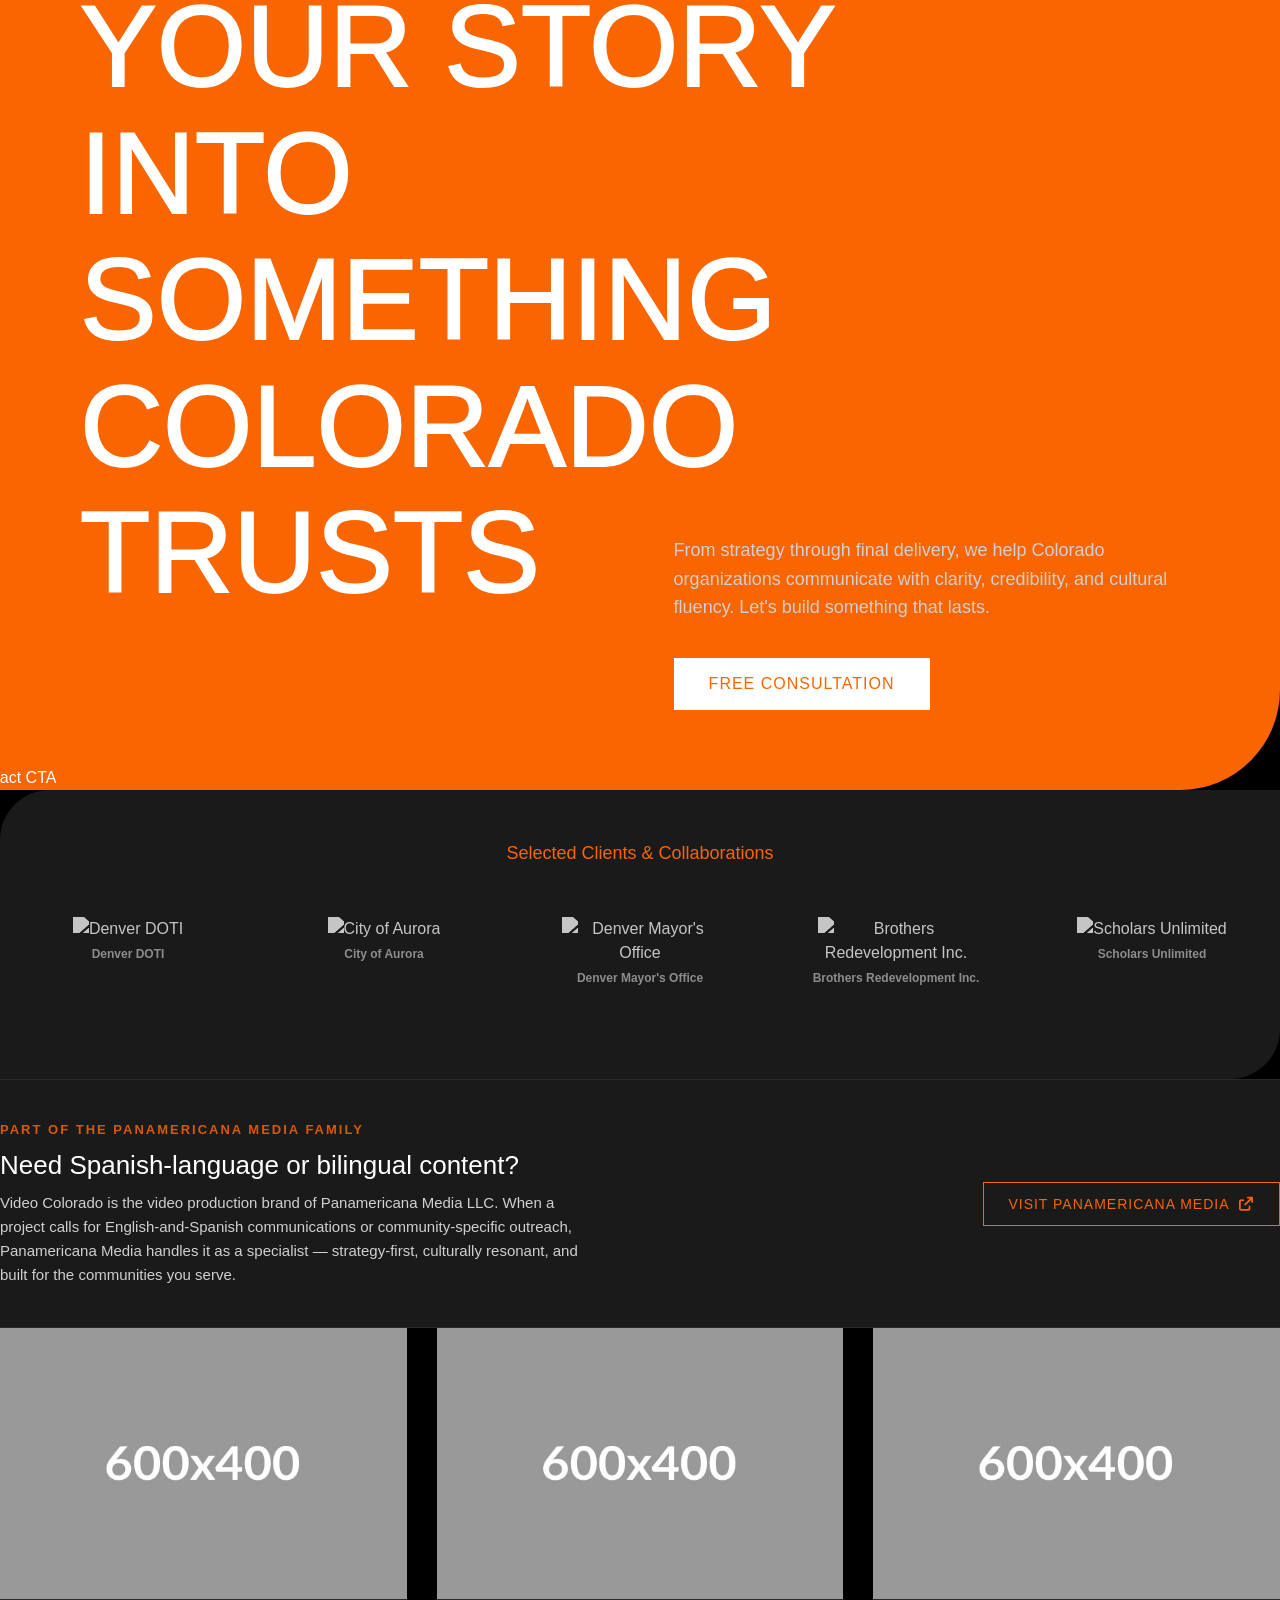
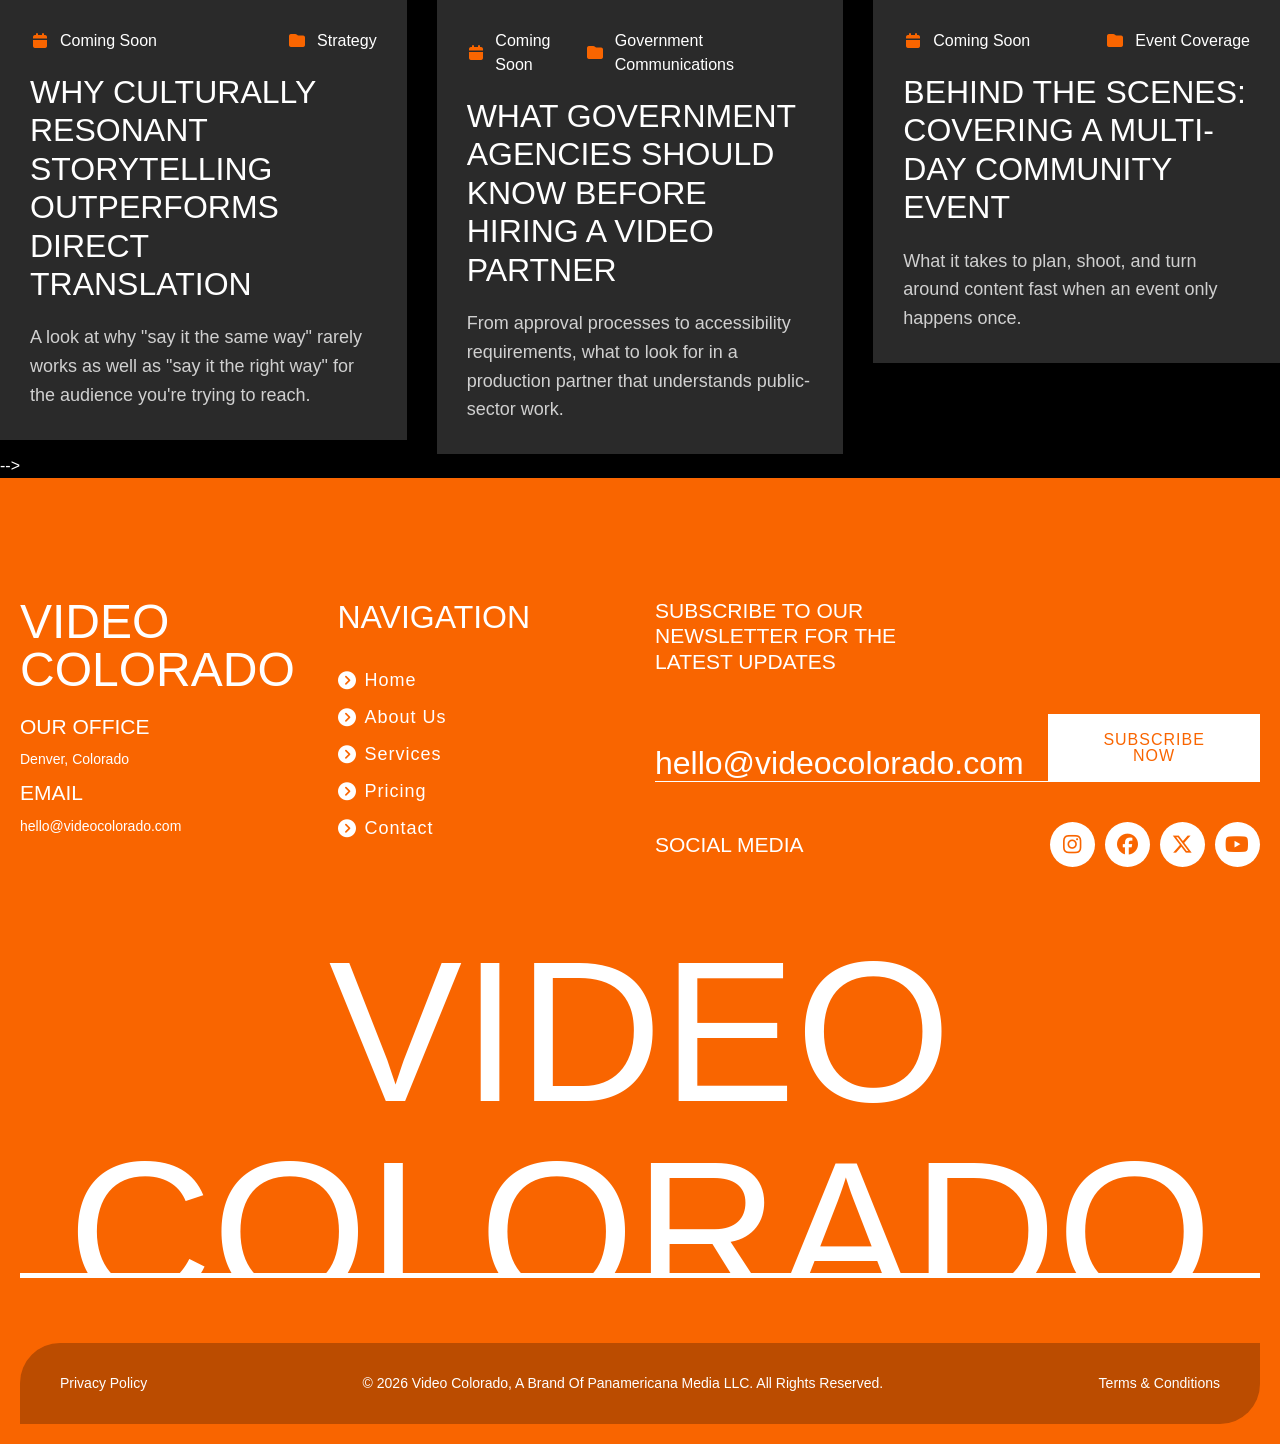
==== commit 8605ba52: "Add styling for swiper slides in index.html" ====
--- a/index.html
+++ b/index.html
@@ -29,6 +29,13 @@
         margin-top: 0.25rem;
         text-align: center;
       }
+        .swiperpartner .swiper-slide {
+  display: flex;
+  flex-direction: column;
+  align-items: center;
+  justify-content: center;
+  text-align: center;
+}
     </style>
 
 </head>
